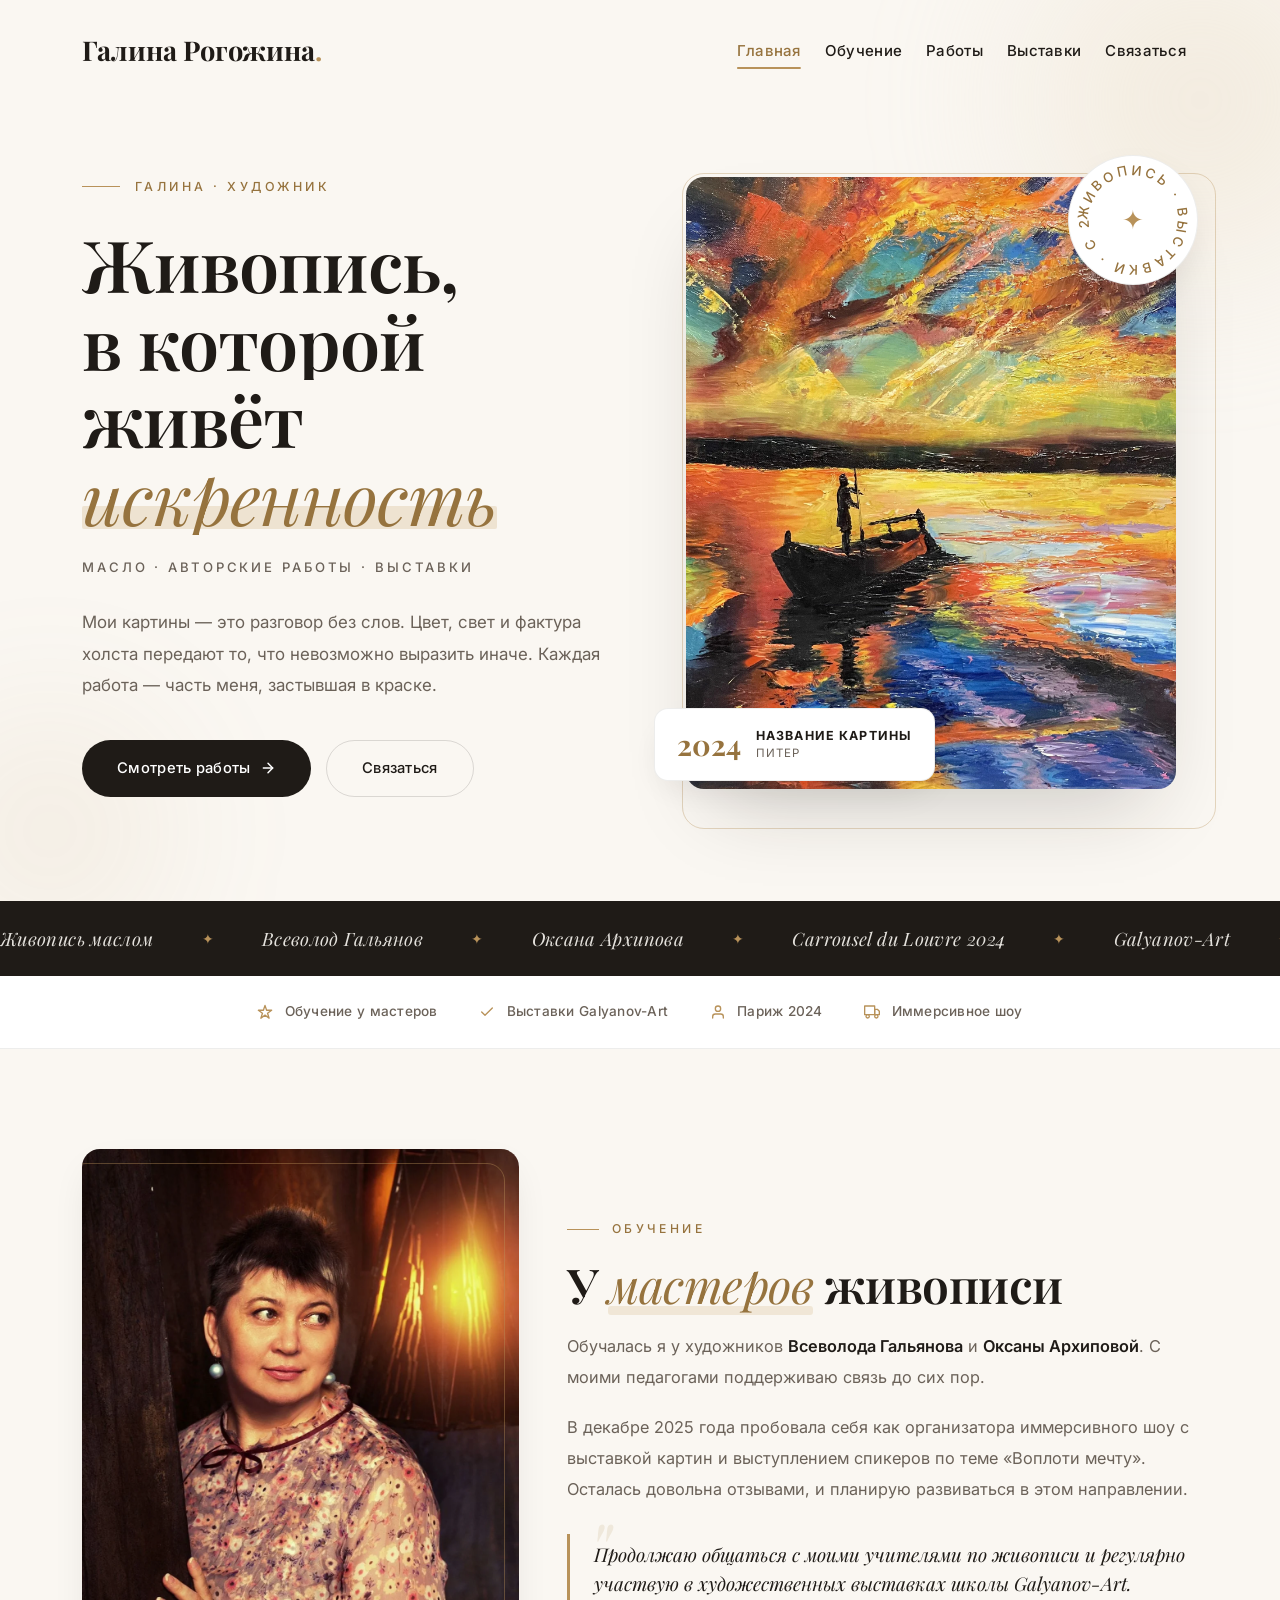
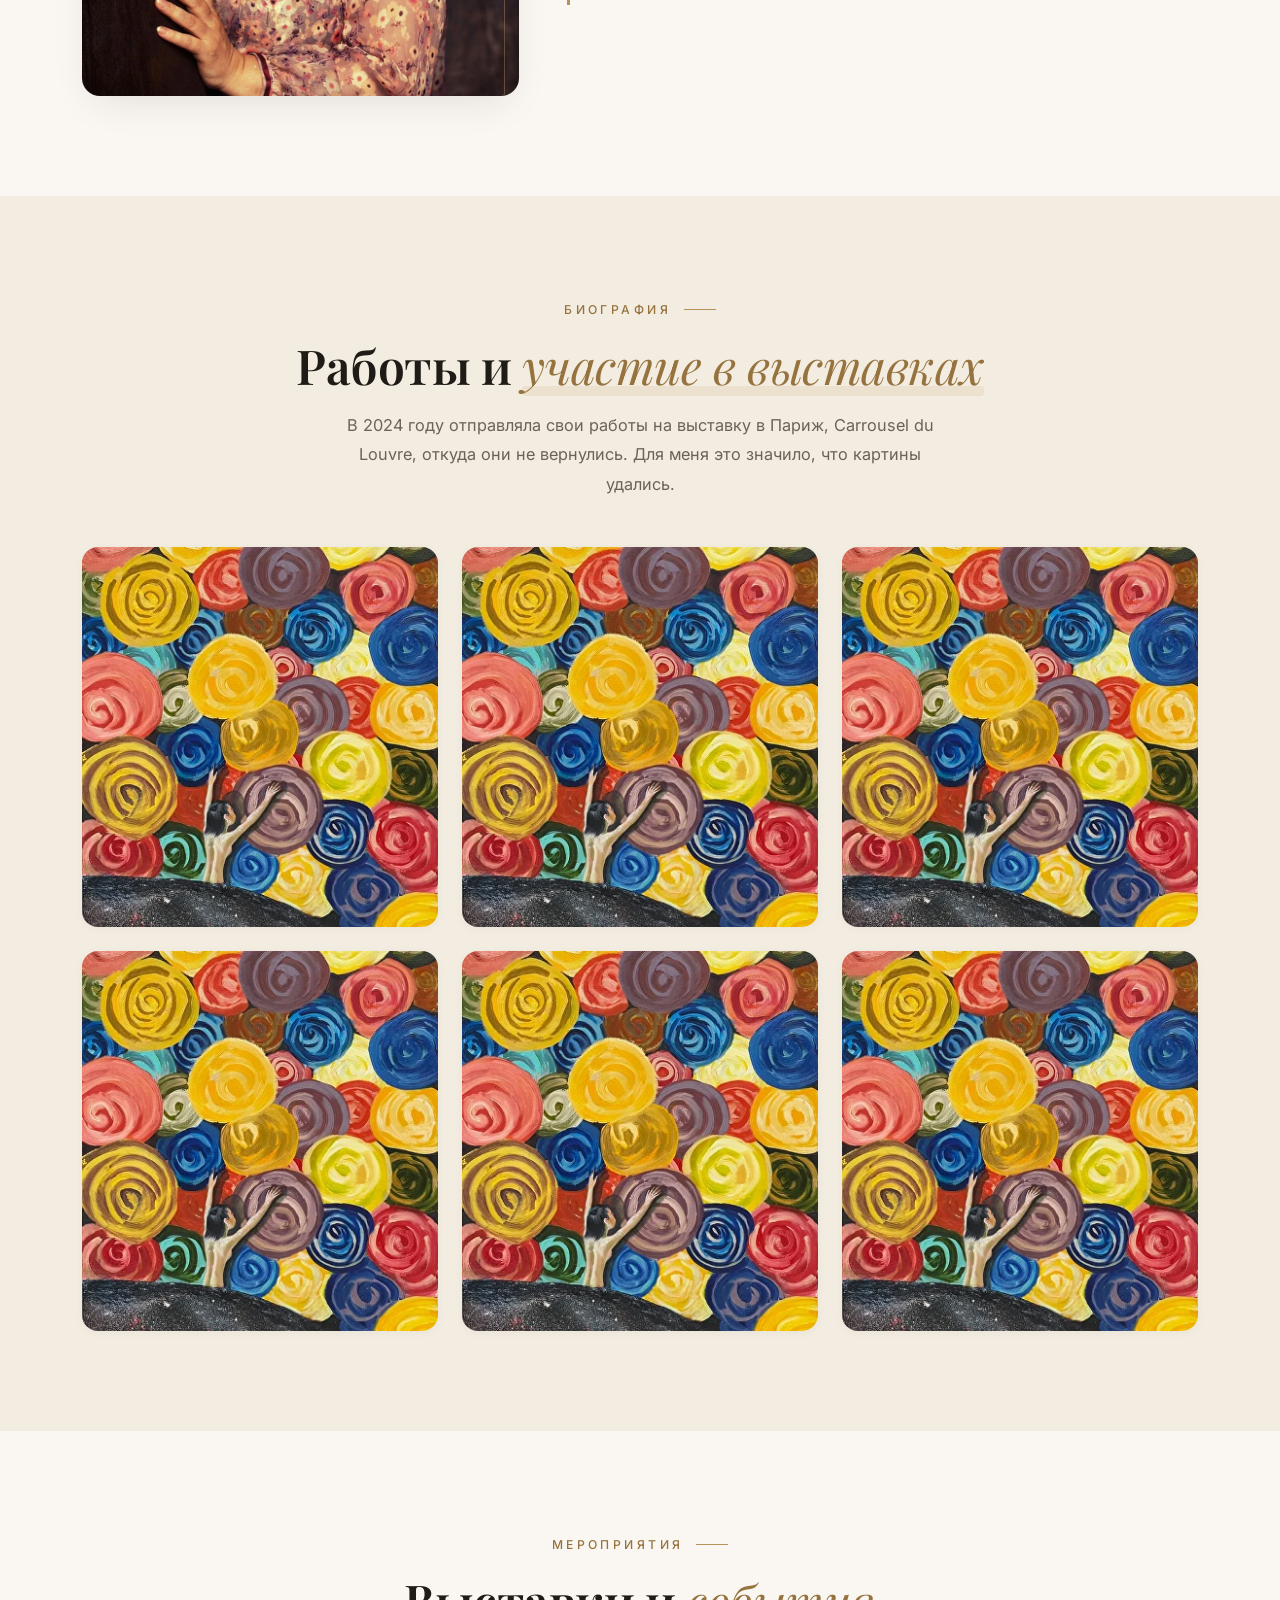
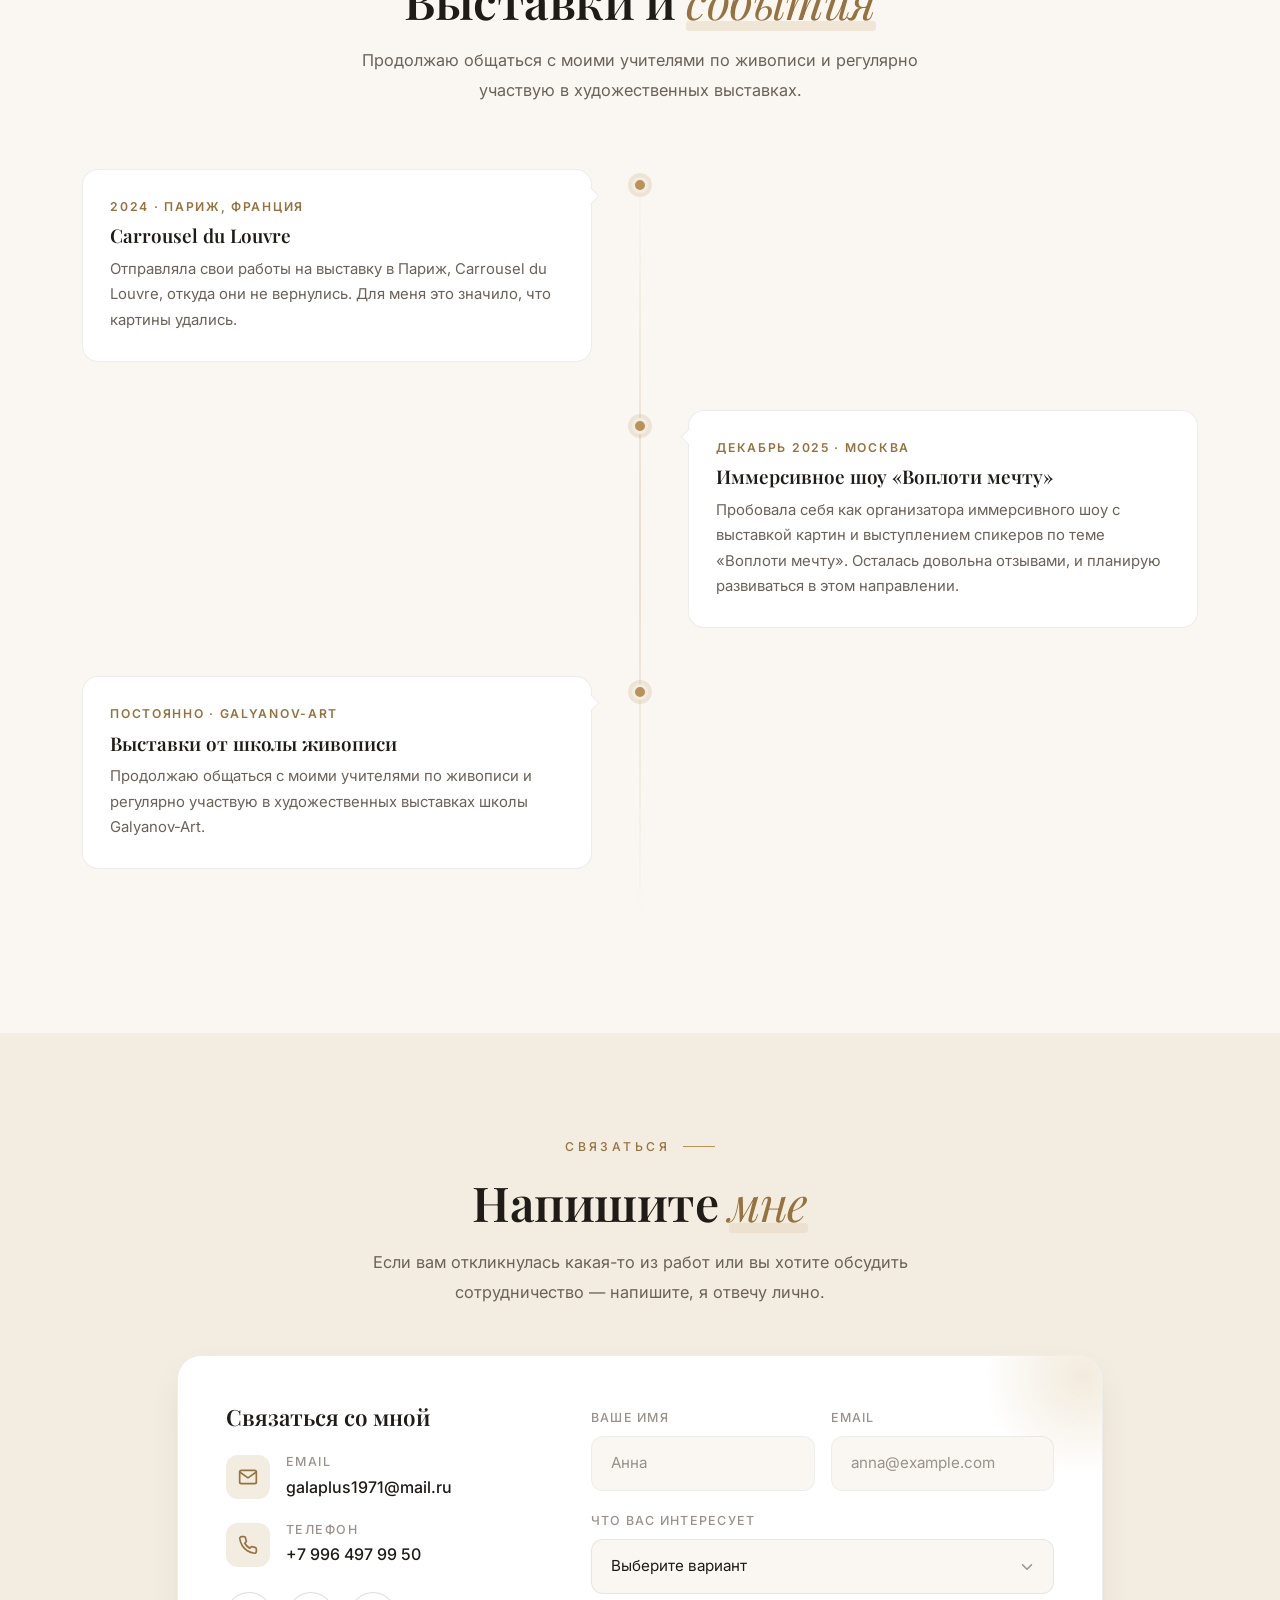
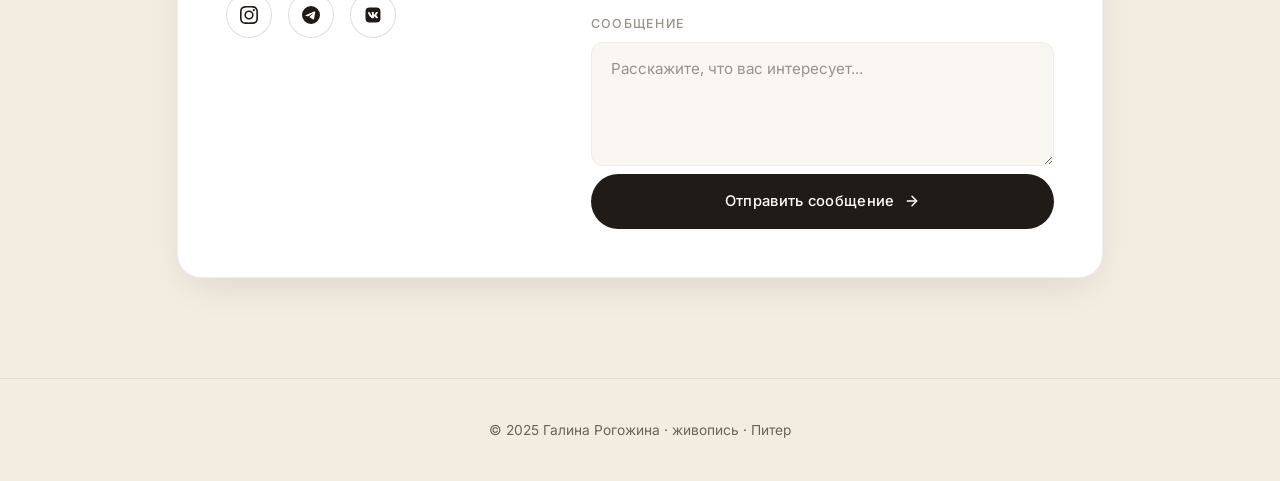
==== index.html @ eb5120d3 "first commit" ====
<!DOCTYPE html>
<html lang="ru">
<head>
  <meta charset="UTF-8">
  <meta name="viewport" content="width=device-width, initial-scale=1.0">
  <meta name="description" content="Галина Рогожина — художник. Живопись маслом. Обучение у Всеволода Гальянова и Оксаны Архиповой. Выставки Galyanov-Art, Париж 2024.">
  <title>Галина Рогожина — художник · Живопись</title>

  <!-- Bootstrap 5 -->
  <link href="https://cdn.jsdelivr.net/npm/bootstrap@5.3.8/dist/css/bootstrap.min.css" rel="stylesheet" integrity="sha384-sRIl4kxILFvY47J16cr9ZwB07vP4J8+LH7qKQnuqkuIAvNWLzeN8tE5YBujZqJLB" crossorigin="anonymous">
  <!-- Google Fonts -->
  <link rel="preconnect" href="https://fonts.googleapis.com">
  <link rel="preconnect" href="https://fonts.gstatic.com" crossorigin>
  <link href="https://fonts.googleapis.com/css2?family=Playfair+Display:ital,wght@0,400;0,600;0,700;1,400;1,600&family=Inter:wght@300;400;500;600&display=swap" rel="stylesheet">

  <style>
    :root {
      --bg: #faf7f2;
      --bg-alt: #f3ece0;
      --surface: #ffffff;
      --ink: #1f1b17;
      --ink-soft: #6b6259;
      --ink-mute: #9a918a;
      --gold: #b8925a;
      --gold-deep: #96733e;
      --gold-soft: #e8d9bf;
      --border: rgba(31, 27, 23, 0.08);
      --border-strong: rgba(31, 27, 23, 0.14);
      --font-heading: 'Playfair Display', serif;
      --font-body: 'Inter', sans-serif;
      --shadow-sm: 0 2px 10px rgba(31,27,23,0.04);
      --shadow-md: 0 14px 40px -12px rgba(31,27,23,0.12);
      --shadow-lg: 0 40px 80px -30px rgba(31,27,23,0.22);
      --ease-out: cubic-bezier(0.25, 0.46, 0.45, 0.94);
      --ease-spring: cubic-bezier(0.34, 1.56, 0.64, 1);
    }

    * { margin: 0; padding: 0; box-sizing: border-box; }
    html { scroll-behavior: smooth; }

    body {
      font-family: var(--font-body);
      background-color: var(--bg);
      color: var(--ink);
      overflow-x: hidden;
      -webkit-font-smoothing: antialiased;
      -moz-osx-font-smoothing: grayscale;
      line-height: 1.6;
    }

    ::selection { background: var(--gold-soft); color: var(--ink); }

    /* ===== PAGE LOADER ===== */
    .loader {
      position: fixed;
      inset: 0;
      background: var(--bg);
      z-index: 10000;
      display: flex;
      align-items: center;
      justify-content: center;
      transition: opacity 0.8s ease 0.3s, visibility 0.8s ease 0.3s;
    }
    .loader.hidden { opacity: 0; visibility: hidden; }
    .loader-inner {
      text-align: center;
      opacity: 0;
      animation: fadeIn 0.6s ease 0.1s forwards;
    }
    @keyframes fadeIn { to { opacity: 1; } }
    .loader-name {
      font-family: var(--font-heading);
      font-size: clamp(2.4rem, 6vw, 3.6rem);
      color: var(--ink);
      letter-spacing: 0.05em;
      margin-bottom: 1.5rem;
      overflow: hidden;
      display: inline-block;
    }
    .loader-name span {
      display: inline-block;
      transform: translateY(100%);
      animation: slideUp 0.9s var(--ease-out) forwards;
    }
    .loader-name span:nth-child(1) { animation-delay: 0.1s; }
    .loader-name span:nth-child(2) { animation-delay: 0.18s; }
    .loader-name span:nth-child(3) { animation-delay: 0.26s; }
    .loader-name span:nth-child(4) { animation-delay: 0.34s; }
    .loader-name span:nth-child(5) { animation-delay: 0.42s; }
    .loader-name span:nth-child(6) { animation-delay: 0.5s; }
    .loader-name span:nth-child(7) { animation-delay: 0.58s; }
    .loader-name em { color: var(--gold); font-style: italic; }
    @keyframes slideUp { to { transform: translateY(0); } }
    .loader-bar {
      width: 180px;
      height: 2px;
      background: var(--border-strong);
      margin: 0 auto;
      border-radius: 2px;
      overflow: hidden;
    }
    .loader-bar::after {
      content: '';
      display: block;
      width: 40%;
      height: 100%;
      background: var(--gold);
      animation: loadBar 1.4s var(--ease-out) infinite;
    }
    @keyframes loadBar {
      0% { transform: translateX(-100%); }
      100% { transform: translateX(350%); }
    }

    /* ===== SCROLL PROGRESS ===== */
    .scroll-progress {
      position: fixed;
      top: 0;
      left: 0;
      height: 2px;
      background: linear-gradient(to right, var(--gold), var(--gold-deep));
      z-index: 9998;
      width: 0%;
      transition: width 0.1s linear;
    }

    /* ===== NAVBAR ===== */
    .navbar {
      transition: background 0.4s var(--ease-out), padding 0.4s var(--ease-out), box-shadow 0.4s var(--ease-out);
      padding: 1.5rem 0;
      background: transparent;
      z-index: 1030;
    }
    .navbar.scrolled {
      background: rgba(250, 247, 242, 0.92);
      -webkit-backdrop-filter: saturate(180%) blur(16px);
      backdrop-filter: saturate(180%) blur(16px);
      padding: 0.85rem 0;
      box-shadow: 0 1px 0 rgba(31,27,23,0.06), 0 10px 30px -15px rgba(31,27,23,0.12);
    }
    .navbar-brand {
      font-family: var(--font-heading);
      font-size: 1.7rem;
      color: var(--ink) !important;
      font-weight: 700;
      position: relative;
      transition: letter-spacing 0.4s ease;
      z-index: 1031;
    }
    .navbar-brand:hover { letter-spacing: 0.05em; }
    .navbar-brand span {
      color: var(--gold);
      display: inline-block;
      transition: transform 0.4s var(--ease-spring);
    }
    .navbar-brand:hover span { transform: rotate(180deg) scale(1.2); }

    .nav-link {
      color: var(--ink) !important;
      font-weight: 500;
      font-size: 0.94rem;
      margin: 0 0.55rem;
      position: relative;
      letter-spacing: 0.02em;
      padding: 0.5rem 0.2rem !important;
      transition: color 0.3s ease;
    }
    .nav-link::after {
      content: '';
      position: absolute;
      bottom: 2px;
      left: 50%;
      transform: translateX(-50%);
      width: 0;
      height: 2px;
      background: var(--gold);
      transition: width 0.35s var(--ease-out);
      border-radius: 2px;
    }
    .nav-link:hover::after,
    .nav-link.active::after { width: calc(100% - 0.4rem); }
    .nav-link.active { color: var(--gold-deep) !important; }

    .navbar-toggler {
      border: 1px solid var(--border-strong);
      padding: 0.5rem 0.7rem;
      border-radius: 10px;
      transition: transform 0.3s ease;
      z-index: 1031;
    }
    .navbar-toggler:hover { transform: scale(1.05); }
    .navbar-toggler:focus { box-shadow: 0 0 0 0.2rem rgba(184,146,90,0.2); }
    .navbar-toggler-icon {
      background-image: url("data:image/svg+xml,%3csvg xmlns='http://www.w3.org/2000/svg' viewBox='0 0 30 30'%3e%3cpath stroke='%231f1b17' stroke-linecap='round' stroke-miterlimit='10' stroke-width='2' d='M4 7h22M4 15h22M4 23h22'/%3e%3c/svg%3e");
    }

    /* ===== MOBILE MENU ===== */
    @media (max-width: 991.98px) {
      .navbar-collapse {
        background: var(--surface);
        border-radius: 16px;
        margin-top: 1rem;
        padding: 1rem 0.5rem;
        box-shadow: var(--shadow-md);
        border: 1px solid var(--border);
        max-height: calc(100vh - 120px);
        overflow-y: auto;
      }
      .navbar-collapse.collapsing {
        transition: height 0.35s var(--ease-out);
      }
      .navbar-nav {
        padding: 0.5rem 0;
      }
      .nav-item {
        border-bottom: 1px solid var(--border);
      }
      .nav-item:last-child { border-bottom: none; }
      .nav-link {
        padding: 0.95rem 1.2rem !important;
        margin: 0 !important;
        font-size: 1rem;
        border-radius: 10px;
        transition: background 0.3s ease, color 0.3s ease, padding-left 0.3s ease;
      }
      .nav-link::after { display: none; }
      .nav-link:hover,
      .nav-link.active {
        background: var(--bg-alt);
        padding-left: 1.6rem !important;
      }
    }

    /* ===== ANIMATED BLOBS ===== */
    .blob {
      position: absolute;
      border-radius: 50%;
      filter: blur(60px);
      opacity: 0.5;
      pointer-events: none;
      z-index: 0;
      will-change: transform;
    }
    .blob-1 {
      width: 520px;
      height: 520px;
      background: radial-gradient(circle, rgba(232,217,191,0.9) 0%, rgba(232,217,191,0) 70%);
      top: -160px;
      right: -180px;
      animation: blobFloat 18s ease-in-out infinite;
    }
    .blob-2 {
      width: 380px;
      height: 380px;
      background: radial-gradient(circle, rgba(184,146,90,0.22) 0%, rgba(184,146,90,0) 70%);
      bottom: -120px;
      left: -140px;
      animation: blobFloat 22s ease-in-out infinite reverse;
    }
    @keyframes blobFloat {
      0%, 100% { transform: translate(0, 0) scale(1); }
      33% { transform: translate(60px, -40px) scale(1.08); }
      66% { transform: translate(-40px, 50px) scale(0.94); }
    }

    /* ===== HERO ===== */
    .hero {
      position: relative;
      padding: 155px 0 90px;
      overflow: hidden;
      background: var(--bg);
    }
    .hero > .container { position: relative; z-index: 2; }

    .hero-eyebrow {
      display: inline-flex;
      align-items: center;
      gap: 0.9rem;
      font-size: 0.78rem;
      letter-spacing: 0.28em;
      text-transform: uppercase;
      color: var(--gold-deep);
      margin-bottom: 1.8rem;
      font-weight: 500;
      opacity: 0;
      animation: fadeUp 0.9s var(--ease-out) 0.2s forwards;
    }
    .hero-eyebrow::before {
      content: '';
      width: 2.4rem;
      height: 1px;
      background: var(--gold);
      display: inline-block;
      transform: scaleX(0);
      transform-origin: left;
      animation: lineGrow 0.9s var(--ease-out) 0.4s forwards;
    }
    @keyframes lineGrow { to { transform: scaleX(1); } }
    @keyframes fadeUp {
      from { opacity: 0; transform: translateY(24px); }
      to { opacity: 1; transform: translateY(0); }
    }

    .hero-title {
      font-family: var(--font-heading);
      font-size: clamp(2.4rem, 5.6vw, 4.6rem);
      line-height: 1.08;
      color: var(--ink);
      margin-bottom: 1.4rem;
      font-weight: 600;
      letter-spacing: -0.01em;
    }
    .hero-title .line {
      display: block;
      overflow: hidden;
    }
    .hero-title .line > span {
      display: inline-block;
      transform: translateY(110%);
      opacity: 0;
      animation: revealLine 1s var(--ease-out) forwards;
    }
    .hero-title .line:nth-child(1) > span { animation-delay: 0.4s; }
    .hero-title .line:nth-child(2) > span { animation-delay: 0.55s; }
    .hero-title .line:nth-child(3) > span { animation-delay: 0.7s; }
    .hero-title em {
      color: var(--gold-deep);
      font-style: italic;
      font-weight: 400;
      position: relative;
      display: inline-block;
    }
    .hero-title em::after {
      content: '';
      position: absolute;
      bottom: 0.08em;
      left: 0;
      right: 0;
      height: 0.32em;
      background: rgba(232,217,191,0.65);
      z-index: -1;
      border-radius: 2px;
      transform: scaleX(0);
      transform-origin: left;
      animation: lineGrow 1s var(--ease-out) 1.2s forwards;
    }
    @keyframes revealLine {
      to { transform: translateY(0); opacity: 1; }
    }

    .hero-sub {
      font-size: 0.82rem;
      letter-spacing: 0.22em;
      text-transform: uppercase;
      color: var(--ink-soft);
      margin-bottom: 1.8rem;
      font-weight: 500;
      opacity: 0;
      animation: fadeUp 0.9s var(--ease-out) 1s forwards;
    }

    .hero-text {
      color: var(--ink-soft);
      max-width: 520px;
      font-size: 1.06rem;
      line-height: 1.85;
      margin-bottom: 2.4rem;
      opacity: 0;
      animation: fadeUp 0.9s var(--ease-out) 1.15s forwards;
    }

    .hero-cta {
      display: flex;
      flex-wrap: wrap;
      gap: 0.9rem;
      opacity: 0;
      animation: fadeUp 0.9s var(--ease-out) 1.3s forwards;
    }

    /* ===== HERO VISUAL ===== */
    .hero-visual {
      position: relative;
      padding: 1.4rem;
      opacity: 0;
      animation: visualIn 1.3s var(--ease-out) 0.6s forwards;
    }
    @keyframes visualIn {
      from { opacity: 0; transform: translateY(40px) scale(0.96); }
      to { opacity: 1; transform: translateY(0) scale(1); }
    }
    .hero-visual img {
      width: 100%;
      height: auto;
      border-radius: 18px;
      display: block;
      box-shadow: var(--shadow-lg);
      object-fit: cover;
      aspect-ratio: 4/5;
      transition: transform 0.8s var(--ease-out);
    }
    .hero-visual:hover img { transform: scale(1.02); }
    .hero-visual::before {
      content: '';
      position: absolute;
      inset: 0;
      border-radius: 22px;
      border: 1px solid rgba(184,146,90,0.35);
      z-index: -1;
      transform: translate(18px, 18px);
      transition: transform 0.6s var(--ease-out);
      animation: borderPulse 3s ease-in-out infinite;
    }
    .hero-visual:hover::before { transform: translate(26px, 26px); }
    @keyframes borderPulse {
      0%, 100% { opacity: 0.85; }
      50% { opacity: 0.35; }
    }

    .hero-badge-card {
      position: absolute;
      bottom: 30px;
      left: -10px;
      background: var(--surface);
      border-radius: 14px;
      padding: 1.1rem 1.4rem;
      box-shadow: var(--shadow-md);
      display: flex;
      align-items: center;
      gap: 0.9rem;
      border: 1px solid var(--border);
      animation: floatY 6s ease-in-out infinite;
    }
    @keyframes floatY {
      0%, 100% { transform: translateY(0); }
      50% { transform: translateY(-10px); }
    }
    .hero-badge-num {
      font-family: var(--font-heading);
      font-size: 1.8rem;
      color: var(--gold-deep);
      font-weight: 700;
      line-height: 1;
    }
    .hero-badge-label {
      font-size: 0.72rem;
      letter-spacing: 0.1em;
      text-transform: uppercase;
      color: var(--ink-soft);
      line-height: 1.5;
    }
    .hero-badge-label strong { color: var(--ink); display: block; font-size: 0.78rem; }

    /* Rotating badge */
    .rotating-badge {
      position: absolute;
      top: 0;
      right: 0;
      width: 130px;
      height: 130px;
      background: var(--surface);
      border-radius: 50%;
      box-shadow: var(--shadow-md);
      display: flex;
      align-items: center;
      justify-content: center;
      border: 1px solid var(--border);
      z-index: 3;
      animation: floatY 7s ease-in-out infinite;
    }
    @media (max-width: 767.98px) { .rotating-badge { display: none; } }
    .rotating-badge svg {
      position: absolute;
      width: 100%;
      height: 100%;
      animation: rotate 22s linear infinite;
    }
    @keyframes rotate { to { transform: rotate(360deg); } }
    .rotating-badge svg text {
      font-family: var(--font-body);
      font-size: 10.5px;
      letter-spacing: 2.5px;
      fill: var(--gold-deep);
      font-weight: 500;
      text-transform: uppercase;
    }
    .rotating-badge .center-icon {
      font-size: 1.6rem;
      color: var(--gold);
      z-index: 2;
    }

    /* ===== BUTTONS ===== */
    .btn-primary-gold {
      background: var(--ink);
      color: var(--surface);
      border: none;
      padding: 1rem 2.2rem;
      border-radius: 50px;
      font-weight: 500;
      font-size: 0.92rem;
      letter-spacing: 0.02em;
      transition: all 0.5s var(--ease-out);
      position: relative;
      overflow: hidden;
      text-decoration: none;
      display: inline-flex;
      align-items: center;
      gap: 0.6rem;
      isolation: isolate;
    }
    .btn-primary-gold::before {
      content: '';
      position: absolute;
      inset: 0;
      background: var(--gold-deep);
      transform: translateY(101%);
      transition: transform 0.5s var(--ease-out);
      z-index: -1;
      border-radius: inherit;
    }
    .btn-primary-gold:hover::before { transform: translateY(0); }
    .btn-primary-gold:hover {
      color: var(--surface);
      transform: translateY(-3px);
      box-shadow: 0 20px 40px -14px rgba(150, 115, 62, 0.55);
    }
    .btn-primary-gold svg { transition: transform 0.4s var(--ease-out); }
    .btn-primary-gold:hover svg { transform: translateX(4px); }
    .btn-primary-gold .ripple {
      position: absolute;
      border-radius: 50%;
      background: rgba(255,255,255,0.4);
      transform: scale(0);
      animation: rippleAnim 0.7s var(--ease-out);
      pointer-events: none;
    }
    @keyframes rippleAnim {
      to { transform: scale(3); opacity: 0; }
    }

    .btn-ghost {
      border: 1.5px solid var(--border-strong);
      color: var(--ink);
      padding: 1rem 2.2rem;
      border-radius: 50px;
      font-weight: 500;
      font-size: 0.92rem;
      letter-spacing: 0.02em;
      transition: all 0.4s var(--ease-out);
      background: transparent;
      text-decoration: none;
      display: inline-flex;
      align-items: center;
      gap: 0.6rem;
      position: relative;
      overflow: hidden;
    }
    .btn-ghost::before {
      content: '';
      position: absolute;
      inset: 0;
      background: var(--gold-soft);
      transform: scaleX(0);
      transform-origin: right;
      transition: transform 0.5s var(--ease-out);
      z-index: -1;
      border-radius: inherit;
    }
    .btn-ghost:hover::before {
      transform: scaleX(1);
      transform-origin: left;
    }
    .btn-ghost:hover {
      border-color: var(--gold);
      color: var(--gold-deep);
      transform: translateY(-3px);
    }

    /* ===== MARQUEE ===== */
    .marquee {
      background: var(--ink);
      color: var(--bg);
      overflow: hidden;
      padding: 1.4rem 0;
      position: relative;
    }
    .marquee-track {
      display: flex;
      gap: 3rem;
      white-space: nowrap;
      animation: marquee 30s linear infinite;
      will-change: transform;
    }
    .marquee:hover .marquee-track { animation-play-state: paused; }
    @keyframes marquee {
      from { transform: translateX(0); }
      to { transform: translateX(-50%); }
    }
    .marquee-item {
      display: inline-flex;
      align-items: center;
      gap: 1rem;
      font-family: var(--font-heading);
      font-size: 1.15rem;
      font-style: italic;
      color: rgba(250,247,242,0.9);
      letter-spacing: 0.02em;
    }
    .marquee-item::after {
      content: '✦';
      color: var(--gold);
      font-style: normal;
      font-size: 0.9rem;
      margin-left: 2rem;
    }

    /* ===== TRUST STRIP ===== */
    .trust-strip {
      background: var(--surface);
      border-bottom: 1px solid var(--border);
      padding: 1.6rem 0;
    }
    .trust-strip .container {
      display: flex;
      flex-wrap: wrap;
      justify-content: center;
      gap: 1rem 2.6rem;
      align-items: center;
    }
    .trust-item {
      display: inline-flex;
      align-items: center;
      gap: 0.7rem;
      font-size: 0.85rem;
      color: var(--ink-soft);
      letter-spacing: 0.02em;
      font-weight: 500;
      opacity: 0;
      transform: translateY(20px);
      animation: fadeUp 0.7s var(--ease-out) forwards;
      transition: color 0.3s ease;
    }
    .trust-item:hover { color: var(--gold-deep); }
    .trust-item:nth-child(1) { animation-delay: 0.2s; }
    .trust-item:nth-child(2) { animation-delay: 0.3s; }
    .trust-item:nth-child(3) { animation-delay: 0.4s; }
    .trust-item:nth-child(4) { animation-delay: 0.5s; }
    .trust-item svg {
      color: var(--gold);
      flex-shrink: 0;
      transition: transform 0.4s var(--ease-spring);
    }
    .trust-item:hover svg { transform: rotate(360deg) scale(1.1); }

    /* ===== SECTIONS & REVEAL ===== */
    section { padding: 100px 0; position: relative; }
    section > .container { position: relative; z-index: 2; }

    .reveal {
      opacity: 0;
      transform: translateY(40px);
      transition: opacity 1s var(--ease-out), transform 1s var(--ease-out);
    }
    .reveal.in { opacity: 1; transform: translateY(0); }
    .reveal-delay-1 { transition-delay: 0.15s; }
    .reveal-delay-2 { transition-delay: 0.3s; }
    .reveal-delay-3 { transition-delay: 0.45s; }
    .reveal-delay-4 { transition-delay: 0.6s; }

    .section-label {
      display: inline-flex;
      align-items: center;
      gap: 0.8rem;
      font-size: 0.76rem;
      letter-spacing: 0.28em;
      text-transform: uppercase;
      color: var(--gold-deep);
      margin-bottom: 1.1rem;
      font-weight: 500;
    }
    .section-label::before {
      content: '';
      width: 2rem;
      height: 1px;
      background: var(--gold);
    }

    .section-title {
      font-family: var(--font-heading);
      font-size: clamp(1.9rem, 4.2vw, 3rem);
      color: var(--ink);
      margin-bottom: 1.1rem;
      line-height: 1.18;
      font-weight: 600;
      letter-spacing: -0.01em;
    }
    .section-title em {
      color: var(--gold-deep);
      font-style: italic;
      font-weight: 400;
      position: relative;
      display: inline-block;
    }
    .section-title em::after {
      content: '';
      position: absolute;
      bottom: -0.05em;
      left: 0;
      width: 100%;
      height: 0.2em;
      background: rgba(232,217,191,0.55);
      z-index: -1;
      transform: scaleX(0);
      transform-origin: left;
      transition: transform 0.9s var(--ease-out) 0.3s;
      border-radius: 3px;
    }
    .reveal.in .section-title em::after { transform: scaleX(1); }

    .section-subtitle {
      color: var(--ink-soft);
      font-size: 1.02rem;
      max-width: 600px;
      line-height: 1.8;
    }
    .text-center .section-label { justify-content: center; }
    .text-center .section-label::before { display: none; }
    .text-center .section-label::after {
      content: '';
      width: 2rem;
      height: 1px;
      background: var(--gold);
    }
    .text-center .section-subtitle { margin-left: auto; margin-right: auto; }

    /* ===== ABOUT ===== */
    .about-img-wrap {
      position: relative;
      border-radius: 18px;
      overflow: hidden;
      box-shadow: var(--shadow-md);
    }
    .about-img-wrap img {
      width: 100%;
      height: 100%;
      object-fit: cover;
      display: block;
      transition: transform 1s var(--ease-out);
      aspect-ratio: 4/5;
    }
    .about-img-wrap:hover img { transform: scale(1.06); }
    .about-img-wrap::before {
      content: '';
      position: absolute;
      inset: 0;
      border-radius: 18px;
      border: 1px solid rgba(184,146,90,0.4);
      z-index: 1;
      transform: translate(-14px, 14px);
      pointer-events: none;
      transition: transform 0.6s var(--ease-out);
    }
    .about-img-wrap:hover::before { transform: translate(-8px, 8px); }

    .about-text p {
      color: var(--ink-soft);
      line-height: 1.9;
      font-size: 1.02rem;
      margin-bottom: 1.2rem;
    }
    .about-text p strong { color: var(--ink); font-weight: 600; }

    .about-quote {
      border-left: 3px solid var(--gold);
      padding: 0.4rem 0 0.4rem 1.5rem;
      margin: 1.8rem 0;
      font-family: var(--font-heading);
      font-style: italic;
      font-size: 1.18rem;
      color: var(--ink);
      line-height: 1.55;
      position: relative;
    }
    .about-quote::before {
      content: '"';
      position: absolute;
      top: -1.5rem;
      left: 1rem;
      font-family: var(--font-heading);
      font-size: 5rem;
      color: rgba(184,146,90,0.15);
      line-height: 1;
      pointer-events: none;
    }

    .counter-item {
      text-align: left;
      padding-top: 1.2rem;
      border-top: 1px solid var(--border);
      transition: border-color 0.4s ease;
    }
    .counter-item:hover { border-color: var(--gold); }
    .counter-number {
      font-family: var(--font-heading);
      font-size: clamp(2rem, 3.4vw, 2.6rem);
      color: var(--ink);
      font-weight: 700;
      line-height: 1;
      margin-bottom: 0.45rem;
    }
    .counter-number span { color: var(--gold); }
    .counter-label {
      color: var(--ink-mute);
      font-size: 0.76rem;
      text-transform: uppercase;
      letter-spacing: 0.14em;
      font-weight: 500;
    }

    /* ===== VALUE CARDS ===== */
    .value-card {
      background: var(--surface);
      border: 1px solid var(--border);
      border-radius: 16px;
      padding: 2rem 1.7rem;
      height: 100%;
      transition: all 0.5s var(--ease-out);
      position: relative;
      overflow: hidden;
    }
    .value-card::before {
      content: '';
      position: absolute;
      top: 0; left: 0;
      height: 3px;
      width: 0;
      background: var(--gold);
      transition: width 0.6s var(--ease-out);
    }
    .value-card::after {
      content: '';
      position: absolute;
      bottom: -60px;
      right: -60px;
      width: 120px;
      height: 120px;
      border-radius: 50%;
      background: radial-gradient(circle, rgba(232,217,191,0.7) 0%, rgba(232,217,191,0) 70%);
      transition: transform 0.6s var(--ease-out);
      pointer-events: none;
    }
    .value-card:hover {
      transform: translateY(-8px);
      box-shadow: var(--shadow-md);
      border-color: rgba(184,146,90,0.35);
    }
    .value-card:hover::before { width: 100%; }
    .value-card:hover::after { transform: scale(1.6); }

    .value-icon {
      width: 54px;
      height: 54px;
      border-radius: 14px;
      background: var(--bg-alt);
      color: var(--gold-deep);
      display: flex;
      align-items: center;
      justify-content: center;
      margin-bottom: 1.3rem;
      transition: all 0.5s var(--ease-spring);
      position: relative;
      z-index: 2;
    }
    .value-card:hover .value-icon {
      background: var(--gold);
      color: var(--surface);
      transform: rotate(-8deg) scale(1.1);
    }
    .value-card h5 {
      font-family: var(--font-heading);
      font-size: 1.18rem;
      color: var(--ink);
      margin-bottom: 0.6rem;
      font-weight: 600;
      position: relative;
      z-index: 2;
    }
    .value-card p {
      color: var(--ink-soft);
      font-size: 0.94rem;
      line-height: 1.7;
      margin: 0;
      position: relative;
      z-index: 2;
    }

    /* ===== GALLERY ===== */
    .gallery-item {
      position: relative;
      border-radius: 16px;
      overflow: hidden;
      cursor: pointer;
      height: 380px;
      box-shadow: var(--shadow-sm);
      transition: box-shadow 0.5s var(--ease-out), transform 0.5s var(--ease-out);
      background: var(--bg-alt);
    }
    .gallery-item:hover {
      box-shadow: var(--shadow-lg);
      transform: translateY(-6px);
    }
    .gallery-item img {
      width: 100%;
      height: 100%;
      object-fit: cover;
      transition: transform 1.1s var(--ease-out);
      display: block;
    }
    .gallery-item:hover img { transform: scale(1.1); }

    .gallery-overlay {
      position: absolute;
      inset: 0;
      background: linear-gradient(to top, rgba(31,27,23,0.88) 0%, rgba(31,27,23,0.15) 55%, transparent 100%);
      opacity: 0;
      transition: opacity 0.5s ease;
      display: flex;
      flex-direction: column;
      justify-content: flex-end;
      padding: 1.7rem;
    }
    .gallery-item:hover .gallery-overlay { opacity: 1; }

    .gallery-overlay h5 {
      font-family: var(--font-heading);
      color: #fff;
      font-size: 1.35rem;
      margin-bottom: 0.3rem;
      transform: translateY(20px);
      transition: transform 0.5s var(--ease-out);
      font-weight: 600;
    }
    .gallery-overlay p {
      color: rgba(255,255,255,0.9);
      font-size: 0.86rem;
      margin: 0;
      transform: translateY(20px);
      transition: transform 0.5s var(--ease-out) 0.08s;
      font-style: italic;
    }
    .gallery-item:hover .gallery-overlay h5,
    .gallery-item:hover .gallery-overlay p {
      transform: translateY(0);
    }

    .gallery-plus {
      position: absolute;
      top: 1.2rem;
      right: 1.2rem;
      width: 40px;
      height: 40px;
      border-radius: 50%;
      background: rgba(255,255,255,0.95);
      color: var(--ink);
      display: flex;
      align-items: center;
      justify-content: center;
      opacity: 0;
      transform: scale(0.6) rotate(-90deg);
      transition: all 0.45s var(--ease-spring);
    }
    .gallery-item:hover .gallery-plus {
      opacity: 1;
      transform: scale(1) rotate(0deg);
    }

    .gallery-cta {
      text-align: center;
      margin-top: 3.5rem;
    }
    .gallery-cta p {
      color: var(--ink-soft);
      margin-bottom: 1.2rem;
      font-size: 1.02rem;
    }

    /* ===== LIGHTBOX (красивый popup) ===== */
    .art-lightbox .modal-dialog {
      max-width: 1180px;
      margin: 1.75rem auto;
      transform: translate(0, 60px) scale(0.94);
      transition: transform 0.6s var(--ease-out), opacity 0.4s ease;
    }
    .art-lightbox.show .modal-dialog {
      transform: translate(0, 0) scale(1);
    }
    .art-lightbox .modal-content {
      background: transparent;
      border: none;
      border-radius: 0;
      box-shadow: none;
      overflow: visible;
    }

    /* Backdrop */
    .art-lightbox .modal-backdrop,
    .modal-backdrop.show {
      opacity: 0.82;
      background-color: #14110d;
      -webkit-backdrop-filter: blur(6px);
      backdrop-filter: blur(6px);
    }

    .lightbox-shell {
      position: relative;
      background: var(--surface);
      border-radius: 22px;
      overflow: hidden;
      box-shadow: 0 60px 120px -40px rgba(0,0,0,0.6), 0 20px 50px -20px rgba(0,0,0,0.4);
    }

    /* Decorative gold top-line */
    .lightbox-shell::before {
      content: '';
      position: absolute;
      top: 0;
      left: 0;
      right: 0;
      height: 2px;
      background: linear-gradient(to right, transparent, var(--gold) 30%, var(--gold-deep) 50%, var(--gold) 70%, transparent);
      z-index: 3;
    }

    .lightbox-stage {
      position: relative;
      background:
        radial-gradient(circle at 50% 40%, rgba(232,217,191,0.35) 0%, rgba(232,217,191,0) 65%),
        linear-gradient(135deg, #f7f2e9 0%, #efe6d5 100%);
      padding: 3rem 3rem 2rem;
      display: flex;
      align-items: center;
      justify-content: center;
      min-height: 0px;
      overflow: hidden;
    }

    /* Corner ornaments */
    .lightbox-ornament {
      position: absolute;
      width: 42px;
      height: 42px;
      pointer-events: none;
      opacity: 0.5;
      color: var(--gold);
      z-index: 2;
    }
    .lightbox-ornament.tl { top: 18px; left: 18px; }
    .lightbox-ornament.tr { top: 18px; right: 18px; transform: scaleX(-1); }
    .lightbox-ornament.bl { bottom: 18px; left: 18px; transform: scaleY(-1); }
    .lightbox-ornament.br { bottom: 18px; right: 18px; transform: scale(-1, -1); }

    .lightbox-image-wrap {
      position: relative;
      max-width: 100%;
      max-height: 55vh;
      box-shadow:
        0 30px 60px -20px rgba(31,27,23,0.35),
        0 0 0 1px rgba(184,146,90,0.25),
        0 0 0 12px var(--surface),
        0 0 0 13px rgba(184,146,90,0.35);
      border-radius: 4px;
      overflow: hidden;
      background: var(--surface);
      animation: imageReveal 0.9s var(--ease-out) 0.1s both;
    }
    @keyframes imageReveal {
      from { opacity: 0; transform: translateY(20px) scale(0.97); filter: blur(6px); }
      to { opacity: 1; transform: translateY(0) scale(1); filter: blur(0); }
    }

    .lightbox-image-wrap img {
      display: block;
      max-width: 100%;
    max-height: -webkit-fill-available;
      width: auto;
      height: auto;
      object-fit: contain;
    }

    /* Caption */
    .lightbox-caption {
      background: var(--surface);
      padding: 1.8rem 3rem 2rem;
      display: flex;
      align-items: flex-start;
      justify-content: space-between;
      gap: 2rem;
      border-top: 1px solid var(--border);
      position: relative;
    }

    .lightbox-caption::before {
      content: '';
      position: absolute;
      top: -1px;
      left: 3rem;
      width: 60px;
      height: 1px;
      background: var(--gold);
    }

    .lightbox-info {
      animation: captionFade 0.8s var(--ease-out) 0.35s both;
    }
    @keyframes captionFade {
      from { opacity: 0; transform: translateY(12px); }
      to { opacity: 1; transform: translateY(0); }
    }

    .lightbox-label {
      display: inline-block;
      font-size: 0.68rem;
      letter-spacing: 0.28em;
      text-transform: uppercase;
      color: var(--gold-deep);
      margin-bottom: 0.6rem;
      font-weight: 500;
    }
    .lightbox-label::before {
      content: '— ';
      color: var(--gold);
    }

    .lightbox-title {
      font-family: var(--font-heading);
      font-size: clamp(1.4rem, 2.6vw, 1.9rem);
      color: var(--ink);
      font-weight: 600;
      line-height: 1.2;
      margin-bottom: 0.6rem;
      letter-spacing: -0.01em;
    }

    .lightbox-desc {
      color: var(--ink-soft);
      font-size: 0.96rem;
      line-height: 1.7;
      margin: 0;
      max-width: 560px;
    }

    .lightbox-meta {
      display: flex;
      flex-direction: column;
      align-items: baseline;
      gap: 0.4rem;
      flex-shrink: 0;
      padding-top: 0.4rem;
      animation: captionFade 0.8s var(--ease-out) 0.5s both;
    }
    .lightbox-meta-item {
      font-size: 0.72rem;
      letter-spacing: 0.14em;
      text-transform: uppercase;
      color: var(--ink-mute);
      font-weight: 500;
      white-space: nowrap;
    }
    .lightbox-meta-item strong {
      color: var(--gold-deep);
      font-weight: 600;
      display: block;
      font-family: var(--font-heading);
      font-size: 0.95rem;
      letter-spacing: 0.02em;
      text-transform: none;
      margin-top: 0.1rem;
    }

    /* Close button */
    .lightbox-close {
      position: absolute;
      top: 1.1rem;
      right: 1.1rem;
      width: 44px;
      height: 44px;
      border-radius: 50%;
      background: rgba(255,255,255,0.9);
      -webkit-backdrop-filter: blur(8px);
      backdrop-filter: blur(8px);
      border: 1px solid rgba(184,146,90,0.35);
      color: var(--ink);
      display: flex;
      align-items: center;
      justify-content: center;
      cursor: pointer;
      z-index: 10;
      transition: all 0.35s var(--ease-spring);
      padding: 0;
    }
    .lightbox-close:hover {
      background: var(--ink);
      color: var(--surface);
      border-color: var(--ink);
      transform: rotate(90deg) scale(1.08);
    }
    .lightbox-close:focus-visible {
      outline: 2px solid var(--gold);
      outline-offset: 2px;
    }
    .lightbox-close svg {
      width: 16px;
      height: 16px;
    }

    /* Counter badge */
    .lightbox-counter {
      position: absolute;
      top: 1.1rem;
      left: 1.1rem;
      padding: 0.5rem 0.9rem;
      background: rgba(255,255,255,0.9);
      -webkit-backdrop-filter: blur(8px);
      backdrop-filter: blur(8px);
      border: 1px solid rgba(184,146,90,0.3);
      border-radius: 50px;
      font-family: var(--font-heading);
      font-size: 0.82rem;
      color: var(--gold-deep);
      font-weight: 600;
      letter-spacing: 0.05em;
      z-index: 10;
    }
    .lightbox-counter span {
      color: var(--ink-mute);
      font-weight: 400;
      margin: 0 0.15rem;
    }

    @media (max-width: 767.98px) {
      .lightbox-stage {
        padding: 2rem 1.2rem 1.2rem;
        min-height: 300px;
      }
      .lightbox-ornament { width: 28px; height: 28px; }
      .lightbox-ornament.tl { top: 10px; left: 10px; }
      .lightbox-ornament.tr { top: 10px; right: 10px; }
      .lightbox-ornament.bl { bottom: 10px; left: 10px; }
      .lightbox-ornament.br { bottom: 10px; right: 10px; }
      .lightbox-image-wrap {
        box-shadow:
          0 20px 40px -15px rgba(31,27,23,0.35),
          0 0 0 1px rgba(184,146,90,0.25),
          0 0 0 6px var(--surface),
          0 0 0 7px rgba(184,146,90,0.35);
      }
      .lightbox-image-wrap img { max-height: 55vh; }
      .lightbox-caption {
        padding: 1.4rem 1.4rem 1.6rem;
        flex-direction: column;
        gap: 1rem;
      }
      .lightbox-caption::before { left: 1.4rem; }
      .lightbox-meta {
        align-items: flex-start;
        flex-direction: row;
        gap: 1.5rem;
        padding-top: 0;
      }
      .lightbox-close {
        width: 38px;
        height: 38px;
        top: 0.75rem;
        right: 0.75rem;
      }
      .lightbox-counter {
        top: 0.75rem;
        left: 0.75rem;
        font-size: 0.72rem;
        padding: 0.4rem 0.7rem;
      }
    }

    /* ===== ORDER STEPS ===== */
    .order-steps {
      counter-reset: step;
    }
    .order-step {
      position: relative;
      padding-left: 4.5rem;
      padding-bottom: 2.5rem;
      counter-increment: step;
    }
    .order-step::before {
      content: counter(step, decimal-leading-zero);
      position: absolute;
      left: 0;
      top: 0;
      width: 56px;
      height: 56px;
      border-radius: 50%;
      background: var(--surface);
      border: 1.5px solid var(--gold);
      color: var(--gold-deep);
      font-family: var(--font-heading);
      font-size: 1.4rem;
      font-weight: 700;
      display: flex;
      align-items: center;
      justify-content: center;
      box-shadow: 0 6px 20px -8px rgba(184,146,90,0.5);
      transition: all 0.45s var(--ease-spring);
      z-index: 2;
    }
    .order-step:hover::before {
      background: var(--gold);
      color: var(--surface);
      transform: scale(1.08) rotate(-6deg);
    }
    .order-step:not(:last-child)::after {
      content: '';
      position: absolute;
      left: 27px;
      top: 62px;
      bottom: 8px;
      width: 1.5px;
      background: linear-gradient(to bottom, var(--gold), rgba(184,146,90,0.15));
      z-index: 1;
    }
    .order-step h5 {
      font-family: var(--font-heading);
      font-size: 1.22rem;
      color: var(--ink);
      margin-bottom: 0.55rem;
      font-weight: 600;
      padding-top: 0.6rem;
    }
    .order-step p {
      color: var(--ink-soft);
      font-size: 0.98rem;
      line-height: 1.75;
      margin: 0;
    }
    .order-step p strong { color: var(--ink); font-weight: 600; }

    .order-note {
      background: var(--surface);
      border: 1px solid var(--border);
      border-left: 3px solid var(--gold);
      border-radius: 0 14px 14px 0;
      padding: 1.4rem 1.6rem;
      margin-top: 1rem;
    }
    .order-note p {
      color: var(--ink-soft);
      font-size: 0.95rem;
      line-height: 1.75;
      margin: 0;
    }
    .order-note p strong { color: var(--ink); font-weight: 600; }

    /* ===== TIMELINE ===== */
    .timeline { position: relative; padding: 1rem 0; }
    .timeline::before {
      content: '';
      position: absolute;
      top: 0; left: 50%;
      transform: translateX(-50%);
      width: 1px;
      height: 100%;
      background: linear-gradient(to bottom, transparent, var(--gold), transparent);
      opacity: 0.5;
    }
    .timeline-item {
      position: relative;
      width: 50%;
      padding: 0 3rem 3rem 0;
    }
    .timeline-item:nth-child(even) {
      margin-left: 50%;
      padding: 0 0 3rem 3rem;
    }
    .timeline-dot {
      position: absolute;
      top: 8px;
      right: -8px;
      width: 16px;
      height: 16px;
      border-radius: 50%;
      background: var(--gold);
      border: 3px solid var(--bg-alt);
      box-shadow: 0 0 0 4px rgba(184,146,90,0.18);
      z-index: 2;
      transition: transform 0.4s var(--ease-spring);
    }
    .timeline-item:hover .timeline-dot {
      transform: scale(1.4);
      box-shadow: 0 0 0 8px rgba(184,146,90,0.2);
    }
    .timeline-item:nth-child(even) .timeline-dot {
      left: -8px;
      right: auto;
    }
    .timeline-content {
      background: var(--surface);
      border: 1px solid var(--border);
      border-radius: 16px;
      padding: 1.7rem;
      transition: all 0.5s var(--ease-out);
      position: relative;
    }
    .timeline-content::before {
      content: '';
      position: absolute;
      top: 20px;
      right: -6px;
      width: 12px;
      height: 12px;
      background: var(--surface);
      border-right: 1px solid var(--border);
      border-top: 1px solid var(--border);
      transform: rotate(45deg);
      transition: border-color 0.5s ease;
    }
    .timeline-item:nth-child(even) .timeline-content::before {
      right: auto;
      left: -6px;
      border: none;
      border-left: 1px solid var(--border);
      border-bottom: 1px solid var(--border);
    }
    .timeline-content:hover {
      border-color: rgba(184,146,90,0.4);
      transform: translateY(-6px);
      box-shadow: var(--shadow-md);
    }
    .timeline-date {
      color: var(--gold-deep);
      font-weight: 600;
      font-size: 0.76rem;
      letter-spacing: 0.14em;
      text-transform: uppercase;
      margin-bottom: 0.55rem;
    }
    .timeline-content h5 {
      font-family: var(--font-heading);
      color: var(--ink);
      font-size: 1.18rem;
      margin-bottom: 0.55rem;
      font-weight: 600;
    }
    .timeline-content p {
      color: var(--ink-soft);
      font-size: 0.93rem;
      line-height: 1.72;
      margin: 0;
    }

    /* ===== CONTACT ===== */
    .contact-wrap {
      background: var(--surface);
      border: 1px solid var(--border);
      border-radius: 24px;
      padding: 3rem;
      box-shadow: var(--shadow-md);
      position: relative;
      overflow: hidden;
    }
    .contact-wrap::before {
      content: '';
      position: absolute;
      top: -80px;
      right: -80px;
      width: 200px;
      height: 200px;
      background: radial-gradient(circle, rgba(232,217,191,0.55) 0%, rgba(232,217,191,0) 70%);
      pointer-events: none;
      animation: blobFloat 14s ease-in-out infinite;
    }
    .contact-form { position: relative; z-index: 2; }

    .contact-form .form-control,
    .contact-form .form-select {
      background-color: var(--bg);
      border: 1px solid var(--border);
      border-radius: 12px;
      color: var(--ink);
      padding: 0.95rem 1.2rem;
      font-size: 0.95rem;
      transition: background-color 0.35s ease, border-color 0.35s ease, box-shadow 0.35s ease, transform 0.35s ease;
      font-family: var(--font-body);
    }

    .contact-form .form-select {
      padding-right: 3rem;
      background-image: url("data:image/svg+xml,%3csvg xmlns='http://www.w3.org/2000/svg' viewBox='0 0 16 16'%3e%3cpath fill='none' stroke='%239a918a' stroke-linecap='round' stroke-linejoin='round' stroke-width='2' d='M2 5l6 6 6-6'/%3e%3c/svg%3e");
      background-repeat: no-repeat;
      background-position: right 1.1rem center;
      background-size: 16px 12px;
      -webkit-appearance: none;
      -moz-appearance: none;
      appearance: none;
    }

    .contact-form .form-control:focus,
    .contact-form .form-select:focus {
      background-color: var(--surface);
      border-color: var(--gold);
      box-shadow: 0 0 0 0.22rem rgba(184,146,90,0.14);
      color: var(--ink);
      transform: translateY(-2px);
    }
    .contact-form .form-control::placeholder { color: var(--ink-mute); }
    .contact-form label {
      font-size: 0.78rem;
      letter-spacing: 0.1em;
      text-transform: uppercase;
      color: var(--ink-mute);
      font-weight: 500;
      margin-bottom: 0.5rem;
    }

    .contact-info-item {
      display: flex;
      gap: 1rem;
      align-items: flex-start;
      margin-bottom: 1.4rem;
      transition: transform 0.4s var(--ease-out);
    }
    .contact-info-item:hover { transform: translateX(6px); }
    .contact-info-icon {
      width: 44px;
      height: 44px;
      border-radius: 12px;
      background: var(--bg-alt);
      color: var(--gold-deep);
      display: flex;
      align-items: center;
      justify-content: center;
      flex-shrink: 0;
      transition: all 0.4s var(--ease-spring);
    }
    .contact-info-item:hover .contact-info-icon {
      background: var(--gold);
      color: var(--surface);
      transform: rotate(-8deg) scale(1.08);
    }
    .contact-info-item h6 {
      font-size: 0.78rem;
      text-transform: uppercase;
      letter-spacing: 0.12em;
      color: var(--ink-mute);
      margin-bottom: 0.3rem;
      font-weight: 500;
    }
    .contact-info-item p {
      color: var(--ink);
      font-size: 1rem;
      margin: 0;
      font-weight: 500;
    }

    .social-icon {
      width: 46px;
      height: 46px;
      border-radius: 50%;
      border: 1.5px solid var(--border-strong);
      display: inline-flex;
      align-items: center;
      justify-content: center;
      color: var(--ink);
      font-size: 1.1rem;
      transition: all 0.5s var(--ease-spring);
      text-decoration: none;
      background: var(--surface);
    }
    .social-icon:hover {
      background: var(--ink);
      color: var(--surface);
      border-color: var(--ink);
      transform: translateY(-6px) rotate(360deg);
    }

    /* ===== FOOTER ===== */
    .footer {
      background: var(--bg-alt);
      padding: 2.5rem 0;
      border-top: 1px solid var(--border);
    }
    .footer p {
      color: var(--ink-soft);
      font-size: 0.86rem;
      margin: 0;
    }

    /* ===== SCROLL TO TOP ===== */
    .to-top {
      position: fixed;
      bottom: 30px;
      right: 30px;
      width: 48px;
      height: 48px;
      border-radius: 50%;
      background: var(--ink);
      color: var(--surface);
      display: flex;
      align-items: center;
      justify-content: center;
      border: none;
      cursor: pointer;
      opacity: 0;
      visibility: hidden;
      transform: translateY(20px) scale(0.8);
      transition: all 0.4s var(--ease-out);
      z-index: 999;
      box-shadow: var(--shadow-md);
    }
    .to-top.visible {
      opacity: 1;
      visibility: visible;
      transform: translateY(0) scale(1);
    }
    .to-top:hover {
      background: var(--gold-deep);
      transform: translateY(-4px) scale(1.08);
    }

    /* ===== RESPONSIVE ===== */
    @media (max-width: 991.98px) {
      .hero { padding: 130px 0 60px; }
      .hero-visual { margin-top: 3rem; padding: 0; }
      .hero-visual::before { display: none; }
      .hero-badge-card { left: 20px; }
      .timeline::before { left: 12px; }
      .timeline-item,
      .timeline-item:nth-child(even) {
        width: 100%;
        margin-left: 0;
        padding: 0 0 2.2rem 3rem;
      }
      .timeline-dot,
      .timeline-item:nth-child(even) .timeline-dot {
        left: 4px;
        right: auto;
      }
      .timeline-content::before,
      .timeline-item:nth-child(even) .timeline-content::before {
        right: auto;
        left: -6px;
        border: none;
        border-left: 1px solid var(--border);
        border-bottom: 1px solid var(--border);
      }
      .about-img-wrap::before { display: none; }
      .contact-wrap { padding: 2rem; }
      .order-step { padding-left: 4rem; }
      .order-step::before { width: 50px; height: 50px; font-size: 1.25rem; }
      .order-step:not(:last-child)::after { left: 24px; top: 56px; }
    }

    @media (max-width: 767.98px) {
      section { padding: 70px 0; }
      .hero-title { font-size: clamp(2rem, 9vw, 3rem); }
      .gallery-item { height: 320px; }
      .counter-item { padding-top: 1rem; }
      .trust-strip .container { gap: 0.8rem 1.6rem; }
      .trust-item { font-size: 0.8rem; }
      .marquee-item { font-size: 1rem; }
    }

    @media (max-width: 575.98px) {
      .hero { padding: 110px 0 50px; }
      .btn-primary-gold, .btn-ghost {
        padding: 0.9rem 1.7rem;
        font-size: 0.88rem;
        width: 100%;
        justify-content: center;
      }
      .hero-cta { flex-direction: column; }
      .contact-wrap { padding: 1.5rem; border-radius: 18px; }
      .to-top { bottom: 20px; right: 20px; }
      .order-step { padding-left: 3.5rem; padding-bottom: 2rem; }
      .order-step::before { width: 44px; height: 44px; font-size: 1.1rem; }
      .order-step:not(:last-child)::after { left: 21px; top: 50px; }
      .order-step h5 { font-size: 1.1rem; }
    }

    /* Reduced motion */
    @media (prefers-reduced-motion: reduce) {
      *, *::before, *::after {
        animation-duration: 0.01ms !important;
        animation-iteration-count: 1 !important;
        transition-duration: 0.01ms !important;
      }
    }
  </style>
</head>
<body>

  <!-- ===== LOADER ===== -->
  <div class="loader" id="loader">
    <div class="loader-inner">
      <div class="loader-name">
        <span>Г</span><span>а</span><span>л</span><span>и</span><span>н</span><span>а</span><span><em>.</em></span>
      </div>
      <div class="loader-bar"></div>
    </div>
  </div>

  <!-- ===== SCROLL PROGRESS ===== -->
  <div class="scroll-progress" id="scrollProgress"></div>

  <!-- ===== NAVBAR ===== -->
  <nav class="navbar navbar-expand-lg fixed-top" id="mainNav">
    <div class="container">
      <a class="navbar-brand" href="#home">Галина Рогожина<span>.</span></a>
      <button class="navbar-toggler" type="button" data-bs-toggle="collapse" data-bs-target="#navMenu" aria-controls="navMenu" aria-expanded="false" aria-label="Меню">
        <span class="navbar-toggler-icon"></span>
      </button>
      <div class="collapse navbar-collapse" id="navMenu">
        <ul class="navbar-nav ms-auto">
          <li class="nav-item"><a class="nav-link active" href="#home">Главная</a></li>
          <li class="nav-item"><a class="nav-link" href="#about">Обучение</a></li>
          <li class="nav-item"><a class="nav-link" href="#gallery">Работы</a></li>
          <li class="nav-item"><a class="nav-link" href="#exhibitions">Выставки</a></li>
          <li class="nav-item"><a class="nav-link" href="#contact">Связаться</a></li>
        </ul>
      </div>
    </div>
  </nav>

  <!-- ===== HERO ===== -->
  <section class="hero" id="home">
    <div class="blob blob-1"></div>
    <div class="blob blob-2"></div>
    <div class="container">
      <div class="row align-items-center g-5">
        <div class="col-lg-6">
          <div class="hero-eyebrow">Галина · художник</div>
          <h1 class="hero-title">
            <span class="line"><span>Живопись,</span></span>
            <span class="line"><span>в которой</span></span>
            <span class="line"><span>живёт <em>искренность</em></span></span>
          </h1>
          <p class="hero-sub">Масло · авторские работы · выставки</p>
          <p class="hero-text">
            Мои картины — это разговор без слов. Цвет, свет и фактура холста передают то, что невозможно выразить иначе. Каждая работа — часть меня, застывшая в краске.
          </p>
          <div class="hero-cta">
            <a href="#gallery" class="btn-primary-gold">
              Смотреть работы
              <svg xmlns="http://www.w3.org/2000/svg" width="16" height="16" viewBox="0 0 24 24" fill="none" stroke="currentColor" stroke-width="2.2" stroke-linecap="round" stroke-linejoin="round"><line x1="5" y1="12" x2="19" y2="12"/><polyline points="12 5 19 12 12 19"/></svg>
            </a>
            <a href="#contact" class="btn-ghost">Связаться</a>
          </div>
        </div>
        <div class="col-lg-6">
          <div class="hero-visual" id="heroVisual">
            <div class="rotating-badge">
              <svg viewBox="0 0 100 100">
                <defs>
                  <path id="circlePath" d="M 50,50 m -35,0 a 35,35 0 1,1 70,0 a 35,35 0 1,1 -70,0"/>
                </defs>
                <text>
                  <textPath href="#circlePath" startOffset="0%">
                    живопись · выставки · с 2014 ·
                  </textPath>
                </text>
              </svg>
              <span class="center-icon">✦</span>
            </div>
            <img src="img/517df2f1af083ad80131.jpg.webp" alt="Живопись маслом — авторская работа" loading="eager">
            <div class="hero-badge-card">
              <div class="hero-badge-num">2024</div>
              <div class="hero-badge-label">
                <strong>Название картины</strong>
                Питер
              </div>
            </div>
          </div>
        </div>
      </div>
    </div>
  </section>

  <!-- ===== MARQUEE ===== -->
  <div class="marquee">
    <div class="marquee-track">
      <span class="marquee-item">Живопись маслом</span>
      <span class="marquee-item">Всеволод Гальянов</span>
      <span class="marquee-item">Оксана Архипова</span>
      <span class="marquee-item">Carrousel du Louvre 2024</span>
      <span class="marquee-item">Galyanov-Art</span>
      <span class="marquee-item">Воплоти мечту</span>
      <span class="marquee-item">Живопись маслом</span>
      <span class="marquee-item">Всеволод Гальянов</span>
      <span class="marquee-item">Оксана Архипова</span>
      <span class="marquee-item">Carrousel du Louvre 2024</span>
      <span class="marquee-item">Galyanov-Art</span>
      <span class="marquee-item">Воплоти мечту</span>
    </div>
  </div>

  <!-- ===== TRUST STRIP ===== -->
  <div class="trust-strip">
    <div class="container">
      <div class="trust-item">
        <svg xmlns="http://www.w3.org/2000/svg" width="16" height="16" viewBox="0 0 24 24" fill="none" stroke="currentColor" stroke-width="2" stroke-linecap="round" stroke-linejoin="round"><path d="M12 2l2.4 7.4H22l-6.2 4.5 2.4 7.4-6.2-4.6L5.8 21.3l2.4-7.4L2 9.4h7.6z"/></svg>
        Обучение у мастеров
      </div>
      <div class="trust-item">
        <svg xmlns="http://www.w3.org/2000/svg" width="16" height="16" viewBox="0 0 24 24" fill="none" stroke="currentColor" stroke-width="2" stroke-linecap="round" stroke-linejoin="round"><polyline points="20 6 9 17 4 12"/></svg>
        Выставки Galyanov-Art
      </div>
      <div class="trust-item">
        <svg xmlns="http://www.w3.org/2000/svg" width="16" height="16" viewBox="0 0 24 24" fill="none" stroke="currentColor" stroke-width="2" stroke-linecap="round" stroke-linejoin="round"><path d="M20 21v-2a4 4 0 0 0-4-4H8a4 4 0 0 0-4 4v2"/><circle cx="12" cy="7" r="4"/></svg>
        Париж 2024
      </div>
      <div class="trust-item">
        <svg xmlns="http://www.w3.org/2000/svg" width="16" height="16" viewBox="0 0 24 24" fill="none" stroke="currentColor" stroke-width="2" stroke-linecap="round" stroke-linejoin="round"><rect x="1" y="3" width="15" height="13"/><polygon points="16 8 20 8 23 11 23 16 16 16 16 8"/><circle cx="5.5" cy="18.5" r="2.5"/><circle cx="18.5" cy="18.5" r="2.5"/></svg>
        Иммерсивное шоу
      </div>
    </div>
  </div>

  <!-- ===== ABOUT (Обучение) ===== -->
  <section id="about">
    <div class="container">
      <div class="row align-items-center g-5">
        <div class="col-lg-5 reveal">
          <div class="about-img-wrap">
            <img src="img/b6f100f5185d6ca37dbd.jpg.webp" alt="Галина Рогожина — художник" loading="lazy">
          </div>
        </div>
        <div class="col-lg-7 about-text">
          <div class="reveal">
            <span class="section-label">Обучение</span>
            <h2 class="section-title">У <em>мастеров</em> живописи</h2>
          </div>
          <p class="reveal reveal-delay-1">
            Обучалась я у художников <strong>Всеволода Гальянова</strong> и <strong>Оксаны Архиповой</strong>. С моими педагогами поддерживаю связь до сих пор.
          </p>
          <p class="reveal reveal-delay-2">
            В декабре 2025 года пробовала себя как организатора иммерсивного шоу с выставкой картин и выступлением спикеров по теме «Воплоти мечту». Осталась довольна отзывами, и планирую развиваться в этом направлении.
          </p>
          <div class="about-quote reveal reveal-delay-2">
            Продолжаю общаться с моими учителями по живописи и регулярно участвую в художественных выставках школы Galyanov-Art.
          </div>
        </div>
      </div>
    </div>
  </section>

  <!-- ===== GALLERY (Биография / работы) ===== -->
  <section id="gallery" style="background: var(--bg-alt);">
    <div class="container">
      <div class="text-center mb-5 reveal">
        <span class="section-label">Биография</span>
        <h2 class="section-title mx-auto">Работы и <em>участие в выставках</em></h2>
        <p class="section-subtitle mx-auto">В 2024 году отправляла свои работы на выставку в Париж, Carrousel du Louvre, откуда они не вернулись. Для меня это значило, что картины удались.</p>
      </div>

      <div class="row g-4">
        <div class="col-md-6 col-lg-4 reveal reveal-delay-1">
          <div class="gallery-item" data-bs-toggle="modal" data-bs-target="#galleryModal"
               data-img="img/QLILw7Y5A0NTEF-f1pin.jpg.webp"
               data-title="Авторские"
               data-desc="Сюжеты этих картин приходят ко мне во сне. Эти картины — это способ сказать что-то важное, остановить мгновение и поделиться им с миром."
               data-year="2024"
               data-medium="Масло, холст">
            <img src="img/QLILw7Y5A0NTEF-f1pin.jpg.webp" alt="Авторские" loading="lazy">
            <div class="gallery-plus">
              <svg xmlns="http://www.w3.org/2000/svg" width="18" height="18" viewBox="0 0 24 24" fill="none" stroke="currentColor" stroke-width="2.4" stroke-linecap="round"><line x1="12" y1="5" x2="12" y2="19"/><line x1="5" y1="12" x2="19" y2="12"/></svg>
            </div>
            <div class="gallery-overlay">
              <h5>Авторские</h5>
              <p>Carrousel du Louvre · 2024</p>
            </div>
          </div>
        </div>

        <div class="col-md-6 col-lg-4 reveal reveal-delay-1">
          <div class="gallery-item" data-bs-toggle="modal" data-bs-target="#galleryModal"
               data-img="img/QLILw7Y5A0NTEF-f1pin.jpg.webp"
               data-title="Авторские"
               data-desc="Сюжеты этих картин приходят ко мне во сне. Эти картины — это способ сказать что-то важное, остановить мгновение и поделиться им с миром."
               data-year="2024"
               data-medium="Масло, холст">
            <img src="img/QLILw7Y5A0NTEF-f1pin.jpg.webp" alt="Авторские" loading="lazy">
            <div class="gallery-plus">
              <svg xmlns="http://www.w3.org/2000/svg" width="18" height="18" viewBox="0 0 24 24" fill="none" stroke="currentColor" stroke-width="2.4" stroke-linecap="round"><line x1="12" y1="5" x2="12" y2="19"/><line x1="5" y1="12" x2="19" y2="12"/></svg>
            </div>
            <div class="gallery-overlay">
              <h5>Авторские</h5>
              <p>Carrousel du Louvre · 2024</p>
            </div>
          </div>
        </div>

        <div class="col-md-6 col-lg-4 reveal reveal-delay-1">
          <div class="gallery-item" data-bs-toggle="modal" data-bs-target="#galleryModal"
               data-img="img/QLILw7Y5A0NTEF-f1pin.jpg.webp"
               data-title="Авторские"
               data-desc="Сюжеты этих картин приходят ко мне во сне. Эти картины — это способ сказать что-то важное, остановить мгновение и поделиться им с миром."
               data-year="2024"
               data-medium="Масло, холст">
            <img src="img/QLILw7Y5A0NTEF-f1pin.jpg.webp" alt="Авторские" loading="lazy">
            <div class="gallery-plus">
              <svg xmlns="http://www.w3.org/2000/svg" width="18" height="18" viewBox="0 0 24 24" fill="none" stroke="currentColor" stroke-width="2.4" stroke-linecap="round"><line x1="12" y1="5" x2="12" y2="19"/><line x1="5" y1="12" x2="19" y2="12"/></svg>
            </div>
            <div class="gallery-overlay">
              <h5>Авторские</h5>
              <p>Carrousel du Louvre · 2024</p>
            </div>
          </div>
        </div>

        <div class="col-md-6 col-lg-4 reveal reveal-delay-1">
          <div class="gallery-item" data-bs-toggle="modal" data-bs-target="#galleryModal"
               data-img="img/QLILw7Y5A0NTEF-f1pin.jpg.webp"
               data-title="Авторские"
               data-desc="Сюжеты этих картин приходят ко мне во сне. Эти картины — это способ сказать что-то важное, остановить мгновение и поделиться им с миром."
               data-year="2024"
               data-medium="Масло, холст">
            <img src="img/QLILw7Y5A0NTEF-f1pin.jpg.webp" alt="Авторские" loading="lazy">
            <div class="gallery-plus">
              <svg xmlns="http://www.w3.org/2000/svg" width="18" height="18" viewBox="0 0 24 24" fill="none" stroke="currentColor" stroke-width="2.4" stroke-linecap="round"><line x1="12" y1="5" x2="12" y2="19"/><line x1="5" y1="12" x2="19" y2="12"/></svg>
            </div>
            <div class="gallery-overlay">
              <h5>Авторские</h5>
              <p>Carrousel du Louvre · 2024</p>
            </div>
          </div>
        </div>

        <div class="col-md-6 col-lg-4 reveal reveal-delay-1">
          <div class="gallery-item" data-bs-toggle="modal" data-bs-target="#galleryModal"
               data-img="img/QLILw7Y5A0NTEF-f1pin.jpg.webp"
               data-title="Авторские"
               data-desc="Сюжеты этих картин приходят ко мне во сне. Эти картины — это способ сказать что-то важное, остановить мгновение и поделиться им с миром."
               data-year="2024"
               data-medium="Масло, холст">
            <img src="img/QLILw7Y5A0NTEF-f1pin.jpg.webp" alt="Авторские" loading="lazy">
            <div class="gallery-plus">
              <svg xmlns="http://www.w3.org/2000/svg" width="18" height="18" viewBox="0 0 24 24" fill="none" stroke="currentColor" stroke-width="2.4" stroke-linecap="round"><line x1="12" y1="5" x2="12" y2="19"/><line x1="5" y1="12" x2="19" y2="12"/></svg>
            </div>
            <div class="gallery-overlay">
              <h5>Авторские</h5>
              <p>Carrousel du Louvre · 2024</p>
            </div>
          </div>
        </div>

        <div class="col-md-6 col-lg-4 reveal reveal-delay-1">
          <div class="gallery-item" data-bs-toggle="modal" data-bs-target="#galleryModal"
               data-img="img/QLILw7Y5A0NTEF-f1pin.jpg.webp"
               data-title="Авторские"
               data-desc="Сюжеты этих картин приходят ко мне во сне. Эти картины — это способ сказать что-то важное, остановить мгновение и поделиться им с миром."
               data-year="2024"
               data-medium="Масло, холст">
            <img src="img/QLILw7Y5A0NTEF-f1pin.jpg.webp" alt="Авторские" loading="lazy">
            <div class="gallery-plus">
              <svg xmlns="http://www.w3.org/2000/svg" width="18" height="18" viewBox="0 0 24 24" fill="none" stroke="currentColor" stroke-width="2.4" stroke-linecap="round"><line x1="12" y1="5" x2="12" y2="19"/><line x1="5" y1="12" x2="19" y2="12"/></svg>
            </div>
            <div class="gallery-overlay">
              <h5>Авторские</h5>
              <p>Carrousel du Louvre · 2024</p>
            </div>
          </div>
        </div>
      </div>
    </div>
  </section>

  <!-- ===== EXHIBITIONS (Выставки и мероприятия) ===== -->
  <section id="exhibitions">
    <div class="container">
      <div class="text-center mb-5 reveal">
        <span class="section-label">Мероприятия</span>
        <h2 class="section-title mx-auto">Выставки и <em>события</em></h2>
        <p class="section-subtitle mx-auto">Продолжаю общаться с моими учителями по живописи и регулярно участвую в художественных выставках.</p>
      </div>

      <div class="timeline">
        <div class="timeline-item reveal">
          <div class="timeline-dot"></div>
          <div class="timeline-content">
            <div class="timeline-date">2024 · Париж, Франция</div>
            <h5>Carrousel du Louvre</h5>
            <p>Отправляла свои работы на выставку в Париж, Carrousel du Louvre, откуда они не вернулись. Для меня это значило, что картины удались.</p>
          </div>
        </div>

        <div class="timeline-item reveal">
          <div class="timeline-dot"></div>
          <div class="timeline-content">
            <div class="timeline-date">Декабрь 2025 · Москва</div>
            <h5>Иммерсивное шоу «Воплоти мечту»</h5>
            <p>Пробовала себя как организатора иммерсивного шоу с выставкой картин и выступлением спикеров по теме «Воплоти мечту». Осталась довольна отзывами, и планирую развиваться в этом направлении.</p>
          </div>
        </div>

        <div class="timeline-item reveal">
          <div class="timeline-dot"></div>
          <div class="timeline-content">
            <div class="timeline-date">Постоянно · Galyanov-Art</div>
            <h5>Выставки от школы живописи</h5>
            <p>Продолжаю общаться с моими учителями по живописи и регулярно участвую в художественных выставках школы Galyanov-Art.</p>
          </div>
        </div>
      </div>
    </div>
  </section>

  <!-- ===== CONTACT ===== -->
  <section id="contact" style="background: var(--bg-alt);">
    <div class="container">
      <div class="text-center mb-5 reveal">
        <span class="section-label">Связаться</span>
        <h2 class="section-title mx-auto">Напишите <em>мне</em></h2>
        <p class="section-subtitle mx-auto">Если вам откликнулась какая-то из работ или вы хотите обсудить сотрудничество — напишите, я отвечу лично.</p>
      </div>

      <div class="row justify-content-center">
        <div class="col-lg-10">
          <div class="contact-wrap reveal">
            <div class="row g-5">
              <div class="col-lg-5">
                <h5 class="mb-4" style="font-family: var(--font-heading); font-size: 1.4rem; font-weight: 600;">Связаться со мной</h5>

                <div class="contact-info-item">
                  <div class="contact-info-icon">
                    <svg xmlns="http://www.w3.org/2000/svg" width="20" height="20" viewBox="0 0 24 24" fill="none" stroke="currentColor" stroke-width="2" stroke-linecap="round" stroke-linejoin="round"><path d="M4 4h16c1.1 0 2 .9 2 2v12c0 1.1-.9 2-2 2H4c-1.1 0-2-.9-2-2V6c0-1.1.9-2 2-2z"/><polyline points="22,6 12,13 2,6"/></svg>
                  </div>
                  <div>
                    <h6>Email</h6>
                    <p>galaplus1971@mail.ru</p>
                  </div>
                </div>

                <div class="contact-info-item">
                  <div class="contact-info-icon">
                    <svg xmlns="http://www.w3.org/2000/svg" width="20" height="20" viewBox="0 0 24 24" fill="none" stroke="currentColor" stroke-width="2" stroke-linecap="round" stroke-linejoin="round"><path d="M22 16.92v3a2 2 0 0 1-2.18 2 19.79 19.79 0 0 1-8.63-3.07 19.5 19.5 0 0 1-6-6 19.79 19.79 0 0 1-3.07-8.67A2 2 0 0 1 4.11 2h3a2 2 0 0 1 2 1.72 12.84 12.84 0 0 0 .7 2.81 2 2 0 0 1-.45 2.11L8.09 9.91a16 16 0 0 0 6 6l1.27-1.27a2 2 0 0 1 2.11-.45 12.84 12.84 0 0 0 2.81.7A2 2 0 0 1 22 16.92z"/></svg>
                  </div>
                  <div>
                    <h6>Телефон</h6>
                    <p>+7 996 497 99 50</p>
                  </div>
                </div>

                <div class="d-flex gap-3 mt-4">
                  <a href="#" class="social-icon" aria-label="Instagram">
                    <svg xmlns="http://www.w3.org/2000/svg" width="18" height="18" fill="currentColor" viewBox="0 0 24 24"><path d="M12 2.163c3.204 0 3.584.012 4.85.07 3.252.148 4.771 1.691 4.919 4.919.058 1.265.069 1.645.069 4.849 0 3.205-.012 3.584-.069 4.849-.149 3.225-1.664 4.771-4.919 4.919-1.266.058-1.644.07-4.85.07-3.204 0-3.584-.012-4.849-.07-3.26-.149-4.771-1.699-4.919-4.92-.058-1.265-.07-1.644-.07-4.849 0-3.204.013-3.583.07-4.849.149-3.227 1.664-4.771 4.919-4.919 1.266-.057 1.645-.069 4.849-.069zM12 0C8.741 0 8.333.014 7.053.072 2.695.272.273 2.69.073 7.052.014 8.333 0 8.741 0 12c0 3.259.014 3.668.072 4.948.2 4.358 2.618 6.78 6.98 6.98C8.333 23.986 8.741 24 12 24c3.259 0 3.668-.014 4.948-.072 4.354-.2 6.782-2.618 6.979-6.98.059-1.28.073-1.689.073-4.948 0-3.259-.014-3.667-.072-4.947-.196-4.354-2.617-6.78-6.979-6.98C15.668.014 15.259 0 12 0zm0 5.838a6.162 6.162 0 100 12.324 6.162 6.162 0 000-12.324zM12 16a4 4 0 110-8 4 4 0 010 8zm6.406-11.845a1.44 1.44 0 100 2.881 1.44 1.44 0 000-2.881z"/></svg>
                  </a>
                  <a href="#" class="social-icon" aria-label="Telegram">
                    <svg xmlns="http://www.w3.org/2000/svg" width="18" height="18" fill="currentColor" viewBox="0 0 24 24"><path d="M11.944 0A12 12 0 000 12a12 12 0 0012 12 12 12 0 0012-12A12 12 0 0012 0a12 12 0 00-.056 0zm4.962 7.224c.1-.002.321.023.465.14a.506.506 0 01.171.325c.016.093.036.306.02.472-.18 1.898-.962 6.502-1.36 8.627-.168.9-.499 1.201-.82 1.23-.696.065-1.225-.46-1.9-.902-1.056-.693-1.653-1.124-2.678-1.8-1.185-.78-.417-1.21.258-1.91.177-.184 3.247-2.977 3.307-3.23.007-.032.014-.15-.056-.212s-.174-.041-.249-.024c-.106.024-1.793 1.14-5.061 3.345-.48.33-.913.49-1.302.48-.428-.008-1.252-.241-1.865-.44-.752-.245-1.349-.374-1.297-.789.027-.216.325-.437.893-.663 3.498-1.524 5.83-2.529 6.998-3.014 3.332-1.386 4.025-1.627 4.476-1.635z"/></svg>
                  </a>
                  <a href="#" class="social-icon" aria-label="VK">
                    <svg xmlns="http://www.w3.org/2000/svg" width="18" height="18" fill="currentColor" viewBox="0 0 24 24"><path d="M15.07 2H8.93C3.33 2 2 3.33 2 8.93v6.14C2 20.67 3.33 22 8.93 22h6.14c5.6 0 6.93-1.33 6.93-6.93V8.93C22 3.33 20.67 2 15.07 2zm3.15 14.27h-1.45c-.55 0-.72-.44-1.71-1.43-.86-.83-1.24-.94-1.45-.94-.3 0-.38.08-.38.5v1.3c0 .36-.11.57-1.06.57-1.56 0-3.29-.95-4.51-2.71-1.84-2.58-2.34-4.52-2.34-4.92 0-.24.09-.46.5-.46h1.45c.37 0 .51.17.65.57.72 2.08 1.92 3.9 2.42 3.9.18 0 .27-.09.27-.55V9.71c-.06-.98-.58-1.06-.58-1.41 0-.17.14-.34.37-.34h2.28c.31 0 .42.17.42.54v2.9c0 .31.14.42.23.42.18 0 .34-.11.68-.45 1.05-1.17 1.8-2.98 1.8-2.98.1-.21.27-.41.64-.41h1.45c.44 0 .53.23.44.54-.18.84-1.94 3.31-1.94 3.31-.15.25-.21.36 0 .64.15.21.65.64.98 1.03.61.69 1.07 1.27 1.2 1.67.12.4-.08.61-.49.61z"/></svg>
                  </a>
                </div>
              </div>

              <div class="col-lg-7">
                <form class="contact-form" onsubmit="event.preventDefault(); alert('Спасибо! Я получила ваше сообщение и отвечу в ближайшее время.'); this.reset();">
                  <div class="row g-3">
                    <div class="col-md-6">
                      <label for="name">Ваше имя</label>
                      <input type="text" id="name" class="form-control" placeholder="Анна" required>
                    </div>
                    <div class="col-md-6">
                      <label for="email">Email</label>
                      <input type="email" id="email" class="form-control" placeholder="anna@example.com" required>
                    </div>
                    <div class="col-12">
                      <label for="interest">Что вас интересует</label>
                      <select id="interest" class="form-select" required>
                        <option value="">Выберите вариант</option>
                        <option value="commission">Заказать картину</option>
                        <option value="exhibition">Выставка / сотрудничество</option>
                        <option value="other">Другое</option>
                      </select>
                    </div>
                    <div class="col-12">
                      <label for="message">Сообщение</label>
                      <textarea id="message" class="form-control" rows="4" placeholder="Расскажите, что вас интересует..." required></textarea>
                    </div>
                    <div class="col-12 mt-2">
                      <button type="submit" class="btn-primary-gold justify-content-center" style="width: 100%;">
                        Отправить сообщение
                        <svg xmlns="http://www.w3.org/2000/svg" width="16" height="16" viewBox="0 0 24 24" fill="none" stroke="currentColor" stroke-width="2.2" stroke-linecap="round" stroke-linejoin="round"><line x1="5" y1="12" x2="19" y2="12"/><polyline points="12 5 19 12 12 19"/></svg>
                      </button>
                    </div>
                  </div>
                </form>
              </div>
            </div>
          </div>
        </div>
      </div>
    </div>
  </section>

  <!-- ===== FOOTER ===== -->
  <footer class="footer">
    <div class="container text-center">
      <p>© 2025 Галина Рогожина · живопись · Питер</p>
    </div>
  </footer>

  <!-- ===== TO TOP ===== -->
  <button class="to-top" id="toTop" aria-label="Наверх">
    <svg xmlns="http://www.w3.org/2000/svg" width="18" height="18" viewBox="0 0 24 24" fill="none" stroke="currentColor" stroke-width="2.2" stroke-linecap="round" stroke-linejoin="round"><line x1="12" y1="19" x2="12" y2="5"/><polyline points="5 12 12 5 19 12"/></svg>
  </button>

  <!-- ===== LIGHTBOX ===== -->
  <div class="modal fade art-lightbox" id="galleryModal" tabindex="-1" aria-hidden="true" aria-labelledby="lightboxTitle">
    <div class="modal-dialog modal-dialog-centered modal-dialog-scrollable">
      <div class="modal-content">
        <div class="lightbox-shell">

          <button type="button" class="lightbox-close" data-bs-dismiss="modal" aria-label="Закрыть">
            <svg viewBox="0 0 24 24" fill="none" stroke="currentColor" stroke-width="2.2" stroke-linecap="round" stroke-linejoin="round">
              <line x1="18" y1="6" x2="6" y2="18"/>
              <line x1="6" y1="6" x2="18" y2="18"/>
            </svg>
          </button>

          <div class="lightbox-counter" id="lightboxCounter">1 <span>/</span> 6</div>

          <div class="lightbox-stage">
            <!-- Декоративные уголки -->
            <svg class="lightbox-ornament tl" viewBox="0 0 40 40" fill="none" stroke="currentColor" stroke-width="1.4" stroke-linecap="round">
              <path d="M2 14 V6 a4 4 0 0 1 4 -4 h8"/>
              <circle cx="6" cy="6" r="1.4" fill="currentColor" stroke="none"/>
            </svg>
            <svg class="lightbox-ornament tr" viewBox="0 0 40 40" fill="none" stroke="currentColor" stroke-width="1.4" stroke-linecap="round">
              <path d="M2 14 V6 a4 4 0 0 1 4 -4 h8"/>
              <circle cx="6" cy="6" r="1.4" fill="currentColor" stroke="none"/>
            </svg>
            <svg class="lightbox-ornament bl" viewBox="0 0 40 40" fill="none" stroke="currentColor" stroke-width="1.4" stroke-linecap="round">
              <path d="M2 14 V6 a4 4 0 0 1 4 -4 h8"/>
              <circle cx="6" cy="6" r="1.4" fill="currentColor" stroke="none"/>
            </svg>
            <svg class="lightbox-ornament br" viewBox="0 0 40 40" fill="none" stroke="currentColor" stroke-width="1.4" stroke-linecap="round">
              <path d="M2 14 V6 a4 4 0 0 1 4 -4 h8"/>
              <circle cx="6" cy="6" r="1.4" fill="currentColor" stroke="none"/>
            </svg>

            <div class="lightbox-image-wrap">
              <img src="" alt="" id="modalImg">
            </div>
          </div>

          <div class="lightbox-caption">
            <div class="lightbox-info">
              <span class="lightbox-label">Работа</span>
              <h4 class="lightbox-title" id="lightboxTitle"></h4>
              <p class="lightbox-desc" id="modalDesc"></p>
            </div>
            <div class="lightbox-meta">
              <div class="lightbox-meta-item">
                Год
                <strong id="modalYear">—</strong>
              </div>
              <div class="lightbox-meta-item">
                Техника
                <strong id="modalMedium">—</strong>
              </div>
            </div>
          </div>

        </div>
      </div>
    </div>
  </div>

  <!-- Bootstrap 5 JS -->
  <script src="https://cdn.jsdelivr.net/npm/bootstrap@5.3.8/dist/js/bootstrap.bundle.min.js" integrity="sha384-FKyoEForCGlyvwx9Hj09JcYn3nv7wiPVlz7YYwJrWVcXK/BmnVDxM+D2scQbITxI" crossorigin="anonymous"></script>

  <script>
    // ===== LOADER =====
    window.addEventListener('load', () => {
      setTimeout(() => {
        document.getElementById('loader').classList.add('hidden');
        document.body.style.overflow = '';
      }, 1600);
    });
    document.body.style.overflow = 'hidden';

    // ===== SCROLL PROGRESS =====
    const progress = document.getElementById('scrollProgress');
    window.addEventListener('scroll', () => {
      const h = document.documentElement.scrollHeight - window.innerHeight;
      const pct = (window.scrollY / h) * 100;
      progress.style.width = pct + '%';
    }, { passive: true });

    // ===== NAVBAR SCROLL =====
    const nav = document.getElementById('mainNav');
    window.addEventListener('scroll', () => {
      nav.classList.toggle('scrolled', window.scrollY > 50);
    }, { passive: true });

    // ===== ACTIVE NAV LINK =====
    const sections = document.querySelectorAll('section[id]');
    const navLinks = document.querySelectorAll('.nav-link');
    window.addEventListener('scroll', () => {
      let current = '';
      sections.forEach(sec => {
        const top = sec.offsetTop - 140;
        if (window.scrollY >= top) current = sec.getAttribute('id');
      });
      navLinks.forEach(link => {
        link.classList.remove('active');
        if (link.getAttribute('href') === '#' + current) link.classList.add('active');
      });
    }, { passive: true });

    // ===== SCROLL REVEAL =====
    const reveals = document.querySelectorAll('.reveal');
    const revealObserver = new IntersectionObserver((entries) => {
      entries.forEach(entry => {
        if (entry.isIntersecting) {
          entry.target.classList.add('in');
          revealObserver.unobserve(entry.target);
        }
      });
    }, { threshold: 0.12, rootMargin: '0px 0px -60px 0px' });
    reveals.forEach(el => revealObserver.observe(el));

    // ===== HERO VISUAL PARALLAX =====
    const heroVisual = document.getElementById('heroVisual');
    window.addEventListener('mousemove', (e) => {
      if (!heroVisual || window.innerWidth < 992) return;
      const rect = heroVisual.getBoundingClientRect();
      const x = (e.clientX - rect.left - rect.width / 2) / rect.width;
      const y = (e.clientY - rect.top - rect.height / 2) / rect.height;
      heroVisual.style.transform = `translate(${x * -12}px, ${y * -12}px)`;
    }, { passive: true });

    // ===== RIPPLE EFFECT =====
    document.querySelectorAll('.btn-primary-gold').forEach(btn => {
      btn.addEventListener('click', function(e) {
        const rect = this.getBoundingClientRect();
        const size = Math.max(rect.width, rect.height);
        const ripple = document.createElement('span');
        ripple.className = 'ripple';
        ripple.style.width = ripple.style.height = size + 'px';
        ripple.style.left = (e.clientX - rect.left - size / 2) + 'px';
        ripple.style.top = (e.clientY - rect.top - size / 2) + 'px';
        this.appendChild(ripple);
        setTimeout(() => ripple.remove(), 700);
      });
    });

    // ===== LIGHTBOX =====
    const galleryModal = document.getElementById('galleryModal');
    const galleryItems = document.querySelectorAll('.gallery-item');
    const totalItems = galleryItems.length;

    if (galleryModal) {
      galleryModal.addEventListener('show.bs.modal', (event) => {
        const trigger = event.relatedTarget;
        const index = Array.from(galleryItems).indexOf(trigger) + 1;

        const img = document.getElementById('modalImg');
        img.src = trigger.dataset.img;
        img.alt = trigger.dataset.title || '';

        document.getElementById('lightboxTitle').textContent = trigger.dataset.title || '';
        document.getElementById('modalDesc').textContent = trigger.dataset.desc || '';
        document.getElementById('modalYear').textContent = trigger.dataset.year || '—';
        document.getElementById('modalMedium').textContent = trigger.dataset.medium || '—';
        document.getElementById('lightboxCounter').innerHTML = index + ' <span>/</span> ' + totalItems;

        // Сброс анимации изображения при повторном открытии
        const wrap = img.parentElement;
        wrap.style.animation = 'none';
        void wrap.offsetWidth;
        wrap.style.animation = '';
      });
    }

    // ===== CLOSE MOBILE MENU ON LINK CLICK =====
    document.querySelectorAll('.nav-link').forEach(link => {
      link.addEventListener('click', () => {
        const menu = document.getElementById('navMenu');
        if (menu.classList.contains('show')) {
          const toggler = document.querySelector('.navbar-toggler');
          toggler.click();
        }
      });
    });

    // ===== SCROLL TO TOP =====
    const toTop = document.getElementById('toTop');
    window.addEventListener('scroll', () => {
      toTop.classList.toggle('visible', window.scrollY > 600);
    }, { passive: true });
    toTop.addEventListener('click', () => {
      window.scrollTo({ top: 0, behavior: 'smooth' });
    });
  </script>
</body>
</html>
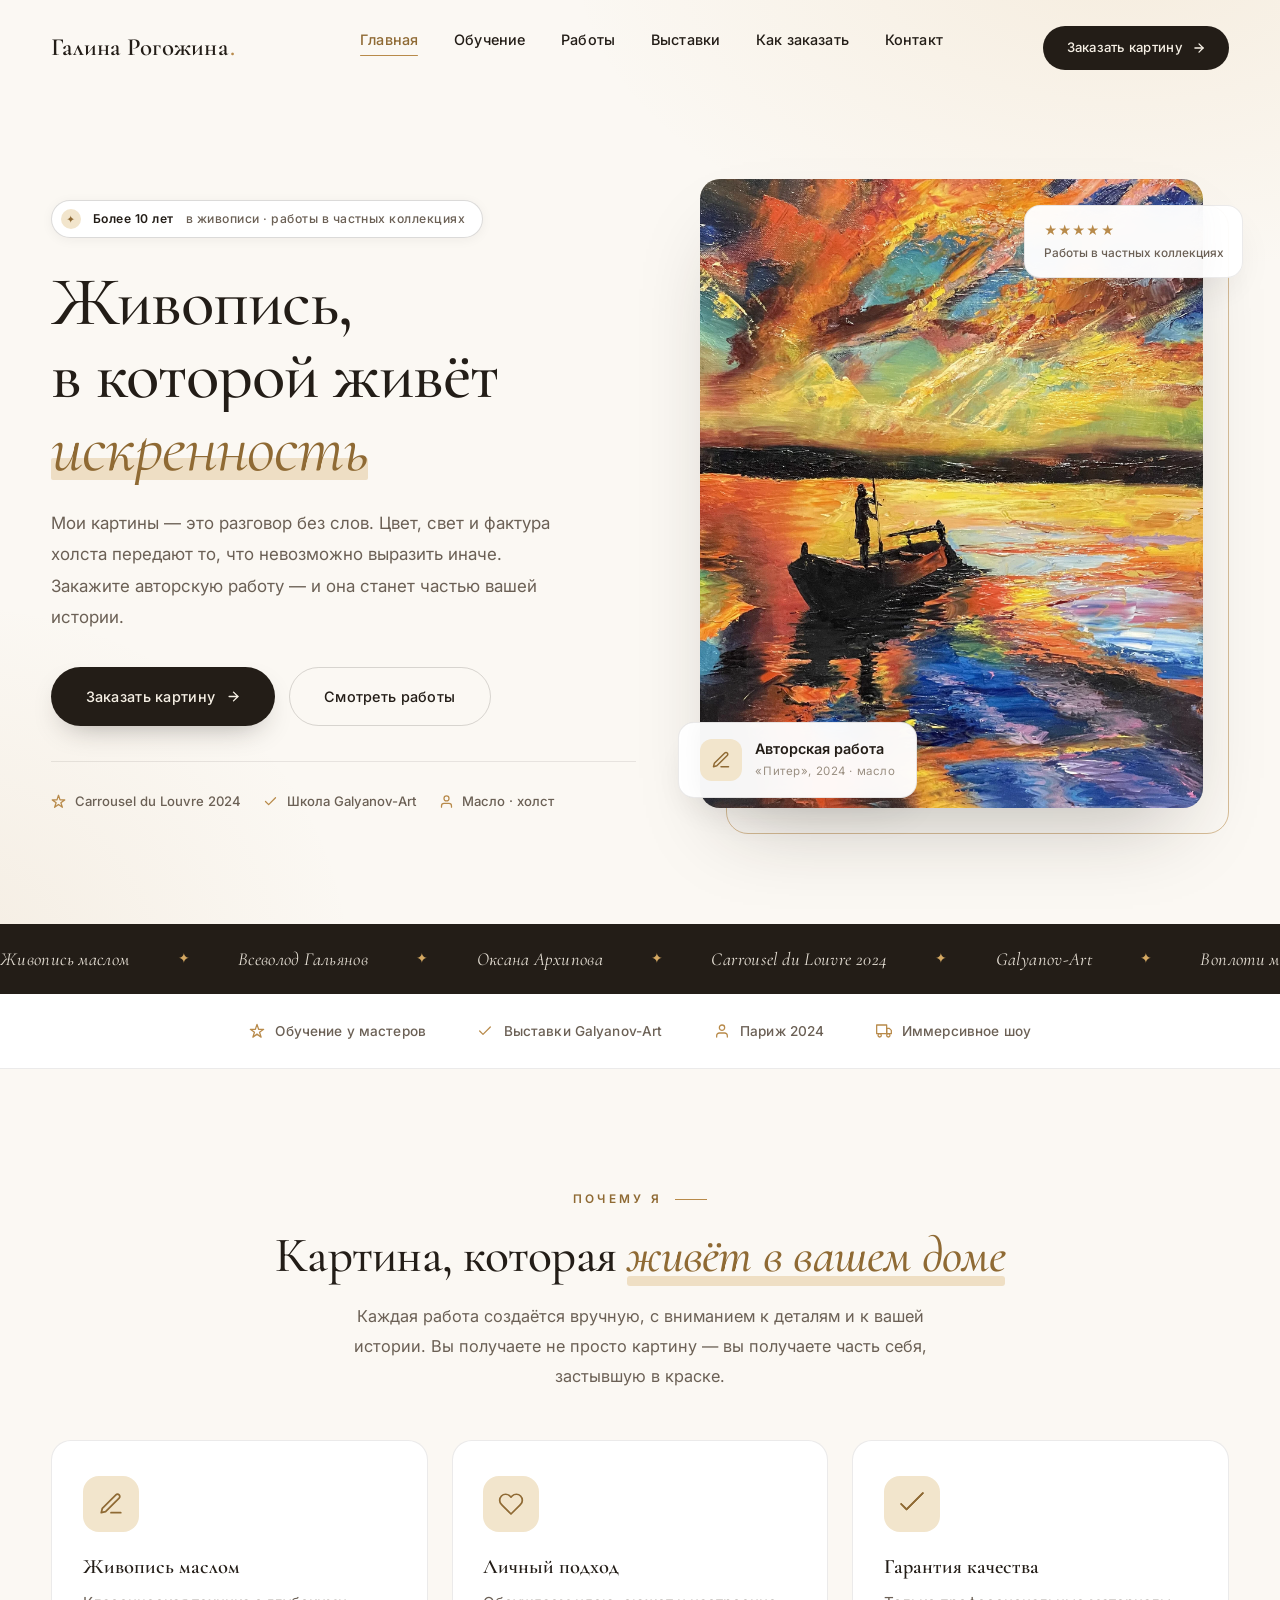
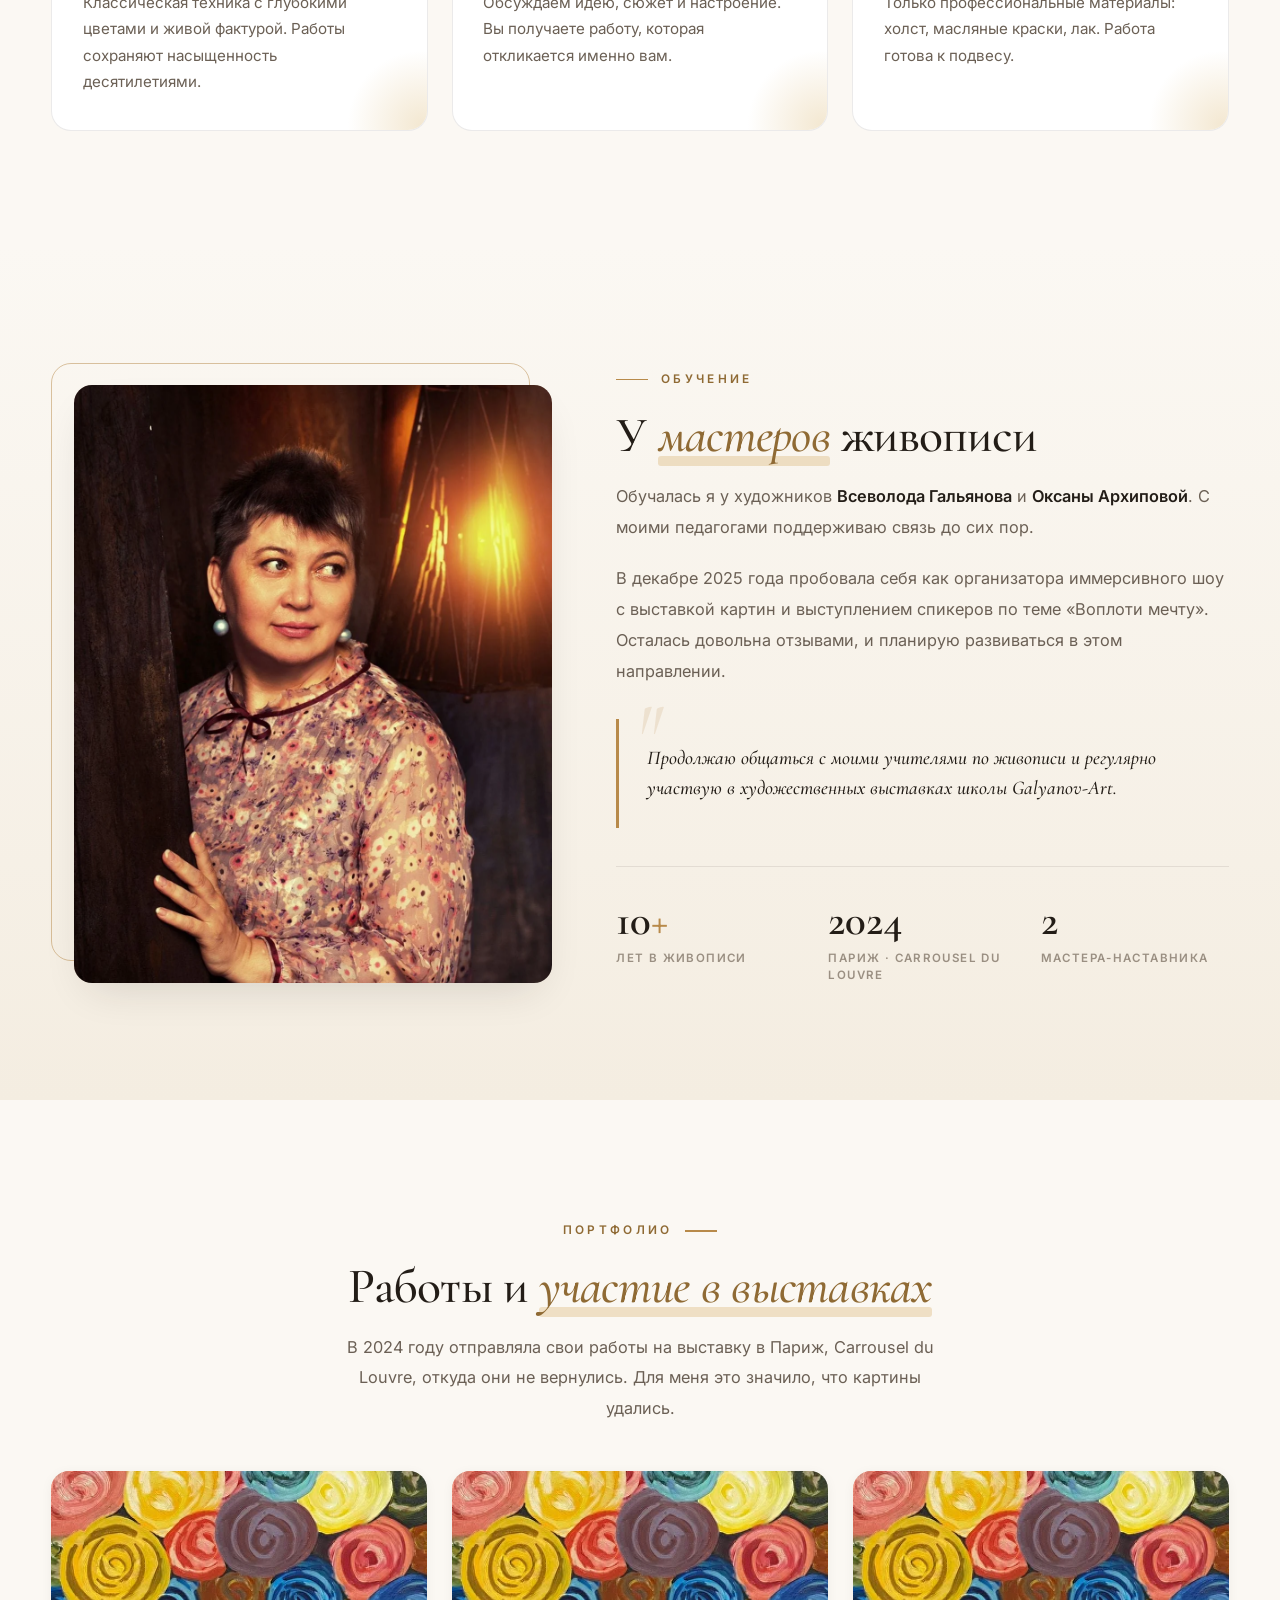
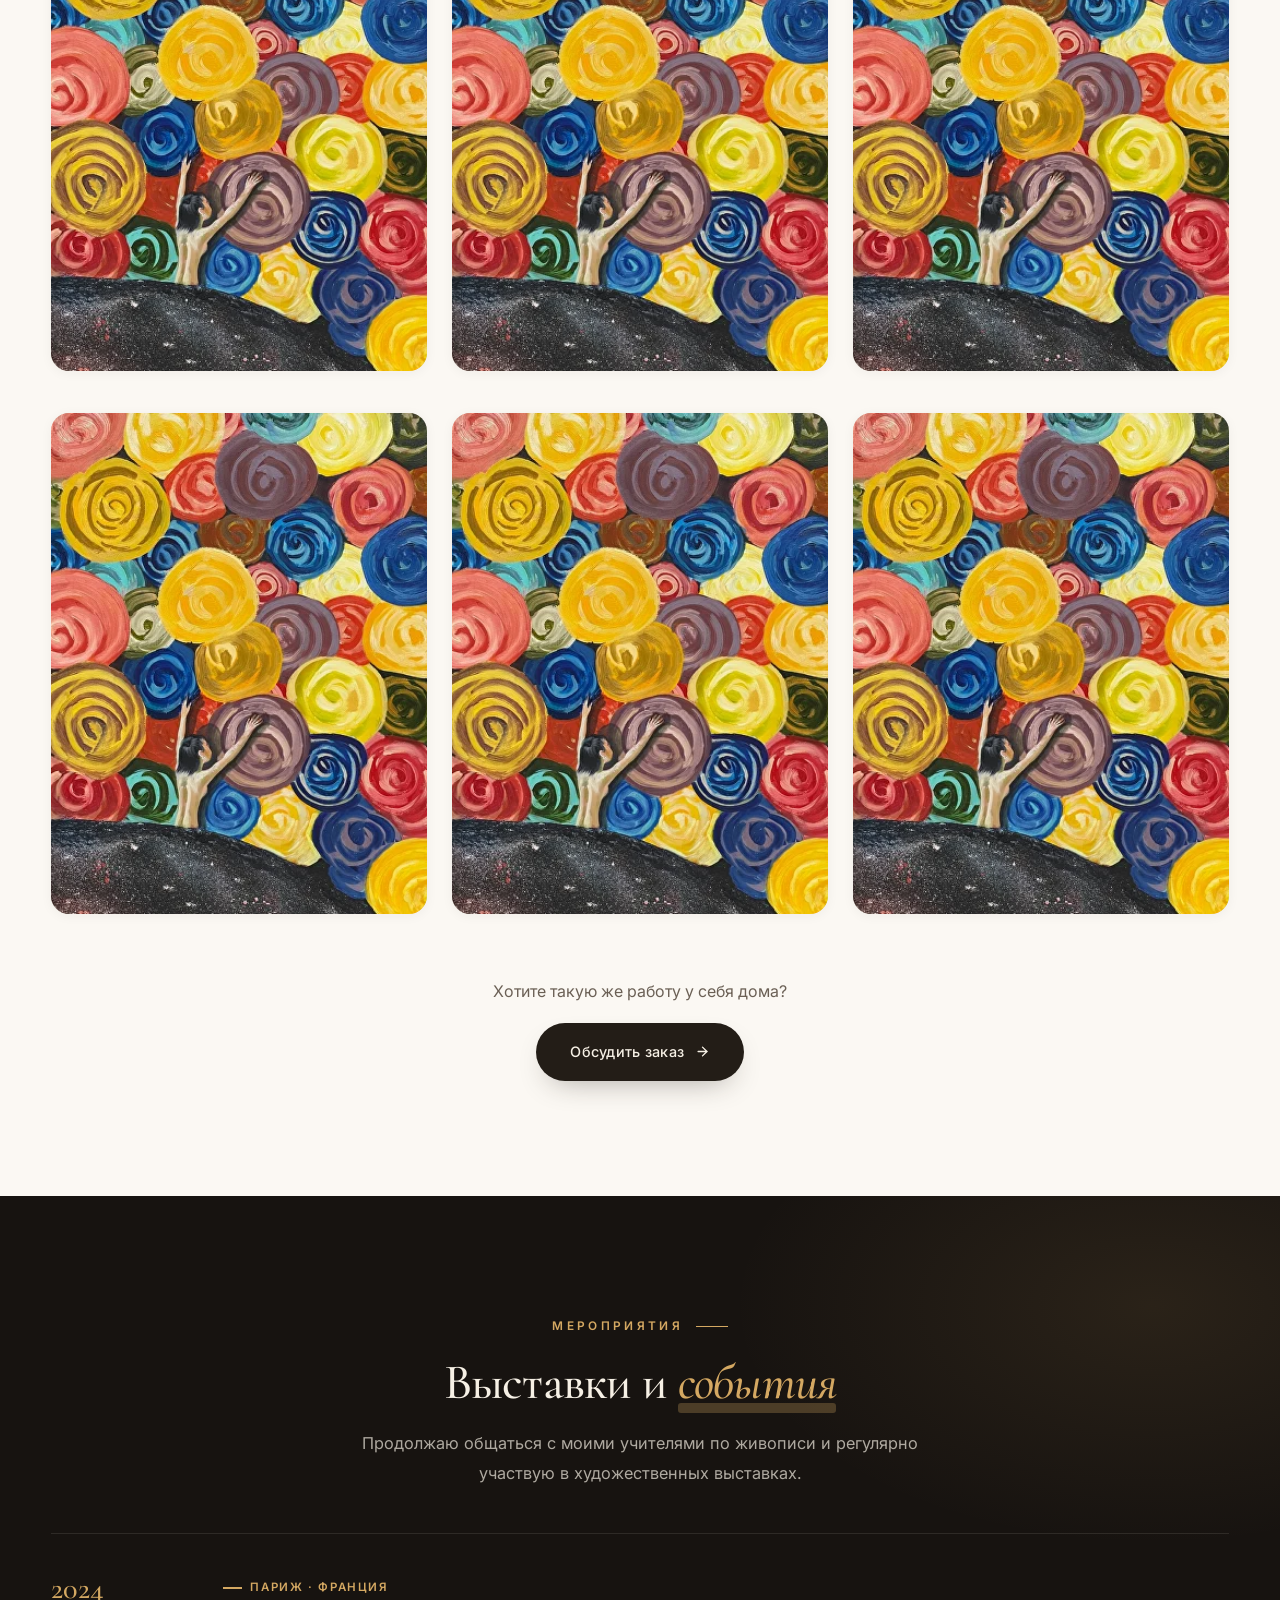
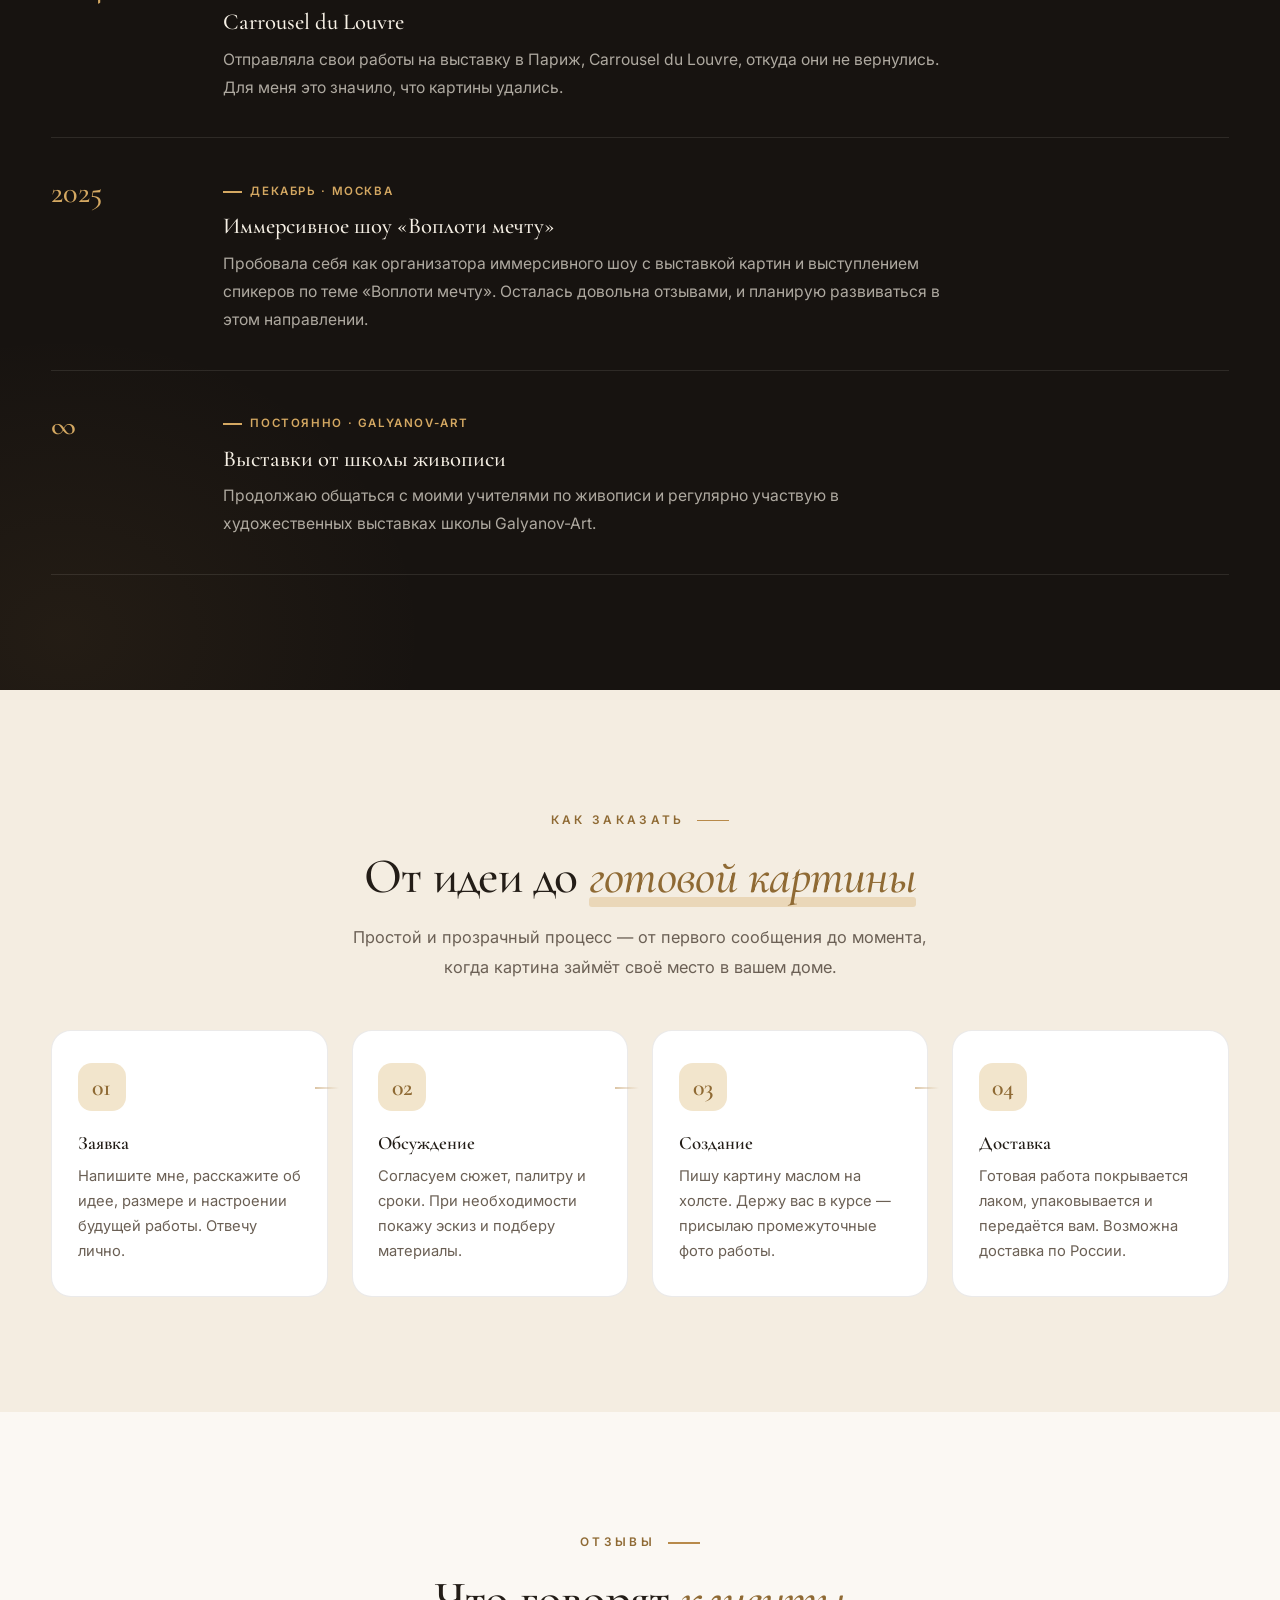
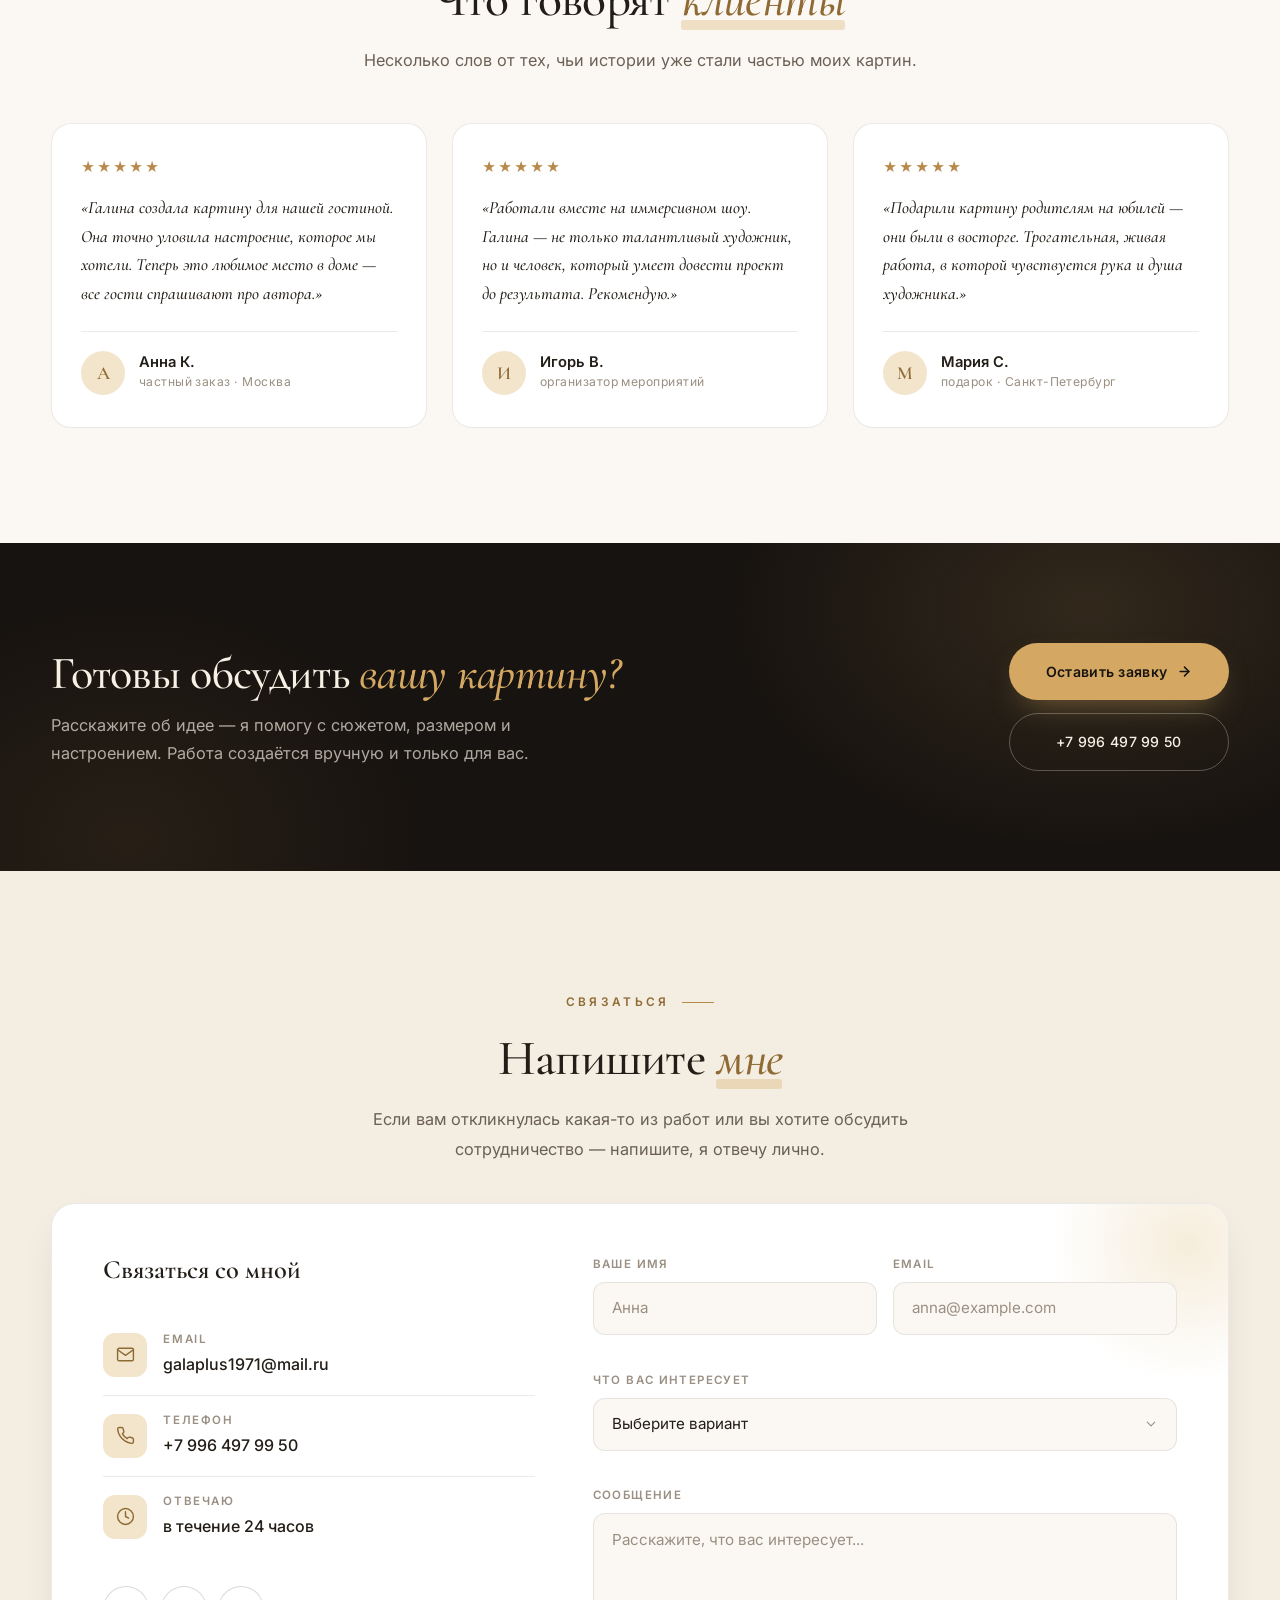
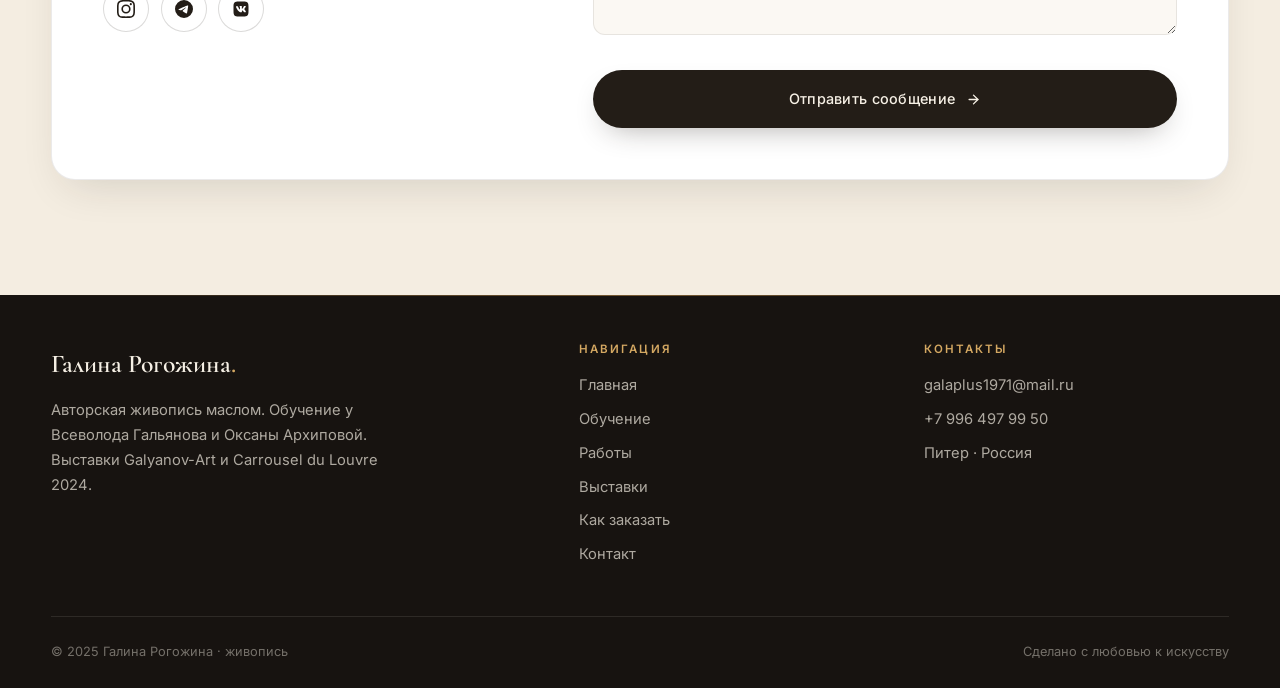
==== commit 76b7754a: "Новый вариант шаблона" ====
--- a/index.html
+++ b/index.html
@@ -3,1788 +3,2103 @@
 <head>
   <meta charset="UTF-8">
   <meta name="viewport" content="width=device-width, initial-scale=1.0">
-  <meta name="description" content="Галина Рогожина — художник. Живопись маслом. Обучение у Всеволода Гальянова и Оксаны Архиповой. Выставки Galyanov-Art, Париж 2024.">
-  <title>Галина Рогожина — художник · Живопись</title>
+  <meta name="description" content="Галина Рогожина — художник. Живопись маслом на заказ. Обучение у Всеволода Гальянова и Оксаны Архиповой. Выставки Galyanov-Art, Париж 2024.">
+  <title>Галина Рогожина — художник · Живопись маслом на заказ</title>
 
   <!-- Bootstrap 5 -->
   <link href="https://cdn.jsdelivr.net/npm/bootstrap@5.3.8/dist/css/bootstrap.min.css" rel="stylesheet" integrity="sha384-sRIl4kxILFvY47J16cr9ZwB07vP4J8+LH7qKQnuqkuIAvNWLzeN8tE5YBujZqJLB" crossorigin="anonymous">
   <!-- Google Fonts -->
   <link rel="preconnect" href="https://fonts.googleapis.com">
   <link rel="preconnect" href="https://fonts.gstatic.com" crossorigin>
-  <link href="https://fonts.googleapis.com/css2?family=Playfair+Display:ital,wght@0,400;0,600;0,700;1,400;1,600&family=Inter:wght@300;400;500;600&display=swap" rel="stylesheet">
+  <link href="https://fonts.googleapis.com/css2?family=Cormorant+Garamond:ital,wght@0,400;0,500;0,600;0,700;1,400;1,500&family=Inter:wght@300;400;500;600;700&display=swap" rel="stylesheet">
 
   <style>
-    :root {
-      --bg: #faf7f2;
-      --bg-alt: #f3ece0;
-      --surface: #ffffff;
-      --ink: #1f1b17;
-      --ink-soft: #6b6259;
-      --ink-mute: #9a918a;
-      --gold: #b8925a;
-      --gold-deep: #96733e;
-      --gold-soft: #e8d9bf;
-      --border: rgba(31, 27, 23, 0.08);
-      --border-strong: rgba(31, 27, 23, 0.14);
-      --font-heading: 'Playfair Display', serif;
-      --font-body: 'Inter', sans-serif;
-      --shadow-sm: 0 2px 10px rgba(31,27,23,0.04);
-      --shadow-md: 0 14px 40px -12px rgba(31,27,23,0.12);
-      --shadow-lg: 0 40px 80px -30px rgba(31,27,23,0.22);
-      --ease-out: cubic-bezier(0.25, 0.46, 0.45, 0.94);
-      --ease-spring: cubic-bezier(0.34, 1.56, 0.64, 1);
-    }
-
-    * { margin: 0; padding: 0; box-sizing: border-box; }
-    html { scroll-behavior: smooth; }
-
-    body {
-      font-family: var(--font-body);
-      background-color: var(--bg);
-      color: var(--ink);
-      overflow-x: hidden;
-      -webkit-font-smoothing: antialiased;
-      -moz-osx-font-smoothing: grayscale;
-      line-height: 1.6;
-    }
-
-    ::selection { background: var(--gold-soft); color: var(--ink); }
-
-    /* ===== PAGE LOADER ===== */
-    .loader {
-      position: fixed;
-      inset: 0;
-      background: var(--bg);
-      z-index: 10000;
-      display: flex;
-      align-items: center;
-      justify-content: center;
-      transition: opacity 0.8s ease 0.3s, visibility 0.8s ease 0.3s;
-    }
-    .loader.hidden { opacity: 0; visibility: hidden; }
-    .loader-inner {
-      text-align: center;
-      opacity: 0;
-      animation: fadeIn 0.6s ease 0.1s forwards;
-    }
-    @keyframes fadeIn { to { opacity: 1; } }
-    .loader-name {
-      font-family: var(--font-heading);
-      font-size: clamp(2.4rem, 6vw, 3.6rem);
-      color: var(--ink);
-      letter-spacing: 0.05em;
-      margin-bottom: 1.5rem;
-      overflow: hidden;
-      display: inline-block;
-    }
-    .loader-name span {
-      display: inline-block;
-      transform: translateY(100%);
-      animation: slideUp 0.9s var(--ease-out) forwards;
-    }
-    .loader-name span:nth-child(1) { animation-delay: 0.1s; }
-    .loader-name span:nth-child(2) { animation-delay: 0.18s; }
-    .loader-name span:nth-child(3) { animation-delay: 0.26s; }
-    .loader-name span:nth-child(4) { animation-delay: 0.34s; }
-    .loader-name span:nth-child(5) { animation-delay: 0.42s; }
-    .loader-name span:nth-child(6) { animation-delay: 0.5s; }
-    .loader-name span:nth-child(7) { animation-delay: 0.58s; }
-    .loader-name em { color: var(--gold); font-style: italic; }
-    @keyframes slideUp { to { transform: translateY(0); } }
-    .loader-bar {
-      width: 180px;
-      height: 2px;
-      background: var(--border-strong);
-      margin: 0 auto;
-      border-radius: 2px;
-      overflow: hidden;
-    }
-    .loader-bar::after {
-      content: '';
-      display: block;
-      width: 40%;
-      height: 100%;
-      background: var(--gold);
-      animation: loadBar 1.4s var(--ease-out) infinite;
-    }
-    @keyframes loadBar {
-      0% { transform: translateX(-100%); }
-      100% { transform: translateX(350%); }
-    }
-
-    /* ===== SCROLL PROGRESS ===== */
-    .scroll-progress {
-      position: fixed;
-      top: 0;
-      left: 0;
-      height: 2px;
-      background: linear-gradient(to right, var(--gold), var(--gold-deep));
-      z-index: 9998;
-      width: 0%;
-      transition: width 0.1s linear;
-    }
-
-    /* ===== NAVBAR ===== */
-    .navbar {
-      transition: background 0.4s var(--ease-out), padding 0.4s var(--ease-out), box-shadow 0.4s var(--ease-out);
-      padding: 1.5rem 0;
-      background: transparent;
-      z-index: 1030;
-    }
-    .navbar.scrolled {
-      background: rgba(250, 247, 242, 0.92);
-      -webkit-backdrop-filter: saturate(180%) blur(16px);
-      backdrop-filter: saturate(180%) blur(16px);
-      padding: 0.85rem 0;
-      box-shadow: 0 1px 0 rgba(31,27,23,0.06), 0 10px 30px -15px rgba(31,27,23,0.12);
-    }
-    .navbar-brand {
-      font-family: var(--font-heading);
-      font-size: 1.7rem;
-      color: var(--ink) !important;
-      font-weight: 700;
-      position: relative;
-      transition: letter-spacing 0.4s ease;
-      z-index: 1031;
-    }
-    .navbar-brand:hover { letter-spacing: 0.05em; }
-    .navbar-brand span {
-      color: var(--gold);
-      display: inline-block;
-      transition: transform 0.4s var(--ease-spring);
-    }
-    .navbar-brand:hover span { transform: rotate(180deg) scale(1.2); }
-
-    .nav-link {
-      color: var(--ink) !important;
-      font-weight: 500;
-      font-size: 0.94rem;
-      margin: 0 0.55rem;
-      position: relative;
-      letter-spacing: 0.02em;
-      padding: 0.5rem 0.2rem !important;
-      transition: color 0.3s ease;
-    }
-    .nav-link::after {
-      content: '';
-      position: absolute;
-      bottom: 2px;
-      left: 50%;
-      transform: translateX(-50%);
-      width: 0;
-      height: 2px;
-      background: var(--gold);
-      transition: width 0.35s var(--ease-out);
-      border-radius: 2px;
-    }
-    .nav-link:hover::after,
-    .nav-link.active::after { width: calc(100% - 0.4rem); }
-    .nav-link.active { color: var(--gold-deep) !important; }
-
-    .navbar-toggler {
-      border: 1px solid var(--border-strong);
-      padding: 0.5rem 0.7rem;
-      border-radius: 10px;
-      transition: transform 0.3s ease;
-      z-index: 1031;
-    }
-    .navbar-toggler:hover { transform: scale(1.05); }
-    .navbar-toggler:focus { box-shadow: 0 0 0 0.2rem rgba(184,146,90,0.2); }
-    .navbar-toggler-icon {
-      background-image: url("data:image/svg+xml,%3csvg xmlns='http://www.w3.org/2000/svg' viewBox='0 0 30 30'%3e%3cpath stroke='%231f1b17' stroke-linecap='round' stroke-miterlimit='10' stroke-width='2' d='M4 7h22M4 15h22M4 23h22'/%3e%3c/svg%3e");
-    }
-
-    /* ===== MOBILE MENU ===== */
-    @media (max-width: 991.98px) {
-      .navbar-collapse {
-        background: var(--surface);
-        border-radius: 16px;
-        margin-top: 1rem;
-        padding: 1rem 0.5rem;
-        box-shadow: var(--shadow-md);
-        border: 1px solid var(--border);
-        max-height: calc(100vh - 120px);
-        overflow-y: auto;
+    :root{
+      --bg:#fbf8f3;
+      --bg-2:#f4ede1;
+      --bg-3:#efe6d5;
+      --surface:#ffffff;
+      --dark:#171310;
+      --dark-2:#1e1a16;
+      --dark-3:#2a2520;
+
+      --ink:#231d17;
+      --ink-soft:#6b6055;
+      --ink-mute:#9a8f82;
+      --on-dark:#f6f0e5;
+      --on-dark-soft:rgba(246,240,229,.68);
+      --on-dark-mute:rgba(246,240,229,.42);
+
+      --gold:#b88a4a;
+      --gold-2:#d4a862;
+      --gold-deep:#8f6a34;
+      --gold-soft:#f2e5cc;
+      --gold-glow:rgba(184,138,74,.18);
+
+      --border:rgba(35,29,23,.09);
+      --border-2:rgba(35,29,23,.16);
+
+      --font-display:'Cormorant Garamond', Georgia, serif;
+      --font-body:'Inter', system-ui, sans-serif;
+
+      --ease:cubic-bezier(.22,.61,.36,1);
+      --ease-spring:cubic-bezier(.34,1.4,.64,1);
+
+      --shadow-sm:0 2px 12px rgba(35,29,23,.05);
+      --shadow-md:0 18px 44px -16px rgba(35,29,23,.16);
+      --shadow-lg:0 40px 80px -30px rgba(35,29,23,.28);
+      --shadow-gold:0 22px 48px -18px rgba(143,106,52,.42);
+    }
+
+    *{margin:0;padding:0;box-sizing:border-box;}
+    html{scroll-behavior:smooth;scroll-padding-top:90px;}
+
+    body{
+      font-family:var(--font-body);
+      background:var(--bg);
+      color:var(--ink);
+      overflow-x:hidden;
+      line-height:1.65;
+      -webkit-font-smoothing:antialiased;
+      -moz-osx-font-smoothing:grayscale;
+    }
+
+    ::selection{background:var(--gold-soft);color:var(--ink);}
+    a{color:inherit;}
+    img{max-width:100%;display:block;}
+
+    /* ============================================================
+       LOADER
+       ============================================================ */
+    .loader{
+      position:fixed;inset:0;
+      background:var(--bg);
+      z-index:10000;
+      display:flex;align-items:center;justify-content:center;
+      transition:opacity .8s var(--ease) .25s, visibility .8s var(--ease) .25s;
+    }
+    .loader.hidden{opacity:0;visibility:hidden;}
+    .loader-inner{text-align:center;}
+    .loader-mark{
+      font-family:var(--font-display);
+      font-size:clamp(3rem,8vw,5rem);
+      font-weight:500;
+      letter-spacing:.06em;
+      color:var(--ink);
+      line-height:1;
+      overflow:hidden;
+      display:block;
+    }
+    .loader-mark span{
+      display:inline-block;
+      transform:translateY(105%);
+      animation:markUp .95s var(--ease) forwards;
+    }
+    .loader-mark span:nth-child(1){animation-delay:.05s;}
+    .loader-mark span:nth-child(2){animation-delay:.12s;}
+    .loader-mark span:nth-child(3){animation-delay:.19s;}
+    .loader-mark span:nth-child(4){animation-delay:.26s;}
+    .loader-mark span:nth-child(5){animation-delay:.33s;}
+    .loader-mark span:nth-child(6){animation-delay:.40s;}
+    .loader-mark span:nth-child(7){animation-delay:.47s;color:var(--gold);}
+    @keyframes markUp{to{transform:translateY(0);}}
+    .loader-line{
+      width:180px;height:2px;
+      background:var(--border-2);
+      margin:1.8rem auto 0;
+      border-radius:2px;
+      overflow:hidden;
+    }
+    .loader-line::after{
+      content:'';
+      display:block;
+      width:42%;height:100%;
+      background:var(--gold);
+      animation:loaderRun 1.3s var(--ease) infinite;
+    }
+    @keyframes loaderRun{
+      0%{transform:translateX(-105%);}
+      100%{transform:translateX(330%);}
+    }
+
+    /* ============================================================
+       SCROLL PROGRESS
+       ============================================================ */
+    .scroll-progress{
+      position:fixed;top:0;left:0;
+      height:2px;width:0%;
+      background:linear-gradient(90deg,var(--gold),var(--gold-2));
+      z-index:9999;
+      transition:width .1s linear;
+    }
+
+    /* ============================================================
+       TOP NAVBAR
+       ============================================================ */
+    .topnav{
+      position:fixed;
+      top:0;left:0;right:0;
+      z-index:1040;
+      padding:1.2rem 0;
+      background:transparent;
+      transition:background .4s var(--ease), padding .4s var(--ease), box-shadow .4s var(--ease);
+    }
+    .topnav.scrolled{
+      padding:.65rem 0;
+      background:rgba(251,248,243,.9);
+      -webkit-backdrop-filter:saturate(180%) blur(18px);
+      backdrop-filter:saturate(180%) blur(18px);
+      box-shadow:0 1px 0 rgba(35,29,23,.06), 0 12px 32px -18px rgba(35,29,23,.18);
+    }
+    .topnav-inner{
+      width:min(1240px,92%);
+      margin:0 auto;
+      display:flex;
+      align-items:center;
+      justify-content:space-between;
+      gap:1rem;
+    }
+    .brand{
+      font-family:var(--font-display);
+      font-size:1.55rem;
+      font-weight:600;
+      letter-spacing:.01em;
+      color:var(--ink);
+      text-decoration:none;
+      display:inline-flex;
+      align-items:baseline;
+      gap:.15rem;
+      transition:letter-spacing .4s var(--ease);
+    }
+    .brand:hover{letter-spacing:.04em;}
+    .brand span{color:var(--gold);}
+
+    .nav-links{
+      display:flex;
+      align-items:center;
+      gap:.35rem;
+      list-style:none;
+    }
+    .nav-links a{
+      position:relative;
+      display:inline-block;
+      padding:.55rem .95rem;
+      font-size:.9rem;
+      font-weight:500;
+      color:var(--ink);
+      text-decoration:none;
+      letter-spacing:.01em;
+      transition:color .3s var(--ease);
+    }
+    .nav-links a::after{
+      content:'';
+      position:absolute;
+      left:.95rem;right:.95rem;
+      bottom:.28rem;
+      height:1.5px;
+      background:var(--gold);
+      border-radius:2px;
+      transform:scaleX(0);
+      transform-origin:center;
+      transition:transform .4s var(--ease);
+    }
+    .nav-links a:hover{color:var(--gold-deep);}
+    .nav-links a:hover::after,
+    .nav-links a.active::after{transform:scaleX(1);}
+    .nav-links a.active{color:var(--gold-deep);}
+
+    .nav-cta{
+      display:inline-flex;
+      align-items:center;
+      gap:.55rem;
+      padding:.72rem 1.45rem;
+      background:var(--ink);
+      color:var(--on-dark);
+      border-radius:50px;
+      font-size:.82rem;
+      font-weight:500;
+      letter-spacing:.02em;
+      text-decoration:none;
+      transition:all .45s var(--ease);
+      margin-left:.5rem;
+      position:relative;
+      overflow:hidden;
+      isolation:isolate;
+    }
+    .nav-cta::before{
+      content:'';
+      position:absolute;inset:0;
+      background:var(--gold-deep);
+      transform:translateY(101%);
+      transition:transform .45s var(--ease);
+      z-index:-1;
+      border-radius:inherit;
+    }
+    .nav-cta:hover::before{transform:translateY(0);}
+    .nav-cta:hover{
+      color:#fff;
+      transform:translateY(-2px);
+      box-shadow:var(--shadow-gold);
+    }
+    .nav-cta svg{transition:transform .4s var(--ease);}
+    .nav-cta:hover svg{transform:translateX(3px);}
+
+    /* Burger */
+    .burger{
+      display:none;
+      width:44px;height:44px;
+      border:1px solid var(--border-2);
+      border-radius:12px;
+      background:var(--surface);
+      flex-direction:column;
+      align-items:center;
+      justify-content:center;
+      gap:5px;
+      cursor:pointer;
+      transition:all .35s var(--ease);
+    }
+    .burger:hover{border-color:var(--gold);}
+    .burger span{
+      display:block;
+      width:18px;height:1.6px;
+      background:var(--ink);
+      transition:all .35s var(--ease);
+    }
+    .burger:hover span{background:var(--gold-deep);}
+
+    /* Mobile offcanvas */
+    .mobile-menu{
+      background:var(--surface) !important;
+      color:var(--ink);
+      width:min(360px,88vw) !important;
+      border-left:1px solid var(--border) !important;
+    }
+    .mobile-menu .offcanvas-header{
+      padding:1.4rem 1.6rem;
+      border-bottom:1px solid var(--border);
+    }
+    .mobile-menu .offcanvas-title{
+      font-family:var(--font-display);
+      font-size:1.3rem;
+      font-weight:600;
+    }
+    .mobile-menu .btn-close{opacity:.55;}
+    .mobile-menu .offcanvas-body{padding:1rem 0;}
+    .mnav{
+      display:flex;
+      align-items:baseline;
+      gap:1.1rem;
+      padding:1.15rem 1.7rem;
+      border-bottom:1px solid var(--border);
+      text-decoration:none;
+      color:var(--ink);
+      font-family:var(--font-display);
+      font-size:1.4rem;
+      font-weight:500;
+      transition:all .35s var(--ease);
+    }
+    .mnav .num{
+      font-family:var(--font-body);
+      font-size:.68rem;
+      font-weight:500;
+      letter-spacing:.16em;
+      color:var(--gold);
+    }
+    .mnav:hover{
+      color:var(--gold-deep);
+      padding-left:2.2rem;
+      background:var(--bg-2);
+    }
+    .mobile-menu .offcanvas-footer{
+      padding:1.4rem 1.7rem 2rem;
+      border-top:1px solid var(--border);
+      background:var(--bg-2);
+    }
+    .mobile-menu .offcanvas-footer a{
+      display:block;
+      color:var(--ink-soft);
+      text-decoration:none;
+      font-size:.92rem;
+      margin-bottom:.6rem;
+      transition:color .3s ease;
+    }
+    .mobile-menu .offcanvas-footer a:hover{color:var(--gold-deep);}
+    .mobile-menu .offcanvas-footer .mcta{
+      display:inline-flex;
+      align-items:center;
+      gap:.5rem;
+      padding:.85rem 1.5rem;
+      background:var(--ink);
+      color:var(--on-dark);
+      border-radius:50px;
+      font-size:.82rem;
+      font-weight:500;
+      margin-top:.9rem;
+      transition:background .35s var(--ease);
+    }
+    .mobile-menu .offcanvas-footer .mcta:hover{background:var(--gold-deep);color:#fff;}
+
+    /* ============================================================
+       HERO
+       ============================================================ */
+    .hero{
+      position:relative;
+      padding:clamp(130px,14vw,190px) 0 clamp(60px,7vw,100px);
+      overflow:hidden;
+      background:
+        radial-gradient(900px 520px at 88% -5%, rgba(212,168,98,.14), transparent 62%),
+        radial-gradient(700px 620px at -5% 105%, rgba(184,138,74,.10), transparent 60%),
+        var(--bg);
+    }
+    .hero-inner{
+      width:min(1240px,92%);
+      margin:0 auto;
+      display:grid;
+      grid-template-columns:1.05fr .95fr;
+      gap:clamp(2rem,5vw,4.5rem);
+      align-items:center;
+    }
+
+    .hero-badge{
+      display:inline-flex;
+      align-items:center;
+      gap:.75rem;
+      padding:.5rem 1.05rem .5rem .55rem;
+      background:var(--surface);
+      border:1px solid var(--border-2);
+      border-radius:50px;
+      font-size:.76rem;
+      font-weight:500;
+      color:var(--ink-soft);
+      letter-spacing:.04em;
+      margin-bottom:1.7rem;
+      box-shadow:var(--shadow-sm);
+      opacity:0;
+      animation:fadeUp .9s var(--ease) .15s forwards;
+    }
+    .hero-badge .dot{
+      width:20px;height:20px;
+      border-radius:50%;
+      background:var(--gold-soft);
+      color:var(--gold-deep);
+      display:inline-flex;
+      align-items:center;
+      justify-content:center;
+      font-size:.66rem;
+    }
+    .hero-badge strong{color:var(--ink);font-weight:600;}
+    @keyframes fadeUp{
+      from{opacity:0;transform:translateY(22px);}
+      to{opacity:1;transform:translateY(0);}
+    }
+
+    .hero-title{
+      font-family:var(--font-display);
+      font-weight:500;
+      font-size:clamp(2.5rem,5.4vw,4.4rem);
+      line-height:1.06;
+      letter-spacing:-.015em;
+      color:var(--ink);
+      margin-bottom:1.4rem;
+    }
+    .hero-title .line{display:block;overflow:hidden;}
+    .hero-title .line > span{
+      display:inline-block;
+      transform:translateY(110%);
+      opacity:0;
+      animation:revealLine 1.05s var(--ease) forwards;
+    }
+    .hero-title .line:nth-child(1) > span{animation-delay:.35s;}
+    .hero-title .line:nth-child(2) > span{animation-delay:.48s;}
+    .hero-title .line:nth-child(3) > span{animation-delay:.61s;}
+    @keyframes revealLine{to{transform:translateY(0);opacity:1;}}
+    .hero-title em{
+      font-style:italic;
+      font-weight:400;
+      color:var(--gold-deep);
+      position:relative;
+      display:inline-block;
+    }
+    .hero-title em::after{
+      content:'';
+      position:absolute;
+      left:0;right:0;bottom:.08em;
+      height:.32em;
+      background:rgba(212,168,98,.32);
+      z-index:-1;
+      border-radius:2px;
+      transform:scaleX(0);
+      transform-origin:left;
+      animation:lineGrow 1s var(--ease) 1.2s forwards;
+    }
+    @keyframes lineGrow{to{transform:scaleX(1);}}
+
+    .hero-text{
+      color:var(--ink-soft);
+      max-width:48ch;
+      font-size:1.06rem;
+      line-height:1.85;
+      margin-bottom:2.1rem;
+      opacity:0;
+      animation:fadeUp .9s var(--ease) 1s forwards;
+    }
+
+    .hero-cta{
+      display:flex;
+      flex-wrap:wrap;
+      gap:.85rem;
+      margin-bottom:2.2rem;
+      opacity:0;
+      animation:fadeUp .9s var(--ease) 1.15s forwards;
+    }
+
+    /* Buttons */
+    .btn-gold{
+      position:relative;
+      display:inline-flex;
+      align-items:center;
+      gap:.65rem;
+      padding:1.05rem 2.15rem;
+      background:var(--ink);
+      color:var(--on-dark);
+      border:none;
+      border-radius:50px;
+      font-size:.9rem;
+      font-weight:500;
+      letter-spacing:.02em;
+      text-decoration:none;
+      cursor:pointer;
+      overflow:hidden;
+      isolation:isolate;
+      transition:transform .5s var(--ease), box-shadow .5s var(--ease);
+      box-shadow:0 12px 30px -14px rgba(35,29,23,.42);
+    }
+    .btn-gold::before{
+      content:'';
+      position:absolute;inset:0;
+      background:var(--gold-deep);
+      transform:translateY(101%);
+      transition:transform .5s var(--ease);
+      z-index:-1;
+    }
+    .btn-gold:hover::before{transform:translateY(0);}
+    .btn-gold:hover{
+      color:#fff;
+      transform:translateY(-3px);
+      box-shadow:var(--shadow-gold);
+    }
+    .btn-gold svg{transition:transform .45s var(--ease);}
+    .btn-gold:hover svg{transform:translateX(4px);}
+    .btn-gold .ripple{
+      position:absolute;
+      border-radius:50%;
+      background:rgba(255,255,255,.4);
+      transform:scale(0);
+      animation:ripple .7s var(--ease);
+      pointer-events:none;
+    }
+    @keyframes ripple{to{transform:scale(3);opacity:0;}}
+
+    .btn-ghost{
+      position:relative;
+      display:inline-flex;
+      align-items:center;
+      gap:.65rem;
+      padding:1.05rem 2.15rem;
+      border:1.5px solid var(--border-2);
+      background:transparent;
+      color:var(--ink);
+      border-radius:50px;
+      font-size:.9rem;
+      font-weight:500;
+      letter-spacing:.02em;
+      text-decoration:none;
+      cursor:pointer;
+      overflow:hidden;
+      isolation:isolate;
+      transition:all .45s var(--ease);
+    }
+    .btn-ghost::before{
+      content:'';
+      position:absolute;inset:0;
+      background:var(--gold-soft);
+      transform:scaleX(0);
+      transform-origin:right;
+      transition:transform .5s var(--ease);
+      z-index:-1;
+      border-radius:inherit;
+    }
+    .btn-ghost:hover::before{transform:scaleX(1);transform-origin:left;}
+    .btn-ghost:hover{
+      border-color:var(--gold);
+      color:var(--gold-deep);
+      transform:translateY(-3px);
+    }
+
+    /* Hero social proof */
+    .hero-proof{
+      display:flex;
+      flex-wrap:wrap;
+      align-items:center;
+      gap:1.4rem;
+      padding-top:1.8rem;
+      border-top:1px solid var(--border);
+      opacity:0;
+      animation:fadeUp .9s var(--ease) 1.3s forwards;
+    }
+    .proof-item{
+      display:inline-flex;
+      align-items:center;
+      gap:.55rem;
+      font-size:.82rem;
+      color:var(--ink-soft);
+      font-weight:500;
+    }
+    .proof-item svg{color:var(--gold);flex-shrink:0;}
+
+    /* Hero visual */
+    .hero-visual{
+      position:relative;
+      padding:0 1.6rem 1.6rem 0;
+      opacity:0;
+      animation:visualIn 1.3s var(--ease) .55s forwards;
+    }
+    @keyframes visualIn{
+      from{opacity:0;transform:translateY(38px) scale(.97);}
+      to{opacity:1;transform:translateY(0) scale(1);}
+    }
+    .hero-frame{
+      position:relative;
+      border-radius:20px;
+      overflow:hidden;
+      box-shadow:var(--shadow-lg);
+      background:var(--bg-3);
+    }
+    .hero-frame img{
+      width:100%;
+      aspect-ratio:4/5;
+      object-fit:cover;
+      transition:transform 1.4s var(--ease);
+    }
+    .hero-visual:hover .hero-frame img{transform:scale(1.04);}
+    .hero-visual::before{
+      content:'';
+      position:absolute;
+      right:0;bottom:0;
+      width:calc(100% - 1.6rem);
+      height:calc(100% - 1.6rem);
+      border:1.5px solid var(--gold);
+      border-radius:22px;
+      opacity:.55;
+      pointer-events:none;
+      transition:transform .7s var(--ease), opacity .7s var(--ease);
+    }
+    .hero-visual:hover::before{transform:translate(-10px,-10px);opacity:.85;}
+
+    /* Floating cards on hero image */
+    .hero-float{
+      position:absolute;
+      background:rgba(255,255,255,.96);
+      -webkit-backdrop-filter:blur(12px);
+      backdrop-filter:blur(12px);
+      border-radius:16px;
+      box-shadow:var(--shadow-md);
+      border:1px solid var(--border);
+      z-index:3;
+    }
+    .hero-float-1{
+      left:-22px;
+      bottom:36px;
+      padding:1rem 1.3rem;
+      display:flex;
+      align-items:center;
+      gap:.85rem;
+      animation:floaty 6s ease-in-out infinite;
+    }
+    .hero-float-1 .ic{
+      width:42px;height:42px;
+      border-radius:12px;
+      background:var(--gold-soft);
+      color:var(--gold-deep);
+      display:flex;
+      align-items:center;
+      justify-content:center;
+      flex-shrink:0;
+    }
+    .hero-float-1 .txt{line-height:1.3;}
+    .hero-float-1 .txt strong{
+      display:block;
+      font-size:.9rem;
+      color:var(--ink);
+      font-weight:600;
+    }
+    .hero-float-1 .txt span{
+      font-size:.72rem;
+      color:var(--ink-mute);
+      letter-spacing:.05em;
+    }
+
+    .hero-float-2{
+      top:26px;
+      right:-14px;
+      padding:.85rem 1.15rem;
+      animation:floaty 7s ease-in-out infinite .5s;
+    }
+    .hero-float-2 .stars{
+      color:var(--gold);
+      font-size:.8rem;
+      letter-spacing:.1em;
+      margin-bottom:.2rem;
+    }
+    .hero-float-2 .txt{
+      font-size:.74rem;
+      color:var(--ink-soft);
+      font-weight:500;
+    }
+    @keyframes floaty{
+      0%,100%{transform:translateY(0);}
+      50%{transform:translateY(-10px);}
+    }
+
+    /* ============================================================
+       MARQUEE
+       ============================================================ */
+    .marquee{
+      background:var(--ink);
+      color:var(--on-dark);
+      overflow:hidden;
+      padding:1.25rem 0;
+      position:relative;
+    }
+    .marquee-track{
+      display:flex;
+      gap:3rem;
+      white-space:nowrap;
+      width:max-content;
+      animation:marquee 34s linear infinite;
+      will-change:transform;
+    }
+    .marquee:hover .marquee-track{animation-play-state:paused;}
+    @keyframes marquee{
+      from{transform:translateX(0);}
+      to{transform:translateX(-50%);}
+    }
+    .marquee-item{
+      display:inline-flex;
+      align-items:center;
+      gap:3rem;
+      font-family:var(--font-display);
+      font-style:italic;
+      font-size:1.15rem;
+      font-weight:400;
+      color:rgba(246,240,229,.92);
+      letter-spacing:.02em;
+    }
+    .marquee-item::after{
+      content:'✦';
+      color:var(--gold-2);
+      font-style:normal;
+      font-size:.9rem;
+    }
+
+    /* ============================================================
+       TRUST STRIP
+       ============================================================ */
+    .trust{
+      background:var(--surface);
+      border-bottom:1px solid var(--border);
+    }
+    .trust-inner{
+      width:min(1240px,92%);
+      margin:0 auto;
+      display:flex;
+      flex-wrap:wrap;
+      justify-content:center;
+      gap:1rem 3.2rem;
+      padding:1.6rem 0;
+    }
+    .trust-item{
+      display:inline-flex;
+      align-items:center;
+      gap:.65rem;
+      font-size:.85rem;
+      color:var(--ink-soft);
+      font-weight:500;
+      letter-spacing:.01em;
+      transition:color .35s var(--ease);
+    }
+    .trust-item:hover{color:var(--gold-deep);}
+    .trust-item svg{
+      color:var(--gold);
+      flex-shrink:0;
+      transition:transform .5s var(--ease-spring);
+    }
+    .trust-item:hover svg{transform:rotate(360deg) scale(1.1);}
+
+    /* ============================================================
+       SECTIONS
+       ============================================================ */
+    section{position:relative;padding:clamp(70px,9vw,120px) 0;}
+    .wrap{width:min(1240px,92%);margin:0 auto;position:relative;z-index:2;}
+
+    .sec-head{
+      display:inline-flex;
+      align-items:center;
+      gap:.8rem;
+      font-size:.74rem;
+      letter-spacing:.28em;
+      text-transform:uppercase;
+      color:var(--gold-deep);
+      font-weight:600;
+      margin-bottom:1.1rem;
+    }
+    .sec-head::before{
+      content:'';
+      width:2rem;height:1.5px;
+      background:var(--gold);
+      display:inline-block;
+    }
+    .text-center .sec-head::before{display:none;}
+    .text-center .sec-head::after{
+      content:'';
+      width:2rem;height:1.5px;
+      background:var(--gold);
+      display:inline-block;
+    }
+
+    .sec-title{
+      font-family:var(--font-display);
+      font-weight:500;
+      font-size:clamp(2rem,4.2vw,3.1rem);
+      line-height:1.14;
+      letter-spacing:-.015em;
+      color:var(--ink);
+      margin-bottom:1.1rem;
+    }
+    .sec-title em{
+      font-style:italic;
+      color:var(--gold-deep);
+      position:relative;
+      display:inline-block;
+    }
+    .sec-title em::after{
+      content:'';
+      position:absolute;
+      left:0;right:0;bottom:-.05em;
+      height:.2em;
+      background:rgba(212,168,98,.32);
+      z-index:-1;
+      border-radius:3px;
+      transform:scaleX(0);
+      transform-origin:left;
+      transition:transform .9s var(--ease) .25s;
+    }
+    .reveal.in .sec-title em::after{transform:scaleX(1);}
+
+    .sec-sub{
+      color:var(--ink-soft);
+      font-size:1.02rem;
+      max-width:62ch;
+      line-height:1.85;
+    }
+    .text-center .sec-sub{margin-left:auto;margin-right:auto;}
+
+    /* Reveal */
+    .reveal{
+      opacity:0;
+      transform:translateY(34px);
+      transition:opacity 1s var(--ease), transform 1s var(--ease);
+    }
+    .reveal.in{opacity:1;transform:translateY(0);}
+    .d1{transition-delay:.12s;}
+    .d2{transition-delay:.24s;}
+    .d3{transition-delay:.36s;}
+    .d4{transition-delay:.48s;}
+
+    /* ============================================================
+       VALUE CARDS (Why me)
+       ============================================================ */
+    .values{
+      display:grid;
+      grid-template-columns:repeat(3,1fr);
+      gap:1.5rem;
+      margin-top:3rem;
+    }
+    .value{
+      position:relative;
+      background:var(--surface);
+      border:1px solid var(--border);
+      border-radius:20px;
+      padding:2.2rem 1.9rem;
+      transition:all .55s var(--ease);
+      overflow:hidden;
+    }
+    .value::before{
+      content:'';
+      position:absolute;
+      top:0;left:0;
+      height:3px;width:0;
+      background:linear-gradient(90deg,var(--gold),var(--gold-2));
+      transition:width .65s var(--ease);
+    }
+    .value::after{
+      content:'';
+      position:absolute;
+      bottom:-70px;right:-70px;
+      width:150px;height:150px;
+      border-radius:50%;
+      background:radial-gradient(circle,rgba(242,229,204,.9),rgba(242,229,204,0) 70%);
+      transition:transform .7s var(--ease);
+      pointer-events:none;
+    }
+    .value:hover{
+      transform:translateY(-8px);
+      border-color:rgba(184,138,74,.32);
+      box-shadow:var(--shadow-md);
+    }
+    .value:hover::before{width:100%;}
+    .value:hover::after{transform:scale(1.5);}
+
+    .value-icon{
+      width:56px;height:56px;
+      border-radius:16px;
+      background:var(--gold-soft);
+      color:var(--gold-deep);
+      display:flex;
+      align-items:center;
+      justify-content:center;
+      margin-bottom:1.4rem;
+      transition:all .55s var(--ease-spring);
+      position:relative;
+      z-index:2;
+    }
+    .value:hover .value-icon{
+      background:var(--gold);
+      color:#fff;
+      transform:rotate(-8deg) scale(1.1);
+    }
+    .value h4{
+      font-family:var(--font-display);
+      font-size:1.28rem;
+      font-weight:600;
+      color:var(--ink);
+      margin-bottom:.6rem;
+      position:relative;
+      z-index:2;
+      line-height:1.3;
+    }
+    .value p{
+      color:var(--ink-soft);
+      font-size:.95rem;
+      line-height:1.72;
+      margin:0;
+      position:relative;
+      z-index:2;
+    }
+
+    /* ============================================================
+       ABOUT
+       ============================================================ */
+    .about{
+      background:linear-gradient(180deg,var(--bg) 0%,var(--bg-2) 100%);
+    }
+    .about-grid{
+      display:grid;
+      grid-template-columns:.9fr 1.1fr;
+      gap:clamp(2rem,5vw,4.5rem);
+      align-items:center;
+    }
+    .about-media{
+      position:relative;
+      padding:1.4rem 0 0 1.4rem;
+    }
+    .about-media::before{
+      content:'';
+      position:absolute;
+      top:0;left:0;
+      width:calc(100% - 1.4rem);
+      height:calc(100% - 1.4rem);
+      border:1.5px solid var(--gold);
+      border-radius:20px;
+      opacity:.5;
+      pointer-events:none;
+      transition:transform .7s var(--ease);
+    }
+    .about-media:hover::before{transform:translate(10px,10px);}
+    .about-media .frame{
+      position:relative;
+      border-radius:18px;
+      overflow:hidden;
+      box-shadow:var(--shadow-md);
+      background:var(--bg-3);
+    }
+    .about-media img{
+      width:100%;
+      aspect-ratio:4/5;
+      object-fit:cover;
+      transition:transform 1.4s var(--ease);
+    }
+    .about-media:hover img{transform:scale(1.05);}
+
+    .about-text p{
+      color:var(--ink-soft);
+      font-size:1.02rem;
+      line-height:1.9;
+      margin-bottom:1.25rem;
+    }
+    .about-text p strong{color:var(--ink);font-weight:600;}
+
+    .about-quote{
+      position:relative;
+      margin:2rem 0 0;
+      padding:1.5rem 0 1.5rem 1.7rem;
+      border-left:3px solid var(--gold);
+      font-family:var(--font-display);
+      font-style:italic;
+      font-size:1.22rem;
+      line-height:1.55;
+      color:var(--ink);
+      font-weight:500;
+    }
+    .about-quote::before{
+      content:'"';
+      position:absolute;
+      top:-1.6rem;left:1rem;
+      font-family:var(--font-display);
+      font-size:5rem;
+      line-height:1;
+      color:rgba(184,138,74,.16);
+      pointer-events:none;
+    }
+
+    .stats{
+      display:grid;
+      grid-template-columns:repeat(3,1fr);
+      gap:1.5rem;
+      margin-top:2.4rem;
+      padding-top:2rem;
+      border-top:1px solid var(--border);
+    }
+    .stat-num{
+      font-family:var(--font-display);
+      font-size:clamp(2rem,3.6vw,2.7rem);
+      font-weight:600;
+      line-height:1;
+      color:var(--ink);
+      margin-bottom:.5rem;
+    }
+    .stat-num span{color:var(--gold);}
+    .stat-label{
+      font-size:.72rem;
+      letter-spacing:.12em;
+      text-transform:uppercase;
+      color:var(--ink-mute);
+      font-weight:600;
+      line-height:1.5;
+    }
+
+    /* ============================================================
+       GALLERY
+       ============================================================ */
+    .gallery{
+      background:var(--bg);
+    }
+    .gallery-grid{
+      display:grid;
+      grid-template-columns:repeat(3,1fr);
+      gap:1.6rem;
+      margin-top:3rem;
+    }
+    .gallery-card{
+      position:relative;
+      cursor:pointer;
+      border-radius:18px;
+      overflow:hidden;
+      background:var(--bg-3);
+      box-shadow:var(--shadow-sm);
+      transition:transform .55s var(--ease), box-shadow .55s var(--ease);
+    }
+    .gallery-card:hover{
+      transform:translateY(-8px);
+      box-shadow:var(--shadow-lg);
+    }
+    .gc-media{
+      position:relative;
+      overflow:hidden;
+      aspect-ratio:3/4;
+    }
+    .gc-media img{
+      width:100%;height:100%;
+      object-fit:cover;
+      transition:transform 1.2s var(--ease);
+    }
+    .gallery-card:hover .gc-media img{transform:scale(1.08);}
+
+    .gc-overlay{
+      position:absolute;
+      inset:0;
+      background:linear-gradient(to top,rgba(23,19,16,.9) 0%,rgba(23,19,16,.15) 55%,transparent 100%);
+      opacity:0;
+      transition:opacity .5s ease;
+      display:flex;
+      flex-direction:column;
+      justify-content:flex-end;
+      padding:1.6rem;
+    }
+    .gallery-card:hover .gc-overlay{opacity:1;}
+    .gc-overlay h4{
+      font-family:var(--font-display);
+      color:#fff;
+      font-size:1.28rem;
+      font-weight:600;
+      margin-bottom:.35rem;
+      transform:translateY(18px);
+      transition:transform .5s var(--ease);
+    }
+    .gc-overlay p{
+      color:rgba(255,255,255,.88);
+      font-size:.82rem;
+      margin:0;
+      font-style:italic;
+      transform:translateY(18px);
+      transition:transform .5s var(--ease) .06s;
+    }
+    .gallery-card:hover .gc-overlay h4,
+    .gallery-card:hover .gc-overlay p{transform:translateY(0);}
+
+    .gc-plus{
+      position:absolute;
+      top:1.1rem;right:1.1rem;
+      width:40px;height:40px;
+      border-radius:50%;
+      background:rgba(255,255,255,.95);
+      color:var(--ink);
+      display:flex;
+      align-items:center;
+      justify-content:center;
+      opacity:0;
+      transform:scale(.6) rotate(-90deg);
+      transition:all .45s var(--ease-spring);
+      z-index:3;
+    }
+    .gallery-card:hover .gc-plus{opacity:1;transform:scale(1) rotate(0deg);}
+
+    .gallery-cta{
+      text-align:center;
+      margin-top:3rem;
+    }
+    .gallery-cta p{
+      color:var(--ink-soft);
+      margin-bottom:1.2rem;
+      font-size:1rem;
+    }
+
+    /* ============================================================
+       DARK SECTION — exhibitions
+       ============================================================ */
+    .dark-section{
+      background:var(--dark);
+      color:var(--on-dark);
+      position:relative;
+      overflow:hidden;
+    }
+    .dark-section::before{
+      content:'';
+      position:absolute;
+      inset:0;
+      background:
+        radial-gradient(700px 400px at 90% 10%, rgba(212,168,98,.10), transparent 60%),
+        radial-gradient(600px 500px at 5% 95%, rgba(184,138,74,.08), transparent 60%);
+      pointer-events:none;
+    }
+    .dark-section .sec-title{color:var(--on-dark);}
+    .dark-section .sec-title em{color:var(--gold-2);}
+    .dark-section .sec-title em::after{background:rgba(212,168,98,.28);}
+    .dark-section .sec-sub{color:var(--on-dark-soft);}
+    .dark-section .sec-head{color:var(--gold-2);}
+    .dark-section .sec-head::before,
+    .dark-section .sec-head::after{background:var(--gold-2);}
+
+    .tl{
+      margin-top:2.8rem;
+      display:grid;
+      gap:0;
+      position:relative;
+    }
+    .tl-item{
+      display:grid;
+      grid-template-columns:140px 1fr;
+      gap:2rem;
+      padding:2.2rem 0;
+      border-bottom:1px solid rgba(246,240,229,.1);
+      position:relative;
+      transition:padding-left .5s var(--ease), background .5s var(--ease);
+    }
+    .tl-item:first-child{border-top:1px solid rgba(246,240,229,.1);}
+    .tl-item::before{
+      content:'';
+      position:absolute;
+      left:0;top:0;bottom:0;
+      width:0;
+      background:linear-gradient(90deg,rgba(212,168,98,.08),transparent);
+      transition:width .55s var(--ease);
+      pointer-events:none;
+    }
+    .tl-item:hover::before{width:100%;}
+    .tl-item:hover{padding-left:1.2rem;}
+
+    .tl-year{
+      font-family:var(--font-display);
+      font-size:1.9rem;
+      font-weight:500;
+      color:var(--gold-2);
+      line-height:1;
+      padding-top:.3rem;
+    }
+    .tl-body h4{
+      font-family:var(--font-display);
+      font-size:1.42rem;
+      font-weight:500;
+      color:var(--on-dark);
+      margin-bottom:.55rem;
+      line-height:1.25;
+    }
+    .tl-body p{
+      color:var(--on-dark-soft);
+      font-size:.98rem;
+      line-height:1.8;
+      margin:0;
+      max-width:72ch;
+    }
+    .tl-loc{
+      display:inline-flex;
+      align-items:center;
+      gap:.5rem;
+      font-size:.72rem;
+      letter-spacing:.14em;
+      text-transform:uppercase;
+      color:var(--gold-2);
+      font-weight:600;
+      margin-bottom:.7rem;
+    }
+    .tl-loc::before{
+      content:'';
+      width:1.2rem;height:1.5px;
+      background:var(--gold-2);
+    }
+
+    /* ============================================================
+       PROCESS / STEPS
+       ============================================================ */
+    .process{
+      background:var(--bg-2);
+    }
+    .steps{
+      display:grid;
+      grid-template-columns:repeat(4,1fr);
+      gap:1.5rem;
+      margin-top:3rem;
+    }
+    .step{
+      background:var(--surface);
+      border:1px solid var(--border);
+      border-radius:20px;
+      padding:2rem 1.6rem;
+      position:relative;
+      transition:all .55s var(--ease);
+    }
+    .step:hover{
+      transform:translateY(-6px);
+      border-color:rgba(184,138,74,.32);
+      box-shadow:var(--shadow-md);
+    }
+    .step-num{
+      width:48px;height:48px;
+      border-radius:14px;
+      background:var(--gold-soft);
+      color:var(--gold-deep);
+      display:flex;
+      align-items:center;
+      justify-content:center;
+      font-family:var(--font-display);
+      font-size:1.5rem;
+      font-weight:600;
+      margin-bottom:1.2rem;
+      transition:all .5s var(--ease-spring);
+    }
+    .step:hover .step-num{
+      background:var(--gold);
+      color:#fff;
+      transform:rotate(-8deg) scale(1.08);
+    }
+    .step h5{
+      font-family:var(--font-display);
+      font-size:1.18rem;
+      font-weight:600;
+      color:var(--ink);
+      margin-bottom:.55rem;
+      line-height:1.3;
+    }
+    .step p{
+      color:var(--ink-soft);
+      font-size:.92rem;
+      line-height:1.7;
+      margin:0;
+    }
+    .step::after{
+      content:'';
+      position:absolute;
+      top:calc(2rem + 24px);
+      right:-0.75rem;
+      width:1.5rem;height:1.5px;
+      background:linear-gradient(90deg,var(--gold),transparent);
+      opacity:.5;
+    }
+    .step:last-child::after{display:none;}
+
+    /* ============================================================
+       TESTIMONIALS
+       ============================================================ */
+    .testimonials{
+      background:var(--bg);
+    }
+    .testi-grid{
+      display:grid;
+      grid-template-columns:repeat(3,1fr);
+      gap:1.6rem;
+      margin-top:3rem;
+    }
+    .testi{
+      background:var(--surface);
+      border:1px solid var(--border);
+      border-radius:20px;
+      padding:2rem 1.8rem;
+      position:relative;
+      transition:all .5s var(--ease);
+    }
+    .testi:hover{
+      transform:translateY(-6px);
+      border-color:rgba(184,138,74,.3);
+      box-shadow:var(--shadow-md);
+    }
+    .testi-stars{
+      color:var(--gold);
+      font-size:.85rem;
+      letter-spacing:.15em;
+      margin-bottom:1rem;
+    }
+    .testi-text{
+      font-family:var(--font-display);
+      font-style:italic;
+      font-size:1.08rem;
+      line-height:1.65;
+      color:var(--ink);
+      margin-bottom:1.4rem;
+      font-weight:500;
+    }
+    .testi-author{
+      display:flex;
+      align-items:center;
+      gap:.85rem;
+      padding-top:1.2rem;
+      border-top:1px solid var(--border);
+    }
+    .testi-avatar{
+      width:44px;height:44px;
+      border-radius:50%;
+      background:var(--gold-soft);
+      color:var(--gold-deep);
+      display:flex;
+      align-items:center;
+      justify-content:center;
+      font-family:var(--font-display);
+      font-size:1.15rem;
+      font-weight:600;
+      flex-shrink:0;
+    }
+    .testi-name{
+      font-size:.92rem;
+      font-weight:600;
+      color:var(--ink);
+      line-height:1.3;
+    }
+    .testi-role{
+      font-size:.76rem;
+      color:var(--ink-mute);
+      letter-spacing:.04em;
+    }
+
+    /* ============================================================
+       CTA STRIP (dark, conversion)
+       ============================================================ */
+    .cta-strip{
+      background:var(--dark);
+      color:var(--on-dark);
+      position:relative;
+      overflow:hidden;
+      padding:clamp(60px,8vw,100px) 0;
+    }
+    .cta-strip::before{
+      content:'';
+      position:absolute;
+      inset:0;
+      background:
+        radial-gradient(600px 400px at 85% 20%, rgba(212,168,98,.14), transparent 60%),
+        radial-gradient(500px 400px at 10% 90%, rgba(184,138,74,.10), transparent 60%);
+      pointer-events:none;
+    }
+    .cta-strip-inner{
+      display:grid;
+      grid-template-columns:1.2fr auto;
+      gap:2.5rem;
+      align-items:center;
+      position:relative;
+      z-index:2;
+    }
+    .cta-strip h2{
+      font-family:var(--font-display);
+      font-size:clamp(1.9rem,3.6vw,2.9rem);
+      font-weight:500;
+      line-height:1.15;
+      letter-spacing:-.015em;
+      color:var(--on-dark);
+      margin-bottom:.8rem;
+    }
+    .cta-strip h2 em{
+      font-style:italic;
+      color:var(--gold-2);
+    }
+    .cta-strip p{
+      color:var(--on-dark-soft);
+      font-size:1.02rem;
+      line-height:1.7;
+      margin:0;
+      max-width:56ch;
+    }
+    .cta-strip-actions{
+      display:flex;
+      flex-direction:column;
+      gap:.8rem;
+      min-width:220px;
+    }
+    .btn-light{
+      display:inline-flex;
+      align-items:center;
+      justify-content:center;
+      gap:.6rem;
+      padding:1.05rem 2rem;
+      background:var(--gold-2);
+      color:var(--dark);
+      border:none;
+      border-radius:50px;
+      font-size:.88rem;
+      font-weight:600;
+      letter-spacing:.02em;
+      text-decoration:none;
+      cursor:pointer;
+      transition:all .45s var(--ease);
+      box-shadow:0 14px 32px -14px rgba(212,168,98,.55);
+    }
+    .btn-light:hover{
+      background:#fff;
+      color:var(--dark);
+      transform:translateY(-3px);
+      box-shadow:0 22px 44px -16px rgba(212,168,98,.7);
+    }
+    .btn-light svg{transition:transform .4s var(--ease);}
+    .btn-light:hover svg{transform:translateX(4px);}
+
+    .btn-outline-light{
+      display:inline-flex;
+      align-items:center;
+      justify-content:center;
+      gap:.6rem;
+      padding:1.05rem 2rem;
+      background:transparent;
+      color:var(--on-dark);
+      border:1.5px solid rgba(246,240,229,.28);
+      border-radius:50px;
+      font-size:.88rem;
+      font-weight:500;
+      letter-spacing:.02em;
+      text-decoration:none;
+      transition:all .45s var(--ease);
+    }
+    .btn-outline-light:hover{
+      border-color:var(--gold-2);
+      color:var(--gold-2);
+      transform:translateY(-3px);
+    }
+
+    /* ============================================================
+       CONTACT
+       ============================================================ */
+    .contact{
+      background:var(--bg-2);
+    }
+    .contact-panel{
+      background:var(--surface);
+      border:1px solid var(--border);
+      border-radius:24px;
+      padding:clamp(2rem,4vw,3.4rem);
+      box-shadow:var(--shadow-md);
+      position:relative;
+      overflow:hidden;
+    }
+    .contact-panel::before{
+      content:'';
+      position:absolute;
+      top:-100px;right:-100px;
+      width:280px;height:280px;
+      background:radial-gradient(circle,rgba(242,229,204,.7) 0%,rgba(242,229,204,0) 70%);
+      pointer-events:none;
+    }
+    .contact-grid{
+      display:grid;
+      grid-template-columns:.85fr 1.15fr;
+      gap:clamp(2rem,4.5vw,4rem);
+      position:relative;
+      z-index:2;
+    }
+
+    .contact-title{
+      font-family:var(--font-display);
+      font-size:1.65rem;
+      font-weight:600;
+      margin-bottom:1.8rem;
+      color:var(--ink);
+    }
+    .ci{
+      display:flex;
+      gap:1rem;
+      align-items:flex-start;
+      padding:1.1rem 0;
+      border-bottom:1px solid var(--border);
+      transition:padding-left .4s var(--ease);
+    }
+    .ci:hover{padding-left:.5rem;}
+    .ci-icon{
+      width:44px;height:44px;
+      border-radius:12px;
+      background:var(--gold-soft);
+      color:var(--gold-deep);
+      display:flex;
+      align-items:center;
+      justify-content:center;
+      flex-shrink:0;
+      transition:all .5s var(--ease-spring);
+    }
+    .ci:hover .ci-icon{
+      background:var(--gold);
+      color:#fff;
+      transform:rotate(-8deg) scale(1.08);
+    }
+    .ci h6{
+      font-size:.72rem;
+      letter-spacing:.14em;
+      text-transform:uppercase;
+      color:var(--ink-mute);
+      margin-bottom:.28rem;
+      font-weight:600;
+    }
+    .ci p{
+      color:var(--ink);
+      font-size:1rem;
+      margin:0;
+      font-weight:500;
+      word-break:break-word;
+    }
+
+    .socials{
+      display:flex;
+      gap:.7rem;
+      margin-top:1.8rem;
+    }
+    .soc{
+      width:46px;height:46px;
+      border:1.5px solid var(--border-2);
+      border-radius:50%;
+      display:inline-flex;
+      align-items:center;
+      justify-content:center;
+      color:var(--ink);
+      text-decoration:none;
+      background:var(--surface);
+      transition:all .5s var(--ease-spring);
+    }
+    .soc:hover{
+      background:var(--ink);
+      border-color:var(--ink);
+      color:var(--on-dark);
+      transform:translateY(-6px) rotate(360deg);
+    }
+
+    /* Form */
+    .field{margin-bottom:1.2rem;}
+    .field label{
+      display:block;
+      font-size:.72rem;
+      letter-spacing:.12em;
+      text-transform:uppercase;
+      color:var(--ink-mute);
+      font-weight:600;
+      margin-bottom:.5rem;
+    }
+    .field .form-control,
+    .field .form-select{
+      background:var(--bg);
+      border:1.5px solid var(--border);
+      border-radius:12px;
+      color:var(--ink);
+      padding:.9rem 1.15rem;
+      font-size:.95rem;
+      font-family:var(--font-body);
+      transition:all .4s var(--ease);
+      box-shadow:none;
+    }
+    .field .form-control:focus,
+    .field .form-select:focus{
+      background:var(--surface);
+      border-color:var(--gold);
+      box-shadow:0 0 0 4px rgba(184,138,74,.12);
+      color:var(--ink);
+      transform:translateY(-1px);
+    }
+    .field .form-control::placeholder{color:var(--ink-mute);}
+    .field .form-select{
+      background-image:url("data:image/svg+xml,%3csvg xmlns='http://www.w3.org/2000/svg' viewBox='0 0 16 16'%3e%3cpath fill='none' stroke='%239a8f82' stroke-linecap='round' stroke-linejoin='round' stroke-width='1.8' d='M2 5l6 6 6-6'/%3e%3c/svg%3e");
+      background-repeat:no-repeat;
+      background-position:right 1.1rem center;
+      background-size:14px 10px;
+      -webkit-appearance:none;
+      appearance:none;
+      padding-right:2.6rem;
+    }
+    .field textarea.form-control{resize:vertical;min-height:110px;}
+
+    /* ============================================================
+       FOOTER
+       ============================================================ */
+    .footer{
+      background:var(--dark);
+      color:var(--on-dark);
+      padding:3rem 0 1.6rem;
+      position:relative;
+      overflow:hidden;
+    }
+    .footer::before{
+      content:'';
+      position:absolute;
+      top:0;left:0;right:0;
+      height:1px;
+      background:linear-gradient(90deg,transparent,var(--gold),transparent);
+      opacity:.6;
+    }
+    .footer-grid{
+      display:grid;
+      grid-template-columns:1.6fr 1fr 1fr;
+      gap:2.5rem;
+      padding-bottom:2.5rem;
+      border-bottom:1px solid rgba(246,240,229,.1);
+    }
+    .footer-brand{
+      font-family:var(--font-display);
+      font-size:1.6rem;
+      font-weight:600;
+      color:var(--on-dark);
+      margin-bottom:.8rem;
+    }
+    .footer-brand span{color:var(--gold-2);}
+    .footer-desc{
+      color:var(--on-dark-soft);
+      font-size:.92rem;
+      line-height:1.7;
+      max-width:38ch;
+    }
+    .footer-col h6{
+      font-size:.72rem;
+      letter-spacing:.18em;
+      text-transform:uppercase;
+      color:var(--gold-2);
+      font-weight:600;
+      margin-bottom:1rem;
+    }
+    .footer-col a,
+    .footer-col span{
+      display:block;
+      color:var(--on-dark-soft);
+      text-decoration:none;
+      font-size:.92rem;
+      margin-bottom:.6rem;
+      transition:color .3s ease;
+    }
+    .footer-col a:hover{color:var(--gold-2);}
+    .footer-bottom{
+      padding-top:1.5rem;
+      display:flex;
+      flex-wrap:wrap;
+      justify-content:space-between;
+      gap:.8rem;
+      font-size:.8rem;
+      color:var(--on-dark-mute);
+    }
+
+    /* ============================================================
+       TO TOP
+       ============================================================ */
+    .to-top{
+      position:fixed;
+      right:26px;bottom:26px;
+      width:48px;height:48px;
+      border-radius:50%;
+      border:none;
+      background:var(--ink);
+      color:var(--on-dark);
+      display:flex;
+      align-items:center;
+      justify-content:center;
+      cursor:pointer;
+      opacity:0;
+      visibility:hidden;
+      transform:translateY(18px) scale(.85);
+      transition:all .45s var(--ease);
+      z-index:998;
+      box-shadow:var(--shadow-md);
+    }
+    .to-top.visible{opacity:1;visibility:visible;transform:translateY(0) scale(1);}
+    .to-top:hover{
+      background:var(--gold-deep);
+      transform:translateY(-5px) scale(1.06);
+      box-shadow:var(--shadow-gold);
+    }
+
+    /* ============================================================
+       LIGHTBOX
+       ============================================================ */
+    .art-lightbox .modal-dialog{
+      max-width:1140px;
+      margin:1.6rem auto;
+      transform:translateY(50px) scale(.95);
+      transition:transform .6s var(--ease), opacity .4s ease;
+    }
+    .art-lightbox.show .modal-dialog{transform:translateY(0) scale(1);}
+    .art-lightbox .modal-content{
+      background:transparent;
+      border:none;
+      border-radius:0;
+      box-shadow:none;
+      overflow:visible;
+    }
+    .modal-backdrop.show{
+      opacity:.86;
+      background:#0f0c09;
+      -webkit-backdrop-filter:blur(8px);
+      backdrop-filter:blur(8px);
+    }
+
+    .lb-shell{
+      position:relative;
+      background:var(--surface);
+      border-radius:22px;
+      overflow:hidden;
+      box-shadow:0 60px 120px -40px rgba(0,0,0,.7);
+    }
+    .lb-shell::before{
+      content:'';
+      position:absolute;
+      top:0;left:0;right:0;
+      height:3px;
+      background:linear-gradient(90deg,transparent,var(--gold) 30%,var(--gold-2) 50%,var(--gold) 70%,transparent);
+      z-index:5;
+    }
+    .lb-stage{
+      position:relative;
+      padding:clamp(2rem,4vw,3.2rem) clamp(1.4rem,4vw,3.2rem) clamp(1.4rem,3vw,2rem);
+      background:
+        radial-gradient(circle at 50% 42%, rgba(242,229,204,.6) 0%, rgba(242,229,204,0) 62%),
+        linear-gradient(140deg,#faf6ee 0%,#efe6d5 100%);
+      display:flex;
+      align-items:center;
+      justify-content:center;
+      overflow:hidden;
+    }
+    .lb-orn{
+      position:absolute;
+      width:40px;height:40px;
+      color:var(--gold);
+      opacity:.45;
+      pointer-events:none;
+      z-index:2;
+    }
+    .lb-orn.tl{top:16px;left:16px;}
+    .lb-orn.tr{top:16px;right:16px;transform:scaleX(-1);}
+    .lb-orn.bl{bottom:16px;left:16px;transform:scaleY(-1);}
+    .lb-orn.br{bottom:16px;right:16px;transform:scale(-1,-1);}
+
+    .lb-frame{
+      position:relative;
+      max-width:100%;
+      background:#fff;
+      padding:12px;
+      border-radius:4px;
+      box-shadow:
+        0 30px 60px -20px rgba(35,29,23,.35),
+        0 0 0 1px rgba(184,138,74,.25);
+      animation:lbIn .9s var(--ease) .1s both;
+    }
+    @keyframes lbIn{
+      from{opacity:0;transform:translateY(20px) scale(.97);filter:blur(6px);}
+      to{opacity:1;transform:translateY(0) scale(1);filter:blur(0);}
+    }
+    .lb-frame img{
+      display:block;
+      max-width:100%;
+      max-height:56vh;
+      width:auto;height:auto;
+      object-fit:contain;
+    }
+
+    .lb-caption{
+      padding:1.8rem clamp(1.4rem,4vw,3.2rem) 2rem;
+      border-top:1px solid var(--border);
+      display:flex;
+      align-items:flex-start;
+      justify-content:space-between;
+      gap:2rem;
+      background:var(--surface);
+      position:relative;
+    }
+    .lb-caption::before{
+      content:'';
+      position:absolute;
+      top:-1px;left:clamp(1.4rem,4vw,3.2rem);
+      width:64px;height:1.5px;
+      background:var(--gold);
+    }
+    .lb-info{animation:capIn .8s var(--ease) .32s both;}
+    @keyframes capIn{
+      from{opacity:0;transform:translateY(12px);}
+      to{opacity:1;transform:translateY(0);}
+    }
+    .lb-label{
+      display:block;
+      font-size:.68rem;
+      letter-spacing:.28em;
+      text-transform:uppercase;
+      color:var(--gold-deep);
+      font-weight:600;
+      margin-bottom:.7rem;
+    }
+    .lb-label::before{content:'— ';color:var(--gold);}
+    .lb-title{
+      font-family:var(--font-display);
+      font-size:clamp(1.5rem,2.8vw,2rem);
+      font-weight:600;
+      line-height:1.15;
+      color:var(--ink);
+      margin-bottom:.7rem;
+      letter-spacing:-.01em;
+    }
+    .lb-desc{
+      color:var(--ink-soft);
+      font-size:.96rem;
+      line-height:1.75;
+      margin:0;
+      max-width:56ch;
+    }
+    .lb-meta{
+      display:flex;
+      flex-direction:column;
+      gap:1rem;
+      flex-shrink:0;
+      padding-top:.3rem;
+      animation:capIn .8s var(--ease) .46s both;
+    }
+    .lb-meta-item{
+      font-size:.68rem;
+      letter-spacing:.16em;
+      text-transform:uppercase;
+      color:var(--ink-mute);
+      font-weight:600;
+      white-space:nowrap;
+    }
+    .lb-meta-item strong{
+      display:block;
+      margin-top:.3rem;
+      font-family:var(--font-display);
+      font-size:1.05rem;
+      font-weight:600;
+      letter-spacing:.01em;
+      text-transform:none;
+      color:var(--gold-deep);
+    }
+
+    .lb-close{
+      position:absolute;
+      top:1rem;right:1rem;
+      width:44px;height:44px;
+      border-radius:50%;
+      border:1px solid rgba(184,138,74,.35);
+      background:rgba(255,255,255,.92);
+      -webkit-backdrop-filter:blur(8px);
+      backdrop-filter:blur(8px);
+      color:var(--ink);
+      display:flex;
+      align-items:center;
+      justify-content:center;
+      cursor:pointer;
+      z-index:10;
+      padding:0;
+      transition:all .45s var(--ease-spring);
+    }
+    .lb-close:hover{
+      background:var(--ink);
+      border-color:var(--ink);
+      color:var(--on-dark);
+      transform:rotate(90deg) scale(1.08);
+    }
+    .lb-close:focus-visible{outline:2px solid var(--gold);outline-offset:3px;}
+    .lb-close svg{width:15px;height:15px;}
+
+    .lb-counter{
+      position:absolute;
+      top:1rem;left:1rem;
+      padding:.5rem .95rem;
+      border:1px solid rgba(184,138,74,.3);
+      border-radius:50px;
+      background:rgba(255,255,255,.92);
+      -webkit-backdrop-filter:blur(8px);
+      backdrop-filter:blur(8px);
+      font-family:var(--font-display);
+      font-size:.85rem;
+      font-weight:600;
+      color:var(--gold-deep);
+      letter-spacing:.05em;
+      z-index:10;
+    }
+    .lb-counter span{color:var(--ink-mute);margin:0 .15rem;font-weight:400;}
+
+    /* ============================================================
+       RESPONSIVE
+       ============================================================ */
+    @media (max-width:1199.98px){
+      .values{grid-template-columns:repeat(3,1fr);}
+      .steps{grid-template-columns:repeat(2,1fr);}
+      .step::after{display:none;}
+    }
+
+    @media (max-width:991.98px){
+      .nav-links{display:none;}
+      .nav-cta{display:none;}
+      .burger{display:flex;}
+
+      .hero-inner{grid-template-columns:1fr;}
+      .hero-visual{max-width:520px;margin:0 auto;}
+      .hero-float-1{left:8px;bottom:24px;}
+      .hero-float-2{top:14px;right:8px;}
+
+      .about-grid{grid-template-columns:1fr;}
+      .about-media{max-width:460px;}
+      .gallery-grid{grid-template-columns:repeat(2,1fr);}
+      .values{grid-template-columns:1fr 1fr;}
+      .testi-grid{grid-template-columns:1fr 1fr;}
+      .contact-grid{grid-template-columns:1fr;}
+      .cta-strip-inner{grid-template-columns:1fr;gap:1.6rem;}
+      .cta-strip-actions{flex-direction:row;flex-wrap:wrap;min-width:0;}
+      .footer-grid{grid-template-columns:1fr 1fr;gap:2rem;}
+    }
+
+    @media (max-width:767.98px){
+      .gallery-grid{grid-template-columns:1fr;}
+      .gc-media{aspect-ratio:4/5;}
+      .values{grid-template-columns:1fr;}
+      .testi-grid{grid-template-columns:1fr;}
+      .steps{grid-template-columns:1fr;}
+      .tl-item{grid-template-columns:1fr;gap:.6rem;padding:1.8rem 0;}
+      .tl-year{font-size:1.5rem;padding-top:0;}
+      .stats{grid-template-columns:1fr 1fr;gap:1.2rem;}
+      .lb-frame img{max-height:48vh;}
+      .lb-caption{flex-direction:column;gap:1.1rem;}
+      .lb-meta{flex-direction:row;gap:2rem;}
+      .lb-orn{width:26px;height:26px;}
+      .lb-orn.tl{top:9px;left:9px;}
+      .lb-orn.tr{top:9px;right:9px;}
+      .lb-orn.bl{bottom:9px;left:9px;}
+      .lb-orn.br{bottom:9px;right:9px;}
+      .footer-grid{grid-template-columns:1fr;}
+    }
+
+    @media (max-width:575.98px){
+      section{padding:60px 0;}
+      .hero{padding:110px 0 50px;}
+      .hero-visual{padding:0 1rem 1rem 0;}
+      .hero-float-1{left:-4px;bottom:14px;padding:.75rem 1rem;}
+      .hero-float-1 .ic{width:36px;height:36px;}
+      .hero-float-1 .txt strong{font-size:.82rem;}
+      .hero-float-2{top:8px;right:-4px;padding:.7rem .9rem;}
+      .hero-float-2 .txt{font-size:.68rem;}
+
+      .btn-gold, .btn-ghost{
+        width:100%;
+        justify-content:center;
+        padding:.95rem 1.6rem;
+        font-size:.86rem;
       }
-      .navbar-collapse.collapsing {
-        transition: height 0.35s var(--ease-out);
-      }
-      .navbar-nav {
-        padding: 0.5rem 0;
-      }
-      .nav-item {
-        border-bottom: 1px solid var(--border);
-      }
-      .nav-item:last-child { border-bottom: none; }
-      .nav-link {
-        padding: 0.95rem 1.2rem !important;
-        margin: 0 !important;
-        font-size: 1rem;
-        border-radius: 10px;
-        transition: background 0.3s ease, color 0.3s ease, padding-left 0.3s ease;
-      }
-      .nav-link::after { display: none; }
-      .nav-link:hover,
-      .nav-link.active {
-        background: var(--bg-alt);
-        padding-left: 1.6rem !important;
-      }
-    }
-
-    /* ===== ANIMATED BLOBS ===== */
-    .blob {
-      position: absolute;
-      border-radius: 50%;
-      filter: blur(60px);
-      opacity: 0.5;
-      pointer-events: none;
-      z-index: 0;
-      will-change: transform;
-    }
-    .blob-1 {
-      width: 520px;
-      height: 520px;
-      background: radial-gradient(circle, rgba(232,217,191,0.9) 0%, rgba(232,217,191,0) 70%);
-      top: -160px;
-      right: -180px;
-      animation: blobFloat 18s ease-in-out infinite;
-    }
-    .blob-2 {
-      width: 380px;
-      height: 380px;
-      background: radial-gradient(circle, rgba(184,146,90,0.22) 0%, rgba(184,146,90,0) 70%);
-      bottom: -120px;
-      left: -140px;
-      animation: blobFloat 22s ease-in-out infinite reverse;
-    }
-    @keyframes blobFloat {
-      0%, 100% { transform: translate(0, 0) scale(1); }
-      33% { transform: translate(60px, -40px) scale(1.08); }
-      66% { transform: translate(-40px, 50px) scale(0.94); }
-    }
-
-    /* ===== HERO ===== */
-    .hero {
-      position: relative;
-      padding: 155px 0 90px;
-      overflow: hidden;
-      background: var(--bg);
-    }
-    .hero > .container { position: relative; z-index: 2; }
-
-    .hero-eyebrow {
-      display: inline-flex;
-      align-items: center;
-      gap: 0.9rem;
-      font-size: 0.78rem;
-      letter-spacing: 0.28em;
-      text-transform: uppercase;
-      color: var(--gold-deep);
-      margin-bottom: 1.8rem;
-      font-weight: 500;
-      opacity: 0;
-      animation: fadeUp 0.9s var(--ease-out) 0.2s forwards;
-    }
-    .hero-eyebrow::before {
-      content: '';
-      width: 2.4rem;
-      height: 1px;
-      background: var(--gold);
-      display: inline-block;
-      transform: scaleX(0);
-      transform-origin: left;
-      animation: lineGrow 0.9s var(--ease-out) 0.4s forwards;
-    }
-    @keyframes lineGrow { to { transform: scaleX(1); } }
-    @keyframes fadeUp {
-      from { opacity: 0; transform: translateY(24px); }
-      to { opacity: 1; transform: translateY(0); }
-    }
-
-    .hero-title {
-      font-family: var(--font-heading);
-      font-size: clamp(2.4rem, 5.6vw, 4.6rem);
-      line-height: 1.08;
-      color: var(--ink);
-      margin-bottom: 1.4rem;
-      font-weight: 600;
-      letter-spacing: -0.01em;
-    }
-    .hero-title .line {
-      display: block;
-      overflow: hidden;
-    }
-    .hero-title .line > span {
-      display: inline-block;
-      transform: translateY(110%);
-      opacity: 0;
-      animation: revealLine 1s var(--ease-out) forwards;
-    }
-    .hero-title .line:nth-child(1) > span { animation-delay: 0.4s; }
-    .hero-title .line:nth-child(2) > span { animation-delay: 0.55s; }
-    .hero-title .line:nth-child(3) > span { animation-delay: 0.7s; }
-    .hero-title em {
-      color: var(--gold-deep);
-      font-style: italic;
-      font-weight: 400;
-      position: relative;
-      display: inline-block;
-    }
-    .hero-title em::after {
-      content: '';
-      position: absolute;
-      bottom: 0.08em;
-      left: 0;
-      right: 0;
-      height: 0.32em;
-      background: rgba(232,217,191,0.65);
-      z-index: -1;
-      border-radius: 2px;
-      transform: scaleX(0);
-      transform-origin: left;
-      animation: lineGrow 1s var(--ease-out) 1.2s forwards;
-    }
-    @keyframes revealLine {
-      to { transform: translateY(0); opacity: 1; }
-    }
-
-    .hero-sub {
-      font-size: 0.82rem;
-      letter-spacing: 0.22em;
-      text-transform: uppercase;
-      color: var(--ink-soft);
-      margin-bottom: 1.8rem;
-      font-weight: 500;
-      opacity: 0;
-      animation: fadeUp 0.9s var(--ease-out) 1s forwards;
-    }
-
-    .hero-text {
-      color: var(--ink-soft);
-      max-width: 520px;
-      font-size: 1.06rem;
-      line-height: 1.85;
-      margin-bottom: 2.4rem;
-      opacity: 0;
-      animation: fadeUp 0.9s var(--ease-out) 1.15s forwards;
-    }
-
-    .hero-cta {
-      display: flex;
-      flex-wrap: wrap;
-      gap: 0.9rem;
-      opacity: 0;
-      animation: fadeUp 0.9s var(--ease-out) 1.3s forwards;
-    }
-
-    /* ===== HERO VISUAL ===== */
-    .hero-visual {
-      position: relative;
-      padding: 1.4rem;
-      opacity: 0;
-      animation: visualIn 1.3s var(--ease-out) 0.6s forwards;
-    }
-    @keyframes visualIn {
-      from { opacity: 0; transform: translateY(40px) scale(0.96); }
-      to { opacity: 1; transform: translateY(0) scale(1); }
-    }
-    .hero-visual img {
-      width: 100%;
-      height: auto;
-      border-radius: 18px;
-      display: block;
-      box-shadow: var(--shadow-lg);
-      object-fit: cover;
-      aspect-ratio: 4/5;
-      transition: transform 0.8s var(--ease-out);
-    }
-    .hero-visual:hover img { transform: scale(1.02); }
-    .hero-visual::before {
-      content: '';
-      position: absolute;
-      inset: 0;
-      border-radius: 22px;
-      border: 1px solid rgba(184,146,90,0.35);
-      z-index: -1;
-      transform: translate(18px, 18px);
-      transition: transform 0.6s var(--ease-out);
-      animation: borderPulse 3s ease-in-out infinite;
-    }
-    .hero-visual:hover::before { transform: translate(26px, 26px); }
-    @keyframes borderPulse {
-      0%, 100% { opacity: 0.85; }
-      50% { opacity: 0.35; }
-    }
-
-    .hero-badge-card {
-      position: absolute;
-      bottom: 30px;
-      left: -10px;
-      background: var(--surface);
-      border-radius: 14px;
-      padding: 1.1rem 1.4rem;
-      box-shadow: var(--shadow-md);
-      display: flex;
-      align-items: center;
-      gap: 0.9rem;
-      border: 1px solid var(--border);
-      animation: floatY 6s ease-in-out infinite;
-    }
-    @keyframes floatY {
-      0%, 100% { transform: translateY(0); }
-      50% { transform: translateY(-10px); }
-    }
-    .hero-badge-num {
-      font-family: var(--font-heading);
-      font-size: 1.8rem;
-      color: var(--gold-deep);
-      font-weight: 700;
-      line-height: 1;
-    }
-    .hero-badge-label {
-      font-size: 0.72rem;
-      letter-spacing: 0.1em;
-      text-transform: uppercase;
-      color: var(--ink-soft);
-      line-height: 1.5;
-    }
-    .hero-badge-label strong { color: var(--ink); display: block; font-size: 0.78rem; }
-
-    /* Rotating badge */
-    .rotating-badge {
-      position: absolute;
-      top: 0;
-      right: 0;
-      width: 130px;
-      height: 130px;
-      background: var(--surface);
-      border-radius: 50%;
-      box-shadow: var(--shadow-md);
-      display: flex;
-      align-items: center;
-      justify-content: center;
-      border: 1px solid var(--border);
-      z-index: 3;
-      animation: floatY 7s ease-in-out infinite;
-    }
-    @media (max-width: 767.98px) { .rotating-badge { display: none; } }
-    .rotating-badge svg {
-      position: absolute;
-      width: 100%;
-      height: 100%;
-      animation: rotate 22s linear infinite;
-    }
-    @keyframes rotate { to { transform: rotate(360deg); } }
-    .rotating-badge svg text {
-      font-family: var(--font-body);
-      font-size: 10.5px;
-      letter-spacing: 2.5px;
-      fill: var(--gold-deep);
-      font-weight: 500;
-      text-transform: uppercase;
-    }
-    .rotating-badge .center-icon {
-      font-size: 1.6rem;
-      color: var(--gold);
-      z-index: 2;
-    }
-
-    /* ===== BUTTONS ===== */
-    .btn-primary-gold {
-      background: var(--ink);
-      color: var(--surface);
-      border: none;
-      padding: 1rem 2.2rem;
-      border-radius: 50px;
-      font-weight: 500;
-      font-size: 0.92rem;
-      letter-spacing: 0.02em;
-      transition: all 0.5s var(--ease-out);
-      position: relative;
-      overflow: hidden;
-      text-decoration: none;
-      display: inline-flex;
-      align-items: center;
-      gap: 0.6rem;
-      isolation: isolate;
-    }
-    .btn-primary-gold::before {
-      content: '';
-      position: absolute;
-      inset: 0;
-      background: var(--gold-deep);
-      transform: translateY(101%);
-      transition: transform 0.5s var(--ease-out);
-      z-index: -1;
-      border-radius: inherit;
-    }
-    .btn-primary-gold:hover::before { transform: translateY(0); }
-    .btn-primary-gold:hover {
-      color: var(--surface);
-      transform: translateY(-3px);
-      box-shadow: 0 20px 40px -14px rgba(150, 115, 62, 0.55);
-    }
-    .btn-primary-gold svg { transition: transform 0.4s var(--ease-out); }
-    .btn-primary-gold:hover svg { transform: translateX(4px); }
-    .btn-primary-gold .ripple {
-      position: absolute;
-      border-radius: 50%;
-      background: rgba(255,255,255,0.4);
-      transform: scale(0);
-      animation: rippleAnim 0.7s var(--ease-out);
-      pointer-events: none;
-    }
-    @keyframes rippleAnim {
-      to { transform: scale(3); opacity: 0; }
-    }
-
-    .btn-ghost {
-      border: 1.5px solid var(--border-strong);
-      color: var(--ink);
-      padding: 1rem 2.2rem;
-      border-radius: 50px;
-      font-weight: 500;
-      font-size: 0.92rem;
-      letter-spacing: 0.02em;
-      transition: all 0.4s var(--ease-out);
-      background: transparent;
-      text-decoration: none;
-      display: inline-flex;
-      align-items: center;
-      gap: 0.6rem;
-      position: relative;
-      overflow: hidden;
-    }
-    .btn-ghost::before {
-      content: '';
-      position: absolute;
-      inset: 0;
-      background: var(--gold-soft);
-      transform: scaleX(0);
-      transform-origin: right;
-      transition: transform 0.5s var(--ease-out);
-      z-index: -1;
-      border-radius: inherit;
-    }
-    .btn-ghost:hover::before {
-      transform: scaleX(1);
-      transform-origin: left;
-    }
-    .btn-ghost:hover {
-      border-color: var(--gold);
-      color: var(--gold-deep);
-      transform: translateY(-3px);
-    }
-
-    /* ===== MARQUEE ===== */
-    .marquee {
-      background: var(--ink);
-      color: var(--bg);
-      overflow: hidden;
-      padding: 1.4rem 0;
-      position: relative;
-    }
-    .marquee-track {
-      display: flex;
-      gap: 3rem;
-      white-space: nowrap;
-      animation: marquee 30s linear infinite;
-      will-change: transform;
-    }
-    .marquee:hover .marquee-track { animation-play-state: paused; }
-    @keyframes marquee {
-      from { transform: translateX(0); }
-      to { transform: translateX(-50%); }
-    }
-    .marquee-item {
-      display: inline-flex;
-      align-items: center;
-      gap: 1rem;
-      font-family: var(--font-heading);
-      font-size: 1.15rem;
-      font-style: italic;
-      color: rgba(250,247,242,0.9);
-      letter-spacing: 0.02em;
-    }
-    .marquee-item::after {
-      content: '✦';
-      color: var(--gold);
-      font-style: normal;
-      font-size: 0.9rem;
-      margin-left: 2rem;
-    }
-
-    /* ===== TRUST STRIP ===== */
-    .trust-strip {
-      background: var(--surface);
-      border-bottom: 1px solid var(--border);
-      padding: 1.6rem 0;
-    }
-    .trust-strip .container {
-      display: flex;
-      flex-wrap: wrap;
-      justify-content: center;
-      gap: 1rem 2.6rem;
-      align-items: center;
-    }
-    .trust-item {
-      display: inline-flex;
-      align-items: center;
-      gap: 0.7rem;
-      font-size: 0.85rem;
-      color: var(--ink-soft);
-      letter-spacing: 0.02em;
-      font-weight: 500;
-      opacity: 0;
-      transform: translateY(20px);
-      animation: fadeUp 0.7s var(--ease-out) forwards;
-      transition: color 0.3s ease;
-    }
-    .trust-item:hover { color: var(--gold-deep); }
-    .trust-item:nth-child(1) { animation-delay: 0.2s; }
-    .trust-item:nth-child(2) { animation-delay: 0.3s; }
-    .trust-item:nth-child(3) { animation-delay: 0.4s; }
-    .trust-item:nth-child(4) { animation-delay: 0.5s; }
-    .trust-item svg {
-      color: var(--gold);
-      flex-shrink: 0;
-      transition: transform 0.4s var(--ease-spring);
-    }
-    .trust-item:hover svg { transform: rotate(360deg) scale(1.1); }
-
-    /* ===== SECTIONS & REVEAL ===== */
-    section { padding: 100px 0; position: relative; }
-    section > .container { position: relative; z-index: 2; }
-
-    .reveal {
-      opacity: 0;
-      transform: translateY(40px);
-      transition: opacity 1s var(--ease-out), transform 1s var(--ease-out);
-    }
-    .reveal.in { opacity: 1; transform: translateY(0); }
-    .reveal-delay-1 { transition-delay: 0.15s; }
-    .reveal-delay-2 { transition-delay: 0.3s; }
-    .reveal-delay-3 { transition-delay: 0.45s; }
-    .reveal-delay-4 { transition-delay: 0.6s; }
-
-    .section-label {
-      display: inline-flex;
-      align-items: center;
-      gap: 0.8rem;
-      font-size: 0.76rem;
-      letter-spacing: 0.28em;
-      text-transform: uppercase;
-      color: var(--gold-deep);
-      margin-bottom: 1.1rem;
-      font-weight: 500;
-    }
-    .section-label::before {
-      content: '';
-      width: 2rem;
-      height: 1px;
-      background: var(--gold);
-    }
-
-    .section-title {
-      font-family: var(--font-heading);
-      font-size: clamp(1.9rem, 4.2vw, 3rem);
-      color: var(--ink);
-      margin-bottom: 1.1rem;
-      line-height: 1.18;
-      font-weight: 600;
-      letter-spacing: -0.01em;
-    }
-    .section-title em {
-      color: var(--gold-deep);
-      font-style: italic;
-      font-weight: 400;
-      position: relative;
-      display: inline-block;
-    }
-    .section-title em::after {
-      content: '';
-      position: absolute;
-      bottom: -0.05em;
-      left: 0;
-      width: 100%;
-      height: 0.2em;
-      background: rgba(232,217,191,0.55);
-      z-index: -1;
-      transform: scaleX(0);
-      transform-origin: left;
-      transition: transform 0.9s var(--ease-out) 0.3s;
-      border-radius: 3px;
-    }
-    .reveal.in .section-title em::after { transform: scaleX(1); }
-
-    .section-subtitle {
-      color: var(--ink-soft);
-      font-size: 1.02rem;
-      max-width: 600px;
-      line-height: 1.8;
-    }
-    .text-center .section-label { justify-content: center; }
-    .text-center .section-label::before { display: none; }
-    .text-center .section-label::after {
-      content: '';
-      width: 2rem;
-      height: 1px;
-      background: var(--gold);
-    }
-    .text-center .section-subtitle { margin-left: auto; margin-right: auto; }
-
-    /* ===== ABOUT ===== */
-    .about-img-wrap {
-      position: relative;
-      border-radius: 18px;
-      overflow: hidden;
-      box-shadow: var(--shadow-md);
-    }
-    .about-img-wrap img {
-      width: 100%;
-      height: 100%;
-      object-fit: cover;
-      display: block;
-      transition: transform 1s var(--ease-out);
-      aspect-ratio: 4/5;
-    }
-    .about-img-wrap:hover img { transform: scale(1.06); }
-    .about-img-wrap::before {
-      content: '';
-      position: absolute;
-      inset: 0;
-      border-radius: 18px;
-      border: 1px solid rgba(184,146,90,0.4);
-      z-index: 1;
-      transform: translate(-14px, 14px);
-      pointer-events: none;
-      transition: transform 0.6s var(--ease-out);
-    }
-    .about-img-wrap:hover::before { transform: translate(-8px, 8px); }
-
-    .about-text p {
-      color: var(--ink-soft);
-      line-height: 1.9;
-      font-size: 1.02rem;
-      margin-bottom: 1.2rem;
-    }
-    .about-text p strong { color: var(--ink); font-weight: 600; }
-
-    .about-quote {
-      border-left: 3px solid var(--gold);
-      padding: 0.4rem 0 0.4rem 1.5rem;
-      margin: 1.8rem 0;
-      font-family: var(--font-heading);
-      font-style: italic;
-      font-size: 1.18rem;
-      color: var(--ink);
-      line-height: 1.55;
-      position: relative;
-    }
-    .about-quote::before {
-      content: '"';
-      position: absolute;
-      top: -1.5rem;
-      left: 1rem;
-      font-family: var(--font-heading);
-      font-size: 5rem;
-      color: rgba(184,146,90,0.15);
-      line-height: 1;
-      pointer-events: none;
-    }
-
-    .counter-item {
-      text-align: left;
-      padding-top: 1.2rem;
-      border-top: 1px solid var(--border);
-      transition: border-color 0.4s ease;
-    }
-    .counter-item:hover { border-color: var(--gold); }
-    .counter-number {
-      font-family: var(--font-heading);
-      font-size: clamp(2rem, 3.4vw, 2.6rem);
-      color: var(--ink);
-      font-weight: 700;
-      line-height: 1;
-      margin-bottom: 0.45rem;
-    }
-    .counter-number span { color: var(--gold); }
-    .counter-label {
-      color: var(--ink-mute);
-      font-size: 0.76rem;
-      text-transform: uppercase;
-      letter-spacing: 0.14em;
-      font-weight: 500;
-    }
-
-    /* ===== VALUE CARDS ===== */
-    .value-card {
-      background: var(--surface);
-      border: 1px solid var(--border);
-      border-radius: 16px;
-      padding: 2rem 1.7rem;
-      height: 100%;
-      transition: all 0.5s var(--ease-out);
-      position: relative;
-      overflow: hidden;
-    }
-    .value-card::before {
-      content: '';
-      position: absolute;
-      top: 0; left: 0;
-      height: 3px;
-      width: 0;
-      background: var(--gold);
-      transition: width 0.6s var(--ease-out);
-    }
-    .value-card::after {
-      content: '';
-      position: absolute;
-      bottom: -60px;
-      right: -60px;
-      width: 120px;
-      height: 120px;
-      border-radius: 50%;
-      background: radial-gradient(circle, rgba(232,217,191,0.7) 0%, rgba(232,217,191,0) 70%);
-      transition: transform 0.6s var(--ease-out);
-      pointer-events: none;
-    }
-    .value-card:hover {
-      transform: translateY(-8px);
-      box-shadow: var(--shadow-md);
-      border-color: rgba(184,146,90,0.35);
-    }
-    .value-card:hover::before { width: 100%; }
-    .value-card:hover::after { transform: scale(1.6); }
-
-    .value-icon {
-      width: 54px;
-      height: 54px;
-      border-radius: 14px;
-      background: var(--bg-alt);
-      color: var(--gold-deep);
-      display: flex;
-      align-items: center;
-      justify-content: center;
-      margin-bottom: 1.3rem;
-      transition: all 0.5s var(--ease-spring);
-      position: relative;
-      z-index: 2;
-    }
-    .value-card:hover .value-icon {
-      background: var(--gold);
-      color: var(--surface);
-      transform: rotate(-8deg) scale(1.1);
-    }
-    .value-card h5 {
-      font-family: var(--font-heading);
-      font-size: 1.18rem;
-      color: var(--ink);
-      margin-bottom: 0.6rem;
-      font-weight: 600;
-      position: relative;
-      z-index: 2;
-    }
-    .value-card p {
-      color: var(--ink-soft);
-      font-size: 0.94rem;
-      line-height: 1.7;
-      margin: 0;
-      position: relative;
-      z-index: 2;
-    }
-
-    /* ===== GALLERY ===== */
-    .gallery-item {
-      position: relative;
-      border-radius: 16px;
-      overflow: hidden;
-      cursor: pointer;
-      height: 380px;
-      box-shadow: var(--shadow-sm);
-      transition: box-shadow 0.5s var(--ease-out), transform 0.5s var(--ease-out);
-      background: var(--bg-alt);
-    }
-    .gallery-item:hover {
-      box-shadow: var(--shadow-lg);
-      transform: translateY(-6px);
-    }
-    .gallery-item img {
-      width: 100%;
-      height: 100%;
-      object-fit: cover;
-      transition: transform 1.1s var(--ease-out);
-      display: block;
-    }
-    .gallery-item:hover img { transform: scale(1.1); }
-
-    .gallery-overlay {
-      position: absolute;
-      inset: 0;
-      background: linear-gradient(to top, rgba(31,27,23,0.88) 0%, rgba(31,27,23,0.15) 55%, transparent 100%);
-      opacity: 0;
-      transition: opacity 0.5s ease;
-      display: flex;
-      flex-direction: column;
-      justify-content: flex-end;
-      padding: 1.7rem;
-    }
-    .gallery-item:hover .gallery-overlay { opacity: 1; }
-
-    .gallery-overlay h5 {
-      font-family: var(--font-heading);
-      color: #fff;
-      font-size: 1.35rem;
-      margin-bottom: 0.3rem;
-      transform: translateY(20px);
-      transition: transform 0.5s var(--ease-out);
-      font-weight: 600;
-    }
-    .gallery-overlay p {
-      color: rgba(255,255,255,0.9);
-      font-size: 0.86rem;
-      margin: 0;
-      transform: translateY(20px);
-      transition: transform 0.5s var(--ease-out) 0.08s;
-      font-style: italic;
-    }
-    .gallery-item:hover .gallery-overlay h5,
-    .gallery-item:hover .gallery-overlay p {
-      transform: translateY(0);
-    }
-
-    .gallery-plus {
-      position: absolute;
-      top: 1.2rem;
-      right: 1.2rem;
-      width: 40px;
-      height: 40px;
-      border-radius: 50%;
-      background: rgba(255,255,255,0.95);
-      color: var(--ink);
-      display: flex;
-      align-items: center;
-      justify-content: center;
-      opacity: 0;
-      transform: scale(0.6) rotate(-90deg);
-      transition: all 0.45s var(--ease-spring);
-    }
-    .gallery-item:hover .gallery-plus {
-      opacity: 1;
-      transform: scale(1) rotate(0deg);
-    }
-
-    .gallery-cta {
-      text-align: center;
-      margin-top: 3.5rem;
-    }
-    .gallery-cta p {
-      color: var(--ink-soft);
-      margin-bottom: 1.2rem;
-      font-size: 1.02rem;
-    }
-
-    /* ===== LIGHTBOX (красивый popup) ===== */
-    .art-lightbox .modal-dialog {
-      max-width: 1180px;
-      margin: 1.75rem auto;
-      transform: translate(0, 60px) scale(0.94);
-      transition: transform 0.6s var(--ease-out), opacity 0.4s ease;
-    }
-    .art-lightbox.show .modal-dialog {
-      transform: translate(0, 0) scale(1);
-    }
-    .art-lightbox .modal-content {
-      background: transparent;
-      border: none;
-      border-radius: 0;
-      box-shadow: none;
-      overflow: visible;
-    }
-
-    /* Backdrop */
-    .art-lightbox .modal-backdrop,
-    .modal-backdrop.show {
-      opacity: 0.82;
-      background-color: #14110d;
-      -webkit-backdrop-filter: blur(6px);
-      backdrop-filter: blur(6px);
-    }
-
-    .lightbox-shell {
-      position: relative;
-      background: var(--surface);
-      border-radius: 22px;
-      overflow: hidden;
-      box-shadow: 0 60px 120px -40px rgba(0,0,0,0.6), 0 20px 50px -20px rgba(0,0,0,0.4);
-    }
-
-    /* Decorative gold top-line */
-    .lightbox-shell::before {
-      content: '';
-      position: absolute;
-      top: 0;
-      left: 0;
-      right: 0;
-      height: 2px;
-      background: linear-gradient(to right, transparent, var(--gold) 30%, var(--gold-deep) 50%, var(--gold) 70%, transparent);
-      z-index: 3;
-    }
-
-    .lightbox-stage {
-      position: relative;
-      background:
-        radial-gradient(circle at 50% 40%, rgba(232,217,191,0.35) 0%, rgba(232,217,191,0) 65%),
-        linear-gradient(135deg, #f7f2e9 0%, #efe6d5 100%);
-      padding: 3rem 3rem 2rem;
-      display: flex;
-      align-items: center;
-      justify-content: center;
-      min-height: 0px;
-      overflow: hidden;
-    }
-
-    /* Corner ornaments */
-    .lightbox-ornament {
-      position: absolute;
-      width: 42px;
-      height: 42px;
-      pointer-events: none;
-      opacity: 0.5;
-      color: var(--gold);
-      z-index: 2;
-    }
-    .lightbox-ornament.tl { top: 18px; left: 18px; }
-    .lightbox-ornament.tr { top: 18px; right: 18px; transform: scaleX(-1); }
-    .lightbox-ornament.bl { bottom: 18px; left: 18px; transform: scaleY(-1); }
-    .lightbox-ornament.br { bottom: 18px; right: 18px; transform: scale(-1, -1); }
-
-    .lightbox-image-wrap {
-      position: relative;
-      max-width: 100%;
-      max-height: 55vh;
-      box-shadow:
-        0 30px 60px -20px rgba(31,27,23,0.35),
-        0 0 0 1px rgba(184,146,90,0.25),
-        0 0 0 12px var(--surface),
-        0 0 0 13px rgba(184,146,90,0.35);
-      border-radius: 4px;
-      overflow: hidden;
-      background: var(--surface);
-      animation: imageReveal 0.9s var(--ease-out) 0.1s both;
-    }
-    @keyframes imageReveal {
-      from { opacity: 0; transform: translateY(20px) scale(0.97); filter: blur(6px); }
-      to { opacity: 1; transform: translateY(0) scale(1); filter: blur(0); }
-    }
-
-    .lightbox-image-wrap img {
-      display: block;
-      max-width: 100%;
-    max-height: -webkit-fill-available;
-      width: auto;
-      height: auto;
-      object-fit: contain;
-    }
-
-    /* Caption */
-    .lightbox-caption {
-      background: var(--surface);
-      padding: 1.8rem 3rem 2rem;
-      display: flex;
-      align-items: flex-start;
-      justify-content: space-between;
-      gap: 2rem;
-      border-top: 1px solid var(--border);
-      position: relative;
-    }
-
-    .lightbox-caption::before {
-      content: '';
-      position: absolute;
-      top: -1px;
-      left: 3rem;
-      width: 60px;
-      height: 1px;
-      background: var(--gold);
-    }
-
-    .lightbox-info {
-      animation: captionFade 0.8s var(--ease-out) 0.35s both;
-    }
-    @keyframes captionFade {
-      from { opacity: 0; transform: translateY(12px); }
-      to { opacity: 1; transform: translateY(0); }
-    }
-
-    .lightbox-label {
-      display: inline-block;
-      font-size: 0.68rem;
-      letter-spacing: 0.28em;
-      text-transform: uppercase;
-      color: var(--gold-deep);
-      margin-bottom: 0.6rem;
-      font-weight: 500;
-    }
-    .lightbox-label::before {
-      content: '— ';
-      color: var(--gold);
-    }
-
-    .lightbox-title {
-      font-family: var(--font-heading);
-      font-size: clamp(1.4rem, 2.6vw, 1.9rem);
-      color: var(--ink);
-      font-weight: 600;
-      line-height: 1.2;
-      margin-bottom: 0.6rem;
-      letter-spacing: -0.01em;
-    }
-
-    .lightbox-desc {
-      color: var(--ink-soft);
-      font-size: 0.96rem;
-      line-height: 1.7;
-      margin: 0;
-      max-width: 560px;
-    }
-
-    .lightbox-meta {
-      display: flex;
-      flex-direction: column;
-      align-items: baseline;
-      gap: 0.4rem;
-      flex-shrink: 0;
-      padding-top: 0.4rem;
-      animation: captionFade 0.8s var(--ease-out) 0.5s both;
-    }
-    .lightbox-meta-item {
-      font-size: 0.72rem;
-      letter-spacing: 0.14em;
-      text-transform: uppercase;
-      color: var(--ink-mute);
-      font-weight: 500;
-      white-space: nowrap;
-    }
-    .lightbox-meta-item strong {
-      color: var(--gold-deep);
-      font-weight: 600;
-      display: block;
-      font-family: var(--font-heading);
-      font-size: 0.95rem;
-      letter-spacing: 0.02em;
-      text-transform: none;
-      margin-top: 0.1rem;
-    }
-
-    /* Close button */
-    .lightbox-close {
-      position: absolute;
-      top: 1.1rem;
-      right: 1.1rem;
-      width: 44px;
-      height: 44px;
-      border-radius: 50%;
-      background: rgba(255,255,255,0.9);
-      -webkit-backdrop-filter: blur(8px);
-      backdrop-filter: blur(8px);
-      border: 1px solid rgba(184,146,90,0.35);
-      color: var(--ink);
-      display: flex;
-      align-items: center;
-      justify-content: center;
-      cursor: pointer;
-      z-index: 10;
-      transition: all 0.35s var(--ease-spring);
-      padding: 0;
-    }
-    .lightbox-close:hover {
-      background: var(--ink);
-      color: var(--surface);
-      border-color: var(--ink);
-      transform: rotate(90deg) scale(1.08);
-    }
-    .lightbox-close:focus-visible {
-      outline: 2px solid var(--gold);
-      outline-offset: 2px;
-    }
-    .lightbox-close svg {
-      width: 16px;
-      height: 16px;
-    }
-
-    /* Counter badge */
-    .lightbox-counter {
-      position: absolute;
-      top: 1.1rem;
-      left: 1.1rem;
-      padding: 0.5rem 0.9rem;
-      background: rgba(255,255,255,0.9);
-      -webkit-backdrop-filter: blur(8px);
-      backdrop-filter: blur(8px);
-      border: 1px solid rgba(184,146,90,0.3);
-      border-radius: 50px;
-      font-family: var(--font-heading);
-      font-size: 0.82rem;
-      color: var(--gold-deep);
-      font-weight: 600;
-      letter-spacing: 0.05em;
-      z-index: 10;
-    }
-    .lightbox-counter span {
-      color: var(--ink-mute);
-      font-weight: 400;
-      margin: 0 0.15rem;
-    }
-
-    @media (max-width: 767.98px) {
-      .lightbox-stage {
-        padding: 2rem 1.2rem 1.2rem;
-        min-height: 300px;
-      }
-      .lightbox-ornament { width: 28px; height: 28px; }
-      .lightbox-ornament.tl { top: 10px; left: 10px; }
-      .lightbox-ornament.tr { top: 10px; right: 10px; }
-      .lightbox-ornament.bl { bottom: 10px; left: 10px; }
-      .lightbox-ornament.br { bottom: 10px; right: 10px; }
-      .lightbox-image-wrap {
-        box-shadow:
-          0 20px 40px -15px rgba(31,27,23,0.35),
-          0 0 0 1px rgba(184,146,90,0.25),
-          0 0 0 6px var(--surface),
-          0 0 0 7px rgba(184,146,90,0.35);
-      }
-      .lightbox-image-wrap img { max-height: 55vh; }
-      .lightbox-caption {
-        padding: 1.4rem 1.4rem 1.6rem;
-        flex-direction: column;
-        gap: 1rem;
-      }
-      .lightbox-caption::before { left: 1.4rem; }
-      .lightbox-meta {
-        align-items: flex-start;
-        flex-direction: row;
-        gap: 1.5rem;
-        padding-top: 0;
-      }
-      .lightbox-close {
-        width: 38px;
-        height: 38px;
-        top: 0.75rem;
-        right: 0.75rem;
-      }
-      .lightbox-counter {
-        top: 0.75rem;
-        left: 0.75rem;
-        font-size: 0.72rem;
-        padding: 0.4rem 0.7rem;
-      }
-    }
-
-    /* ===== ORDER STEPS ===== */
-    .order-steps {
-      counter-reset: step;
-    }
-    .order-step {
-      position: relative;
-      padding-left: 4.5rem;
-      padding-bottom: 2.5rem;
-      counter-increment: step;
-    }
-    .order-step::before {
-      content: counter(step, decimal-leading-zero);
-      position: absolute;
-      left: 0;
-      top: 0;
-      width: 56px;
-      height: 56px;
-      border-radius: 50%;
-      background: var(--surface);
-      border: 1.5px solid var(--gold);
-      color: var(--gold-deep);
-      font-family: var(--font-heading);
-      font-size: 1.4rem;
-      font-weight: 700;
-      display: flex;
-      align-items: center;
-      justify-content: center;
-      box-shadow: 0 6px 20px -8px rgba(184,146,90,0.5);
-      transition: all 0.45s var(--ease-spring);
-      z-index: 2;
-    }
-    .order-step:hover::before {
-      background: var(--gold);
-      color: var(--surface);
-      transform: scale(1.08) rotate(-6deg);
-    }
-    .order-step:not(:last-child)::after {
-      content: '';
-      position: absolute;
-      left: 27px;
-      top: 62px;
-      bottom: 8px;
-      width: 1.5px;
-      background: linear-gradient(to bottom, var(--gold), rgba(184,146,90,0.15));
-      z-index: 1;
-    }
-    .order-step h5 {
-      font-family: var(--font-heading);
-      font-size: 1.22rem;
-      color: var(--ink);
-      margin-bottom: 0.55rem;
-      font-weight: 600;
-      padding-top: 0.6rem;
-    }
-    .order-step p {
-      color: var(--ink-soft);
-      font-size: 0.98rem;
-      line-height: 1.75;
-      margin: 0;
-    }
-    .order-step p strong { color: var(--ink); font-weight: 600; }
-
-    .order-note {
-      background: var(--surface);
-      border: 1px solid var(--border);
-      border-left: 3px solid var(--gold);
-      border-radius: 0 14px 14px 0;
-      padding: 1.4rem 1.6rem;
-      margin-top: 1rem;
-    }
-    .order-note p {
-      color: var(--ink-soft);
-      font-size: 0.95rem;
-      line-height: 1.75;
-      margin: 0;
-    }
-    .order-note p strong { color: var(--ink); font-weight: 600; }
-
-    /* ===== TIMELINE ===== */
-    .timeline { position: relative; padding: 1rem 0; }
-    .timeline::before {
-      content: '';
-      position: absolute;
-      top: 0; left: 50%;
-      transform: translateX(-50%);
-      width: 1px;
-      height: 100%;
-      background: linear-gradient(to bottom, transparent, var(--gold), transparent);
-      opacity: 0.5;
-    }
-    .timeline-item {
-      position: relative;
-      width: 50%;
-      padding: 0 3rem 3rem 0;
-    }
-    .timeline-item:nth-child(even) {
-      margin-left: 50%;
-      padding: 0 0 3rem 3rem;
-    }
-    .timeline-dot {
-      position: absolute;
-      top: 8px;
-      right: -8px;
-      width: 16px;
-      height: 16px;
-      border-radius: 50%;
-      background: var(--gold);
-      border: 3px solid var(--bg-alt);
-      box-shadow: 0 0 0 4px rgba(184,146,90,0.18);
-      z-index: 2;
-      transition: transform 0.4s var(--ease-spring);
-    }
-    .timeline-item:hover .timeline-dot {
-      transform: scale(1.4);
-      box-shadow: 0 0 0 8px rgba(184,146,90,0.2);
-    }
-    .timeline-item:nth-child(even) .timeline-dot {
-      left: -8px;
-      right: auto;
-    }
-    .timeline-content {
-      background: var(--surface);
-      border: 1px solid var(--border);
-      border-radius: 16px;
-      padding: 1.7rem;
-      transition: all 0.5s var(--ease-out);
-      position: relative;
-    }
-    .timeline-content::before {
-      content: '';
-      position: absolute;
-      top: 20px;
-      right: -6px;
-      width: 12px;
-      height: 12px;
-      background: var(--surface);
-      border-right: 1px solid var(--border);
-      border-top: 1px solid var(--border);
-      transform: rotate(45deg);
-      transition: border-color 0.5s ease;
-    }
-    .timeline-item:nth-child(even) .timeline-content::before {
-      right: auto;
-      left: -6px;
-      border: none;
-      border-left: 1px solid var(--border);
-      border-bottom: 1px solid var(--border);
-    }
-    .timeline-content:hover {
-      border-color: rgba(184,146,90,0.4);
-      transform: translateY(-6px);
-      box-shadow: var(--shadow-md);
-    }
-    .timeline-date {
-      color: var(--gold-deep);
-      font-weight: 600;
-      font-size: 0.76rem;
-      letter-spacing: 0.14em;
-      text-transform: uppercase;
-      margin-bottom: 0.55rem;
-    }
-    .timeline-content h5 {
-      font-family: var(--font-heading);
-      color: var(--ink);
-      font-size: 1.18rem;
-      margin-bottom: 0.55rem;
-      font-weight: 600;
-    }
-    .timeline-content p {
-      color: var(--ink-soft);
-      font-size: 0.93rem;
-      line-height: 1.72;
-      margin: 0;
-    }
-
-    /* ===== CONTACT ===== */
-    .contact-wrap {
-      background: var(--surface);
-      border: 1px solid var(--border);
-      border-radius: 24px;
-      padding: 3rem;
-      box-shadow: var(--shadow-md);
-      position: relative;
-      overflow: hidden;
-    }
-    .contact-wrap::before {
-      content: '';
-      position: absolute;
-      top: -80px;
-      right: -80px;
-      width: 200px;
-      height: 200px;
-      background: radial-gradient(circle, rgba(232,217,191,0.55) 0%, rgba(232,217,191,0) 70%);
-      pointer-events: none;
-      animation: blobFloat 14s ease-in-out infinite;
-    }
-    .contact-form { position: relative; z-index: 2; }
-
-    .contact-form .form-control,
-    .contact-form .form-select {
-      background-color: var(--bg);
-      border: 1px solid var(--border);
-      border-radius: 12px;
-      color: var(--ink);
-      padding: 0.95rem 1.2rem;
-      font-size: 0.95rem;
-      transition: background-color 0.35s ease, border-color 0.35s ease, box-shadow 0.35s ease, transform 0.35s ease;
-      font-family: var(--font-body);
-    }
-
-    .contact-form .form-select {
-      padding-right: 3rem;
-      background-image: url("data:image/svg+xml,%3csvg xmlns='http://www.w3.org/2000/svg' viewBox='0 0 16 16'%3e%3cpath fill='none' stroke='%239a918a' stroke-linecap='round' stroke-linejoin='round' stroke-width='2' d='M2 5l6 6 6-6'/%3e%3c/svg%3e");
-      background-repeat: no-repeat;
-      background-position: right 1.1rem center;
-      background-size: 16px 12px;
-      -webkit-appearance: none;
-      -moz-appearance: none;
-      appearance: none;
-    }
-
-    .contact-form .form-control:focus,
-    .contact-form .form-select:focus {
-      background-color: var(--surface);
-      border-color: var(--gold);
-      box-shadow: 0 0 0 0.22rem rgba(184,146,90,0.14);
-      color: var(--ink);
-      transform: translateY(-2px);
-    }
-    .contact-form .form-control::placeholder { color: var(--ink-mute); }
-    .contact-form label {
-      font-size: 0.78rem;
-      letter-spacing: 0.1em;
-      text-transform: uppercase;
-      color: var(--ink-mute);
-      font-weight: 500;
-      margin-bottom: 0.5rem;
-    }
-
-    .contact-info-item {
-      display: flex;
-      gap: 1rem;
-      align-items: flex-start;
-      margin-bottom: 1.4rem;
-      transition: transform 0.4s var(--ease-out);
-    }
-    .contact-info-item:hover { transform: translateX(6px); }
-    .contact-info-icon {
-      width: 44px;
-      height: 44px;
-      border-radius: 12px;
-      background: var(--bg-alt);
-      color: var(--gold-deep);
-      display: flex;
-      align-items: center;
-      justify-content: center;
-      flex-shrink: 0;
-      transition: all 0.4s var(--ease-spring);
-    }
-    .contact-info-item:hover .contact-info-icon {
-      background: var(--gold);
-      color: var(--surface);
-      transform: rotate(-8deg) scale(1.08);
-    }
-    .contact-info-item h6 {
-      font-size: 0.78rem;
-      text-transform: uppercase;
-      letter-spacing: 0.12em;
-      color: var(--ink-mute);
-      margin-bottom: 0.3rem;
-      font-weight: 500;
-    }
-    .contact-info-item p {
-      color: var(--ink);
-      font-size: 1rem;
-      margin: 0;
-      font-weight: 500;
-    }
-
-    .social-icon {
-      width: 46px;
-      height: 46px;
-      border-radius: 50%;
-      border: 1.5px solid var(--border-strong);
-      display: inline-flex;
-      align-items: center;
-      justify-content: center;
-      color: var(--ink);
-      font-size: 1.1rem;
-      transition: all 0.5s var(--ease-spring);
-      text-decoration: none;
-      background: var(--surface);
-    }
-    .social-icon:hover {
-      background: var(--ink);
-      color: var(--surface);
-      border-color: var(--ink);
-      transform: translateY(-6px) rotate(360deg);
-    }
-
-    /* ===== FOOTER ===== */
-    .footer {
-      background: var(--bg-alt);
-      padding: 2.5rem 0;
-      border-top: 1px solid var(--border);
-    }
-    .footer p {
-      color: var(--ink-soft);
-      font-size: 0.86rem;
-      margin: 0;
-    }
-
-    /* ===== SCROLL TO TOP ===== */
-    .to-top {
-      position: fixed;
-      bottom: 30px;
-      right: 30px;
-      width: 48px;
-      height: 48px;
-      border-radius: 50%;
-      background: var(--ink);
-      color: var(--surface);
-      display: flex;
-      align-items: center;
-      justify-content: center;
-      border: none;
-      cursor: pointer;
-      opacity: 0;
-      visibility: hidden;
-      transform: translateY(20px) scale(0.8);
-      transition: all 0.4s var(--ease-out);
-      z-index: 999;
-      box-shadow: var(--shadow-md);
-    }
-    .to-top.visible {
-      opacity: 1;
-      visibility: visible;
-      transform: translateY(0) scale(1);
-    }
-    .to-top:hover {
-      background: var(--gold-deep);
-      transform: translateY(-4px) scale(1.08);
-    }
-
-    /* ===== RESPONSIVE ===== */
-    @media (max-width: 991.98px) {
-      .hero { padding: 130px 0 60px; }
-      .hero-visual { margin-top: 3rem; padding: 0; }
-      .hero-visual::before { display: none; }
-      .hero-badge-card { left: 20px; }
-      .timeline::before { left: 12px; }
-      .timeline-item,
-      .timeline-item:nth-child(even) {
-        width: 100%;
-        margin-left: 0;
-        padding: 0 0 2.2rem 3rem;
-      }
-      .timeline-dot,
-      .timeline-item:nth-child(even) .timeline-dot {
-        left: 4px;
-        right: auto;
-      }
-      .timeline-content::before,
-      .timeline-item:nth-child(even) .timeline-content::before {
-        right: auto;
-        left: -6px;
-        border: none;
-        border-left: 1px solid var(--border);
-        border-bottom: 1px solid var(--border);
-      }
-      .about-img-wrap::before { display: none; }
-      .contact-wrap { padding: 2rem; }
-      .order-step { padding-left: 4rem; }
-      .order-step::before { width: 50px; height: 50px; font-size: 1.25rem; }
-      .order-step:not(:last-child)::after { left: 24px; top: 56px; }
-    }
-
-    @media (max-width: 767.98px) {
-      section { padding: 70px 0; }
-      .hero-title { font-size: clamp(2rem, 9vw, 3rem); }
-      .gallery-item { height: 320px; }
-      .counter-item { padding-top: 1rem; }
-      .trust-strip .container { gap: 0.8rem 1.6rem; }
-      .trust-item { font-size: 0.8rem; }
-      .marquee-item { font-size: 1rem; }
-    }
-
-    @media (max-width: 575.98px) {
-      .hero { padding: 110px 0 50px; }
-      .btn-primary-gold, .btn-ghost {
-        padding: 0.9rem 1.7rem;
-        font-size: 0.88rem;
-        width: 100%;
-        justify-content: center;
-      }
-      .hero-cta { flex-direction: column; }
-      .contact-wrap { padding: 1.5rem; border-radius: 18px; }
-      .to-top { bottom: 20px; right: 20px; }
-      .order-step { padding-left: 3.5rem; padding-bottom: 2rem; }
-      .order-step::before { width: 44px; height: 44px; font-size: 1.1rem; }
-      .order-step:not(:last-child)::after { left: 21px; top: 50px; }
-      .order-step h5 { font-size: 1.1rem; }
-    }
-
-    /* Reduced motion */
-    @media (prefers-reduced-motion: reduce) {
-      *, *::before, *::after {
-        animation-duration: 0.01ms !important;
-        animation-iteration-count: 1 !important;
-        transition-duration: 0.01ms !important;
+      .hero-cta{flex-direction:column;}
+      .hero-proof{gap:1rem;}
+
+      .stats{grid-template-columns:1fr;}
+      .cta-strip-actions{flex-direction:column;}
+      .btn-light, .btn-outline-light{width:100%;}
+
+      .to-top{right:16px;bottom:16px;width:44px;height:44px;}
+    }
+
+    @media (prefers-reduced-motion:reduce){
+      *,*::before,*::after{
+        animation-duration:.01ms !important;
+        animation-iteration-count:1 !important;
+        transition-duration:.01ms !important;
       }
     }
   </style>
 </head>
 <body>
 
-  <!-- ===== LOADER ===== -->
+  <!-- ============================= LOADER ============================= -->
   <div class="loader" id="loader">
     <div class="loader-inner">
-      <div class="loader-name">
-        <span>Г</span><span>а</span><span>л</span><span>и</span><span>н</span><span>а</span><span><em>.</em></span>
-      </div>
-      <div class="loader-bar"></div>
+      <span class="loader-mark">
+        <span>Г</span><span>а</span><span>л</span><span>и</span><span>н</span><span>а</span><span>.</span>
+      </span>
+      <div class="loader-line"></div>
     </div>
   </div>
 
-  <!-- ===== SCROLL PROGRESS ===== -->
+  <!-- ============================= SCROLL PROGRESS ============================= -->
   <div class="scroll-progress" id="scrollProgress"></div>
 
-  <!-- ===== NAVBAR ===== -->
-  <nav class="navbar navbar-expand-lg fixed-top" id="mainNav">
-    <div class="container">
-      <a class="navbar-brand" href="#home">Галина Рогожина<span>.</span></a>
-      <button class="navbar-toggler" type="button" data-bs-toggle="collapse" data-bs-target="#navMenu" aria-controls="navMenu" aria-expanded="false" aria-label="Меню">
-        <span class="navbar-toggler-icon"></span>
+  <!-- ============================= TOP NAV ============================= -->
+  <header class="topnav" id="topnav">
+    <div class="topnav-inner">
+      <a href="#home" class="brand">Галина Рогожина<span>.</span></a>
+
+      <nav>
+        <ul class="nav-links">
+          <li><a href="#home" class="nav-link active">Главная</a></li>
+          <li><a href="#about" class="nav-link">Обучение</a></li>
+          <li><a href="#gallery" class="nav-link">Работы</a></li>
+          <li><a href="#exhibitions" class="nav-link">Выставки</a></li>
+          <li><a href="#process" class="nav-link">Как заказать</a></li>
+          <li><a href="#contact" class="nav-link">Контакт</a></li>
+        </ul>
+      </nav>
+
+      <a href="#contact" class="nav-cta">
+        Заказать картину
+        <svg xmlns="http://www.w3.org/2000/svg" width="14" height="14" viewBox="0 0 24 24" fill="none" stroke="currentColor" stroke-width="2.2" stroke-linecap="round" stroke-linejoin="round"><line x1="5" y1="12" x2="19" y2="12"/><polyline points="12 5 19 12 12 19"/></svg>
+      </a>
+
+      <button class="burger" type="button" data-bs-toggle="offcanvas" data-bs-target="#mobileMenu" aria-controls="mobileMenu" aria-label="Меню">
+        <span></span><span></span>
       </button>
-      <div class="collapse navbar-collapse" id="navMenu">
-        <ul class="navbar-nav ms-auto">
-          <li class="nav-item"><a class="nav-link active" href="#home">Главная</a></li>
-          <li class="nav-item"><a class="nav-link" href="#about">Обучение</a></li>
-          <li class="nav-item"><a class="nav-link" href="#gallery">Работы</a></li>
-          <li class="nav-item"><a class="nav-link" href="#exhibitions">Выставки</a></li>
-          <li class="nav-item"><a class="nav-link" href="#contact">Связаться</a></li>
-        </ul>
-      </div>
     </div>
-  </nav>
-
-  <!-- ===== HERO ===== -->
+  </header>
+
+  <!-- ============================= MOBILE MENU ============================= -->
+  <div class="offcanvas offcanvas-end mobile-menu" tabindex="-1" id="mobileMenu" aria-labelledby="mobileMenuLabel">
+    <div class="offcanvas-header">
+      <h5 class="offcanvas-title" id="mobileMenuLabel">Навигация</h5>
+      <button type="button" class="btn-close" data-bs-dismiss="offcanvas" aria-label="Закрыть"></button>
+    </div>
+    <div class="offcanvas-body">
+      <a href="#home" class="mnav"><span class="num">01</span> Главная</a>
+      <a href="#about" class="mnav"><span class="num">02</span> Обучение</a>
+      <a href="#gallery" class="mnav"><span class="num">03</span> Работы</a>
+      <a href="#exhibitions" class="mnav"><span class="num">04</span> Выставки</a>
+      <a href="#process" class="mnav"><span class="num">05</span> Как заказать</a>
+      <a href="#contact" class="mnav"><span class="num">06</span> Контакт</a>
+    </div>
+    <div class="offcanvas-footer">
+      <a href="mailto:galaplus1971@mail.ru">galaplus1971@mail.ru</a>
+      <a href="tel:+79964979950">+7 996 497 99 50</a>
+      <a href="#contact" class="mcta">
+        Заказать картину
+        <svg xmlns="http://www.w3.org/2000/svg" width="14" height="14" viewBox="0 0 24 24" fill="none" stroke="currentColor" stroke-width="2.2" stroke-linecap="round" stroke-linejoin="round"><line x1="5" y1="12" x2="19" y2="12"/><polyline points="12 5 19 12 12 19"/></svg>
+      </a>
+    </div>
+  </div>
+
+  <!-- ============================= HERO ============================= -->
   <section class="hero" id="home">
-    <div class="blob blob-1"></div>
-    <div class="blob blob-2"></div>
-    <div class="container">
-      <div class="row align-items-center g-5">
-        <div class="col-lg-6">
-          <div class="hero-eyebrow">Галина · художник</div>
-          <h1 class="hero-title">
-            <span class="line"><span>Живопись,</span></span>
-            <span class="line"><span>в которой</span></span>
-            <span class="line"><span>живёт <em>искренность</em></span></span>
-          </h1>
-          <p class="hero-sub">Масло · авторские работы · выставки</p>
-          <p class="hero-text">
-            Мои картины — это разговор без слов. Цвет, свет и фактура холста передают то, что невозможно выразить иначе. Каждая работа — часть меня, застывшая в краске.
-          </p>
-          <div class="hero-cta">
-            <a href="#gallery" class="btn-primary-gold">
-              Смотреть работы
-              <svg xmlns="http://www.w3.org/2000/svg" width="16" height="16" viewBox="0 0 24 24" fill="none" stroke="currentColor" stroke-width="2.2" stroke-linecap="round" stroke-linejoin="round"><line x1="5" y1="12" x2="19" y2="12"/><polyline points="12 5 19 12 12 19"/></svg>
-            </a>
-            <a href="#contact" class="btn-ghost">Связаться</a>
-          </div>
+    <div class="hero-inner">
+
+      <div class="hero-copy">
+        <div class="hero-badge">
+          <span class="dot">✦</span>
+          <strong>Более 10 лет</strong> в живописи · работы в частных коллекциях
         </div>
-        <div class="col-lg-6">
-          <div class="hero-visual" id="heroVisual">
-            <div class="rotating-badge">
-              <svg viewBox="0 0 100 100">
-                <defs>
-                  <path id="circlePath" d="M 50,50 m -35,0 a 35,35 0 1,1 70,0 a 35,35 0 1,1 -70,0"/>
-                </defs>
-                <text>
-                  <textPath href="#circlePath" startOffset="0%">
-                    живопись · выставки · с 2014 ·
-                  </textPath>
-                </text>
-              </svg>
-              <span class="center-icon">✦</span>
-            </div>
-            <img src="img/517df2f1af083ad80131.jpg.webp" alt="Живопись маслом — авторская работа" loading="eager">
-            <div class="hero-badge-card">
-              <div class="hero-badge-num">2024</div>
-              <div class="hero-badge-label">
-                <strong>Название картины</strong>
-                Питер
-              </div>
-            </div>
-          </div>
+
+        <h1 class="hero-title">
+          <span class="line"><span>Живопись,</span></span>
+          <span class="line"><span>в которой живёт</span></span>
+          <span class="line"><span><em>искренность</em></span></span>
+        </h1>
+
+        <p class="hero-text">
+          Мои картины — это разговор без слов. Цвет, свет и фактура холста передают то, что невозможно выразить иначе. Закажите авторскую работу — и она станет частью вашей истории.
+        </p>
+
+        <div class="hero-cta">
+          <a href="#contact" class="btn-gold">
+            Заказать картину
+            <svg xmlns="http://www.w3.org/2000/svg" width="15" height="15" viewBox="0 0 24 24" fill="none" stroke="currentColor" stroke-width="2.2" stroke-linecap="round" stroke-linejoin="round"><line x1="5" y1="12" x2="19" y2="12"/><polyline points="12 5 19 12 12 19"/></svg>
+          </a>
+          <a href="#gallery" class="btn-ghost">Смотреть работы</a>
+        </div>
+
+        <div class="hero-proof">
+          <span class="proof-item">
+            <svg xmlns="http://www.w3.org/2000/svg" width="15" height="15" viewBox="0 0 24 24" fill="none" stroke="currentColor" stroke-width="2" stroke-linecap="round" stroke-linejoin="round"><path d="M12 2l2.4 7.4H22l-6.2 4.5 2.4 7.4-6.2-4.6L5.8 21.3l2.4-7.4L2 9.4h7.6z"/></svg>
+            Carrousel du Louvre 2024
+          </span>
+          <span class="proof-item">
+            <svg xmlns="http://www.w3.org/2000/svg" width="15" height="15" viewBox="0 0 24 24" fill="none" stroke="currentColor" stroke-width="2" stroke-linecap="round" stroke-linejoin="round"><polyline points="20 6 9 17 4 12"/></svg>
+            Школа Galyanov-Art
+          </span>
+          <span class="proof-item">
+            <svg xmlns="http://www.w3.org/2000/svg" width="15" height="15" viewBox="0 0 24 24" fill="none" stroke="currentColor" stroke-width="2" stroke-linecap="round" stroke-linejoin="round"><path d="M20 21v-2a4 4 0 0 0-4-4H8a4 4 0 0 0-4 4v2"/><circle cx="12" cy="7" r="4"/></svg>
+            Масло · холст
+          </span>
         </div>
       </div>
+
+      <div class="hero-visual" id="heroVisual">
+        <div class="hero-frame">
+          <img src="img/517df2f1af083ad80131.jpg.webp" alt="Живопись маслом — авторская работа Галины Рогожиной" loading="eager">
+        </div>
+
+        <div class="hero-float hero-float-1">
+          <div class="ic">
+            <svg xmlns="http://www.w3.org/2000/svg" width="20" height="20" viewBox="0 0 24 24" fill="none" stroke="currentColor" stroke-width="1.8" stroke-linecap="round" stroke-linejoin="round"><path d="M12 20h9"/><path d="M16.5 3.5a2.121 2.121 0 013 3L7 19l-4 1 1-4L16.5 3.5z"/></svg>
+          </div>
+          <div class="txt">
+            <strong>Авторская работа</strong>
+            <span>«Питер», 2024 · масло</span>
+          </div>
+        </div>
+
+        <div class="hero-float hero-float-2">
+          <div class="stars">★★★★★</div>
+          <div class="txt">Работы в частных коллекциях</div>
+        </div>
+      </div>
+
     </div>
   </section>
 
-  <!-- ===== MARQUEE ===== -->
-  <div class="marquee">
+  <!-- ============================= MARQUEE ============================= -->
+  <div class="marquee" aria-hidden="true">
     <div class="marquee-track">
       <span class="marquee-item">Живопись маслом</span>
       <span class="marquee-item">Всеволод Гальянов</span>
@@ -1801,369 +2116,574 @@
     </div>
   </div>
 
-  <!-- ===== TRUST STRIP ===== -->
-  <div class="trust-strip">
-    <div class="container">
+  <!-- ============================= TRUST ============================= -->
+  <div class="trust">
+    <div class="trust-inner">
       <div class="trust-item">
-        <svg xmlns="http://www.w3.org/2000/svg" width="16" height="16" viewBox="0 0 24 24" fill="none" stroke="currentColor" stroke-width="2" stroke-linecap="round" stroke-linejoin="round"><path d="M12 2l2.4 7.4H22l-6.2 4.5 2.4 7.4-6.2-4.6L5.8 21.3l2.4-7.4L2 9.4h7.6z"/></svg>
+        <svg xmlns="http://www.w3.org/2000/svg" width="16" height="16" viewBox="0 0 24 24" fill="none" stroke="currentColor" stroke-width="1.9" stroke-linecap="round" stroke-linejoin="round"><path d="M12 2l2.4 7.4H22l-6.2 4.5 2.4 7.4-6.2-4.6L5.8 21.3l2.4-7.4L2 9.4h7.6z"/></svg>
         Обучение у мастеров
       </div>
       <div class="trust-item">
-        <svg xmlns="http://www.w3.org/2000/svg" width="16" height="16" viewBox="0 0 24 24" fill="none" stroke="currentColor" stroke-width="2" stroke-linecap="round" stroke-linejoin="round"><polyline points="20 6 9 17 4 12"/></svg>
+        <svg xmlns="http://www.w3.org/2000/svg" width="16" height="16" viewBox="0 0 24 24" fill="none" stroke="currentColor" stroke-width="1.9" stroke-linecap="round" stroke-linejoin="round"><polyline points="20 6 9 17 4 12"/></svg>
         Выставки Galyanov-Art
       </div>
       <div class="trust-item">
-        <svg xmlns="http://www.w3.org/2000/svg" width="16" height="16" viewBox="0 0 24 24" fill="none" stroke="currentColor" stroke-width="2" stroke-linecap="round" stroke-linejoin="round"><path d="M20 21v-2a4 4 0 0 0-4-4H8a4 4 0 0 0-4 4v2"/><circle cx="12" cy="7" r="4"/></svg>
+        <svg xmlns="http://www.w3.org/2000/svg" width="16" height="16" viewBox="0 0 24 24" fill="none" stroke="currentColor" stroke-width="1.9" stroke-linecap="round" stroke-linejoin="round"><path d="M20 21v-2a4 4 0 0 0-4-4H8a4 4 0 0 0-4 4v2"/><circle cx="12" cy="7" r="4"/></svg>
         Париж 2024
       </div>
       <div class="trust-item">
-        <svg xmlns="http://www.w3.org/2000/svg" width="16" height="16" viewBox="0 0 24 24" fill="none" stroke="currentColor" stroke-width="2" stroke-linecap="round" stroke-linejoin="round"><rect x="1" y="3" width="15" height="13"/><polygon points="16 8 20 8 23 11 23 16 16 16 16 8"/><circle cx="5.5" cy="18.5" r="2.5"/><circle cx="18.5" cy="18.5" r="2.5"/></svg>
+        <svg xmlns="http://www.w3.org/2000/svg" width="16" height="16" viewBox="0 0 24 24" fill="none" stroke="currentColor" stroke-width="1.9" stroke-linecap="round" stroke-linejoin="round"><rect x="1" y="3" width="15" height="13"/><polygon points="16 8 20 8 23 11 23 16 16 16 16 8"/><circle cx="5.5" cy="18.5" r="2.5"/><circle cx="18.5" cy="18.5" r="2.5"/></svg>
         Иммерсивное шоу
       </div>
     </div>
   </div>
 
-  <!-- ===== ABOUT (Обучение) ===== -->
-  <section id="about">
-    <div class="container">
-      <div class="row align-items-center g-5">
-        <div class="col-lg-5 reveal">
-          <div class="about-img-wrap">
-            <img src="img/b6f100f5185d6ca37dbd.jpg.webp" alt="Галина Рогожина — художник" loading="lazy">
-          </div>
+  <!-- ============================= VALUES / WHY ME ============================= -->
+  <section id="why">
+    <div class="wrap">
+      <div class="text-center reveal">
+        <span class="sec-head">Почему я</span>
+        <h2 class="sec-title mx-auto">Картина, которая <em>живёт в вашем доме</em></h2>
+        <p class="sec-sub mx-auto">Каждая работа создаётся вручную, с вниманием к деталям и к вашей истории. Вы получаете не просто картину — вы получаете часть себя, застывшую в краске.</p>
+      </div>
+
+      <div class="values">
+        <div class="value reveal d1">
+          <div class="value-icon">
+            <svg xmlns="http://www.w3.org/2000/svg" width="26" height="26" viewBox="0 0 24 24" fill="none" stroke="currentColor" stroke-width="1.6" stroke-linecap="round" stroke-linejoin="round"><path d="M12 20h9"/><path d="M16.5 3.5a2.121 2.121 0 013 3L7 19l-4 1 1-4L16.5 3.5z"/></svg>
+          </div>
+          <h4>Живопись маслом</h4>
+          <p>Классическая техника с глубокими цветами и живой фактурой. Работы сохраняют насыщенность десятилетиями.</p>
         </div>
-        <div class="col-lg-7 about-text">
-          <div class="reveal">
-            <span class="section-label">Обучение</span>
-            <h2 class="section-title">У <em>мастеров</em> живописи</h2>
-          </div>
-          <p class="reveal reveal-delay-1">
-            Обучалась я у художников <strong>Всеволода Гальянова</strong> и <strong>Оксаны Архиповой</strong>. С моими педагогами поддерживаю связь до сих пор.
-          </p>
-          <p class="reveal reveal-delay-2">
-            В декабре 2025 года пробовала себя как организатора иммерсивного шоу с выставкой картин и выступлением спикеров по теме «Воплоти мечту». Осталась довольна отзывами, и планирую развиваться в этом направлении.
-          </p>
-          <div class="about-quote reveal reveal-delay-2">
-            Продолжаю общаться с моими учителями по живописи и регулярно участвую в художественных выставках школы Galyanov-Art.
-          </div>
+
+        <div class="value reveal d2">
+          <div class="value-icon">
+            <svg xmlns="http://www.w3.org/2000/svg" width="26" height="26" viewBox="0 0 24 24" fill="none" stroke="currentColor" stroke-width="1.6" stroke-linecap="round" stroke-linejoin="round"><path d="M20.84 4.61a5.5 5.5 0 00-7.78 0L12 5.67l-1.06-1.06a5.5 5.5 0 00-7.78 7.78l1.06 1.06L12 21.23l7.78-7.78 1.06-1.06a5.5 5.5 0 000-7.78z"/></svg>
+          </div>
+          <h4>Личный подход</h4>
+          <p>Обсуждаем идею, сюжет и настроение. Вы получаете работу, которая откликается именно вам.</p>
+        </div>
+
+        <div class="value reveal d3">
+          <div class="value-icon">
+            <svg xmlns="http://www.w3.org/2000/svg" width="26" height="26" viewBox="0 0 24 24" fill="none" stroke="currentColor" stroke-width="1.6" stroke-linecap="round" stroke-linejoin="round"><path d="M2 12l5 5L22 2"/><path d="M2 12l5 5L22 2"/></svg>
+          </div>
+          <h4>Гарантия качества</h4>
+          <p>Только профессиональные материалы: холст, масляные краски, лак. Работа готова к подвесу.</p>
         </div>
       </div>
     </div>
   </section>
 
-  <!-- ===== GALLERY (Биография / работы) ===== -->
-  <section id="gallery" style="background: var(--bg-alt);">
-    <div class="container">
-      <div class="text-center mb-5 reveal">
-        <span class="section-label">Биография</span>
-        <h2 class="section-title mx-auto">Работы и <em>участие в выставках</em></h2>
-        <p class="section-subtitle mx-auto">В 2024 году отправляла свои работы на выставку в Париж, Carrousel du Louvre, откуда они не вернулись. Для меня это значило, что картины удались.</p>
+  <!-- ============================= ABOUT ============================= -->
+  <section class="about" id="about">
+    <div class="wrap">
+      <div class="about-grid">
+
+        <div class="about-media reveal">
+          <div class="frame">
+            <img src="img/b6f100f5185d6ca37dbd.jpg.webp" alt="Галина Рогожина — художник" loading="lazy">
+          </div>
+        </div>
+
+        <div class="about-text">
+          <div class="reveal">
+            <span class="sec-head">Обучение</span>
+            <h2 class="sec-title">У <em>мастеров</em> живописи</h2>
+          </div>
+
+          <p class="reveal d1">
+            Обучалась я у художников <strong>Всеволода Гальянова</strong> и <strong>Оксаны Архиповой</strong>. С моими педагогами поддерживаю связь до сих пор.
+          </p>
+          <p class="reveal d2">
+            В декабре 2025 года пробовала себя как организатора иммерсивного шоу с выставкой картин и выступлением спикеров по теме «Воплоти мечту». Осталась довольна отзывами, и планирую развиваться в этом направлении.
+          </p>
+
+          <blockquote class="about-quote reveal d3">
+            Продолжаю общаться с моими учителями по живописи и регулярно участвую в художественных выставках школы Galyanov-Art.
+          </blockquote>
+
+          <div class="stats reveal d4">
+            <div>
+              <div class="stat-num">10<span>+</span></div>
+              <div class="stat-label">лет в живописи</div>
+            </div>
+            <div>
+              <div class="stat-num">2024</div>
+              <div class="stat-label">Париж · Carrousel du Louvre</div>
+            </div>
+            <div>
+              <div class="stat-num">2</div>
+              <div class="stat-label">мастера-наставника</div>
+            </div>
+          </div>
+        </div>
+
       </div>
-
-      <div class="row g-4">
-        <div class="col-md-6 col-lg-4 reveal reveal-delay-1">
-          <div class="gallery-item" data-bs-toggle="modal" data-bs-target="#galleryModal"
-               data-img="img/QLILw7Y5A0NTEF-f1pin.jpg.webp"
-               data-title="Авторские"
-               data-desc="Сюжеты этих картин приходят ко мне во сне. Эти картины — это способ сказать что-то важное, остановить мгновение и поделиться им с миром."
-               data-year="2024"
-               data-medium="Масло, холст">
+    </div>
+  </section>
+
+  <!-- ============================= GALLERY ============================= -->
+  <section class="gallery" id="gallery">
+    <div class="wrap">
+      <div class="text-center reveal">
+        <span class="sec-head">Портфолио</span>
+        <h2 class="sec-title mx-auto">Работы и <em>участие в выставках</em></h2>
+        <p class="sec-sub mx-auto">В 2024 году отправляла свои работы на выставку в Париж, Carrousel du Louvre, откуда они не вернулись. Для меня это значило, что картины удались.</p>
+      </div>
+
+      <div class="gallery-grid">
+
+        <figure class="gallery-card reveal d1" data-bs-toggle="modal" data-bs-target="#galleryModal"
+                data-img="img/QLILw7Y5A0NTEF-f1pin.jpg.webp"
+                data-title="Авторские"
+                data-desc="Сюжеты этих картин приходят ко мне во сне. Эти картины — это способ сказать что-то важное, остановить мгновение и поделиться им с миром."
+                data-year="2024" data-medium="Масло, холст">
+          <div class="gc-media">
             <img src="img/QLILw7Y5A0NTEF-f1pin.jpg.webp" alt="Авторские" loading="lazy">
-            <div class="gallery-plus">
-              <svg xmlns="http://www.w3.org/2000/svg" width="18" height="18" viewBox="0 0 24 24" fill="none" stroke="currentColor" stroke-width="2.4" stroke-linecap="round"><line x1="12" y1="5" x2="12" y2="19"/><line x1="5" y1="12" x2="19" y2="12"/></svg>
-            </div>
-            <div class="gallery-overlay">
-              <h5>Авторские</h5>
-              <p>Carrousel du Louvre · 2024</p>
-            </div>
-          </div>
+          </div>
+          <div class="gc-plus">
+            <svg xmlns="http://www.w3.org/2000/svg" width="17" height="17" viewBox="0 0 24 24" fill="none" stroke="currentColor" stroke-width="2.2" stroke-linecap="round"><line x1="12" y1="5" x2="12" y2="19"/><line x1="5" y1="12" x2="19" y2="12"/></svg>
+          </div>
+          <figcaption class="gc-overlay">
+            <h4>Авторские</h4>
+            <p>Carrousel du Louvre · 2024</p>
+          </figcaption>
+        </figure>
+
+        <figure class="gallery-card reveal d1" data-bs-toggle="modal" data-bs-target="#galleryModal"
+                data-img="img/QLILw7Y5A0NTEF-f1pin.jpg.webp"
+                data-title="Авторские"
+                data-desc="Сюжеты этих картин приходят ко мне во сне. Эти картины — это способ сказать что-то важное, остановить мгновение и поделиться им с миром."
+                data-year="2024" data-medium="Масло, холст">
+          <div class="gc-media">
+            <img src="img/QLILw7Y5A0NTEF-f1pin.jpg.webp" alt="Авторские" loading="lazy">
+          </div>
+          <div class="gc-plus">
+            <svg xmlns="http://www.w3.org/2000/svg" width="17" height="17" viewBox="0 0 24 24" fill="none" stroke="currentColor" stroke-width="2.2" stroke-linecap="round"><line x1="12" y1="5" x2="12" y2="19"/><line x1="5" y1="12" x2="19" y2="12"/></svg>
+          </div>
+          <figcaption class="gc-overlay">
+            <h4>Авторские</h4>
+            <p>Carrousel du Louvre · 2024</p>
+          </figcaption>
+        </figure>
+
+        <figure class="gallery-card reveal d1" data-bs-toggle="modal" data-bs-target="#galleryModal"
+                data-img="img/QLILw7Y5A0NTEF-f1pin.jpg.webp"
+                data-title="Авторские"
+                data-desc="Сюжеты этих картин приходят ко мне во сне. Эти картины — это способ сказать что-то важное, остановить мгновение и поделиться им с миром."
+                data-year="2024" data-medium="Масло, холст">
+          <div class="gc-media">
+            <img src="img/QLILw7Y5A0NTEF-f1pin.jpg.webp" alt="Авторские" loading="lazy">
+          </div>
+          <div class="gc-plus">
+            <svg xmlns="http://www.w3.org/2000/svg" width="17" height="17" viewBox="0 0 24 24" fill="none" stroke="currentColor" stroke-width="2.2" stroke-linecap="round"><line x1="12" y1="5" x2="12" y2="19"/><line x1="5" y1="12" x2="19" y2="12"/></svg>
+          </div>
+          <figcaption class="gc-overlay">
+            <h4>Авторские</h4>
+            <p>Carrousel du Louvre · 2024</p>
+          </figcaption>
+        </figure>
+
+        <figure class="gallery-card reveal d2" data-bs-toggle="modal" data-bs-target="#galleryModal"
+                data-img="img/QLILw7Y5A0NTEF-f1pin.jpg.webp"
+                data-title="Авторские"
+                data-desc="Сюжеты этих картин приходят ко мне во сне. Эти картины — это способ сказать что-то важное, остановить мгновение и поделиться им с миром."
+                data-year="2024" data-medium="Масло, холст">
+          <div class="gc-media">
+            <img src="img/QLILw7Y5A0NTEF-f1pin.jpg.webp" alt="Авторские" loading="lazy">
+          </div>
+          <div class="gc-plus">
+            <svg xmlns="http://www.w3.org/2000/svg" width="17" height="17" viewBox="0 0 24 24" fill="none" stroke="currentColor" stroke-width="2.2" stroke-linecap="round"><line x1="12" y1="5" x2="12" y2="19"/><line x1="5" y1="12" x2="19" y2="12"/></svg>
+          </div>
+          <figcaption class="gc-overlay">
+            <h4>Авторские</h4>
+            <p>Carrousel du Louvre · 2024</p>
+          </figcaption>
+        </figure>
+
+        <figure class="gallery-card reveal d2" data-bs-toggle="modal" data-bs-target="#galleryModal"
+                data-img="img/QLILw7Y5A0NTEF-f1pin.jpg.webp"
+                data-title="Авторские"
+                data-desc="Сюжеты этих картин приходят ко мне во сне. Эти картины — это способ сказать что-то важное, остановить мгновение и поделиться им с миром."
+                data-year="2024" data-medium="Масло, холст">
+          <div class="gc-media">
+            <img src="img/QLILw7Y5A0NTEF-f1pin.jpg.webp" alt="Авторские" loading="lazy">
+          </div>
+          <div class="gc-plus">
+            <svg xmlns="http://www.w3.org/2000/svg" width="17" height="17" viewBox="0 0 24 24" fill="none" stroke="currentColor" stroke-width="2.2" stroke-linecap="round"><line x1="12" y1="5" x2="12" y2="19"/><line x1="5" y1="12" x2="19" y2="12"/></svg>
+          </div>
+          <figcaption class="gc-overlay">
+            <h4>Авторские</h4>
+            <p>Carrousel du Louvre · 2024</p>
+          </figcaption>
+        </figure>
+
+        <figure class="gallery-card reveal d2" data-bs-toggle="modal" data-bs-target="#galleryModal"
+                data-img="img/QLILw7Y5A0NTEF-f1pin.jpg.webp"
+                data-title="Авторские"
+                data-desc="Сюжеты этих картин приходят ко мне во сне. Эти картины — это способ сказать что-то важное, остановить мгновение и поделиться им с миром."
+                data-year="2024" data-medium="Масло, холст">
+          <div class="gc-media">
+            <img src="img/QLILw7Y5A0NTEF-f1pin.jpg.webp" alt="Авторские" loading="lazy">
+          </div>
+          <div class="gc-plus">
+            <svg xmlns="http://www.w3.org/2000/svg" width="17" height="17" viewBox="0 0 24 24" fill="none" stroke="currentColor" stroke-width="2.2" stroke-linecap="round"><line x1="12" y1="5" x2="12" y2="19"/><line x1="5" y1="12" x2="19" y2="12"/></svg>
+          </div>
+          <figcaption class="gc-overlay">
+            <h4>Авторские</h4>
+            <p>Carrousel du Louvre · 2024</p>
+          </figcaption>
+        </figure>
+
+      </div>
+
+      <div class="gallery-cta reveal">
+        <p>Хотите такую же работу у себя дома?</p>
+        <a href="#contact" class="btn-gold">
+          Обсудить заказ
+          <svg xmlns="http://www.w3.org/2000/svg" width="15" height="15" viewBox="0 0 24 24" fill="none" stroke="currentColor" stroke-width="2.2" stroke-linecap="round" stroke-linejoin="round"><line x1="5" y1="12" x2="19" y2="12"/><polyline points="12 5 19 12 12 19"/></svg>
+        </a>
+      </div>
+    </div>
+  </section>
+
+  <!-- ============================= EXHIBITIONS (DARK) ============================= -->
+  <section class="dark-section" id="exhibitions">
+    <div class="wrap">
+      <div class="text-center reveal">
+        <span class="sec-head">Мероприятия</span>
+        <h2 class="sec-title mx-auto">Выставки и <em>события</em></h2>
+        <p class="sec-sub mx-auto">Продолжаю общаться с моими учителями по живописи и регулярно участвую в художественных выставках.</p>
+      </div>
+
+      <div class="tl">
+        <article class="tl-item reveal">
+          <div class="tl-year">2024</div>
+          <div class="tl-body">
+            <span class="tl-loc">Париж · Франция</span>
+            <h4>Carrousel du Louvre</h4>
+            <p>Отправляла свои работы на выставку в Париж, Carrousel du Louvre, откуда они не вернулись. Для меня это значило, что картины удались.</p>
+          </div>
+        </article>
+
+        <article class="tl-item reveal">
+          <div class="tl-year">2025</div>
+          <div class="tl-body">
+            <span class="tl-loc">Декабрь · Москва</span>
+            <h4>Иммерсивное шоу «Воплоти мечту»</h4>
+            <p>Пробовала себя как организатора иммерсивного шоу с выставкой картин и выступлением спикеров по теме «Воплоти мечту». Осталась довольна отзывами, и планирую развиваться в этом направлении.</p>
+          </div>
+        </article>
+
+        <article class="tl-item reveal">
+          <div class="tl-year">∞</div>
+          <div class="tl-body">
+            <span class="tl-loc">Постоянно · Galyanov-Art</span>
+            <h4>Выставки от школы живописи</h4>
+            <p>Продолжаю общаться с моими учителями по живописи и регулярно участвую в художественных выставках школы Galyanov-Art.</p>
+          </div>
+        </article>
+      </div>
+    </div>
+  </section>
+
+  <!-- ============================= PROCESS ============================= -->
+  <section class="process" id="process">
+    <div class="wrap">
+      <div class="text-center reveal">
+        <span class="sec-head">Как заказать</span>
+        <h2 class="sec-title mx-auto">От идеи до <em>готовой картины</em></h2>
+        <p class="sec-sub mx-auto">Простой и прозрачный процесс — от первого сообщения до момента, когда картина займёт своё место в вашем доме.</p>
+      </div>
+
+      <div class="steps">
+        <div class="step reveal d1">
+          <div class="step-num">01</div>
+          <h5>Заявка</h5>
+          <p>Напишите мне, расскажите об идее, размере и настроении будущей работы. Отвечу лично.</p>
         </div>
-
-        <div class="col-md-6 col-lg-4 reveal reveal-delay-1">
-          <div class="gallery-item" data-bs-toggle="modal" data-bs-target="#galleryModal"
-               data-img="img/QLILw7Y5A0NTEF-f1pin.jpg.webp"
-               data-title="Авторские"
-               data-desc="Сюжеты этих картин приходят ко мне во сне. Эти картины — это способ сказать что-то важное, остановить мгновение и поделиться им с миром."
-               data-year="2024"
-               data-medium="Масло, холст">
-            <img src="img/QLILw7Y5A0NTEF-f1pin.jpg.webp" alt="Авторские" loading="lazy">
-            <div class="gallery-plus">
-              <svg xmlns="http://www.w3.org/2000/svg" width="18" height="18" viewBox="0 0 24 24" fill="none" stroke="currentColor" stroke-width="2.4" stroke-linecap="round"><line x1="12" y1="5" x2="12" y2="19"/><line x1="5" y1="12" x2="19" y2="12"/></svg>
-            </div>
-            <div class="gallery-overlay">
-              <h5>Авторские</h5>
-              <p>Carrousel du Louvre · 2024</p>
-            </div>
-          </div>
+        <div class="step reveal d2">
+          <div class="step-num">02</div>
+          <h5>Обсуждение</h5>
+          <p>Согласуем сюжет, палитру и сроки. При необходимости покажу эскиз и подберу материалы.</p>
         </div>
-
-        <div class="col-md-6 col-lg-4 reveal reveal-delay-1">
-          <div class="gallery-item" data-bs-toggle="modal" data-bs-target="#galleryModal"
-               data-img="img/QLILw7Y5A0NTEF-f1pin.jpg.webp"
-               data-title="Авторские"
-               data-desc="Сюжеты этих картин приходят ко мне во сне. Эти картины — это способ сказать что-то важное, остановить мгновение и поделиться им с миром."
-               data-year="2024"
-               data-medium="Масло, холст">
-            <img src="img/QLILw7Y5A0NTEF-f1pin.jpg.webp" alt="Авторские" loading="lazy">
-            <div class="gallery-plus">
-              <svg xmlns="http://www.w3.org/2000/svg" width="18" height="18" viewBox="0 0 24 24" fill="none" stroke="currentColor" stroke-width="2.4" stroke-linecap="round"><line x1="12" y1="5" x2="12" y2="19"/><line x1="5" y1="12" x2="19" y2="12"/></svg>
-            </div>
-            <div class="gallery-overlay">
-              <h5>Авторские</h5>
-              <p>Carrousel du Louvre · 2024</p>
-            </div>
-          </div>
+        <div class="step reveal d3">
+          <div class="step-num">03</div>
+          <h5>Создание</h5>
+          <p>Пишу картину маслом на холсте. Держу вас в курсе — присылаю промежуточные фото работы.</p>
         </div>
-
-        <div class="col-md-6 col-lg-4 reveal reveal-delay-1">
-          <div class="gallery-item" data-bs-toggle="modal" data-bs-target="#galleryModal"
-               data-img="img/QLILw7Y5A0NTEF-f1pin.jpg.webp"
-               data-title="Авторские"
-               data-desc="Сюжеты этих картин приходят ко мне во сне. Эти картины — это способ сказать что-то важное, остановить мгновение и поделиться им с миром."
-               data-year="2024"
-               data-medium="Масло, холст">
-            <img src="img/QLILw7Y5A0NTEF-f1pin.jpg.webp" alt="Авторские" loading="lazy">
-            <div class="gallery-plus">
-              <svg xmlns="http://www.w3.org/2000/svg" width="18" height="18" viewBox="0 0 24 24" fill="none" stroke="currentColor" stroke-width="2.4" stroke-linecap="round"><line x1="12" y1="5" x2="12" y2="19"/><line x1="5" y1="12" x2="19" y2="12"/></svg>
-            </div>
-            <div class="gallery-overlay">
-              <h5>Авторские</h5>
-              <p>Carrousel du Louvre · 2024</p>
-            </div>
-          </div>
-        </div>
-
-        <div class="col-md-6 col-lg-4 reveal reveal-delay-1">
-          <div class="gallery-item" data-bs-toggle="modal" data-bs-target="#galleryModal"
-               data-img="img/QLILw7Y5A0NTEF-f1pin.jpg.webp"
-               data-title="Авторские"
-               data-desc="Сюжеты этих картин приходят ко мне во сне. Эти картины — это способ сказать что-то важное, остановить мгновение и поделиться им с миром."
-               data-year="2024"
-               data-medium="Масло, холст">
-            <img src="img/QLILw7Y5A0NTEF-f1pin.jpg.webp" alt="Авторские" loading="lazy">
-            <div class="gallery-plus">
-              <svg xmlns="http://www.w3.org/2000/svg" width="18" height="18" viewBox="0 0 24 24" fill="none" stroke="currentColor" stroke-width="2.4" stroke-linecap="round"><line x1="12" y1="5" x2="12" y2="19"/><line x1="5" y1="12" x2="19" y2="12"/></svg>
-            </div>
-            <div class="gallery-overlay">
-              <h5>Авторские</h5>
-              <p>Carrousel du Louvre · 2024</p>
-            </div>
-          </div>
-        </div>
-
-        <div class="col-md-6 col-lg-4 reveal reveal-delay-1">
-          <div class="gallery-item" data-bs-toggle="modal" data-bs-target="#galleryModal"
-               data-img="img/QLILw7Y5A0NTEF-f1pin.jpg.webp"
-               data-title="Авторские"
-               data-desc="Сюжеты этих картин приходят ко мне во сне. Эти картины — это способ сказать что-то важное, остановить мгновение и поделиться им с миром."
-               data-year="2024"
-               data-medium="Масло, холст">
-            <img src="img/QLILw7Y5A0NTEF-f1pin.jpg.webp" alt="Авторские" loading="lazy">
-            <div class="gallery-plus">
-              <svg xmlns="http://www.w3.org/2000/svg" width="18" height="18" viewBox="0 0 24 24" fill="none" stroke="currentColor" stroke-width="2.4" stroke-linecap="round"><line x1="12" y1="5" x2="12" y2="19"/><line x1="5" y1="12" x2="19" y2="12"/></svg>
-            </div>
-            <div class="gallery-overlay">
-              <h5>Авторские</h5>
-              <p>Carrousel du Louvre · 2024</p>
-            </div>
-          </div>
+        <div class="step reveal d4">
+          <div class="step-num">04</div>
+          <h5>Доставка</h5>
+          <p>Готовая работа покрывается лаком, упаковывается и передаётся вам. Возможна доставка по России.</p>
         </div>
       </div>
     </div>
   </section>
 
-  <!-- ===== EXHIBITIONS (Выставки и мероприятия) ===== -->
-  <section id="exhibitions">
-    <div class="container">
-      <div class="text-center mb-5 reveal">
-        <span class="section-label">Мероприятия</span>
-        <h2 class="section-title mx-auto">Выставки и <em>события</em></h2>
-        <p class="section-subtitle mx-auto">Продолжаю общаться с моими учителями по живописи и регулярно участвую в художественных выставках.</p>
+  <!-- ============================= TESTIMONIALS ============================= -->
+  <section class="testimonials">
+    <div class="wrap">
+      <div class="text-center reveal">
+        <span class="sec-head">Отзывы</span>
+        <h2 class="sec-title mx-auto">Что говорят <em>клиенты</em></h2>
+        <p class="sec-sub mx-auto">Несколько слов от тех, чьи истории уже стали частью моих картин.</p>
       </div>
 
-      <div class="timeline">
-        <div class="timeline-item reveal">
-          <div class="timeline-dot"></div>
-          <div class="timeline-content">
-            <div class="timeline-date">2024 · Париж, Франция</div>
-            <h5>Carrousel du Louvre</h5>
-            <p>Отправляла свои работы на выставку в Париж, Carrousel du Louvre, откуда они не вернулись. Для меня это значило, что картины удались.</p>
-          </div>
+      <div class="testi-grid">
+        <article class="testi reveal d1">
+          <div class="testi-stars">★★★★★</div>
+          <p class="testi-text">«Галина создала картину для нашей гостиной. Она точно уловила настроение, которое мы хотели. Теперь это любимое место в доме — все гости спрашивают про автора.»</p>
+          <div class="testi-author">
+            <div class="testi-avatar">А</div>
+            <div>
+              <div class="testi-name">Анна К.</div>
+              <div class="testi-role">частный заказ · Москва</div>
+            </div>
+          </div>
+        </article>
+
+        <article class="testi reveal d2">
+          <div class="testi-stars">★★★★★</div>
+          <p class="testi-text">«Работали вместе на иммерсивном шоу. Галина — не только талантливый художник, но и человек, который умеет довести проект до результата. Рекомендую.»</p>
+          <div class="testi-author">
+            <div class="testi-avatar">И</div>
+            <div>
+              <div class="testi-name">Игорь В.</div>
+              <div class="testi-role">организатор мероприятий</div>
+            </div>
+          </div>
+        </article>
+
+        <article class="testi reveal d3">
+          <div class="testi-stars">★★★★★</div>
+          <p class="testi-text">«Подарили картину родителям на юбилей — они были в восторге. Трогательная, живая работа, в которой чувствуется рука и душа художника.»</p>
+          <div class="testi-author">
+            <div class="testi-avatar">М</div>
+            <div>
+              <div class="testi-name">Мария С.</div>
+              <div class="testi-role">подарок · Санкт-Петербург</div>
+            </div>
+          </div>
+        </article>
+      </div>
+    </div>
+  </section>
+
+  <!-- ============================= CTA STRIP (DARK) ============================= -->
+  <section class="cta-strip">
+    <div class="wrap">
+      <div class="cta-strip-inner">
+        <div class="reveal">
+          <h2>Готовы обсудить <em>вашу картину?</em></h2>
+          <p>Расскажите об идее — я помогу с сюжетом, размером и настроением. Работа создаётся вручную и только для вас.</p>
         </div>
-
-        <div class="timeline-item reveal">
-          <div class="timeline-dot"></div>
-          <div class="timeline-content">
-            <div class="timeline-date">Декабрь 2025 · Москва</div>
-            <h5>Иммерсивное шоу «Воплоти мечту»</h5>
-            <p>Пробовала себя как организатора иммерсивного шоу с выставкой картин и выступлением спикеров по теме «Воплоти мечту». Осталась довольна отзывами, и планирую развиваться в этом направлении.</p>
-          </div>
-        </div>
-
-        <div class="timeline-item reveal">
-          <div class="timeline-dot"></div>
-          <div class="timeline-content">
-            <div class="timeline-date">Постоянно · Galyanov-Art</div>
-            <h5>Выставки от школы живописи</h5>
-            <p>Продолжаю общаться с моими учителями по живописи и регулярно участвую в художественных выставках школы Galyanov-Art.</p>
-          </div>
+        <div class="cta-strip-actions reveal d2">
+          <a href="#contact" class="btn-light">
+            Оставить заявку
+            <svg xmlns="http://www.w3.org/2000/svg" width="15" height="15" viewBox="0 0 24 24" fill="none" stroke="currentColor" stroke-width="2.4" stroke-linecap="round" stroke-linejoin="round"><line x1="5" y1="12" x2="19" y2="12"/><polyline points="12 5 19 12 12 19"/></svg>
+          </a>
+          <a href="tel:+79964979950" class="btn-outline-light">+7 996 497 99 50</a>
         </div>
       </div>
     </div>
   </section>
 
-  <!-- ===== CONTACT ===== -->
-  <section id="contact" style="background: var(--bg-alt);">
-    <div class="container">
-      <div class="text-center mb-5 reveal">
-        <span class="section-label">Связаться</span>
-        <h2 class="section-title mx-auto">Напишите <em>мне</em></h2>
-        <p class="section-subtitle mx-auto">Если вам откликнулась какая-то из работ или вы хотите обсудить сотрудничество — напишите, я отвечу лично.</p>
+  <!-- ============================= CONTACT ============================= -->
+  <section class="contact" id="contact">
+    <div class="wrap">
+      <div class="text-center reveal">
+        <span class="sec-head">Связаться</span>
+        <h2 class="sec-title mx-auto">Напишите <em>мне</em></h2>
+        <p class="sec-sub mx-auto">Если вам откликнулась какая-то из работ или вы хотите обсудить сотрудничество — напишите, я отвечу лично.</p>
       </div>
 
-      <div class="row justify-content-center">
-        <div class="col-lg-10">
-          <div class="contact-wrap reveal">
-            <div class="row g-5">
-              <div class="col-lg-5">
-                <h5 class="mb-4" style="font-family: var(--font-heading); font-size: 1.4rem; font-weight: 600;">Связаться со мной</h5>
-
-                <div class="contact-info-item">
-                  <div class="contact-info-icon">
-                    <svg xmlns="http://www.w3.org/2000/svg" width="20" height="20" viewBox="0 0 24 24" fill="none" stroke="currentColor" stroke-width="2" stroke-linecap="round" stroke-linejoin="round"><path d="M4 4h16c1.1 0 2 .9 2 2v12c0 1.1-.9 2-2 2H4c-1.1 0-2-.9-2-2V6c0-1.1.9-2 2-2z"/><polyline points="22,6 12,13 2,6"/></svg>
-                  </div>
-                  <div>
-                    <h6>Email</h6>
-                    <p>galaplus1971@mail.ru</p>
+      <div class="contact-panel reveal" style="margin-top:2.4rem;">
+        <div class="contact-grid">
+
+          <div>
+            <h5 class="contact-title">Связаться со мной</h5>
+
+            <div class="ci">
+              <div class="ci-icon">
+                <svg xmlns="http://www.w3.org/2000/svg" width="19" height="19" viewBox="0 0 24 24" fill="none" stroke="currentColor" stroke-width="1.8" stroke-linecap="round" stroke-linejoin="round"><path d="M4 4h16c1.1 0 2 .9 2 2v12c0 1.1-.9 2-2 2H4c-1.1 0-2-.9-2-2V6c0-1.1.9-2 2-2z"/><polyline points="22,6 12,13 2,6"/></svg>
+              </div>
+              <div>
+                <h6>Email</h6>
+                <p>galaplus1971@mail.ru</p>
+              </div>
+            </div>
+
+            <div class="ci">
+              <div class="ci-icon">
+                <svg xmlns="http://www.w3.org/2000/svg" width="19" height="19" viewBox="0 0 24 24" fill="none" stroke="currentColor" stroke-width="1.8" stroke-linecap="round" stroke-linejoin="round"><path d="M22 16.92v3a2 2 0 0 1-2.18 2 19.79 19.79 0 0 1-8.63-3.07 19.5 19.5 0 0 1-6-6 19.79 19.79 0 0 1-3.07-8.67A2 2 0 0 1 4.11 2h3a2 2 0 0 1 2 1.72 12.84 12.84 0 0 0 .7 2.81 2 2 0 0 1-.45 2.11L8.09 9.91a16 16 0 0 0 6 6l1.27-1.27a2 2 0 0 1 2.11-.45 12.84 12.84 0 0 0 2.81.7A2 2 0 0 1 22 16.92z"/></svg>
+              </div>
+              <div>
+                <h6>Телефон</h6>
+                <p>+7 996 497 99 50</p>
+              </div>
+            </div>
+
+            <div class="ci" style="border-bottom:none;">
+              <div class="ci-icon">
+                <svg xmlns="http://www.w3.org/2000/svg" width="19" height="19" viewBox="0 0 24 24" fill="none" stroke="currentColor" stroke-width="1.8" stroke-linecap="round" stroke-linejoin="round"><circle cx="12" cy="12" r="10"/><polyline points="12 6 12 12 16 14"/></svg>
+              </div>
+              <div>
+                <h6>Отвечаю</h6>
+                <p>в течение 24 часов</p>
+              </div>
+            </div>
+
+            <div class="socials">
+              <a href="#" class="soc" aria-label="Instagram">
+                <svg xmlns="http://www.w3.org/2000/svg" width="18" height="18" fill="currentColor" viewBox="0 0 24 24"><path d="M12 2.163c3.204 0 3.584.012 4.85.07 3.252.148 4.771 1.691 4.919 4.919.058 1.265.069 1.645.069 4.849 0 3.205-.012 3.584-.069 4.849-.149 3.225-1.664 4.771-4.919 4.919-1.266.058-1.644.07-4.85.07-3.204 0-3.584-.012-4.849-.07-3.26-.149-4.771-1.699-4.919-4.92-.058-1.265-.07-1.644-.07-4.849 0-3.204.013-3.583.07-4.849.149-3.227 1.664-4.771 4.919-4.919 1.266-.057 1.645-.069 4.849-.069zM12 0C8.741 0 8.333.014 7.053.072 2.695.272.273 2.69.073 7.052.014 8.333 0 8.741 0 12c0 3.259.014 3.668.072 4.948.2 4.358 2.618 6.78 6.98 6.98C8.333 23.986 8.741 24 12 24c3.259 0 3.668-.014 4.948-.072 4.354-.2 6.782-2.618 6.979-6.98.059-1.28.073-1.689.073-4.948 0-3.259-.014-3.667-.072-4.947-.196-4.354-2.617-6.78-6.979-6.98C15.668.014 15.259 0 12 0zm0 5.838a6.162 6.162 0 100 12.324 6.162 6.162 0 000-12.324zM12 16a4 4 0 110-8 4 4 0 010 8zm6.406-11.845a1.44 1.44 0 100 2.881 1.44 1.44 0 000-2.881z"/></svg>
+              </a>
+              <a href="#" class="soc" aria-label="Telegram">
+                <svg xmlns="http://www.w3.org/2000/svg" width="18" height="18" fill="currentColor" viewBox="0 0 24 24"><path d="M11.944 0A12 12 0 000 12a12 12 0 0012 12 12 12 0 0012-12A12 12 0 0012 0a12 12 0 00-.056 0zm4.962 7.224c.1-.002.321.023.465.14a.506.506 0 01.171.325c.016.093.036.306.02.472-.18 1.898-.962 6.502-1.36 8.627-.168.9-.499 1.201-.82 1.23-.696.065-1.225-.46-1.9-.902-1.056-.693-1.653-1.124-2.678-1.8-1.185-.78-.417-1.21.258-1.91.177-.184 3.247-2.977 3.307-3.23.007-.032.014-.15-.056-.212s-.174-.041-.249-.024c-.106.024-1.793 1.14-5.061 3.345-.48.33-.913.49-1.302.48-.428-.008-1.252-.241-1.865-.44-.752-.245-1.349-.374-1.297-.789.027-.216.325-.437.893-.663 3.498-1.524 5.83-2.529 6.998-3.014 3.332-1.386 4.025-1.627 4.476-1.635z"/></svg>
+              </a>
+              <a href="#" class="soc" aria-label="VK">
+                <svg xmlns="http://www.w3.org/2000/svg" width="18" height="18" fill="currentColor" viewBox="0 0 24 24"><path d="M15.07 2H8.93C3.33 2 2 3.33 2 8.93v6.14C2 20.67 3.33 22 8.93 22h6.14c5.6 0 6.93-1.33 6.93-6.93V8.93C22 3.33 20.67 2 15.07 2zm3.15 14.27h-1.45c-.55 0-.72-.44-1.71-1.43-.86-.83-1.24-.94-1.45-.94-.3 0-.38.08-.38.5v1.3c0 .36-.11.57-1.06.57-1.56 0-3.29-.95-4.51-2.71-1.84-2.58-2.34-4.52-2.34-4.92 0-.24.09-.46.5-.46h1.45c.37 0 .51.17.65.57.72 2.08 1.92 3.9 2.42 3.9.18 0 .27-.09.27-.55V9.71c-.06-.98-.58-1.06-.58-1.41 0-.17.14-.34.37-.34h2.28c.31 0 .42.17.42.54v2.9c0 .31.14.42.23.42.18 0 .34-.11.68-.45 1.05-1.17 1.8-2.98 1.8-2.98.1-.21.27-.41.64-.41h1.45c.44 0 .53.23.44.54-.18.84-1.94 3.31-1.94 3.31-.15.25-.21.36 0 .64.15.21.65.64.98 1.03.61.69 1.07 1.27 1.2 1.67.12.4-.08.61-.49.61z"/></svg>
+              </a>
+            </div>
+          </div>
+
+          <div>
+            <form class="contact-form" onsubmit="event.preventDefault(); alert('Спасибо! Я получила ваше сообщение и отвечу в ближайшее время.'); this.reset();">
+              <div class="row g-3">
+                <div class="col-md-6">
+                  <div class="field">
+                    <label for="name">Ваше имя</label>
+                    <input type="text" id="name" class="form-control" placeholder="Анна" required>
                   </div>
                 </div>
-
-                <div class="contact-info-item">
-                  <div class="contact-info-icon">
-                    <svg xmlns="http://www.w3.org/2000/svg" width="20" height="20" viewBox="0 0 24 24" fill="none" stroke="currentColor" stroke-width="2" stroke-linecap="round" stroke-linejoin="round"><path d="M22 16.92v3a2 2 0 0 1-2.18 2 19.79 19.79 0 0 1-8.63-3.07 19.5 19.5 0 0 1-6-6 19.79 19.79 0 0 1-3.07-8.67A2 2 0 0 1 4.11 2h3a2 2 0 0 1 2 1.72 12.84 12.84 0 0 0 .7 2.81 2 2 0 0 1-.45 2.11L8.09 9.91a16 16 0 0 0 6 6l1.27-1.27a2 2 0 0 1 2.11-.45 12.84 12.84 0 0 0 2.81.7A2 2 0 0 1 22 16.92z"/></svg>
-                  </div>
-                  <div>
-                    <h6>Телефон</h6>
-                    <p>+7 996 497 99 50</p>
+                <div class="col-md-6">
+                  <div class="field">
+                    <label for="email">Email</label>
+                    <input type="email" id="email" class="form-control" placeholder="anna@example.com" required>
                   </div>
                 </div>
-
-                <div class="d-flex gap-3 mt-4">
-                  <a href="#" class="social-icon" aria-label="Instagram">
-                    <svg xmlns="http://www.w3.org/2000/svg" width="18" height="18" fill="currentColor" viewBox="0 0 24 24"><path d="M12 2.163c3.204 0 3.584.012 4.85.07 3.252.148 4.771 1.691 4.919 4.919.058 1.265.069 1.645.069 4.849 0 3.205-.012 3.584-.069 4.849-.149 3.225-1.664 4.771-4.919 4.919-1.266.058-1.644.07-4.85.07-3.204 0-3.584-.012-4.849-.07-3.26-.149-4.771-1.699-4.919-4.92-.058-1.265-.07-1.644-.07-4.849 0-3.204.013-3.583.07-4.849.149-3.227 1.664-4.771 4.919-4.919 1.266-.057 1.645-.069 4.849-.069zM12 0C8.741 0 8.333.014 7.053.072 2.695.272.273 2.69.073 7.052.014 8.333 0 8.741 0 12c0 3.259.014 3.668.072 4.948.2 4.358 2.618 6.78 6.98 6.98C8.333 23.986 8.741 24 12 24c3.259 0 3.668-.014 4.948-.072 4.354-.2 6.782-2.618 6.979-6.98.059-1.28.073-1.689.073-4.948 0-3.259-.014-3.667-.072-4.947-.196-4.354-2.617-6.78-6.979-6.98C15.668.014 15.259 0 12 0zm0 5.838a6.162 6.162 0 100 12.324 6.162 6.162 0 000-12.324zM12 16a4 4 0 110-8 4 4 0 010 8zm6.406-11.845a1.44 1.44 0 100 2.881 1.44 1.44 0 000-2.881z"/></svg>
-                  </a>
-                  <a href="#" class="social-icon" aria-label="Telegram">
-                    <svg xmlns="http://www.w3.org/2000/svg" width="18" height="18" fill="currentColor" viewBox="0 0 24 24"><path d="M11.944 0A12 12 0 000 12a12 12 0 0012 12 12 12 0 0012-12A12 12 0 0012 0a12 12 0 00-.056 0zm4.962 7.224c.1-.002.321.023.465.14a.506.506 0 01.171.325c.016.093.036.306.02.472-.18 1.898-.962 6.502-1.36 8.627-.168.9-.499 1.201-.82 1.23-.696.065-1.225-.46-1.9-.902-1.056-.693-1.653-1.124-2.678-1.8-1.185-.78-.417-1.21.258-1.91.177-.184 3.247-2.977 3.307-3.23.007-.032.014-.15-.056-.212s-.174-.041-.249-.024c-.106.024-1.793 1.14-5.061 3.345-.48.33-.913.49-1.302.48-.428-.008-1.252-.241-1.865-.44-.752-.245-1.349-.374-1.297-.789.027-.216.325-.437.893-.663 3.498-1.524 5.83-2.529 6.998-3.014 3.332-1.386 4.025-1.627 4.476-1.635z"/></svg>
-                  </a>
-                  <a href="#" class="social-icon" aria-label="VK">
-                    <svg xmlns="http://www.w3.org/2000/svg" width="18" height="18" fill="currentColor" viewBox="0 0 24 24"><path d="M15.07 2H8.93C3.33 2 2 3.33 2 8.93v6.14C2 20.67 3.33 22 8.93 22h6.14c5.6 0 6.93-1.33 6.93-6.93V8.93C22 3.33 20.67 2 15.07 2zm3.15 14.27h-1.45c-.55 0-.72-.44-1.71-1.43-.86-.83-1.24-.94-1.45-.94-.3 0-.38.08-.38.5v1.3c0 .36-.11.57-1.06.57-1.56 0-3.29-.95-4.51-2.71-1.84-2.58-2.34-4.52-2.34-4.92 0-.24.09-.46.5-.46h1.45c.37 0 .51.17.65.57.72 2.08 1.92 3.9 2.42 3.9.18 0 .27-.09.27-.55V9.71c-.06-.98-.58-1.06-.58-1.41 0-.17.14-.34.37-.34h2.28c.31 0 .42.17.42.54v2.9c0 .31.14.42.23.42.18 0 .34-.11.68-.45 1.05-1.17 1.8-2.98 1.8-2.98.1-.21.27-.41.64-.41h1.45c.44 0 .53.23.44.54-.18.84-1.94 3.31-1.94 3.31-.15.25-.21.36 0 .64.15.21.65.64.98 1.03.61.69 1.07 1.27 1.2 1.67.12.4-.08.61-.49.61z"/></svg>
-                  </a>
+                <div class="col-12">
+                  <div class="field">
+                    <label for="interest">Что вас интересует</label>
+                    <select id="interest" class="form-select" required>
+                      <option value="">Выберите вариант</option>
+                      <option value="commission">Заказать картину</option>
+                      <option value="exhibition">Выставка / сотрудничество</option>
+                      <option value="other">Другое</option>
+                    </select>
+                  </div>
+                </div>
+                <div class="col-12">
+                  <div class="field">
+                    <label for="message">Сообщение</label>
+                    <textarea id="message" class="form-control" rows="4" placeholder="Расскажите, что вас интересует..." required></textarea>
+                  </div>
+                </div>
+                <div class="col-12">
+                  <button type="submit" class="btn-gold" style="width:100%;justify-content:center;">
+                    Отправить сообщение
+                    <svg xmlns="http://www.w3.org/2000/svg" width="15" height="15" viewBox="0 0 24 24" fill="none" stroke="currentColor" stroke-width="2.2" stroke-linecap="round" stroke-linejoin="round"><line x1="5" y1="12" x2="19" y2="12"/><polyline points="12 5 19 12 12 19"/></svg>
+                  </button>
                 </div>
               </div>
-
-              <div class="col-lg-7">
-                <form class="contact-form" onsubmit="event.preventDefault(); alert('Спасибо! Я получила ваше сообщение и отвечу в ближайшее время.'); this.reset();">
-                  <div class="row g-3">
-                    <div class="col-md-6">
-                      <label for="name">Ваше имя</label>
-                      <input type="text" id="name" class="form-control" placeholder="Анна" required>
-                    </div>
-                    <div class="col-md-6">
-                      <label for="email">Email</label>
-                      <input type="email" id="email" class="form-control" placeholder="anna@example.com" required>
-                    </div>
-                    <div class="col-12">
-                      <label for="interest">Что вас интересует</label>
-                      <select id="interest" class="form-select" required>
-                        <option value="">Выберите вариант</option>
-                        <option value="commission">Заказать картину</option>
-                        <option value="exhibition">Выставка / сотрудничество</option>
-                        <option value="other">Другое</option>
-                      </select>
-                    </div>
-                    <div class="col-12">
-                      <label for="message">Сообщение</label>
-                      <textarea id="message" class="form-control" rows="4" placeholder="Расскажите, что вас интересует..." required></textarea>
-                    </div>
-                    <div class="col-12 mt-2">
-                      <button type="submit" class="btn-primary-gold justify-content-center" style="width: 100%;">
-                        Отправить сообщение
-                        <svg xmlns="http://www.w3.org/2000/svg" width="16" height="16" viewBox="0 0 24 24" fill="none" stroke="currentColor" stroke-width="2.2" stroke-linecap="round" stroke-linejoin="round"><line x1="5" y1="12" x2="19" y2="12"/><polyline points="12 5 19 12 12 19"/></svg>
-                      </button>
-                    </div>
-                  </div>
-                </form>
-              </div>
-            </div>
-          </div>
+            </form>
+          </div>
+
         </div>
       </div>
     </div>
   </section>
 
-  <!-- ===== FOOTER ===== -->
+  <!-- ============================= FOOTER (DARK) ============================= -->
   <footer class="footer">
-    <div class="container text-center">
-      <p>© 2025 Галина Рогожина · живопись · Питер</p>
+    <div class="wrap">
+      <div class="footer-grid">
+        <div>
+          <div class="footer-brand">Галина Рогожина<span>.</span></div>
+          <p class="footer-desc">Авторская живопись маслом. Обучение у Всеволода Гальянова и Оксаны Архиповой. Выставки Galyanov-Art и Carrousel du Louvre 2024.</p>
+        </div>
+
+        <div class="footer-col">
+          <h6>Навигация</h6>
+          <a href="#home">Главная</a>
+          <a href="#about">Обучение</a>
+          <a href="#gallery">Работы</a>
+          <a href="#exhibitions">Выставки</a>
+          <a href="#process">Как заказать</a>
+          <a href="#contact">Контакт</a>
+        </div>
+
+        <div class="footer-col">
+          <h6>Контакты</h6>
+          <a href="mailto:galaplus1971@mail.ru">galaplus1971@mail.ru</a>
+          <a href="tel:+79964979950">+7 996 497 99 50</a>
+          <span>Питер · Россия</span>
+        </div>
+      </div>
+
+      <div class="footer-bottom">
+        <span>© 2025 Галина Рогожина · живопись</span>
+        <span>Сделано с любовью к искусству</span>
+      </div>
     </div>
   </footer>
 
-  <!-- ===== TO TOP ===== -->
+  <!-- ============================= TO TOP ============================= -->
   <button class="to-top" id="toTop" aria-label="Наверх">
     <svg xmlns="http://www.w3.org/2000/svg" width="18" height="18" viewBox="0 0 24 24" fill="none" stroke="currentColor" stroke-width="2.2" stroke-linecap="round" stroke-linejoin="round"><line x1="12" y1="19" x2="12" y2="5"/><polyline points="5 12 12 5 19 12"/></svg>
   </button>
 
-  <!-- ===== LIGHTBOX ===== -->
+  <!-- ============================= LIGHTBOX ============================= -->
   <div class="modal fade art-lightbox" id="galleryModal" tabindex="-1" aria-hidden="true" aria-labelledby="lightboxTitle">
     <div class="modal-dialog modal-dialog-centered modal-dialog-scrollable">
       <div class="modal-content">
-        <div class="lightbox-shell">
-
-          <button type="button" class="lightbox-close" data-bs-dismiss="modal" aria-label="Закрыть">
+        <div class="lb-shell">
+
+          <button type="button" class="lb-close" data-bs-dismiss="modal" aria-label="Закрыть">
             <svg viewBox="0 0 24 24" fill="none" stroke="currentColor" stroke-width="2.2" stroke-linecap="round" stroke-linejoin="round">
               <line x1="18" y1="6" x2="6" y2="18"/>
               <line x1="6" y1="6" x2="18" y2="18"/>
             </svg>
           </button>
 
-          <div class="lightbox-counter" id="lightboxCounter">1 <span>/</span> 6</div>
-
-          <div class="lightbox-stage">
-            <!-- Декоративные уголки -->
-            <svg class="lightbox-ornament tl" viewBox="0 0 40 40" fill="none" stroke="currentColor" stroke-width="1.4" stroke-linecap="round">
+          <div class="lb-counter" id="lightboxCounter">1 <span>/</span> 6</div>
+
+          <div class="lb-stage">
+            <svg class="lb-orn tl" viewBox="0 0 40 40" fill="none" stroke="currentColor" stroke-width="1.3" stroke-linecap="round">
               <path d="M2 14 V6 a4 4 0 0 1 4 -4 h8"/>
-              <circle cx="6" cy="6" r="1.4" fill="currentColor" stroke="none"/>
+              <circle cx="6" cy="6" r="1.3" fill="currentColor" stroke="none"/>
             </svg>
-            <svg class="lightbox-ornament tr" viewBox="0 0 40 40" fill="none" stroke="currentColor" stroke-width="1.4" stroke-linecap="round">
+            <svg class="lb-orn tr" viewBox="0 0 40 40" fill="none" stroke="currentColor" stroke-width="1.3" stroke-linecap="round">
               <path d="M2 14 V6 a4 4 0 0 1 4 -4 h8"/>
-              <circle cx="6" cy="6" r="1.4" fill="currentColor" stroke="none"/>
+              <circle cx="6" cy="6" r="1.3" fill="currentColor" stroke="none"/>
             </svg>
-            <svg class="lightbox-ornament bl" viewBox="0 0 40 40" fill="none" stroke="currentColor" stroke-width="1.4" stroke-linecap="round">
+            <svg class="lb-orn bl" viewBox="0 0 40 40" fill="none" stroke="currentColor" stroke-width="1.3" stroke-linecap="round">
               <path d="M2 14 V6 a4 4 0 0 1 4 -4 h8"/>
-              <circle cx="6" cy="6" r="1.4" fill="currentColor" stroke="none"/>
+              <circle cx="6" cy="6" r="1.3" fill="currentColor" stroke="none"/>
             </svg>
-            <svg class="lightbox-ornament br" viewBox="0 0 40 40" fill="none" stroke="currentColor" stroke-width="1.4" stroke-linecap="round">
+            <svg class="lb-orn br" viewBox="0 0 40 40" fill="none" stroke="currentColor" stroke-width="1.3" stroke-linecap="round">
               <path d="M2 14 V6 a4 4 0 0 1 4 -4 h8"/>
-              <circle cx="6" cy="6" r="1.4" fill="currentColor" stroke="none"/>
+              <circle cx="6" cy="6" r="1.3" fill="currentColor" stroke="none"/>
             </svg>
 
-            <div class="lightbox-image-wrap">
+            <div class="lb-frame" id="lbFrame">
               <img src="" alt="" id="modalImg">
             </div>
           </div>
 
-          <div class="lightbox-caption">
-            <div class="lightbox-info">
-              <span class="lightbox-label">Работа</span>
-              <h4 class="lightbox-title" id="lightboxTitle"></h4>
-              <p class="lightbox-desc" id="modalDesc"></p>
+          <div class="lb-caption">
+            <div class="lb-info">
+              <span class="lb-label">Работа</span>
+              <h4 class="lb-title" id="lightboxTitle"></h4>
+              <p class="lb-desc" id="modalDesc"></p>
             </div>
-            <div class="lightbox-meta">
-              <div class="lightbox-meta-item">
+            <div class="lb-meta">
+              <div class="lb-meta-item">
                 Год
                 <strong id="modalYear">—</strong>
               </div>
-              <div class="lightbox-meta-item">
+              <div class="lb-meta-item">
                 Техника
                 <strong id="modalMedium">—</strong>
               </div>
@@ -2179,46 +2699,52 @@
   <script src="https://cdn.jsdelivr.net/npm/bootstrap@5.3.8/dist/js/bootstrap.bundle.min.js" integrity="sha384-FKyoEForCGlyvwx9Hj09JcYn3nv7wiPVlz7YYwJrWVcXK/BmnVDxM+D2scQbITxI" crossorigin="anonymous"></script>
 
   <script>
-    // ===== LOADER =====
+    /* ============================================================
+       LOADER
+       ============================================================ */
+    document.body.style.overflow = 'hidden';
     window.addEventListener('load', () => {
       setTimeout(() => {
         document.getElementById('loader').classList.add('hidden');
         document.body.style.overflow = '';
-      }, 1600);
+      }, 1500);
     });
-    document.body.style.overflow = 'hidden';
-
-    // ===== SCROLL PROGRESS =====
+
+    /* ============================================================
+       SCROLL PROGRESS
+       ============================================================ */
     const progress = document.getElementById('scrollProgress');
     window.addEventListener('scroll', () => {
       const h = document.documentElement.scrollHeight - window.innerHeight;
-      const pct = (window.scrollY / h) * 100;
-      progress.style.width = pct + '%';
+      progress.style.width = (h > 0 ? (window.scrollY / h) * 100 : 0) + '%';
     }, { passive: true });
 
-    // ===== NAVBAR SCROLL =====
-    const nav = document.getElementById('mainNav');
+    /* ============================================================
+       NAVBAR SCROLL
+       ============================================================ */
+    const topnav = document.getElementById('topnav');
     window.addEventListener('scroll', () => {
-      nav.classList.toggle('scrolled', window.scrollY > 50);
+      topnav.classList.toggle('scrolled', window.scrollY > 40);
     }, { passive: true });
 
-    // ===== ACTIVE NAV LINK =====
+    /* ============================================================
+       ACTIVE NAV LINK
+       ============================================================ */
     const sections = document.querySelectorAll('section[id]');
     const navLinks = document.querySelectorAll('.nav-link');
     window.addEventListener('scroll', () => {
       let current = '';
       sections.forEach(sec => {
-        const top = sec.offsetTop - 140;
-        if (window.scrollY >= top) current = sec.getAttribute('id');
+        if (window.scrollY >= sec.offsetTop - 130) current = sec.id;
       });
       navLinks.forEach(link => {
-        link.classList.remove('active');
-        if (link.getAttribute('href') === '#' + current) link.classList.add('active');
+        link.classList.toggle('active', link.getAttribute('href') === '#' + current);
       });
     }, { passive: true });
 
-    // ===== SCROLL REVEAL =====
-    const reveals = document.querySelectorAll('.reveal');
+    /* ============================================================
+       SCROLL REVEAL
+       ============================================================ */
     const revealObserver = new IntersectionObserver((entries) => {
       entries.forEach(entry => {
         if (entry.isIntersecting) {
@@ -2227,21 +2753,27 @@
         }
       });
     }, { threshold: 0.12, rootMargin: '0px 0px -60px 0px' });
-    reveals.forEach(el => revealObserver.observe(el));
-
-    // ===== HERO VISUAL PARALLAX =====
+    document.querySelectorAll('.reveal').forEach(el => revealObserver.observe(el));
+
+    /* ============================================================
+       HERO PARALLAX
+       ============================================================ */
     const heroVisual = document.getElementById('heroVisual');
-    window.addEventListener('mousemove', (e) => {
-      if (!heroVisual || window.innerWidth < 992) return;
-      const rect = heroVisual.getBoundingClientRect();
-      const x = (e.clientX - rect.left - rect.width / 2) / rect.width;
-      const y = (e.clientY - rect.top - rect.height / 2) / rect.height;
-      heroVisual.style.transform = `translate(${x * -12}px, ${y * -12}px)`;
-    }, { passive: true });
-
-    // ===== RIPPLE EFFECT =====
-    document.querySelectorAll('.btn-primary-gold').forEach(btn => {
-      btn.addEventListener('click', function(e) {
+    if (heroVisual) {
+      window.addEventListener('mousemove', (e) => {
+        if (window.innerWidth < 992) return;
+        const rect = heroVisual.getBoundingClientRect();
+        const x = (e.clientX - rect.left - rect.width / 2) / rect.width;
+        const y = (e.clientY - rect.top - rect.height / 2) / rect.height;
+        heroVisual.style.transform = `translate(${x * -10}px, ${y * -10}px)`;
+      }, { passive: true });
+    }
+
+    /* ============================================================
+       RIPPLE
+       ============================================================ */
+    document.querySelectorAll('.btn-gold').forEach(btn => {
+      btn.addEventListener('click', function (e) {
         const rect = this.getBoundingClientRect();
         const size = Math.max(rect.width, rect.height);
         const ripple = document.createElement('span');
@@ -2254,14 +2786,18 @@
       });
     });
 
-    // ===== LIGHTBOX =====
+    /* ============================================================
+       LIGHTBOX
+       ============================================================ */
     const galleryModal = document.getElementById('galleryModal');
-    const galleryItems = document.querySelectorAll('.gallery-item');
+    const galleryItems = document.querySelectorAll('.gallery-card');
     const totalItems = galleryItems.length;
 
     if (galleryModal) {
       galleryModal.addEventListener('show.bs.modal', (event) => {
         const trigger = event.relatedTarget;
+        if (!trigger) return;
+
         const index = Array.from(galleryItems).indexOf(trigger) + 1;
 
         const img = document.getElementById('modalImg');
@@ -2274,26 +2810,28 @@
         document.getElementById('modalMedium').textContent = trigger.dataset.medium || '—';
         document.getElementById('lightboxCounter').innerHTML = index + ' <span>/</span> ' + totalItems;
 
-        // Сброс анимации изображения при повторном открытии
-        const wrap = img.parentElement;
-        wrap.style.animation = 'none';
-        void wrap.offsetWidth;
-        wrap.style.animation = '';
+        const frame = document.getElementById('lbFrame');
+        frame.style.animation = 'none';
+        void frame.offsetWidth;
+        frame.style.animation = '';
       });
     }
 
-    // ===== CLOSE MOBILE MENU ON LINK CLICK =====
-    document.querySelectorAll('.nav-link').forEach(link => {
+    /* ============================================================
+       CLOSE OFFCANVAS ON LINK CLICK
+       ============================================================ */
+    document.querySelectorAll('.mnav, .mcta').forEach(link => {
       link.addEventListener('click', () => {
-        const menu = document.getElementById('navMenu');
-        if (menu.classList.contains('show')) {
-          const toggler = document.querySelector('.navbar-toggler');
-          toggler.click();
+        const menu = document.getElementById('mobileMenu');
+        if (menu && menu.classList.contains('show')) {
+          bootstrap.Offcanvas.getInstance(menu)?.hide();
         }
       });
     });
 
-    // ===== SCROLL TO TOP =====
+    /* ============================================================
+       TO TOP
+       ============================================================ */
     const toTop = document.getElementById('toTop');
     window.addEventListener('scroll', () => {
       toTop.classList.toggle('visible', window.scrollY > 600);
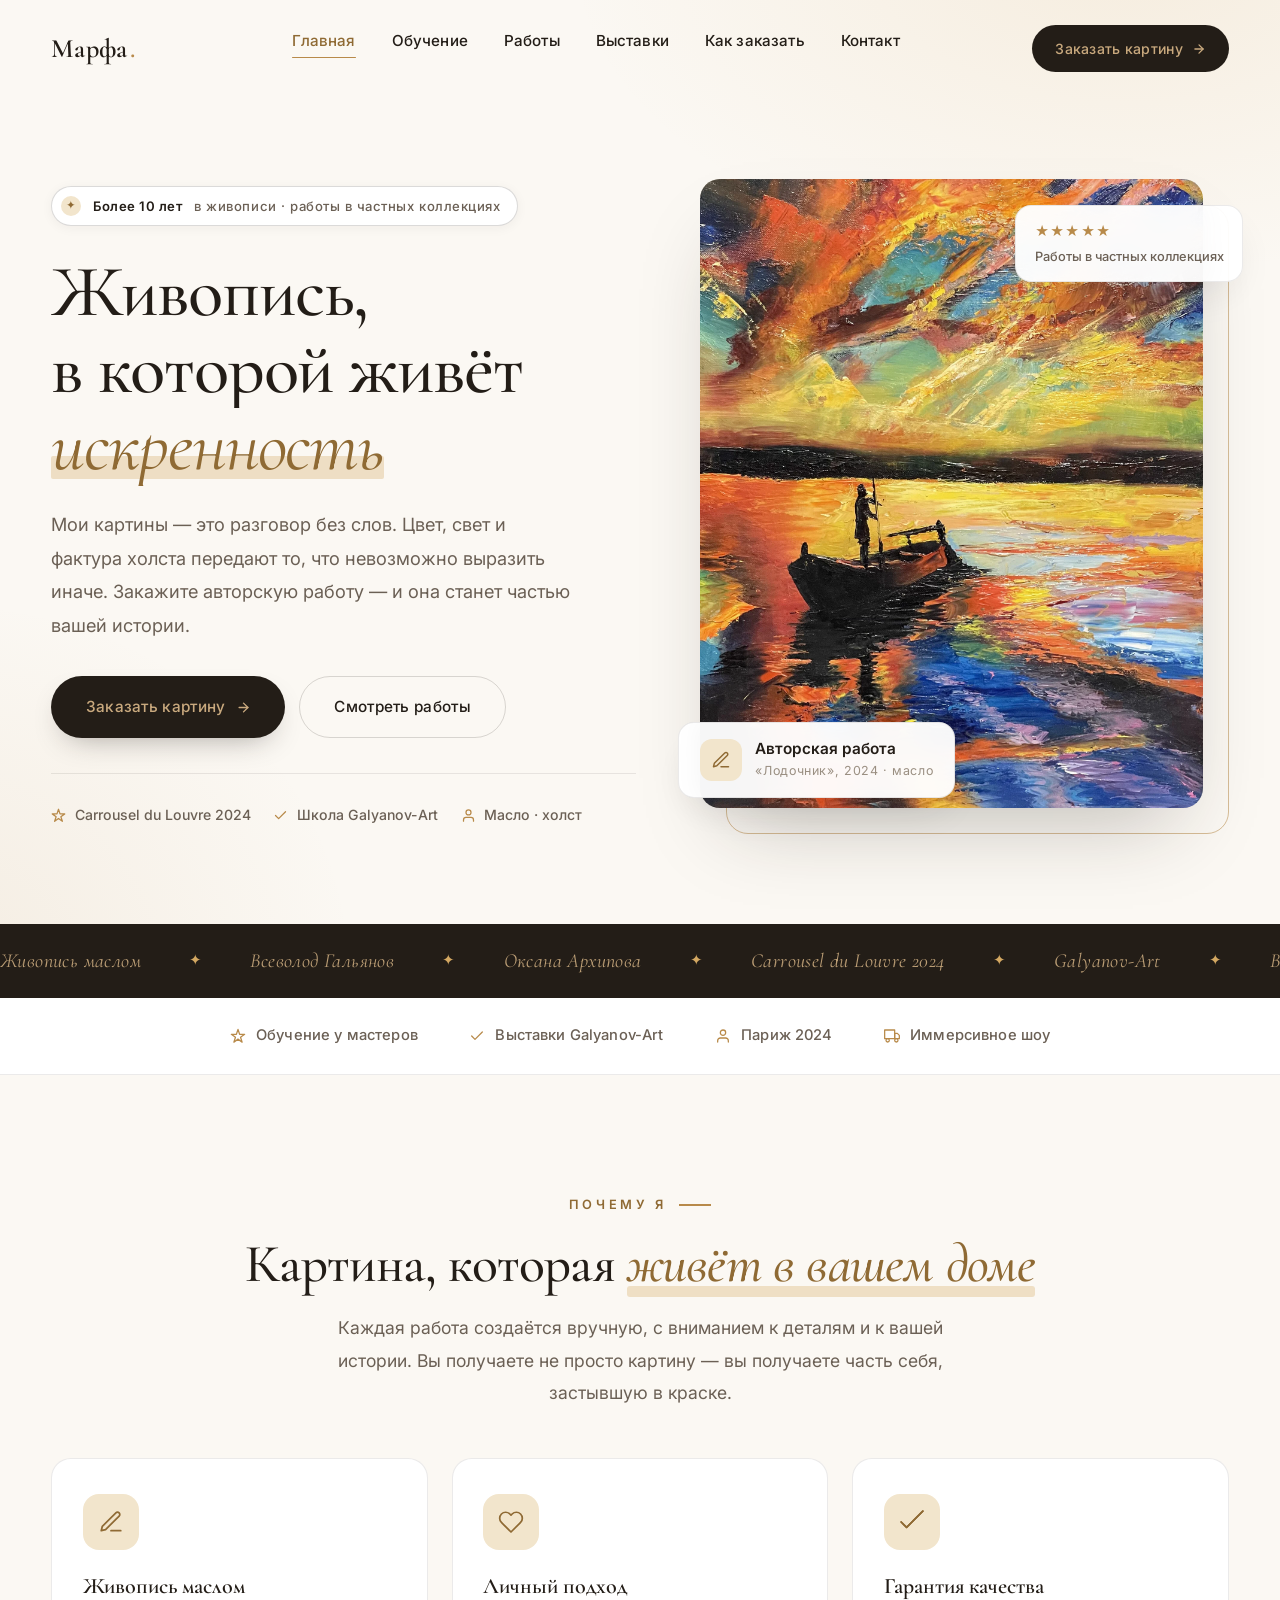
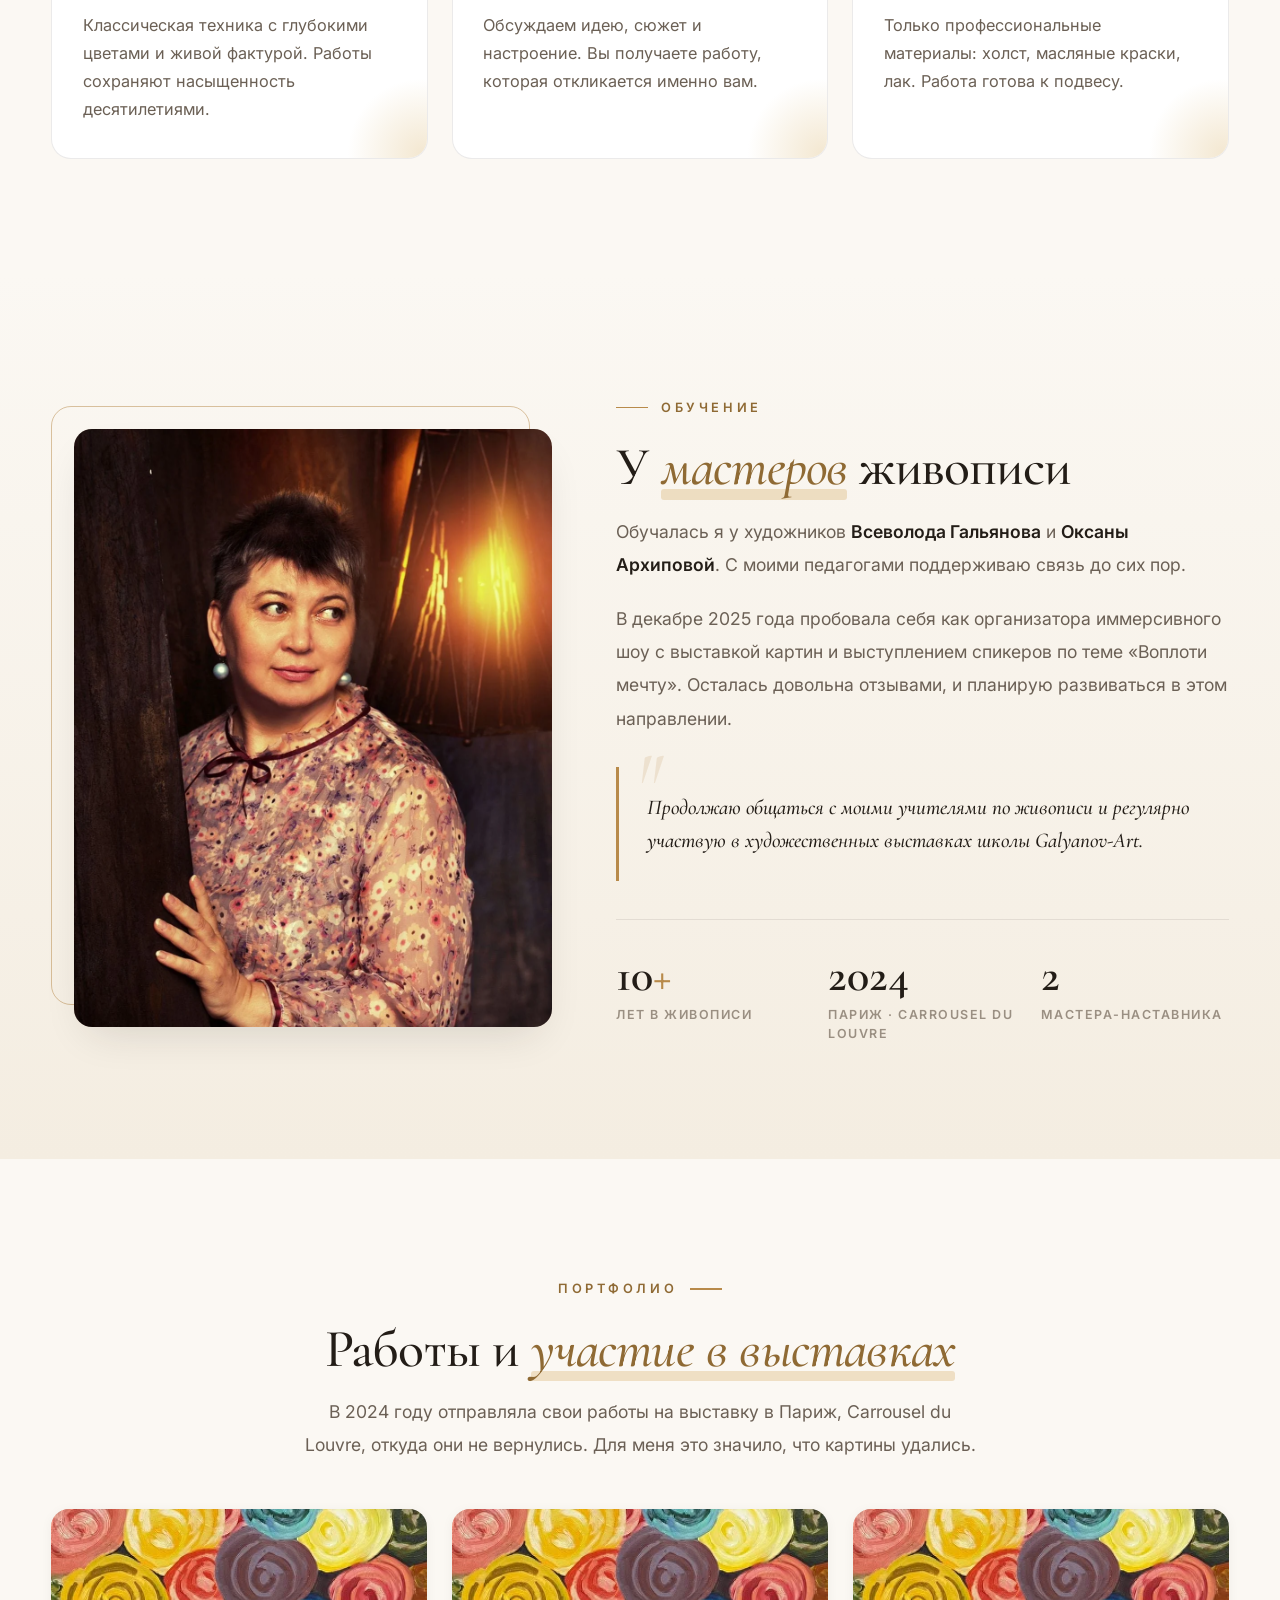
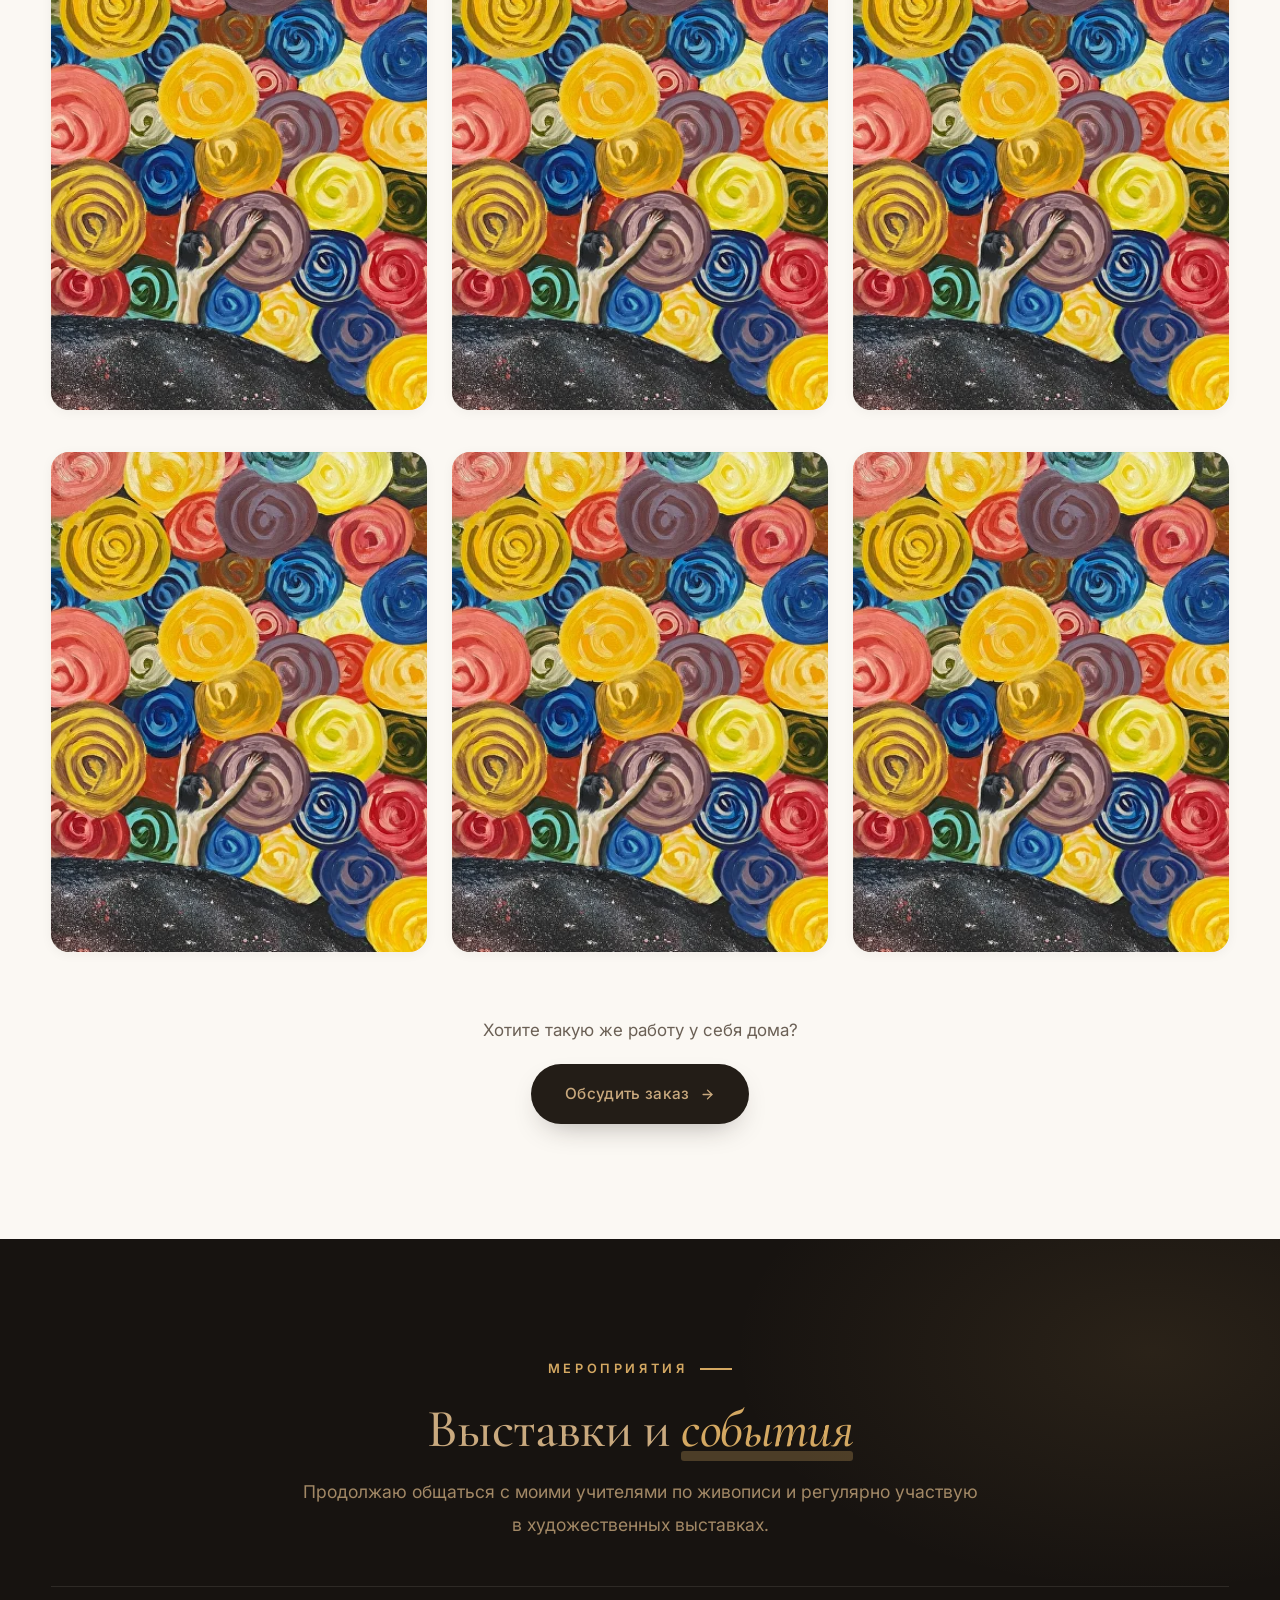
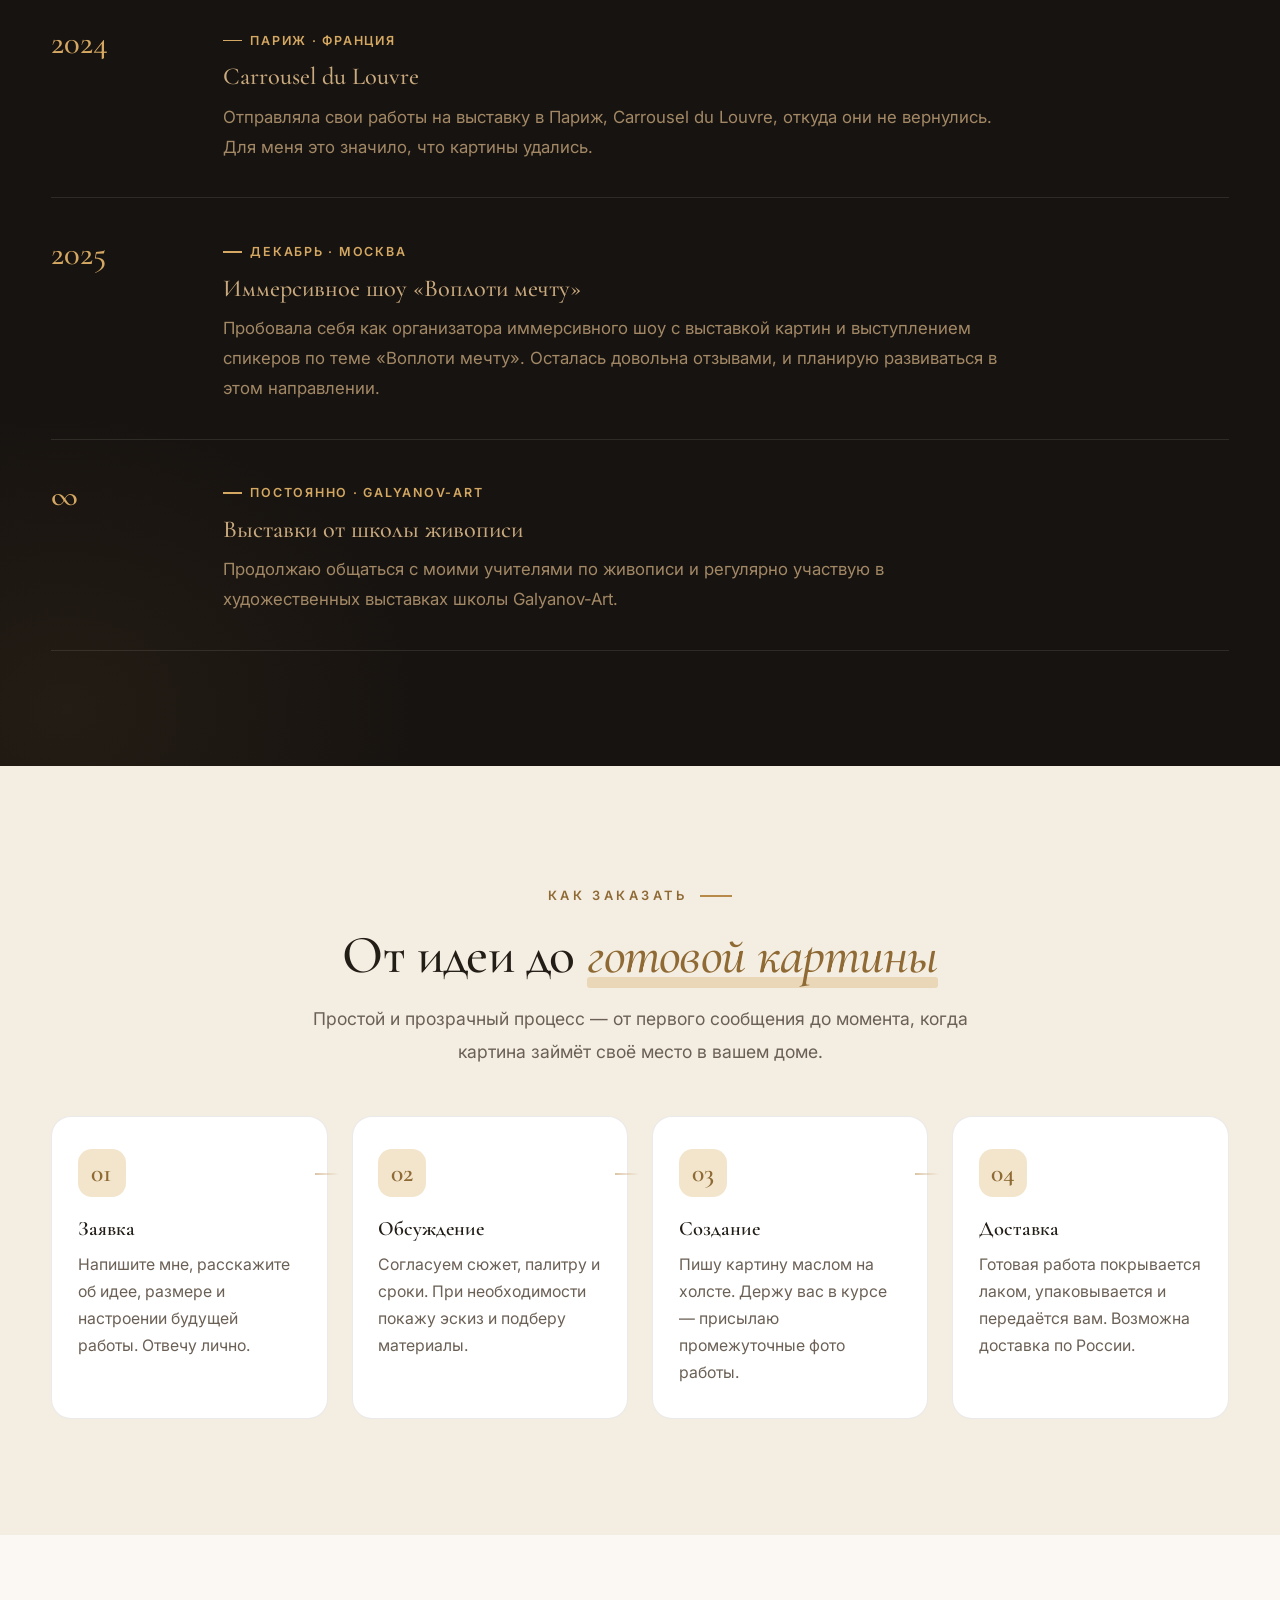
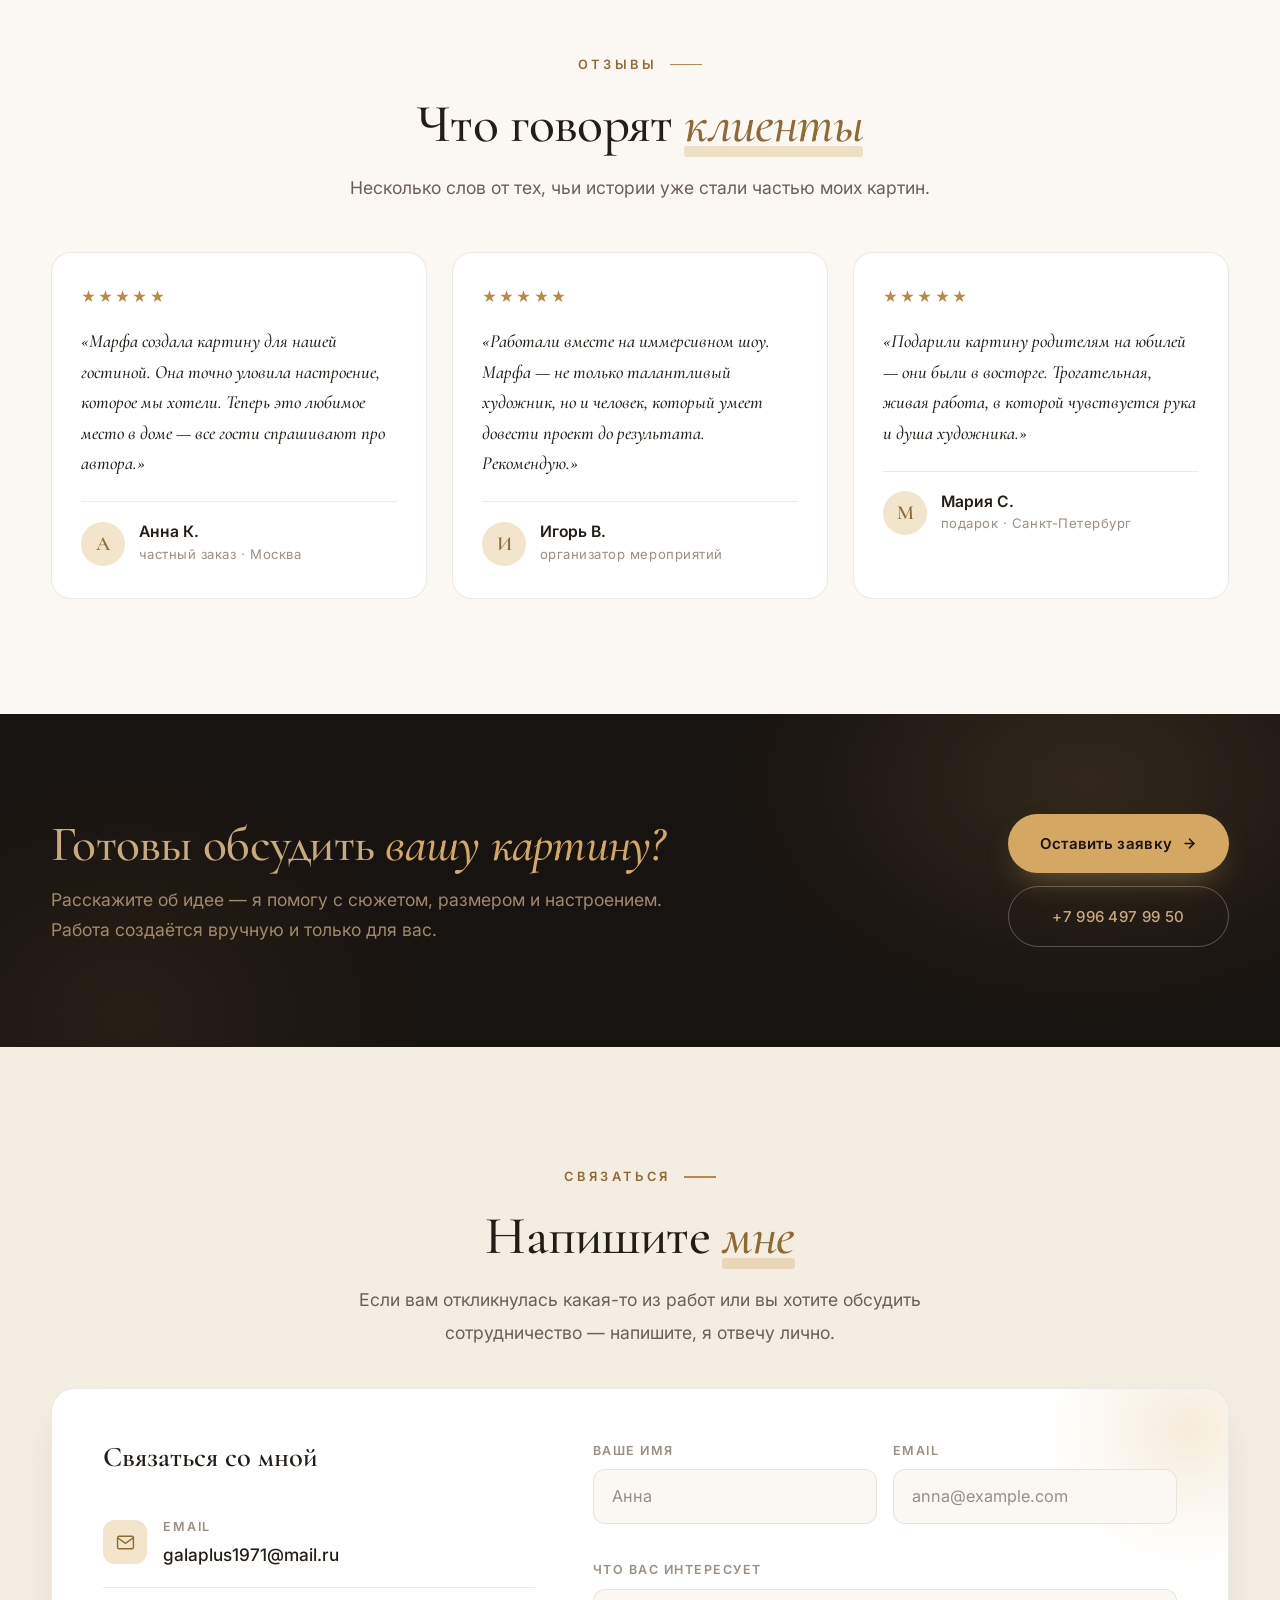
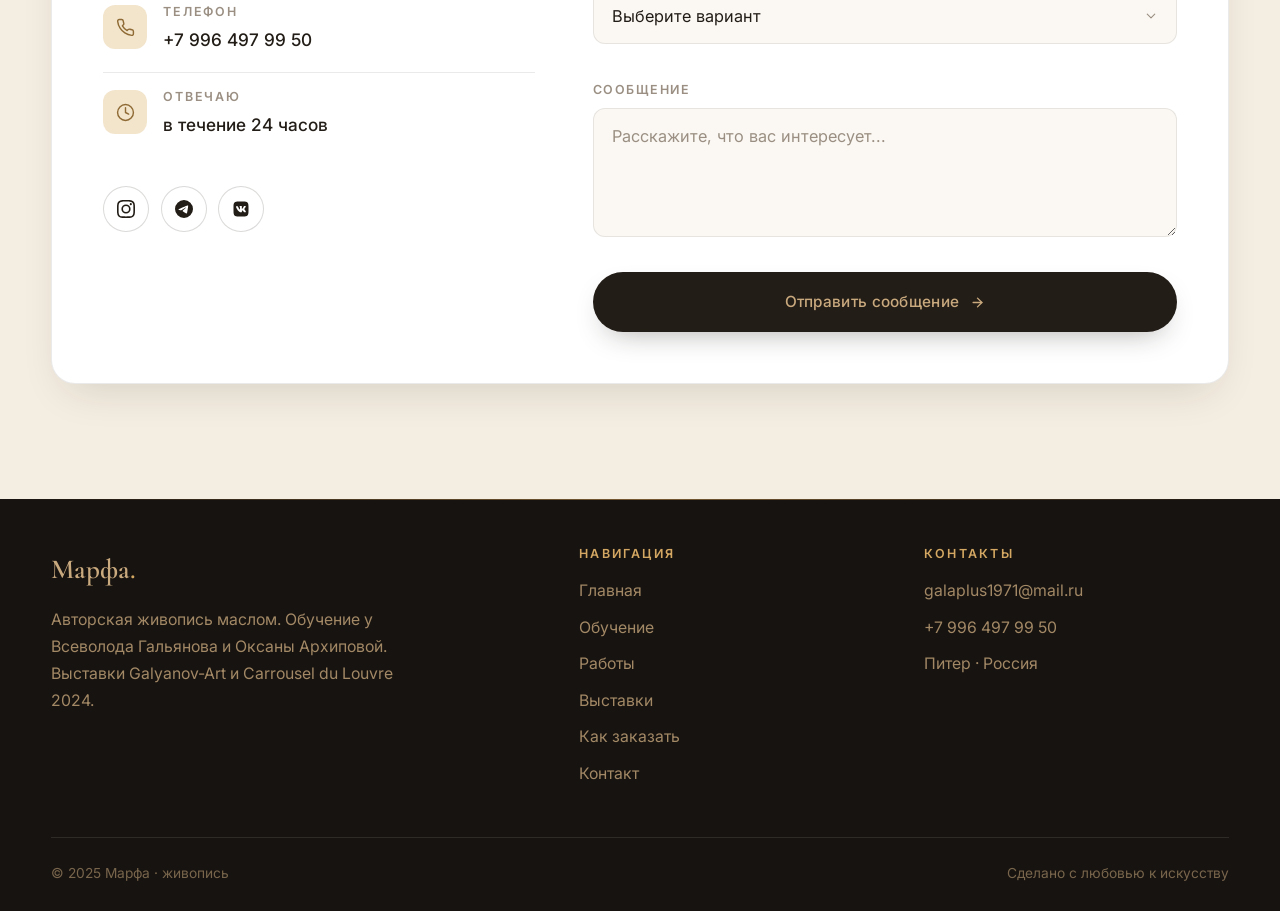
==== commit fe086def: "Увеличения размер текста, замена фона на кофейный, мелки правки" ====
--- a/index.html
+++ b/index.html
@@ -3,8 +3,8 @@
 <head>
   <meta charset="UTF-8">
   <meta name="viewport" content="width=device-width, initial-scale=1.0">
-  <meta name="description" content="Галина Рогожина — художник. Живопись маслом на заказ. Обучение у Всеволода Гальянова и Оксаны Архиповой. Выставки Galyanov-Art, Париж 2024.">
-  <title>Галина Рогожина — художник · Живопись маслом на заказ</title>
+  <meta name="description" content="Марфа — художник. Живопись маслом на заказ. Обучение у Всеволода Гальянова и Оксаны Архиповой. Выставки Galyanov-Art, Париж 2024.">
+  <title>Марфа — художник · Живопись маслом на заказ</title>
 
   <!-- Bootstrap 5 -->
   <link href="https://cdn.jsdelivr.net/npm/bootstrap@5.3.8/dist/css/bootstrap.min.css" rel="stylesheet" integrity="sha384-sRIl4kxILFvY47J16cr9ZwB07vP4J8+LH7qKQnuqkuIAvNWLzeN8tE5YBujZqJLB" crossorigin="anonymous">
@@ -12,1957 +12,7 @@
   <link rel="preconnect" href="https://fonts.googleapis.com">
   <link rel="preconnect" href="https://fonts.gstatic.com" crossorigin>
   <link href="https://fonts.googleapis.com/css2?family=Cormorant+Garamond:ital,wght@0,400;0,500;0,600;0,700;1,400;1,500&family=Inter:wght@300;400;500;600;700&display=swap" rel="stylesheet">
-
-  <style>
-    :root{
-      --bg:#fbf8f3;
-      --bg-2:#f4ede1;
-      --bg-3:#efe6d5;
-      --surface:#ffffff;
-      --dark:#171310;
-      --dark-2:#1e1a16;
-      --dark-3:#2a2520;
-
-      --ink:#231d17;
-      --ink-soft:#6b6055;
-      --ink-mute:#9a8f82;
-      --on-dark:#f6f0e5;
-      --on-dark-soft:rgba(246,240,229,.68);
-      --on-dark-mute:rgba(246,240,229,.42);
-
-      --gold:#b88a4a;
-      --gold-2:#d4a862;
-      --gold-deep:#8f6a34;
-      --gold-soft:#f2e5cc;
-      --gold-glow:rgba(184,138,74,.18);
-
-      --border:rgba(35,29,23,.09);
-      --border-2:rgba(35,29,23,.16);
-
-      --font-display:'Cormorant Garamond', Georgia, serif;
-      --font-body:'Inter', system-ui, sans-serif;
-
-      --ease:cubic-bezier(.22,.61,.36,1);
-      --ease-spring:cubic-bezier(.34,1.4,.64,1);
-
-      --shadow-sm:0 2px 12px rgba(35,29,23,.05);
-      --shadow-md:0 18px 44px -16px rgba(35,29,23,.16);
-      --shadow-lg:0 40px 80px -30px rgba(35,29,23,.28);
-      --shadow-gold:0 22px 48px -18px rgba(143,106,52,.42);
-    }
-
-    *{margin:0;padding:0;box-sizing:border-box;}
-    html{scroll-behavior:smooth;scroll-padding-top:90px;}
-
-    body{
-      font-family:var(--font-body);
-      background:var(--bg);
-      color:var(--ink);
-      overflow-x:hidden;
-      line-height:1.65;
-      -webkit-font-smoothing:antialiased;
-      -moz-osx-font-smoothing:grayscale;
-    }
-
-    ::selection{background:var(--gold-soft);color:var(--ink);}
-    a{color:inherit;}
-    img{max-width:100%;display:block;}
-
-    /* ============================================================
-       LOADER
-       ============================================================ */
-    .loader{
-      position:fixed;inset:0;
-      background:var(--bg);
-      z-index:10000;
-      display:flex;align-items:center;justify-content:center;
-      transition:opacity .8s var(--ease) .25s, visibility .8s var(--ease) .25s;
-    }
-    .loader.hidden{opacity:0;visibility:hidden;}
-    .loader-inner{text-align:center;}
-    .loader-mark{
-      font-family:var(--font-display);
-      font-size:clamp(3rem,8vw,5rem);
-      font-weight:500;
-      letter-spacing:.06em;
-      color:var(--ink);
-      line-height:1;
-      overflow:hidden;
-      display:block;
-    }
-    .loader-mark span{
-      display:inline-block;
-      transform:translateY(105%);
-      animation:markUp .95s var(--ease) forwards;
-    }
-    .loader-mark span:nth-child(1){animation-delay:.05s;}
-    .loader-mark span:nth-child(2){animation-delay:.12s;}
-    .loader-mark span:nth-child(3){animation-delay:.19s;}
-    .loader-mark span:nth-child(4){animation-delay:.26s;}
-    .loader-mark span:nth-child(5){animation-delay:.33s;}
-    .loader-mark span:nth-child(6){animation-delay:.40s;}
-    .loader-mark span:nth-child(7){animation-delay:.47s;color:var(--gold);}
-    @keyframes markUp{to{transform:translateY(0);}}
-    .loader-line{
-      width:180px;height:2px;
-      background:var(--border-2);
-      margin:1.8rem auto 0;
-      border-radius:2px;
-      overflow:hidden;
-    }
-    .loader-line::after{
-      content:'';
-      display:block;
-      width:42%;height:100%;
-      background:var(--gold);
-      animation:loaderRun 1.3s var(--ease) infinite;
-    }
-    @keyframes loaderRun{
-      0%{transform:translateX(-105%);}
-      100%{transform:translateX(330%);}
-    }
-
-    /* ============================================================
-       SCROLL PROGRESS
-       ============================================================ */
-    .scroll-progress{
-      position:fixed;top:0;left:0;
-      height:2px;width:0%;
-      background:linear-gradient(90deg,var(--gold),var(--gold-2));
-      z-index:9999;
-      transition:width .1s linear;
-    }
-
-    /* ============================================================
-       TOP NAVBAR
-       ============================================================ */
-    .topnav{
-      position:fixed;
-      top:0;left:0;right:0;
-      z-index:1040;
-      padding:1.2rem 0;
-      background:transparent;
-      transition:background .4s var(--ease), padding .4s var(--ease), box-shadow .4s var(--ease);
-    }
-    .topnav.scrolled{
-      padding:.65rem 0;
-      background:rgba(251,248,243,.9);
-      -webkit-backdrop-filter:saturate(180%) blur(18px);
-      backdrop-filter:saturate(180%) blur(18px);
-      box-shadow:0 1px 0 rgba(35,29,23,.06), 0 12px 32px -18px rgba(35,29,23,.18);
-    }
-    .topnav-inner{
-      width:min(1240px,92%);
-      margin:0 auto;
-      display:flex;
-      align-items:center;
-      justify-content:space-between;
-      gap:1rem;
-    }
-    .brand{
-      font-family:var(--font-display);
-      font-size:1.55rem;
-      font-weight:600;
-      letter-spacing:.01em;
-      color:var(--ink);
-      text-decoration:none;
-      display:inline-flex;
-      align-items:baseline;
-      gap:.15rem;
-      transition:letter-spacing .4s var(--ease);
-    }
-    .brand:hover{letter-spacing:.04em;}
-    .brand span{color:var(--gold);}
-
-    .nav-links{
-      display:flex;
-      align-items:center;
-      gap:.35rem;
-      list-style:none;
-    }
-    .nav-links a{
-      position:relative;
-      display:inline-block;
-      padding:.55rem .95rem;
-      font-size:.9rem;
-      font-weight:500;
-      color:var(--ink);
-      text-decoration:none;
-      letter-spacing:.01em;
-      transition:color .3s var(--ease);
-    }
-    .nav-links a::after{
-      content:'';
-      position:absolute;
-      left:.95rem;right:.95rem;
-      bottom:.28rem;
-      height:1.5px;
-      background:var(--gold);
-      border-radius:2px;
-      transform:scaleX(0);
-      transform-origin:center;
-      transition:transform .4s var(--ease);
-    }
-    .nav-links a:hover{color:var(--gold-deep);}
-    .nav-links a:hover::after,
-    .nav-links a.active::after{transform:scaleX(1);}
-    .nav-links a.active{color:var(--gold-deep);}
-
-    .nav-cta{
-      display:inline-flex;
-      align-items:center;
-      gap:.55rem;
-      padding:.72rem 1.45rem;
-      background:var(--ink);
-      color:var(--on-dark);
-      border-radius:50px;
-      font-size:.82rem;
-      font-weight:500;
-      letter-spacing:.02em;
-      text-decoration:none;
-      transition:all .45s var(--ease);
-      margin-left:.5rem;
-      position:relative;
-      overflow:hidden;
-      isolation:isolate;
-    }
-    .nav-cta::before{
-      content:'';
-      position:absolute;inset:0;
-      background:var(--gold-deep);
-      transform:translateY(101%);
-      transition:transform .45s var(--ease);
-      z-index:-1;
-      border-radius:inherit;
-    }
-    .nav-cta:hover::before{transform:translateY(0);}
-    .nav-cta:hover{
-      color:#fff;
-      transform:translateY(-2px);
-      box-shadow:var(--shadow-gold);
-    }
-    .nav-cta svg{transition:transform .4s var(--ease);}
-    .nav-cta:hover svg{transform:translateX(3px);}
-
-    /* Burger */
-    .burger{
-      display:none;
-      width:44px;height:44px;
-      border:1px solid var(--border-2);
-      border-radius:12px;
-      background:var(--surface);
-      flex-direction:column;
-      align-items:center;
-      justify-content:center;
-      gap:5px;
-      cursor:pointer;
-      transition:all .35s var(--ease);
-    }
-    .burger:hover{border-color:var(--gold);}
-    .burger span{
-      display:block;
-      width:18px;height:1.6px;
-      background:var(--ink);
-      transition:all .35s var(--ease);
-    }
-    .burger:hover span{background:var(--gold-deep);}
-
-    /* Mobile offcanvas */
-    .mobile-menu{
-      background:var(--surface) !important;
-      color:var(--ink);
-      width:min(360px,88vw) !important;
-      border-left:1px solid var(--border) !important;
-    }
-    .mobile-menu .offcanvas-header{
-      padding:1.4rem 1.6rem;
-      border-bottom:1px solid var(--border);
-    }
-    .mobile-menu .offcanvas-title{
-      font-family:var(--font-display);
-      font-size:1.3rem;
-      font-weight:600;
-    }
-    .mobile-menu .btn-close{opacity:.55;}
-    .mobile-menu .offcanvas-body{padding:1rem 0;}
-    .mnav{
-      display:flex;
-      align-items:baseline;
-      gap:1.1rem;
-      padding:1.15rem 1.7rem;
-      border-bottom:1px solid var(--border);
-      text-decoration:none;
-      color:var(--ink);
-      font-family:var(--font-display);
-      font-size:1.4rem;
-      font-weight:500;
-      transition:all .35s var(--ease);
-    }
-    .mnav .num{
-      font-family:var(--font-body);
-      font-size:.68rem;
-      font-weight:500;
-      letter-spacing:.16em;
-      color:var(--gold);
-    }
-    .mnav:hover{
-      color:var(--gold-deep);
-      padding-left:2.2rem;
-      background:var(--bg-2);
-    }
-    .mobile-menu .offcanvas-footer{
-      padding:1.4rem 1.7rem 2rem;
-      border-top:1px solid var(--border);
-      background:var(--bg-2);
-    }
-    .mobile-menu .offcanvas-footer a{
-      display:block;
-      color:var(--ink-soft);
-      text-decoration:none;
-      font-size:.92rem;
-      margin-bottom:.6rem;
-      transition:color .3s ease;
-    }
-    .mobile-menu .offcanvas-footer a:hover{color:var(--gold-deep);}
-    .mobile-menu .offcanvas-footer .mcta{
-      display:inline-flex;
-      align-items:center;
-      gap:.5rem;
-      padding:.85rem 1.5rem;
-      background:var(--ink);
-      color:var(--on-dark);
-      border-radius:50px;
-      font-size:.82rem;
-      font-weight:500;
-      margin-top:.9rem;
-      transition:background .35s var(--ease);
-    }
-    .mobile-menu .offcanvas-footer .mcta:hover{background:var(--gold-deep);color:#fff;}
-
-    /* ============================================================
-       HERO
-       ============================================================ */
-    .hero{
-      position:relative;
-      padding:clamp(130px,14vw,190px) 0 clamp(60px,7vw,100px);
-      overflow:hidden;
-      background:
-        radial-gradient(900px 520px at 88% -5%, rgba(212,168,98,.14), transparent 62%),
-        radial-gradient(700px 620px at -5% 105%, rgba(184,138,74,.10), transparent 60%),
-        var(--bg);
-    }
-    .hero-inner{
-      width:min(1240px,92%);
-      margin:0 auto;
-      display:grid;
-      grid-template-columns:1.05fr .95fr;
-      gap:clamp(2rem,5vw,4.5rem);
-      align-items:center;
-    }
-
-    .hero-badge{
-      display:inline-flex;
-      align-items:center;
-      gap:.75rem;
-      padding:.5rem 1.05rem .5rem .55rem;
-      background:var(--surface);
-      border:1px solid var(--border-2);
-      border-radius:50px;
-      font-size:.76rem;
-      font-weight:500;
-      color:var(--ink-soft);
-      letter-spacing:.04em;
-      margin-bottom:1.7rem;
-      box-shadow:var(--shadow-sm);
-      opacity:0;
-      animation:fadeUp .9s var(--ease) .15s forwards;
-    }
-    .hero-badge .dot{
-      width:20px;height:20px;
-      border-radius:50%;
-      background:var(--gold-soft);
-      color:var(--gold-deep);
-      display:inline-flex;
-      align-items:center;
-      justify-content:center;
-      font-size:.66rem;
-    }
-    .hero-badge strong{color:var(--ink);font-weight:600;}
-    @keyframes fadeUp{
-      from{opacity:0;transform:translateY(22px);}
-      to{opacity:1;transform:translateY(0);}
-    }
-
-    .hero-title{
-      font-family:var(--font-display);
-      font-weight:500;
-      font-size:clamp(2.5rem,5.4vw,4.4rem);
-      line-height:1.06;
-      letter-spacing:-.015em;
-      color:var(--ink);
-      margin-bottom:1.4rem;
-    }
-    .hero-title .line{display:block;overflow:hidden;}
-    .hero-title .line > span{
-      display:inline-block;
-      transform:translateY(110%);
-      opacity:0;
-      animation:revealLine 1.05s var(--ease) forwards;
-    }
-    .hero-title .line:nth-child(1) > span{animation-delay:.35s;}
-    .hero-title .line:nth-child(2) > span{animation-delay:.48s;}
-    .hero-title .line:nth-child(3) > span{animation-delay:.61s;}
-    @keyframes revealLine{to{transform:translateY(0);opacity:1;}}
-    .hero-title em{
-      font-style:italic;
-      font-weight:400;
-      color:var(--gold-deep);
-      position:relative;
-      display:inline-block;
-    }
-    .hero-title em::after{
-      content:'';
-      position:absolute;
-      left:0;right:0;bottom:.08em;
-      height:.32em;
-      background:rgba(212,168,98,.32);
-      z-index:-1;
-      border-radius:2px;
-      transform:scaleX(0);
-      transform-origin:left;
-      animation:lineGrow 1s var(--ease) 1.2s forwards;
-    }
-    @keyframes lineGrow{to{transform:scaleX(1);}}
-
-    .hero-text{
-      color:var(--ink-soft);
-      max-width:48ch;
-      font-size:1.06rem;
-      line-height:1.85;
-      margin-bottom:2.1rem;
-      opacity:0;
-      animation:fadeUp .9s var(--ease) 1s forwards;
-    }
-
-    .hero-cta{
-      display:flex;
-      flex-wrap:wrap;
-      gap:.85rem;
-      margin-bottom:2.2rem;
-      opacity:0;
-      animation:fadeUp .9s var(--ease) 1.15s forwards;
-    }
-
-    /* Buttons */
-    .btn-gold{
-      position:relative;
-      display:inline-flex;
-      align-items:center;
-      gap:.65rem;
-      padding:1.05rem 2.15rem;
-      background:var(--ink);
-      color:var(--on-dark);
-      border:none;
-      border-radius:50px;
-      font-size:.9rem;
-      font-weight:500;
-      letter-spacing:.02em;
-      text-decoration:none;
-      cursor:pointer;
-      overflow:hidden;
-      isolation:isolate;
-      transition:transform .5s var(--ease), box-shadow .5s var(--ease);
-      box-shadow:0 12px 30px -14px rgba(35,29,23,.42);
-    }
-    .btn-gold::before{
-      content:'';
-      position:absolute;inset:0;
-      background:var(--gold-deep);
-      transform:translateY(101%);
-      transition:transform .5s var(--ease);
-      z-index:-1;
-    }
-    .btn-gold:hover::before{transform:translateY(0);}
-    .btn-gold:hover{
-      color:#fff;
-      transform:translateY(-3px);
-      box-shadow:var(--shadow-gold);
-    }
-    .btn-gold svg{transition:transform .45s var(--ease);}
-    .btn-gold:hover svg{transform:translateX(4px);}
-    .btn-gold .ripple{
-      position:absolute;
-      border-radius:50%;
-      background:rgba(255,255,255,.4);
-      transform:scale(0);
-      animation:ripple .7s var(--ease);
-      pointer-events:none;
-    }
-    @keyframes ripple{to{transform:scale(3);opacity:0;}}
-
-    .btn-ghost{
-      position:relative;
-      display:inline-flex;
-      align-items:center;
-      gap:.65rem;
-      padding:1.05rem 2.15rem;
-      border:1.5px solid var(--border-2);
-      background:transparent;
-      color:var(--ink);
-      border-radius:50px;
-      font-size:.9rem;
-      font-weight:500;
-      letter-spacing:.02em;
-      text-decoration:none;
-      cursor:pointer;
-      overflow:hidden;
-      isolation:isolate;
-      transition:all .45s var(--ease);
-    }
-    .btn-ghost::before{
-      content:'';
-      position:absolute;inset:0;
-      background:var(--gold-soft);
-      transform:scaleX(0);
-      transform-origin:right;
-      transition:transform .5s var(--ease);
-      z-index:-1;
-      border-radius:inherit;
-    }
-    .btn-ghost:hover::before{transform:scaleX(1);transform-origin:left;}
-    .btn-ghost:hover{
-      border-color:var(--gold);
-      color:var(--gold-deep);
-      transform:translateY(-3px);
-    }
-
-    /* Hero social proof */
-    .hero-proof{
-      display:flex;
-      flex-wrap:wrap;
-      align-items:center;
-      gap:1.4rem;
-      padding-top:1.8rem;
-      border-top:1px solid var(--border);
-      opacity:0;
-      animation:fadeUp .9s var(--ease) 1.3s forwards;
-    }
-    .proof-item{
-      display:inline-flex;
-      align-items:center;
-      gap:.55rem;
-      font-size:.82rem;
-      color:var(--ink-soft);
-      font-weight:500;
-    }
-    .proof-item svg{color:var(--gold);flex-shrink:0;}
-
-    /* Hero visual */
-    .hero-visual{
-      position:relative;
-      padding:0 1.6rem 1.6rem 0;
-      opacity:0;
-      animation:visualIn 1.3s var(--ease) .55s forwards;
-    }
-    @keyframes visualIn{
-      from{opacity:0;transform:translateY(38px) scale(.97);}
-      to{opacity:1;transform:translateY(0) scale(1);}
-    }
-    .hero-frame{
-      position:relative;
-      border-radius:20px;
-      overflow:hidden;
-      box-shadow:var(--shadow-lg);
-      background:var(--bg-3);
-    }
-    .hero-frame img{
-      width:100%;
-      aspect-ratio:4/5;
-      object-fit:cover;
-      transition:transform 1.4s var(--ease);
-    }
-    .hero-visual:hover .hero-frame img{transform:scale(1.04);}
-    .hero-visual::before{
-      content:'';
-      position:absolute;
-      right:0;bottom:0;
-      width:calc(100% - 1.6rem);
-      height:calc(100% - 1.6rem);
-      border:1.5px solid var(--gold);
-      border-radius:22px;
-      opacity:.55;
-      pointer-events:none;
-      transition:transform .7s var(--ease), opacity .7s var(--ease);
-    }
-    .hero-visual:hover::before{transform:translate(-10px,-10px);opacity:.85;}
-
-    /* Floating cards on hero image */
-    .hero-float{
-      position:absolute;
-      background:rgba(255,255,255,.96);
-      -webkit-backdrop-filter:blur(12px);
-      backdrop-filter:blur(12px);
-      border-radius:16px;
-      box-shadow:var(--shadow-md);
-      border:1px solid var(--border);
-      z-index:3;
-    }
-    .hero-float-1{
-      left:-22px;
-      bottom:36px;
-      padding:1rem 1.3rem;
-      display:flex;
-      align-items:center;
-      gap:.85rem;
-      animation:floaty 6s ease-in-out infinite;
-    }
-    .hero-float-1 .ic{
-      width:42px;height:42px;
-      border-radius:12px;
-      background:var(--gold-soft);
-      color:var(--gold-deep);
-      display:flex;
-      align-items:center;
-      justify-content:center;
-      flex-shrink:0;
-    }
-    .hero-float-1 .txt{line-height:1.3;}
-    .hero-float-1 .txt strong{
-      display:block;
-      font-size:.9rem;
-      color:var(--ink);
-      font-weight:600;
-    }
-    .hero-float-1 .txt span{
-      font-size:.72rem;
-      color:var(--ink-mute);
-      letter-spacing:.05em;
-    }
-
-    .hero-float-2{
-      top:26px;
-      right:-14px;
-      padding:.85rem 1.15rem;
-      animation:floaty 7s ease-in-out infinite .5s;
-    }
-    .hero-float-2 .stars{
-      color:var(--gold);
-      font-size:.8rem;
-      letter-spacing:.1em;
-      margin-bottom:.2rem;
-    }
-    .hero-float-2 .txt{
-      font-size:.74rem;
-      color:var(--ink-soft);
-      font-weight:500;
-    }
-    @keyframes floaty{
-      0%,100%{transform:translateY(0);}
-      50%{transform:translateY(-10px);}
-    }
-
-    /* ============================================================
-       MARQUEE
-       ============================================================ */
-    .marquee{
-      background:var(--ink);
-      color:var(--on-dark);
-      overflow:hidden;
-      padding:1.25rem 0;
-      position:relative;
-    }
-    .marquee-track{
-      display:flex;
-      gap:3rem;
-      white-space:nowrap;
-      width:max-content;
-      animation:marquee 34s linear infinite;
-      will-change:transform;
-    }
-    .marquee:hover .marquee-track{animation-play-state:paused;}
-    @keyframes marquee{
-      from{transform:translateX(0);}
-      to{transform:translateX(-50%);}
-    }
-    .marquee-item{
-      display:inline-flex;
-      align-items:center;
-      gap:3rem;
-      font-family:var(--font-display);
-      font-style:italic;
-      font-size:1.15rem;
-      font-weight:400;
-      color:rgba(246,240,229,.92);
-      letter-spacing:.02em;
-    }
-    .marquee-item::after{
-      content:'✦';
-      color:var(--gold-2);
-      font-style:normal;
-      font-size:.9rem;
-    }
-
-    /* ============================================================
-       TRUST STRIP
-       ============================================================ */
-    .trust{
-      background:var(--surface);
-      border-bottom:1px solid var(--border);
-    }
-    .trust-inner{
-      width:min(1240px,92%);
-      margin:0 auto;
-      display:flex;
-      flex-wrap:wrap;
-      justify-content:center;
-      gap:1rem 3.2rem;
-      padding:1.6rem 0;
-    }
-    .trust-item{
-      display:inline-flex;
-      align-items:center;
-      gap:.65rem;
-      font-size:.85rem;
-      color:var(--ink-soft);
-      font-weight:500;
-      letter-spacing:.01em;
-      transition:color .35s var(--ease);
-    }
-    .trust-item:hover{color:var(--gold-deep);}
-    .trust-item svg{
-      color:var(--gold);
-      flex-shrink:0;
-      transition:transform .5s var(--ease-spring);
-    }
-    .trust-item:hover svg{transform:rotate(360deg) scale(1.1);}
-
-    /* ============================================================
-       SECTIONS
-       ============================================================ */
-    section{position:relative;padding:clamp(70px,9vw,120px) 0;}
-    .wrap{width:min(1240px,92%);margin:0 auto;position:relative;z-index:2;}
-
-    .sec-head{
-      display:inline-flex;
-      align-items:center;
-      gap:.8rem;
-      font-size:.74rem;
-      letter-spacing:.28em;
-      text-transform:uppercase;
-      color:var(--gold-deep);
-      font-weight:600;
-      margin-bottom:1.1rem;
-    }
-    .sec-head::before{
-      content:'';
-      width:2rem;height:1.5px;
-      background:var(--gold);
-      display:inline-block;
-    }
-    .text-center .sec-head::before{display:none;}
-    .text-center .sec-head::after{
-      content:'';
-      width:2rem;height:1.5px;
-      background:var(--gold);
-      display:inline-block;
-    }
-
-    .sec-title{
-      font-family:var(--font-display);
-      font-weight:500;
-      font-size:clamp(2rem,4.2vw,3.1rem);
-      line-height:1.14;
-      letter-spacing:-.015em;
-      color:var(--ink);
-      margin-bottom:1.1rem;
-    }
-    .sec-title em{
-      font-style:italic;
-      color:var(--gold-deep);
-      position:relative;
-      display:inline-block;
-    }
-    .sec-title em::after{
-      content:'';
-      position:absolute;
-      left:0;right:0;bottom:-.05em;
-      height:.2em;
-      background:rgba(212,168,98,.32);
-      z-index:-1;
-      border-radius:3px;
-      transform:scaleX(0);
-      transform-origin:left;
-      transition:transform .9s var(--ease) .25s;
-    }
-    .reveal.in .sec-title em::after{transform:scaleX(1);}
-
-    .sec-sub{
-      color:var(--ink-soft);
-      font-size:1.02rem;
-      max-width:62ch;
-      line-height:1.85;
-    }
-    .text-center .sec-sub{margin-left:auto;margin-right:auto;}
-
-    /* Reveal */
-    .reveal{
-      opacity:0;
-      transform:translateY(34px);
-      transition:opacity 1s var(--ease), transform 1s var(--ease);
-    }
-    .reveal.in{opacity:1;transform:translateY(0);}
-    .d1{transition-delay:.12s;}
-    .d2{transition-delay:.24s;}
-    .d3{transition-delay:.36s;}
-    .d4{transition-delay:.48s;}
-
-    /* ============================================================
-       VALUE CARDS (Why me)
-       ============================================================ */
-    .values{
-      display:grid;
-      grid-template-columns:repeat(3,1fr);
-      gap:1.5rem;
-      margin-top:3rem;
-    }
-    .value{
-      position:relative;
-      background:var(--surface);
-      border:1px solid var(--border);
-      border-radius:20px;
-      padding:2.2rem 1.9rem;
-      transition:all .55s var(--ease);
-      overflow:hidden;
-    }
-    .value::before{
-      content:'';
-      position:absolute;
-      top:0;left:0;
-      height:3px;width:0;
-      background:linear-gradient(90deg,var(--gold),var(--gold-2));
-      transition:width .65s var(--ease);
-    }
-    .value::after{
-      content:'';
-      position:absolute;
-      bottom:-70px;right:-70px;
-      width:150px;height:150px;
-      border-radius:50%;
-      background:radial-gradient(circle,rgba(242,229,204,.9),rgba(242,229,204,0) 70%);
-      transition:transform .7s var(--ease);
-      pointer-events:none;
-    }
-    .value:hover{
-      transform:translateY(-8px);
-      border-color:rgba(184,138,74,.32);
-      box-shadow:var(--shadow-md);
-    }
-    .value:hover::before{width:100%;}
-    .value:hover::after{transform:scale(1.5);}
-
-    .value-icon{
-      width:56px;height:56px;
-      border-radius:16px;
-      background:var(--gold-soft);
-      color:var(--gold-deep);
-      display:flex;
-      align-items:center;
-      justify-content:center;
-      margin-bottom:1.4rem;
-      transition:all .55s var(--ease-spring);
-      position:relative;
-      z-index:2;
-    }
-    .value:hover .value-icon{
-      background:var(--gold);
-      color:#fff;
-      transform:rotate(-8deg) scale(1.1);
-    }
-    .value h4{
-      font-family:var(--font-display);
-      font-size:1.28rem;
-      font-weight:600;
-      color:var(--ink);
-      margin-bottom:.6rem;
-      position:relative;
-      z-index:2;
-      line-height:1.3;
-    }
-    .value p{
-      color:var(--ink-soft);
-      font-size:.95rem;
-      line-height:1.72;
-      margin:0;
-      position:relative;
-      z-index:2;
-    }
-
-    /* ============================================================
-       ABOUT
-       ============================================================ */
-    .about{
-      background:linear-gradient(180deg,var(--bg) 0%,var(--bg-2) 100%);
-    }
-    .about-grid{
-      display:grid;
-      grid-template-columns:.9fr 1.1fr;
-      gap:clamp(2rem,5vw,4.5rem);
-      align-items:center;
-    }
-    .about-media{
-      position:relative;
-      padding:1.4rem 0 0 1.4rem;
-    }
-    .about-media::before{
-      content:'';
-      position:absolute;
-      top:0;left:0;
-      width:calc(100% - 1.4rem);
-      height:calc(100% - 1.4rem);
-      border:1.5px solid var(--gold);
-      border-radius:20px;
-      opacity:.5;
-      pointer-events:none;
-      transition:transform .7s var(--ease);
-    }
-    .about-media:hover::before{transform:translate(10px,10px);}
-    .about-media .frame{
-      position:relative;
-      border-radius:18px;
-      overflow:hidden;
-      box-shadow:var(--shadow-md);
-      background:var(--bg-3);
-    }
-    .about-media img{
-      width:100%;
-      aspect-ratio:4/5;
-      object-fit:cover;
-      transition:transform 1.4s var(--ease);
-    }
-    .about-media:hover img{transform:scale(1.05);}
-
-    .about-text p{
-      color:var(--ink-soft);
-      font-size:1.02rem;
-      line-height:1.9;
-      margin-bottom:1.25rem;
-    }
-    .about-text p strong{color:var(--ink);font-weight:600;}
-
-    .about-quote{
-      position:relative;
-      margin:2rem 0 0;
-      padding:1.5rem 0 1.5rem 1.7rem;
-      border-left:3px solid var(--gold);
-      font-family:var(--font-display);
-      font-style:italic;
-      font-size:1.22rem;
-      line-height:1.55;
-      color:var(--ink);
-      font-weight:500;
-    }
-    .about-quote::before{
-      content:'"';
-      position:absolute;
-      top:-1.6rem;left:1rem;
-      font-family:var(--font-display);
-      font-size:5rem;
-      line-height:1;
-      color:rgba(184,138,74,.16);
-      pointer-events:none;
-    }
-
-    .stats{
-      display:grid;
-      grid-template-columns:repeat(3,1fr);
-      gap:1.5rem;
-      margin-top:2.4rem;
-      padding-top:2rem;
-      border-top:1px solid var(--border);
-    }
-    .stat-num{
-      font-family:var(--font-display);
-      font-size:clamp(2rem,3.6vw,2.7rem);
-      font-weight:600;
-      line-height:1;
-      color:var(--ink);
-      margin-bottom:.5rem;
-    }
-    .stat-num span{color:var(--gold);}
-    .stat-label{
-      font-size:.72rem;
-      letter-spacing:.12em;
-      text-transform:uppercase;
-      color:var(--ink-mute);
-      font-weight:600;
-      line-height:1.5;
-    }
-
-    /* ============================================================
-       GALLERY
-       ============================================================ */
-    .gallery{
-      background:var(--bg);
-    }
-    .gallery-grid{
-      display:grid;
-      grid-template-columns:repeat(3,1fr);
-      gap:1.6rem;
-      margin-top:3rem;
-    }
-    .gallery-card{
-      position:relative;
-      cursor:pointer;
-      border-radius:18px;
-      overflow:hidden;
-      background:var(--bg-3);
-      box-shadow:var(--shadow-sm);
-      transition:transform .55s var(--ease), box-shadow .55s var(--ease);
-    }
-    .gallery-card:hover{
-      transform:translateY(-8px);
-      box-shadow:var(--shadow-lg);
-    }
-    .gc-media{
-      position:relative;
-      overflow:hidden;
-      aspect-ratio:3/4;
-    }
-    .gc-media img{
-      width:100%;height:100%;
-      object-fit:cover;
-      transition:transform 1.2s var(--ease);
-    }
-    .gallery-card:hover .gc-media img{transform:scale(1.08);}
-
-    .gc-overlay{
-      position:absolute;
-      inset:0;
-      background:linear-gradient(to top,rgba(23,19,16,.9) 0%,rgba(23,19,16,.15) 55%,transparent 100%);
-      opacity:0;
-      transition:opacity .5s ease;
-      display:flex;
-      flex-direction:column;
-      justify-content:flex-end;
-      padding:1.6rem;
-    }
-    .gallery-card:hover .gc-overlay{opacity:1;}
-    .gc-overlay h4{
-      font-family:var(--font-display);
-      color:#fff;
-      font-size:1.28rem;
-      font-weight:600;
-      margin-bottom:.35rem;
-      transform:translateY(18px);
-      transition:transform .5s var(--ease);
-    }
-    .gc-overlay p{
-      color:rgba(255,255,255,.88);
-      font-size:.82rem;
-      margin:0;
-      font-style:italic;
-      transform:translateY(18px);
-      transition:transform .5s var(--ease) .06s;
-    }
-    .gallery-card:hover .gc-overlay h4,
-    .gallery-card:hover .gc-overlay p{transform:translateY(0);}
-
-    .gc-plus{
-      position:absolute;
-      top:1.1rem;right:1.1rem;
-      width:40px;height:40px;
-      border-radius:50%;
-      background:rgba(255,255,255,.95);
-      color:var(--ink);
-      display:flex;
-      align-items:center;
-      justify-content:center;
-      opacity:0;
-      transform:scale(.6) rotate(-90deg);
-      transition:all .45s var(--ease-spring);
-      z-index:3;
-    }
-    .gallery-card:hover .gc-plus{opacity:1;transform:scale(1) rotate(0deg);}
-
-    .gallery-cta{
-      text-align:center;
-      margin-top:3rem;
-    }
-    .gallery-cta p{
-      color:var(--ink-soft);
-      margin-bottom:1.2rem;
-      font-size:1rem;
-    }
-
-    /* ============================================================
-       DARK SECTION — exhibitions
-       ============================================================ */
-    .dark-section{
-      background:var(--dark);
-      color:var(--on-dark);
-      position:relative;
-      overflow:hidden;
-    }
-    .dark-section::before{
-      content:'';
-      position:absolute;
-      inset:0;
-      background:
-        radial-gradient(700px 400px at 90% 10%, rgba(212,168,98,.10), transparent 60%),
-        radial-gradient(600px 500px at 5% 95%, rgba(184,138,74,.08), transparent 60%);
-      pointer-events:none;
-    }
-    .dark-section .sec-title{color:var(--on-dark);}
-    .dark-section .sec-title em{color:var(--gold-2);}
-    .dark-section .sec-title em::after{background:rgba(212,168,98,.28);}
-    .dark-section .sec-sub{color:var(--on-dark-soft);}
-    .dark-section .sec-head{color:var(--gold-2);}
-    .dark-section .sec-head::before,
-    .dark-section .sec-head::after{background:var(--gold-2);}
-
-    .tl{
-      margin-top:2.8rem;
-      display:grid;
-      gap:0;
-      position:relative;
-    }
-    .tl-item{
-      display:grid;
-      grid-template-columns:140px 1fr;
-      gap:2rem;
-      padding:2.2rem 0;
-      border-bottom:1px solid rgba(246,240,229,.1);
-      position:relative;
-      transition:padding-left .5s var(--ease), background .5s var(--ease);
-    }
-    .tl-item:first-child{border-top:1px solid rgba(246,240,229,.1);}
-    .tl-item::before{
-      content:'';
-      position:absolute;
-      left:0;top:0;bottom:0;
-      width:0;
-      background:linear-gradient(90deg,rgba(212,168,98,.08),transparent);
-      transition:width .55s var(--ease);
-      pointer-events:none;
-    }
-    .tl-item:hover::before{width:100%;}
-    .tl-item:hover{padding-left:1.2rem;}
-
-    .tl-year{
-      font-family:var(--font-display);
-      font-size:1.9rem;
-      font-weight:500;
-      color:var(--gold-2);
-      line-height:1;
-      padding-top:.3rem;
-    }
-    .tl-body h4{
-      font-family:var(--font-display);
-      font-size:1.42rem;
-      font-weight:500;
-      color:var(--on-dark);
-      margin-bottom:.55rem;
-      line-height:1.25;
-    }
-    .tl-body p{
-      color:var(--on-dark-soft);
-      font-size:.98rem;
-      line-height:1.8;
-      margin:0;
-      max-width:72ch;
-    }
-    .tl-loc{
-      display:inline-flex;
-      align-items:center;
-      gap:.5rem;
-      font-size:.72rem;
-      letter-spacing:.14em;
-      text-transform:uppercase;
-      color:var(--gold-2);
-      font-weight:600;
-      margin-bottom:.7rem;
-    }
-    .tl-loc::before{
-      content:'';
-      width:1.2rem;height:1.5px;
-      background:var(--gold-2);
-    }
-
-    /* ============================================================
-       PROCESS / STEPS
-       ============================================================ */
-    .process{
-      background:var(--bg-2);
-    }
-    .steps{
-      display:grid;
-      grid-template-columns:repeat(4,1fr);
-      gap:1.5rem;
-      margin-top:3rem;
-    }
-    .step{
-      background:var(--surface);
-      border:1px solid var(--border);
-      border-radius:20px;
-      padding:2rem 1.6rem;
-      position:relative;
-      transition:all .55s var(--ease);
-    }
-    .step:hover{
-      transform:translateY(-6px);
-      border-color:rgba(184,138,74,.32);
-      box-shadow:var(--shadow-md);
-    }
-    .step-num{
-      width:48px;height:48px;
-      border-radius:14px;
-      background:var(--gold-soft);
-      color:var(--gold-deep);
-      display:flex;
-      align-items:center;
-      justify-content:center;
-      font-family:var(--font-display);
-      font-size:1.5rem;
-      font-weight:600;
-      margin-bottom:1.2rem;
-      transition:all .5s var(--ease-spring);
-    }
-    .step:hover .step-num{
-      background:var(--gold);
-      color:#fff;
-      transform:rotate(-8deg) scale(1.08);
-    }
-    .step h5{
-      font-family:var(--font-display);
-      font-size:1.18rem;
-      font-weight:600;
-      color:var(--ink);
-      margin-bottom:.55rem;
-      line-height:1.3;
-    }
-    .step p{
-      color:var(--ink-soft);
-      font-size:.92rem;
-      line-height:1.7;
-      margin:0;
-    }
-    .step::after{
-      content:'';
-      position:absolute;
-      top:calc(2rem + 24px);
-      right:-0.75rem;
-      width:1.5rem;height:1.5px;
-      background:linear-gradient(90deg,var(--gold),transparent);
-      opacity:.5;
-    }
-    .step:last-child::after{display:none;}
-
-    /* ============================================================
-       TESTIMONIALS
-       ============================================================ */
-    .testimonials{
-      background:var(--bg);
-    }
-    .testi-grid{
-      display:grid;
-      grid-template-columns:repeat(3,1fr);
-      gap:1.6rem;
-      margin-top:3rem;
-    }
-    .testi{
-      background:var(--surface);
-      border:1px solid var(--border);
-      border-radius:20px;
-      padding:2rem 1.8rem;
-      position:relative;
-      transition:all .5s var(--ease);
-    }
-    .testi:hover{
-      transform:translateY(-6px);
-      border-color:rgba(184,138,74,.3);
-      box-shadow:var(--shadow-md);
-    }
-    .testi-stars{
-      color:var(--gold);
-      font-size:.85rem;
-      letter-spacing:.15em;
-      margin-bottom:1rem;
-    }
-    .testi-text{
-      font-family:var(--font-display);
-      font-style:italic;
-      font-size:1.08rem;
-      line-height:1.65;
-      color:var(--ink);
-      margin-bottom:1.4rem;
-      font-weight:500;
-    }
-    .testi-author{
-      display:flex;
-      align-items:center;
-      gap:.85rem;
-      padding-top:1.2rem;
-      border-top:1px solid var(--border);
-    }
-    .testi-avatar{
-      width:44px;height:44px;
-      border-radius:50%;
-      background:var(--gold-soft);
-      color:var(--gold-deep);
-      display:flex;
-      align-items:center;
-      justify-content:center;
-      font-family:var(--font-display);
-      font-size:1.15rem;
-      font-weight:600;
-      flex-shrink:0;
-    }
-    .testi-name{
-      font-size:.92rem;
-      font-weight:600;
-      color:var(--ink);
-      line-height:1.3;
-    }
-    .testi-role{
-      font-size:.76rem;
-      color:var(--ink-mute);
-      letter-spacing:.04em;
-    }
-
-    /* ============================================================
-       CTA STRIP (dark, conversion)
-       ============================================================ */
-    .cta-strip{
-      background:var(--dark);
-      color:var(--on-dark);
-      position:relative;
-      overflow:hidden;
-      padding:clamp(60px,8vw,100px) 0;
-    }
-    .cta-strip::before{
-      content:'';
-      position:absolute;
-      inset:0;
-      background:
-        radial-gradient(600px 400px at 85% 20%, rgba(212,168,98,.14), transparent 60%),
-        radial-gradient(500px 400px at 10% 90%, rgba(184,138,74,.10), transparent 60%);
-      pointer-events:none;
-    }
-    .cta-strip-inner{
-      display:grid;
-      grid-template-columns:1.2fr auto;
-      gap:2.5rem;
-      align-items:center;
-      position:relative;
-      z-index:2;
-    }
-    .cta-strip h2{
-      font-family:var(--font-display);
-      font-size:clamp(1.9rem,3.6vw,2.9rem);
-      font-weight:500;
-      line-height:1.15;
-      letter-spacing:-.015em;
-      color:var(--on-dark);
-      margin-bottom:.8rem;
-    }
-    .cta-strip h2 em{
-      font-style:italic;
-      color:var(--gold-2);
-    }
-    .cta-strip p{
-      color:var(--on-dark-soft);
-      font-size:1.02rem;
-      line-height:1.7;
-      margin:0;
-      max-width:56ch;
-    }
-    .cta-strip-actions{
-      display:flex;
-      flex-direction:column;
-      gap:.8rem;
-      min-width:220px;
-    }
-    .btn-light{
-      display:inline-flex;
-      align-items:center;
-      justify-content:center;
-      gap:.6rem;
-      padding:1.05rem 2rem;
-      background:var(--gold-2);
-      color:var(--dark);
-      border:none;
-      border-radius:50px;
-      font-size:.88rem;
-      font-weight:600;
-      letter-spacing:.02em;
-      text-decoration:none;
-      cursor:pointer;
-      transition:all .45s var(--ease);
-      box-shadow:0 14px 32px -14px rgba(212,168,98,.55);
-    }
-    .btn-light:hover{
-      background:#fff;
-      color:var(--dark);
-      transform:translateY(-3px);
-      box-shadow:0 22px 44px -16px rgba(212,168,98,.7);
-    }
-    .btn-light svg{transition:transform .4s var(--ease);}
-    .btn-light:hover svg{transform:translateX(4px);}
-
-    .btn-outline-light{
-      display:inline-flex;
-      align-items:center;
-      justify-content:center;
-      gap:.6rem;
-      padding:1.05rem 2rem;
-      background:transparent;
-      color:var(--on-dark);
-      border:1.5px solid rgba(246,240,229,.28);
-      border-radius:50px;
-      font-size:.88rem;
-      font-weight:500;
-      letter-spacing:.02em;
-      text-decoration:none;
-      transition:all .45s var(--ease);
-    }
-    .btn-outline-light:hover{
-      border-color:var(--gold-2);
-      color:var(--gold-2);
-      transform:translateY(-3px);
-    }
-
-    /* ============================================================
-       CONTACT
-       ============================================================ */
-    .contact{
-      background:var(--bg-2);
-    }
-    .contact-panel{
-      background:var(--surface);
-      border:1px solid var(--border);
-      border-radius:24px;
-      padding:clamp(2rem,4vw,3.4rem);
-      box-shadow:var(--shadow-md);
-      position:relative;
-      overflow:hidden;
-    }
-    .contact-panel::before{
-      content:'';
-      position:absolute;
-      top:-100px;right:-100px;
-      width:280px;height:280px;
-      background:radial-gradient(circle,rgba(242,229,204,.7) 0%,rgba(242,229,204,0) 70%);
-      pointer-events:none;
-    }
-    .contact-grid{
-      display:grid;
-      grid-template-columns:.85fr 1.15fr;
-      gap:clamp(2rem,4.5vw,4rem);
-      position:relative;
-      z-index:2;
-    }
-
-    .contact-title{
-      font-family:var(--font-display);
-      font-size:1.65rem;
-      font-weight:600;
-      margin-bottom:1.8rem;
-      color:var(--ink);
-    }
-    .ci{
-      display:flex;
-      gap:1rem;
-      align-items:flex-start;
-      padding:1.1rem 0;
-      border-bottom:1px solid var(--border);
-      transition:padding-left .4s var(--ease);
-    }
-    .ci:hover{padding-left:.5rem;}
-    .ci-icon{
-      width:44px;height:44px;
-      border-radius:12px;
-      background:var(--gold-soft);
-      color:var(--gold-deep);
-      display:flex;
-      align-items:center;
-      justify-content:center;
-      flex-shrink:0;
-      transition:all .5s var(--ease-spring);
-    }
-    .ci:hover .ci-icon{
-      background:var(--gold);
-      color:#fff;
-      transform:rotate(-8deg) scale(1.08);
-    }
-    .ci h6{
-      font-size:.72rem;
-      letter-spacing:.14em;
-      text-transform:uppercase;
-      color:var(--ink-mute);
-      margin-bottom:.28rem;
-      font-weight:600;
-    }
-    .ci p{
-      color:var(--ink);
-      font-size:1rem;
-      margin:0;
-      font-weight:500;
-      word-break:break-word;
-    }
-
-    .socials{
-      display:flex;
-      gap:.7rem;
-      margin-top:1.8rem;
-    }
-    .soc{
-      width:46px;height:46px;
-      border:1.5px solid var(--border-2);
-      border-radius:50%;
-      display:inline-flex;
-      align-items:center;
-      justify-content:center;
-      color:var(--ink);
-      text-decoration:none;
-      background:var(--surface);
-      transition:all .5s var(--ease-spring);
-    }
-    .soc:hover{
-      background:var(--ink);
-      border-color:var(--ink);
-      color:var(--on-dark);
-      transform:translateY(-6px) rotate(360deg);
-    }
-
-    /* Form */
-    .field{margin-bottom:1.2rem;}
-    .field label{
-      display:block;
-      font-size:.72rem;
-      letter-spacing:.12em;
-      text-transform:uppercase;
-      color:var(--ink-mute);
-      font-weight:600;
-      margin-bottom:.5rem;
-    }
-    .field .form-control,
-    .field .form-select{
-      background:var(--bg);
-      border:1.5px solid var(--border);
-      border-radius:12px;
-      color:var(--ink);
-      padding:.9rem 1.15rem;
-      font-size:.95rem;
-      font-family:var(--font-body);
-      transition:all .4s var(--ease);
-      box-shadow:none;
-    }
-    .field .form-control:focus,
-    .field .form-select:focus{
-      background:var(--surface);
-      border-color:var(--gold);
-      box-shadow:0 0 0 4px rgba(184,138,74,.12);
-      color:var(--ink);
-      transform:translateY(-1px);
-    }
-    .field .form-control::placeholder{color:var(--ink-mute);}
-    .field .form-select{
-      background-image:url("data:image/svg+xml,%3csvg xmlns='http://www.w3.org/2000/svg' viewBox='0 0 16 16'%3e%3cpath fill='none' stroke='%239a8f82' stroke-linecap='round' stroke-linejoin='round' stroke-width='1.8' d='M2 5l6 6 6-6'/%3e%3c/svg%3e");
-      background-repeat:no-repeat;
-      background-position:right 1.1rem center;
-      background-size:14px 10px;
-      -webkit-appearance:none;
-      appearance:none;
-      padding-right:2.6rem;
-    }
-    .field textarea.form-control{resize:vertical;min-height:110px;}
-
-    /* ============================================================
-       FOOTER
-       ============================================================ */
-    .footer{
-      background:var(--dark);
-      color:var(--on-dark);
-      padding:3rem 0 1.6rem;
-      position:relative;
-      overflow:hidden;
-    }
-    .footer::before{
-      content:'';
-      position:absolute;
-      top:0;left:0;right:0;
-      height:1px;
-      background:linear-gradient(90deg,transparent,var(--gold),transparent);
-      opacity:.6;
-    }
-    .footer-grid{
-      display:grid;
-      grid-template-columns:1.6fr 1fr 1fr;
-      gap:2.5rem;
-      padding-bottom:2.5rem;
-      border-bottom:1px solid rgba(246,240,229,.1);
-    }
-    .footer-brand{
-      font-family:var(--font-display);
-      font-size:1.6rem;
-      font-weight:600;
-      color:var(--on-dark);
-      margin-bottom:.8rem;
-    }
-    .footer-brand span{color:var(--gold-2);}
-    .footer-desc{
-      color:var(--on-dark-soft);
-      font-size:.92rem;
-      line-height:1.7;
-      max-width:38ch;
-    }
-    .footer-col h6{
-      font-size:.72rem;
-      letter-spacing:.18em;
-      text-transform:uppercase;
-      color:var(--gold-2);
-      font-weight:600;
-      margin-bottom:1rem;
-    }
-    .footer-col a,
-    .footer-col span{
-      display:block;
-      color:var(--on-dark-soft);
-      text-decoration:none;
-      font-size:.92rem;
-      margin-bottom:.6rem;
-      transition:color .3s ease;
-    }
-    .footer-col a:hover{color:var(--gold-2);}
-    .footer-bottom{
-      padding-top:1.5rem;
-      display:flex;
-      flex-wrap:wrap;
-      justify-content:space-between;
-      gap:.8rem;
-      font-size:.8rem;
-      color:var(--on-dark-mute);
-    }
-
-    /* ============================================================
-       TO TOP
-       ============================================================ */
-    .to-top{
-      position:fixed;
-      right:26px;bottom:26px;
-      width:48px;height:48px;
-      border-radius:50%;
-      border:none;
-      background:var(--ink);
-      color:var(--on-dark);
-      display:flex;
-      align-items:center;
-      justify-content:center;
-      cursor:pointer;
-      opacity:0;
-      visibility:hidden;
-      transform:translateY(18px) scale(.85);
-      transition:all .45s var(--ease);
-      z-index:998;
-      box-shadow:var(--shadow-md);
-    }
-    .to-top.visible{opacity:1;visibility:visible;transform:translateY(0) scale(1);}
-    .to-top:hover{
-      background:var(--gold-deep);
-      transform:translateY(-5px) scale(1.06);
-      box-shadow:var(--shadow-gold);
-    }
-
-    /* ============================================================
-       LIGHTBOX
-       ============================================================ */
-    .art-lightbox .modal-dialog{
-      max-width:1140px;
-      margin:1.6rem auto;
-      transform:translateY(50px) scale(.95);
-      transition:transform .6s var(--ease), opacity .4s ease;
-    }
-    .art-lightbox.show .modal-dialog{transform:translateY(0) scale(1);}
-    .art-lightbox .modal-content{
-      background:transparent;
-      border:none;
-      border-radius:0;
-      box-shadow:none;
-      overflow:visible;
-    }
-    .modal-backdrop.show{
-      opacity:.86;
-      background:#0f0c09;
-      -webkit-backdrop-filter:blur(8px);
-      backdrop-filter:blur(8px);
-    }
-
-    .lb-shell{
-      position:relative;
-      background:var(--surface);
-      border-radius:22px;
-      overflow:hidden;
-      box-shadow:0 60px 120px -40px rgba(0,0,0,.7);
-    }
-    .lb-shell::before{
-      content:'';
-      position:absolute;
-      top:0;left:0;right:0;
-      height:3px;
-      background:linear-gradient(90deg,transparent,var(--gold) 30%,var(--gold-2) 50%,var(--gold) 70%,transparent);
-      z-index:5;
-    }
-    .lb-stage{
-      position:relative;
-      padding:clamp(2rem,4vw,3.2rem) clamp(1.4rem,4vw,3.2rem) clamp(1.4rem,3vw,2rem);
-      background:
-        radial-gradient(circle at 50% 42%, rgba(242,229,204,.6) 0%, rgba(242,229,204,0) 62%),
-        linear-gradient(140deg,#faf6ee 0%,#efe6d5 100%);
-      display:flex;
-      align-items:center;
-      justify-content:center;
-      overflow:hidden;
-    }
-    .lb-orn{
-      position:absolute;
-      width:40px;height:40px;
-      color:var(--gold);
-      opacity:.45;
-      pointer-events:none;
-      z-index:2;
-    }
-    .lb-orn.tl{top:16px;left:16px;}
-    .lb-orn.tr{top:16px;right:16px;transform:scaleX(-1);}
-    .lb-orn.bl{bottom:16px;left:16px;transform:scaleY(-1);}
-    .lb-orn.br{bottom:16px;right:16px;transform:scale(-1,-1);}
-
-    .lb-frame{
-      position:relative;
-      max-width:100%;
-      background:#fff;
-      padding:12px;
-      border-radius:4px;
-      box-shadow:
-        0 30px 60px -20px rgba(35,29,23,.35),
-        0 0 0 1px rgba(184,138,74,.25);
-      animation:lbIn .9s var(--ease) .1s both;
-    }
-    @keyframes lbIn{
-      from{opacity:0;transform:translateY(20px) scale(.97);filter:blur(6px);}
-      to{opacity:1;transform:translateY(0) scale(1);filter:blur(0);}
-    }
-    .lb-frame img{
-      display:block;
-      max-width:100%;
-      max-height:56vh;
-      width:auto;height:auto;
-      object-fit:contain;
-    }
-
-    .lb-caption{
-      padding:1.8rem clamp(1.4rem,4vw,3.2rem) 2rem;
-      border-top:1px solid var(--border);
-      display:flex;
-      align-items:flex-start;
-      justify-content:space-between;
-      gap:2rem;
-      background:var(--surface);
-      position:relative;
-    }
-    .lb-caption::before{
-      content:'';
-      position:absolute;
-      top:-1px;left:clamp(1.4rem,4vw,3.2rem);
-      width:64px;height:1.5px;
-      background:var(--gold);
-    }
-    .lb-info{animation:capIn .8s var(--ease) .32s both;}
-    @keyframes capIn{
-      from{opacity:0;transform:translateY(12px);}
-      to{opacity:1;transform:translateY(0);}
-    }
-    .lb-label{
-      display:block;
-      font-size:.68rem;
-      letter-spacing:.28em;
-      text-transform:uppercase;
-      color:var(--gold-deep);
-      font-weight:600;
-      margin-bottom:.7rem;
-    }
-    .lb-label::before{content:'— ';color:var(--gold);}
-    .lb-title{
-      font-family:var(--font-display);
-      font-size:clamp(1.5rem,2.8vw,2rem);
-      font-weight:600;
-      line-height:1.15;
-      color:var(--ink);
-      margin-bottom:.7rem;
-      letter-spacing:-.01em;
-    }
-    .lb-desc{
-      color:var(--ink-soft);
-      font-size:.96rem;
-      line-height:1.75;
-      margin:0;
-      max-width:56ch;
-    }
-    .lb-meta{
-      display:flex;
-      flex-direction:column;
-      gap:1rem;
-      flex-shrink:0;
-      padding-top:.3rem;
-      animation:capIn .8s var(--ease) .46s both;
-    }
-    .lb-meta-item{
-      font-size:.68rem;
-      letter-spacing:.16em;
-      text-transform:uppercase;
-      color:var(--ink-mute);
-      font-weight:600;
-      white-space:nowrap;
-    }
-    .lb-meta-item strong{
-      display:block;
-      margin-top:.3rem;
-      font-family:var(--font-display);
-      font-size:1.05rem;
-      font-weight:600;
-      letter-spacing:.01em;
-      text-transform:none;
-      color:var(--gold-deep);
-    }
-
-    .lb-close{
-      position:absolute;
-      top:1rem;right:1rem;
-      width:44px;height:44px;
-      border-radius:50%;
-      border:1px solid rgba(184,138,74,.35);
-      background:rgba(255,255,255,.92);
-      -webkit-backdrop-filter:blur(8px);
-      backdrop-filter:blur(8px);
-      color:var(--ink);
-      display:flex;
-      align-items:center;
-      justify-content:center;
-      cursor:pointer;
-      z-index:10;
-      padding:0;
-      transition:all .45s var(--ease-spring);
-    }
-    .lb-close:hover{
-      background:var(--ink);
-      border-color:var(--ink);
-      color:var(--on-dark);
-      transform:rotate(90deg) scale(1.08);
-    }
-    .lb-close:focus-visible{outline:2px solid var(--gold);outline-offset:3px;}
-    .lb-close svg{width:15px;height:15px;}
-
-    .lb-counter{
-      position:absolute;
-      top:1rem;left:1rem;
-      padding:.5rem .95rem;
-      border:1px solid rgba(184,138,74,.3);
-      border-radius:50px;
-      background:rgba(255,255,255,.92);
-      -webkit-backdrop-filter:blur(8px);
-      backdrop-filter:blur(8px);
-      font-family:var(--font-display);
-      font-size:.85rem;
-      font-weight:600;
-      color:var(--gold-deep);
-      letter-spacing:.05em;
-      z-index:10;
-    }
-    .lb-counter span{color:var(--ink-mute);margin:0 .15rem;font-weight:400;}
-
-    /* ============================================================
-       RESPONSIVE
-       ============================================================ */
-    @media (max-width:1199.98px){
-      .values{grid-template-columns:repeat(3,1fr);}
-      .steps{grid-template-columns:repeat(2,1fr);}
-      .step::after{display:none;}
-    }
-
-    @media (max-width:991.98px){
-      .nav-links{display:none;}
-      .nav-cta{display:none;}
-      .burger{display:flex;}
-
-      .hero-inner{grid-template-columns:1fr;}
-      .hero-visual{max-width:520px;margin:0 auto;}
-      .hero-float-1{left:8px;bottom:24px;}
-      .hero-float-2{top:14px;right:8px;}
-
-      .about-grid{grid-template-columns:1fr;}
-      .about-media{max-width:460px;}
-      .gallery-grid{grid-template-columns:repeat(2,1fr);}
-      .values{grid-template-columns:1fr 1fr;}
-      .testi-grid{grid-template-columns:1fr 1fr;}
-      .contact-grid{grid-template-columns:1fr;}
-      .cta-strip-inner{grid-template-columns:1fr;gap:1.6rem;}
-      .cta-strip-actions{flex-direction:row;flex-wrap:wrap;min-width:0;}
-      .footer-grid{grid-template-columns:1fr 1fr;gap:2rem;}
-    }
-
-    @media (max-width:767.98px){
-      .gallery-grid{grid-template-columns:1fr;}
-      .gc-media{aspect-ratio:4/5;}
-      .values{grid-template-columns:1fr;}
-      .testi-grid{grid-template-columns:1fr;}
-      .steps{grid-template-columns:1fr;}
-      .tl-item{grid-template-columns:1fr;gap:.6rem;padding:1.8rem 0;}
-      .tl-year{font-size:1.5rem;padding-top:0;}
-      .stats{grid-template-columns:1fr 1fr;gap:1.2rem;}
-      .lb-frame img{max-height:48vh;}
-      .lb-caption{flex-direction:column;gap:1.1rem;}
-      .lb-meta{flex-direction:row;gap:2rem;}
-      .lb-orn{width:26px;height:26px;}
-      .lb-orn.tl{top:9px;left:9px;}
-      .lb-orn.tr{top:9px;right:9px;}
-      .lb-orn.bl{bottom:9px;left:9px;}
-      .lb-orn.br{bottom:9px;right:9px;}
-      .footer-grid{grid-template-columns:1fr;}
-    }
-
-    @media (max-width:575.98px){
-      section{padding:60px 0;}
-      .hero{padding:110px 0 50px;}
-      .hero-visual{padding:0 1rem 1rem 0;}
-      .hero-float-1{left:-4px;bottom:14px;padding:.75rem 1rem;}
-      .hero-float-1 .ic{width:36px;height:36px;}
-      .hero-float-1 .txt strong{font-size:.82rem;}
-      .hero-float-2{top:8px;right:-4px;padding:.7rem .9rem;}
-      .hero-float-2 .txt{font-size:.68rem;}
-
-      .btn-gold, .btn-ghost{
-        width:100%;
-        justify-content:center;
-        padding:.95rem 1.6rem;
-        font-size:.86rem;
-      }
-      .hero-cta{flex-direction:column;}
-      .hero-proof{gap:1rem;}
-
-      .stats{grid-template-columns:1fr;}
-      .cta-strip-actions{flex-direction:column;}
-      .btn-light, .btn-outline-light{width:100%;}
-
-      .to-top{right:16px;bottom:16px;width:44px;height:44px;}
-    }
-
-    @media (prefers-reduced-motion:reduce){
-      *,*::before,*::after{
-        animation-duration:.01ms !important;
-        animation-iteration-count:1 !important;
-        transition-duration:.01ms !important;
-      }
-    }
-  </style>
+  <link rel="stylesheet" href="resources/styles.css">
 </head>
 <body>
 
@@ -1970,7 +20,7 @@
   <div class="loader" id="loader">
     <div class="loader-inner">
       <span class="loader-mark">
-        <span>Г</span><span>а</span><span>л</span><span>и</span><span>н</span><span>а</span><span>.</span>
+        <span>М</span><span>а</span><span>р</span><span>ф</span><span>а</span><span>&#8203;</span><span>.</span>
       </span>
       <div class="loader-line"></div>
     </div>
@@ -1982,7 +32,7 @@
   <!-- ============================= TOP NAV ============================= -->
   <header class="topnav" id="topnav">
     <div class="topnav-inner">
-      <a href="#home" class="brand">Галина Рогожина<span>.</span></a>
+      <a href="#home" class="brand">Марфа<span>.</span></a>
 
       <nav>
         <ul class="nav-links">
@@ -2076,7 +126,7 @@
 
       <div class="hero-visual" id="heroVisual">
         <div class="hero-frame">
-          <img src="img/517df2f1af083ad80131.jpg.webp" alt="Живопись маслом — авторская работа Галины Рогожиной" loading="eager">
+          <img src="img/517df2f1af083ad80131.jpg.webp" alt="Живопись маслом — авторская работа Марфа" loading="eager">
         </div>
 
         <div class="hero-float hero-float-1">
@@ -2085,7 +135,7 @@
           </div>
           <div class="txt">
             <strong>Авторская работа</strong>
-            <span>«Питер», 2024 · масло</span>
+            <span>«Лодочник», 2024 · масло</span>
           </div>
         </div>
 
@@ -2182,7 +232,7 @@
 
         <div class="about-media reveal">
           <div class="frame">
-            <img src="img/b6f100f5185d6ca37dbd.jpg.webp" alt="Галина Рогожина — художник" loading="lazy">
+            <img src="img/b6f100f5185d6ca37dbd.jpg.webp" alt="Марфа — художник" loading="lazy">
           </div>
         </div>
 
@@ -2434,7 +484,7 @@
       <div class="testi-grid">
         <article class="testi reveal d1">
           <div class="testi-stars">★★★★★</div>
-          <p class="testi-text">«Галина создала картину для нашей гостиной. Она точно уловила настроение, которое мы хотели. Теперь это любимое место в доме — все гости спрашивают про автора.»</p>
+          <p class="testi-text">«Марфа создала картину для нашей гостиной. Она точно уловила настроение, которое мы хотели. Теперь это любимое место в доме — все гости спрашивают про автора.»</p>
           <div class="testi-author">
             <div class="testi-avatar">А</div>
             <div>
@@ -2446,7 +496,7 @@
 
         <article class="testi reveal d2">
           <div class="testi-stars">★★★★★</div>
-          <p class="testi-text">«Работали вместе на иммерсивном шоу. Галина — не только талантливый художник, но и человек, который умеет довести проект до результата. Рекомендую.»</p>
+          <p class="testi-text">«Работали вместе на иммерсивном шоу. Марфа — не только талантливый художник, но и человек, который умеет довести проект до результата. Рекомендую.»</p>
           <div class="testi-author">
             <div class="testi-avatar">И</div>
             <div>
@@ -2600,7 +650,7 @@
     <div class="wrap">
       <div class="footer-grid">
         <div>
-          <div class="footer-brand">Галина Рогожина<span>.</span></div>
+          <div class="footer-brand">Марфа<span>.</span></div>
           <p class="footer-desc">Авторская живопись маслом. Обучение у Всеволода Гальянова и Оксаны Архиповой. Выставки Galyanov-Art и Carrousel du Louvre 2024.</p>
         </div>
 
@@ -2623,7 +673,7 @@
       </div>
 
       <div class="footer-bottom">
-        <span>© 2025 Галина Рогожина · живопись</span>
+        <span>© 2025 Марфа · живопись</span>
         <span>Сделано с любовью к искусству</span>
       </div>
     </div>
--- a/resources/styles.css
+++ b/resources/styles.css
@@ -0,0 +1,2709 @@
+:root {
+    --bg: #fbf8f3;
+    --bg-2: #f4ede1;
+    --bg-3: #efe6d5;
+    --surface: #ffffff;
+    --dark: #171310;
+    --dark-2: #1e1a16;
+    --dark-3: #2a2520;
+
+    --ink: #231d17;
+    --ink-soft: #6b6055;
+    --ink-mute: #9a8f82;
+    --on-dark: #c9a97e;
+    --on-dark-soft: rgba(201, 169, 126, .78);
+    --on-dark-mute: rgba(201, 169, 126, .55);
+
+    --gold: #b88a4a;
+    --gold-2: #d4a862;
+    --gold-deep: #8f6a34;
+    --gold-soft: #f2e5cc;
+    --gold-glow: rgba(184, 138, 74, .18);
+
+    --border: rgba(35, 29, 23, .09);
+    --border-2: rgba(35, 29, 23, .16);
+
+    --font-display: 'Cormorant Garamond', Georgia, serif;
+    --font-body: 'Inter', system-ui, sans-serif;
+
+    --ease: cubic-bezier(.22, .61, .36, 1);
+    --ease-spring: cubic-bezier(.34, 1.4, .64, 1);
+
+    --shadow-sm: 0 2px 12px rgba(35, 29, 23, .05);
+    --shadow-md: 0 18px 44px -16px rgba(35, 29, 23, .16);
+    --shadow-lg: 0 40px 80px -30px rgba(35, 29, 23, .28);
+    --shadow-gold: 0 22px 48px -18px rgba(143, 106, 52, .42);
+}
+
+* {
+    margin: 0;
+    padding: 0;
+    box-sizing: border-box;
+}
+
+html {
+    scroll-behavior: smooth;
+    scroll-padding-top: 90px;
+}
+
+body {
+    font-family: var(--font-body);
+    background: var(--bg);
+    color: var(--ink);
+    overflow-x: hidden;
+    font-size: 1.02rem;
+    line-height: 1.7;
+    -webkit-font-smoothing: antialiased;
+    -moz-osx-font-smoothing: grayscale;
+}
+
+::selection {
+    background: var(--gold-soft);
+    color: var(--ink);
+}
+
+a {
+    color: inherit;
+}
+
+img {
+    max-width: 100%;
+    display: block;
+}
+
+/* ============================================================
+       LOADER
+       ============================================================ */
+.loader {
+    position: fixed;
+    inset: 0;
+    background: var(--bg);
+    z-index: 10000;
+    display: flex;
+    align-items: center;
+    justify-content: center;
+    transition: opacity .8s var(--ease) .25s, visibility .8s var(--ease) .25s;
+}
+
+.loader.hidden {
+    opacity: 0;
+    visibility: hidden;
+}
+
+.loader-inner {
+    text-align: center;
+}
+
+.loader-mark {
+    font-family: var(--font-display);
+    font-size: clamp(3.2rem, 8.4vw, 5.3rem);
+    font-weight: 500;
+    letter-spacing: .06em;
+    color: var(--ink);
+    line-height: 1;
+    overflow: hidden;
+    display: block;
+}
+
+.loader-mark span {
+    display: inline-block;
+    transform: translateY(105%);
+    animation: markUp .95s var(--ease) forwards;
+}
+
+.loader-mark span:nth-child(1) {
+    animation-delay: .05s;
+}
+
+.loader-mark span:nth-child(2) {
+    animation-delay: .12s;
+}
+
+.loader-mark span:nth-child(3) {
+    animation-delay: .19s;
+}
+
+.loader-mark span:nth-child(4) {
+    animation-delay: .26s;
+}
+
+.loader-mark span:nth-child(5) {
+    animation-delay: .33s;
+}
+
+.loader-mark span:nth-child(6) {
+    animation-delay: .40s;
+}
+
+.loader-mark span:nth-child(7) {
+    animation-delay: .47s;
+    color: var(--gold);
+}
+
+@keyframes markUp {
+    to {
+        transform: translateY(0);
+    }
+}
+
+.loader-line {
+    width: 180px;
+    height: 2px;
+    background: var(--border-2);
+    margin: 1.8rem auto 0;
+    border-radius: 2px;
+    overflow: hidden;
+}
+
+.loader-line::after {
+    content: '';
+    display: block;
+    width: 42%;
+    height: 100%;
+    background: var(--gold);
+    animation: loaderRun 1.3s var(--ease) infinite;
+}
+
+@keyframes loaderRun {
+    0% {
+        transform: translateX(-105%);
+    }
+
+    100% {
+        transform: translateX(330%);
+    }
+}
+
+/* ============================================================
+       SCROLL PROGRESS
+       ============================================================ */
+.scroll-progress {
+    position: fixed;
+    top: 0;
+    left: 0;
+    height: 2px;
+    width: 0%;
+    background: linear-gradient(90deg, var(--gold), var(--gold-2));
+    z-index: 9999;
+    transition: width .1s linear;
+}
+
+/* ============================================================
+       TOP NAVBAR
+       ============================================================ */
+.topnav {
+    position: fixed;
+    top: 0;
+    left: 0;
+    right: 0;
+    z-index: 1040;
+    padding: 1.2rem 0;
+    background: transparent;
+    transition: background .4s var(--ease), padding .4s var(--ease), box-shadow .4s var(--ease);
+}
+
+.topnav.scrolled {
+    padding: .65rem 0;
+    background: rgba(251, 248, 243, .9);
+    -webkit-backdrop-filter: saturate(180%) blur(18px);
+    backdrop-filter: saturate(180%) blur(18px);
+    box-shadow: 0 1px 0 rgba(35, 29, 23, .06), 0 12px 32px -18px rgba(35, 29, 23, .18);
+}
+
+.topnav-inner {
+    width: min(1240px, 92%);
+    margin: 0 auto;
+    display: flex;
+    align-items: center;
+    justify-content: space-between;
+    gap: 1rem;
+}
+
+.brand {
+    font-family: var(--font-display);
+    font-size: 1.66rem;
+    font-weight: 600;
+    letter-spacing: .01em;
+    color: var(--ink);
+    text-decoration: none;
+    display: inline-flex;
+    align-items: baseline;
+    gap: .15rem;
+    transition: letter-spacing .4s var(--ease);
+}
+
+.brand:hover {
+    letter-spacing: .04em;
+}
+
+.brand span {
+    color: var(--gold);
+}
+
+.nav-links {
+    display: flex;
+    align-items: center;
+    gap: .35rem;
+    list-style: none;
+}
+
+.nav-links a {
+    position: relative;
+    display: inline-block;
+    padding: .55rem .95rem;
+    font-size: .95rem;
+    font-weight: 500;
+    color: var(--ink);
+    text-decoration: none;
+    letter-spacing: .01em;
+    transition: color .3s var(--ease);
+}
+
+.nav-links a::after {
+    content: '';
+    position: absolute;
+    left: .95rem;
+    right: .95rem;
+    bottom: .28rem;
+    height: 1.5px;
+    background: var(--gold);
+    border-radius: 2px;
+    transform: scaleX(0);
+    transform-origin: center;
+    transition: transform .4s var(--ease);
+}
+
+.nav-links a:hover {
+    color: var(--gold-deep);
+}
+
+.nav-links a:hover::after,
+.nav-links a.active::after {
+    transform: scaleX(1);
+}
+
+.nav-links a.active {
+    color: var(--gold-deep);
+}
+
+.nav-cta {
+    display: inline-flex;
+    align-items: center;
+    gap: .55rem;
+    padding: .72rem 1.45rem;
+    background: var(--ink);
+    color: var(--on-dark);
+    border-radius: 50px;
+    font-size: .88rem;
+    font-weight: 500;
+    letter-spacing: .02em;
+    text-decoration: none;
+    transition: all .45s var(--ease);
+    margin-left: .5rem;
+    position: relative;
+    overflow: hidden;
+    isolation: isolate;
+}
+
+.nav-cta::before {
+    content: '';
+    position: absolute;
+    inset: 0;
+    background: var(--gold-deep);
+    transform: translateY(101%);
+    transition: transform .45s var(--ease);
+    z-index: -1;
+    border-radius: inherit;
+}
+
+.nav-cta:hover::before {
+    transform: translateY(0);
+}
+
+.nav-cta:hover {
+    color: #fff;
+    transform: translateY(-2px);
+    box-shadow: var(--shadow-gold);
+}
+
+.nav-cta svg {
+    transition: transform .4s var(--ease);
+}
+
+.nav-cta:hover svg {
+    transform: translateX(3px);
+}
+
+/* Burger */
+.burger {
+    display: none;
+    width: 44px;
+    height: 44px;
+    border: 1px solid var(--border-2);
+    border-radius: 12px;
+    background: var(--surface);
+    flex-direction: column;
+    align-items: center;
+    justify-content: center;
+    gap: 5px;
+    cursor: pointer;
+    transition: all .35s var(--ease);
+}
+
+.burger:hover {
+    border-color: var(--gold);
+}
+
+.burger span {
+    display: block;
+    width: 18px;
+    height: 1.6px;
+    background: var(--ink);
+    transition: all .35s var(--ease);
+}
+
+.burger:hover span {
+    background: var(--gold-deep);
+}
+
+/* Mobile offcanvas */
+.mobile-menu {
+    background: var(--surface) !important;
+    color: var(--ink);
+    width: min(360px, 88vw) !important;
+    border-left: 1px solid var(--border) !important;
+}
+
+.mobile-menu .offcanvas-header {
+    padding: 1.4rem 1.6rem;
+    border-bottom: 1px solid var(--border);
+}
+
+.mobile-menu .offcanvas-title {
+    font-family: var(--font-display);
+    font-size: 1.4rem;
+    font-weight: 600;
+}
+
+.mobile-menu .btn-close {
+    opacity: .55;
+}
+
+.mobile-menu .offcanvas-body {
+    padding: 1rem 0;
+}
+
+.mnav {
+    display: flex;
+    align-items: baseline;
+    gap: 1.1rem;
+    padding: 1.15rem 1.7rem;
+    border-bottom: 1px solid var(--border);
+    text-decoration: none;
+    color: var(--ink);
+    font-family: var(--font-display);
+    font-size: 1.5rem;
+    font-weight: 500;
+    transition: all .35s var(--ease);
+}
+
+.mnav .num {
+    font-family: var(--font-body);
+    font-size: .74rem;
+    font-weight: 500;
+    letter-spacing: .16em;
+    color: var(--gold);
+}
+
+.mnav:hover {
+    color: var(--gold-deep);
+    padding-left: 2.2rem;
+    background: var(--bg-2);
+}
+
+.mobile-menu .offcanvas-footer {
+    padding: 1.4rem 1.7rem 2rem;
+    border-top: 1px solid var(--border);
+    background: var(--bg-2);
+}
+
+.mobile-menu .offcanvas-footer a {
+    display: block;
+    color: var(--ink-soft);
+    text-decoration: none;
+    font-size: .98rem;
+    margin-bottom: .6rem;
+    transition: color .3s ease;
+}
+
+.mobile-menu .offcanvas-footer a:hover {
+    color: var(--gold-deep);
+}
+
+.mobile-menu .offcanvas-footer .mcta {
+    display: inline-flex;
+    align-items: center;
+    gap: .5rem;
+    padding: .85rem 1.5rem;
+    background: var(--ink);
+    color: var(--on-dark);
+    border-radius: 50px;
+    font-size: .88rem;
+    font-weight: 500;
+    margin-top: .9rem;
+    transition: background .35s var(--ease);
+}
+
+.mobile-menu .offcanvas-footer .mcta:hover {
+    background: var(--gold-deep);
+    color: #fff;
+}
+
+/* ============================================================
+       HERO
+       ============================================================ */
+.hero {
+    position: relative;
+    padding: clamp(130px, 14vw, 190px) 0 clamp(60px, 7vw, 100px);
+    overflow: hidden;
+    background:
+        radial-gradient(900px 520px at 88% -5%, rgba(212, 168, 98, .14), transparent 62%),
+        radial-gradient(700px 620px at -5% 105%, rgba(184, 138, 74, .10), transparent 60%),
+        var(--bg);
+}
+
+.hero-inner {
+    width: min(1240px, 92%);
+    margin: 0 auto;
+    display: grid;
+    grid-template-columns: 1.05fr .95fr;
+    gap: clamp(2rem, 5vw, 4.5rem);
+    align-items: center;
+}
+
+.hero-badge {
+    display: inline-flex;
+    align-items: center;
+    gap: .75rem;
+    padding: .5rem 1.05rem .5rem .55rem;
+    background: var(--surface);
+    border: 1px solid var(--border-2);
+    border-radius: 50px;
+    font-size: .82rem;
+    font-weight: 500;
+    color: var(--ink-soft);
+    letter-spacing: .04em;
+    margin-bottom: 1.7rem;
+    box-shadow: var(--shadow-sm);
+    opacity: 0;
+    animation: fadeUp .9s var(--ease) .15s forwards;
+}
+
+.hero-badge .dot {
+    width: 20px;
+    height: 20px;
+    border-radius: 50%;
+    background: var(--gold-soft);
+    color: var(--gold-deep);
+    display: inline-flex;
+    align-items: center;
+    justify-content: center;
+    font-size: .72rem;
+}
+
+.hero-badge strong {
+    color: var(--ink);
+    font-weight: 600;
+}
+
+@keyframes fadeUp {
+    from {
+        opacity: 0;
+        transform: translateY(22px);
+    }
+
+    to {
+        opacity: 1;
+        transform: translateY(0);
+    }
+}
+
+.hero-title {
+    font-family: var(--font-display);
+    font-weight: 500;
+    font-size: clamp(2.65rem, 5.7vw, 4.7rem);
+    line-height: 1.06;
+    letter-spacing: -.015em;
+    color: var(--ink);
+    margin-bottom: 1.4rem;
+}
+
+.hero-title .line {
+    display: block;
+    overflow: hidden;
+}
+
+.hero-title .line>span {
+    display: inline-block;
+    transform: translateY(110%);
+    opacity: 0;
+    animation: revealLine 1.05s var(--ease) forwards;
+}
+
+.hero-title .line:nth-child(1)>span {
+    animation-delay: .35s;
+}
+
+.hero-title .line:nth-child(2)>span {
+    animation-delay: .48s;
+}
+
+.hero-title .line:nth-child(3)>span {
+    animation-delay: .61s;
+}
+
+@keyframes revealLine {
+    to {
+        transform: translateY(0);
+        opacity: 1;
+    }
+}
+
+.hero-title em {
+    font-style: italic;
+    font-weight: 400;
+    color: var(--gold-deep);
+    position: relative;
+    display: inline-block;
+}
+
+.hero-title em::after {
+    content: '';
+    position: absolute;
+    left: 0;
+    right: 0;
+    bottom: .08em;
+    height: .32em;
+    background: rgba(212, 168, 98, .32);
+    z-index: -1;
+    border-radius: 2px;
+    transform: scaleX(0);
+    transform-origin: left;
+    animation: lineGrow 1s var(--ease) 1.2s forwards;
+}
+
+@keyframes lineGrow {
+    to {
+        transform: scaleX(1);
+    }
+}
+
+.hero-text {
+    color: var(--ink-soft);
+    max-width: 48ch;
+    font-size: 1.14rem;
+    line-height: 1.85;
+    margin-bottom: 2.1rem;
+    opacity: 0;
+    animation: fadeUp .9s var(--ease) 1s forwards;
+}
+
+.hero-cta {
+    display: flex;
+    flex-wrap: wrap;
+    gap: .85rem;
+    margin-bottom: 2.2rem;
+    opacity: 0;
+    animation: fadeUp .9s var(--ease) 1.15s forwards;
+}
+
+/* Buttons */
+.btn-gold {
+    position: relative;
+    display: inline-flex;
+    align-items: center;
+    gap: .65rem;
+    padding: 1.05rem 2.15rem;
+    background: var(--ink);
+    color: var(--on-dark);
+    border: none;
+    border-radius: 50px;
+    font-size: .96rem;
+    font-weight: 500;
+    letter-spacing: .02em;
+    text-decoration: none;
+    cursor: pointer;
+    overflow: hidden;
+    isolation: isolate;
+    transition: transform .5s var(--ease), box-shadow .5s var(--ease);
+    box-shadow: 0 12px 30px -14px rgba(35, 29, 23, .42);
+}
+
+.btn-gold::before {
+    content: '';
+    position: absolute;
+    inset: 0;
+    background: var(--gold-deep);
+    transform: translateY(101%);
+    transition: transform .5s var(--ease);
+    z-index: -1;
+}
+
+.btn-gold:hover::before {
+    transform: translateY(0);
+}
+
+.btn-gold:hover {
+    color: #fff;
+    transform: translateY(-3px);
+    box-shadow: var(--shadow-gold);
+}
+
+.btn-gold svg {
+    transition: transform .45s var(--ease);
+}
+
+.btn-gold:hover svg {
+    transform: translateX(4px);
+}
+
+.btn-gold .ripple {
+    position: absolute;
+    border-radius: 50%;
+    background: rgba(255, 255, 255, .4);
+    transform: scale(0);
+    animation: ripple .7s var(--ease);
+    pointer-events: none;
+}
+
+@keyframes ripple {
+    to {
+        transform: scale(3);
+        opacity: 0;
+    }
+}
+
+.btn-ghost {
+    position: relative;
+    display: inline-flex;
+    align-items: center;
+    gap: .65rem;
+    padding: 1.05rem 2.15rem;
+    border: 1.5px solid var(--border-2);
+    background: transparent;
+    color: var(--ink);
+    border-radius: 50px;
+    font-size: .96rem;
+    font-weight: 500;
+    letter-spacing: .02em;
+    text-decoration: none;
+    cursor: pointer;
+    overflow: hidden;
+    isolation: isolate;
+    transition: all .45s var(--ease);
+}
+
+.btn-ghost::before {
+    content: '';
+    position: absolute;
+    inset: 0;
+    background: var(--gold-soft);
+    transform: scaleX(0);
+    transform-origin: right;
+    transition: transform .5s var(--ease);
+    z-index: -1;
+    border-radius: inherit;
+}
+
+.btn-ghost:hover::before {
+    transform: scaleX(1);
+    transform-origin: left;
+}
+
+.btn-ghost:hover {
+    border-color: var(--gold);
+    color: var(--gold-deep);
+    transform: translateY(-3px);
+}
+
+/* Hero social proof */
+.hero-proof {
+    display: flex;
+    flex-wrap: wrap;
+    align-items: center;
+    gap: 1.4rem;
+    padding-top: 1.8rem;
+    border-top: 1px solid var(--border);
+    opacity: 0;
+    animation: fadeUp .9s var(--ease) 1.3s forwards;
+}
+
+.proof-item {
+    display: inline-flex;
+    align-items: center;
+    gap: .55rem;
+    font-size: .88rem;
+    color: var(--ink-soft);
+    font-weight: 500;
+}
+
+.proof-item svg {
+    color: var(--gold);
+    flex-shrink: 0;
+}
+
+/* Hero visual */
+.hero-visual {
+    position: relative;
+    padding: 0 1.6rem 1.6rem 0;
+    opacity: 0;
+    animation: visualIn 1.3s var(--ease) .55s forwards;
+}
+
+@keyframes visualIn {
+    from {
+        opacity: 0;
+        transform: translateY(38px) scale(.97);
+    }
+
+    to {
+        opacity: 1;
+        transform: translateY(0) scale(1);
+    }
+}
+
+.hero-frame {
+    position: relative;
+    border-radius: 20px;
+    overflow: hidden;
+    box-shadow: var(--shadow-lg);
+    background: var(--bg-3);
+}
+
+.hero-frame img {
+    width: 100%;
+    aspect-ratio: 4/5;
+    object-fit: cover;
+    transition: transform 1.4s var(--ease);
+}
+
+.hero-visual:hover .hero-frame img {
+    transform: scale(1.04);
+}
+
+.hero-visual::before {
+    content: '';
+    position: absolute;
+    right: 0;
+    bottom: 0;
+    width: calc(100% - 1.6rem);
+    height: calc(100% - 1.6rem);
+    border: 1.5px solid var(--gold);
+    border-radius: 22px;
+    opacity: .55;
+    pointer-events: none;
+    transition: transform .7s var(--ease), opacity .7s var(--ease);
+}
+
+.hero-visual:hover::before {
+    transform: translate(-10px, -10px);
+    opacity: .85;
+}
+
+/* Floating cards on hero image */
+.hero-float {
+    position: absolute;
+    background: rgba(255, 255, 255, .96);
+    -webkit-backdrop-filter: blur(12px);
+    backdrop-filter: blur(12px);
+    border-radius: 16px;
+    box-shadow: var(--shadow-md);
+    border: 1px solid var(--border);
+    z-index: 3;
+}
+
+.hero-float-1 {
+    left: -22px;
+    bottom: 36px;
+    padding: 1rem 1.3rem;
+    display: flex;
+    align-items: center;
+    gap: .85rem;
+    animation: floaty 6s ease-in-out infinite;
+}
+
+.hero-float-1 .ic {
+    width: 42px;
+    height: 42px;
+    border-radius: 12px;
+    background: var(--gold-soft);
+    color: var(--gold-deep);
+    display: flex;
+    align-items: center;
+    justify-content: center;
+    flex-shrink: 0;
+}
+
+.hero-float-1 .txt {
+    line-height: 1.3;
+}
+
+.hero-float-1 .txt strong {
+    display: block;
+    font-size: .96rem;
+    color: var(--ink);
+    font-weight: 600;
+}
+
+.hero-float-1 .txt span {
+    font-size: .78rem;
+    color: var(--ink-mute);
+    letter-spacing: .05em;
+}
+
+.hero-float-2 {
+    top: 26px;
+    right: -14px;
+    padding: .85rem 1.15rem;
+    animation: floaty 7s ease-in-out infinite .5s;
+}
+
+.hero-float-2 .stars {
+    color: var(--gold);
+    font-size: .85rem;
+    letter-spacing: .1em;
+    margin-bottom: .2rem;
+}
+
+.hero-float-2 .txt {
+    font-size: .8rem;
+    color: var(--ink-soft);
+    font-weight: 500;
+}
+
+@keyframes floaty {
+
+    0%,
+    100% {
+        transform: translateY(0);
+    }
+
+    50% {
+        transform: translateY(-10px);
+    }
+}
+
+/* ============================================================
+       MARQUEE
+       ============================================================ */
+.marquee {
+    background: var(--ink);
+    color: var(--on-dark);
+    overflow: hidden;
+    padding: 1.25rem 0;
+    position: relative;
+}
+
+.marquee-track {
+    display: flex;
+    gap: 3rem;
+    white-space: nowrap;
+    width: max-content;
+    animation: marquee 34s linear infinite;
+    will-change: transform;
+}
+
+.marquee:hover .marquee-track {
+    animation-play-state: paused;
+}
+
+@keyframes marquee {
+    from {
+        transform: translateX(0);
+    }
+
+    to {
+        transform: translateX(-50%);
+    }
+}
+
+.marquee-item {
+    display: inline-flex;
+    align-items: center;
+    gap: 3rem;
+    font-family: var(--font-display);
+    font-style: italic;
+    font-size: 1.25rem;
+    font-weight: 400;
+    color: rgba(201, 169, 126, .92);
+    letter-spacing: .02em;
+}
+
+.marquee-item::after {
+    content: '✦';
+    color: var(--gold-2);
+    font-style: normal;
+    font-size: .95rem;
+}
+
+/* ============================================================
+       TRUST STRIP
+       ============================================================ */
+.trust {
+    background: var(--surface);
+    border-bottom: 1px solid var(--border);
+}
+
+.trust-inner {
+    width: min(1240px, 92%);
+    margin: 0 auto;
+    display: flex;
+    flex-wrap: wrap;
+    justify-content: center;
+    gap: 1rem 3.2rem;
+    padding: 1.6rem 0;
+}
+
+.trust-item {
+    display: inline-flex;
+    align-items: center;
+    gap: .65rem;
+    font-size: .92rem;
+    color: var(--ink-soft);
+    font-weight: 500;
+    letter-spacing: .01em;
+    transition: color .35s var(--ease);
+}
+
+.trust-item:hover {
+    color: var(--gold-deep);
+}
+
+.trust-item svg {
+    color: var(--gold);
+    flex-shrink: 0;
+    transition: transform .5s var(--ease-spring);
+}
+
+.trust-item:hover svg {
+    transform: rotate(360deg) scale(1.1);
+}
+
+/* ============================================================
+       SECTIONS
+       ============================================================ */
+section {
+    position: relative;
+    padding: clamp(70px, 9vw, 120px) 0;
+}
+
+.wrap {
+    width: min(1240px, 92%);
+    margin: 0 auto;
+    position: relative;
+    z-index: 2;
+}
+
+.sec-head {
+    display: inline-flex;
+    align-items: center;
+    gap: .8rem;
+    font-size: .8rem;
+    letter-spacing: .28em;
+    text-transform: uppercase;
+    color: var(--gold-deep);
+    font-weight: 600;
+    margin-bottom: 1.1rem;
+}
+
+.sec-head::before {
+    content: '';
+    width: 2rem;
+    height: 1.5px;
+    background: var(--gold);
+    display: inline-block;
+}
+
+.text-center .sec-head::before {
+    display: none;
+}
+
+.text-center .sec-head::after {
+    content: '';
+    width: 2rem;
+    height: 1.5px;
+    background: var(--gold);
+    display: inline-block;
+}
+
+.sec-title {
+    font-family: var(--font-display);
+    font-weight: 500;
+    font-size: clamp(2.15rem, 4.5vw, 3.35rem);
+    line-height: 1.14;
+    letter-spacing: -.015em;
+    color: var(--ink);
+    margin-bottom: 1.1rem;
+}
+
+.sec-title em {
+    font-style: italic;
+    color: var(--gold-deep);
+    position: relative;
+    display: inline-block;
+}
+
+.sec-title em::after {
+    content: '';
+    position: absolute;
+    left: 0;
+    right: 0;
+    bottom: -.05em;
+    height: .2em;
+    background: rgba(212, 168, 98, .32);
+    z-index: -1;
+    border-radius: 3px;
+    transform: scaleX(0);
+    transform-origin: left;
+    transition: transform .9s var(--ease) .25s;
+}
+
+.reveal.in .sec-title em::after {
+    transform: scaleX(1);
+}
+
+.sec-sub {
+    color: var(--ink-soft);
+    font-size: 1.1rem;
+    max-width: 62ch;
+    line-height: 1.85;
+}
+
+.text-center .sec-sub {
+    margin-left: auto;
+    margin-right: auto;
+}
+
+/* Reveal */
+.reveal {
+    opacity: 0;
+    transform: translateY(34px);
+    transition: opacity 1s var(--ease), transform 1s var(--ease);
+}
+
+.reveal.in {
+    opacity: 1;
+    transform: translateY(0);
+}
+
+.d1 {
+    transition-delay: .12s;
+}
+
+.d2 {
+    transition-delay: .24s;
+}
+
+.d3 {
+    transition-delay: .36s;
+}
+
+.d4 {
+    transition-delay: .48s;
+}
+
+/* ============================================================
+       VALUE CARDS (Why me)
+       ============================================================ */
+.values {
+    display: grid;
+    grid-template-columns: repeat(3, 1fr);
+    gap: 1.5rem;
+    margin-top: 3rem;
+}
+
+.value {
+    position: relative;
+    background: var(--surface);
+    border: 1px solid var(--border);
+    border-radius: 20px;
+    padding: 2.2rem 1.9rem;
+    transition: all .55s var(--ease);
+    overflow: hidden;
+}
+
+.value::before {
+    content: '';
+    position: absolute;
+    top: 0;
+    left: 0;
+    height: 3px;
+    width: 0;
+    background: linear-gradient(90deg, var(--gold), var(--gold-2));
+    transition: width .65s var(--ease);
+}
+
+.value::after {
+    content: '';
+    position: absolute;
+    bottom: -70px;
+    right: -70px;
+    width: 150px;
+    height: 150px;
+    border-radius: 50%;
+    background: radial-gradient(circle, rgba(242, 229, 204, .9), rgba(242, 229, 204, 0) 70%);
+    transition: transform .7s var(--ease);
+    pointer-events: none;
+}
+
+.value:hover {
+    transform: translateY(-8px);
+    border-color: rgba(184, 138, 74, .32);
+    box-shadow: var(--shadow-md);
+}
+
+.value:hover::before {
+    width: 100%;
+}
+
+.value:hover::after {
+    transform: scale(1.5);
+}
+
+.value-icon {
+    width: 56px;
+    height: 56px;
+    border-radius: 16px;
+    background: var(--gold-soft);
+    color: var(--gold-deep);
+    display: flex;
+    align-items: center;
+    justify-content: center;
+    margin-bottom: 1.4rem;
+    transition: all .55s var(--ease-spring);
+    position: relative;
+    z-index: 2;
+}
+
+.value:hover .value-icon {
+    background: var(--gold);
+    color: #fff;
+    transform: rotate(-8deg) scale(1.1);
+}
+
+.value h4 {
+    font-family: var(--font-display);
+    font-size: 1.38rem;
+    font-weight: 600;
+    color: var(--ink);
+    margin-bottom: .6rem;
+    position: relative;
+    z-index: 2;
+    line-height: 1.3;
+}
+
+.value p {
+    color: var(--ink-soft);
+    font-size: 1.02rem;
+    line-height: 1.72;
+    margin: 0;
+    position: relative;
+    z-index: 2;
+}
+
+/* ============================================================
+       ABOUT
+       ============================================================ */
+.about {
+    background: linear-gradient(180deg, var(--bg) 0%, var(--bg-2) 100%);
+}
+
+.about-grid {
+    display: grid;
+    grid-template-columns: .9fr 1.1fr;
+    gap: clamp(2rem, 5vw, 4.5rem);
+    align-items: center;
+}
+
+.about-media {
+    position: relative;
+    padding: 1.4rem 0 0 1.4rem;
+}
+
+.about-media::before {
+    content: '';
+    position: absolute;
+    top: 0;
+    left: 0;
+    width: calc(100% - 1.4rem);
+    height: calc(100% - 1.4rem);
+    border: 1.5px solid var(--gold);
+    border-radius: 20px;
+    opacity: .5;
+    pointer-events: none;
+    transition: transform .7s var(--ease);
+}
+
+.about-media:hover::before {
+    transform: translate(10px, 10px);
+}
+
+.about-media .frame {
+    position: relative;
+    border-radius: 18px;
+    overflow: hidden;
+    box-shadow: var(--shadow-md);
+    background: var(--bg-3);
+}
+
+.about-media img {
+    width: 100%;
+    aspect-ratio: 4/5;
+    object-fit: cover;
+    transition: transform 1.4s var(--ease);
+}
+
+.about-media:hover img {
+    transform: scale(1.05);
+}
+
+.about-text p {
+    color: var(--ink-soft);
+    font-size: 1.1rem;
+    line-height: 1.9;
+    margin-bottom: 1.25rem;
+}
+
+.about-text p strong {
+    color: var(--ink);
+    font-weight: 600;
+}
+
+.about-quote {
+    position: relative;
+    margin: 2rem 0 0;
+    padding: 1.5rem 0 1.5rem 1.7rem;
+    border-left: 3px solid var(--gold);
+    font-family: var(--font-display);
+    font-style: italic;
+    font-size: 1.32rem;
+    line-height: 1.55;
+    color: var(--ink);
+    font-weight: 500;
+}
+
+.about-quote::before {
+    content: '"';
+    position: absolute;
+    top: -1.6rem;
+    left: 1rem;
+    font-family: var(--font-display);
+    font-size: 5rem;
+    line-height: 1;
+    color: rgba(184, 138, 74, .16);
+    pointer-events: none;
+}
+
+.stats {
+    display: grid;
+    grid-template-columns: repeat(3, 1fr);
+    gap: 1.5rem;
+    margin-top: 2.4rem;
+    padding-top: 2rem;
+    border-top: 1px solid var(--border);
+}
+
+.stat-num {
+    font-family: var(--font-display);
+    font-size: clamp(2.15rem, 3.85vw, 2.9rem);
+    font-weight: 600;
+    line-height: 1;
+    color: var(--ink);
+    margin-bottom: .5rem;
+}
+
+.stat-num span {
+    color: var(--gold);
+}
+
+.stat-label {
+    font-size: .78rem;
+    letter-spacing: .12em;
+    text-transform: uppercase;
+    color: var(--ink-mute);
+    font-weight: 600;
+    line-height: 1.5;
+}
+
+/* ============================================================
+       GALLERY
+       ============================================================ */
+.gallery {
+    background: var(--bg);
+}
+
+.gallery-grid {
+    display: grid;
+    grid-template-columns: repeat(3, 1fr);
+    gap: 1.6rem;
+    margin-top: 3rem;
+}
+
+.gallery-card {
+    position: relative;
+    cursor: pointer;
+    border-radius: 18px;
+    overflow: hidden;
+    background: var(--bg-3);
+    box-shadow: var(--shadow-sm);
+    transition: transform .55s var(--ease), box-shadow .55s var(--ease);
+}
+
+.gallery-card:hover {
+    transform: translateY(-8px);
+    box-shadow: var(--shadow-lg);
+}
+
+.gc-media {
+    position: relative;
+    overflow: hidden;
+    aspect-ratio: 3/4;
+}
+
+.gc-media img {
+    width: 100%;
+    height: 100%;
+    object-fit: cover;
+    transition: transform 1.2s var(--ease);
+}
+
+.gallery-card:hover .gc-media img {
+    transform: scale(1.08);
+}
+
+.gc-overlay {
+    position: absolute;
+    inset: 0;
+    background: linear-gradient(to top, rgba(23, 19, 16, .9) 0%, rgba(23, 19, 16, .15) 55%, transparent 100%);
+    opacity: 0;
+    transition: opacity .5s ease;
+    display: flex;
+    flex-direction: column;
+    justify-content: flex-end;
+    padding: 1.6rem;
+}
+
+.gallery-card:hover .gc-overlay {
+    opacity: 1;
+}
+
+.gc-overlay h4 {
+    font-family: var(--font-display);
+    color: #fff;
+    font-size: 1.38rem;
+    font-weight: 600;
+    margin-bottom: .35rem;
+    transform: translateY(18px);
+    transition: transform .5s var(--ease);
+}
+
+.gc-overlay p {
+    color: rgba(255, 255, 255, .88);
+    font-size: .88rem;
+    margin: 0;
+    font-style: italic;
+    transform: translateY(18px);
+    transition: transform .5s var(--ease) .06s;
+}
+
+.gallery-card:hover .gc-overlay h4,
+.gallery-card:hover .gc-overlay p {
+    transform: translateY(0);
+}
+
+.gc-plus {
+    position: absolute;
+    top: 1.1rem;
+    right: 1.1rem;
+    width: 40px;
+    height: 40px;
+    border-radius: 50%;
+    background: rgba(255, 255, 255, .95);
+    color: var(--ink);
+    display: flex;
+    align-items: center;
+    justify-content: center;
+    opacity: 0;
+    transform: scale(.6) rotate(-90deg);
+    transition: all .45s var(--ease-spring);
+    z-index: 3;
+}
+
+.gallery-card:hover .gc-plus {
+    opacity: 1;
+    transform: scale(1) rotate(0deg);
+}
+
+.gallery-cta {
+    text-align: center;
+    margin-top: 3rem;
+}
+
+.gallery-cta p {
+    color: var(--ink-soft);
+    margin-bottom: 1.2rem;
+    font-size: 1.06rem;
+}
+
+/* ============================================================
+       DARK SECTION — exhibitions
+       ============================================================ */
+.dark-section {
+    background: var(--dark);
+    color: var(--on-dark);
+    position: relative;
+    overflow: hidden;
+}
+
+.dark-section::before {
+    content: '';
+    position: absolute;
+    inset: 0;
+    background:
+        radial-gradient(700px 400px at 90% 10%, rgba(212, 168, 98, .10), transparent 60%),
+        radial-gradient(600px 500px at 5% 95%, rgba(184, 138, 74, .08), transparent 60%);
+    pointer-events: none;
+}
+
+.dark-section .sec-title {
+    color: var(--on-dark);
+}
+
+.dark-section .sec-title em {
+    color: var(--gold-2);
+}
+
+.dark-section .sec-title em::after {
+    background: rgba(212, 168, 98, .28);
+}
+
+.dark-section .sec-sub {
+    color: var(--on-dark-soft);
+}
+
+.dark-section .sec-head {
+    color: var(--gold-2);
+}
+
+.dark-section .sec-head::before,
+.dark-section .sec-head::after {
+    background: var(--gold-2);
+}
+
+.tl {
+    margin-top: 2.8rem;
+    display: grid;
+    gap: 0;
+    position: relative;
+}
+
+.tl-item {
+    display: grid;
+    grid-template-columns: 140px 1fr;
+    gap: 2rem;
+    padding: 2.2rem 0;
+    border-bottom: 1px solid rgba(246, 240, 229, .1);
+    position: relative;
+    transition: padding-left .5s var(--ease), background .5s var(--ease);
+}
+
+.tl-item:first-child {
+    border-top: 1px solid rgba(246, 240, 229, .1);
+}
+
+.tl-item::before {
+    content: '';
+    position: absolute;
+    left: 0;
+    top: 0;
+    bottom: 0;
+    width: 0;
+    background: linear-gradient(90deg, rgba(212, 168, 98, .08), transparent);
+    transition: width .55s var(--ease);
+    pointer-events: none;
+}
+
+.tl-item:hover::before {
+    width: 100%;
+}
+
+.tl-item:hover {
+    padding-left: 1.2rem;
+}
+
+.tl-year {
+    font-family: var(--font-display);
+    font-size: 2.05rem;
+    font-weight: 500;
+    color: var(--gold-2);
+    line-height: 1;
+    padding-top: .3rem;
+}
+
+.tl-body h4 {
+    font-family: var(--font-display);
+    font-size: 1.52rem;
+    font-weight: 500;
+    color: var(--on-dark);
+    margin-bottom: .55rem;
+    line-height: 1.25;
+}
+
+.tl-body p {
+    color: var(--on-dark-soft);
+    font-size: 1.05rem;
+    line-height: 1.8;
+    margin: 0;
+    max-width: 72ch;
+}
+
+.tl-loc {
+    display: inline-flex;
+    align-items: center;
+    gap: .5rem;
+    font-size: .78rem;
+    letter-spacing: .14em;
+    text-transform: uppercase;
+    color: var(--gold-2);
+    font-weight: 600;
+    margin-bottom: .7rem;
+}
+
+.tl-loc::before {
+    content: '';
+    width: 1.2rem;
+    height: 1.5px;
+    background: var(--gold-2);
+}
+
+/* ============================================================
+       PROCESS / STEPS
+       ============================================================ */
+.process {
+    background: var(--bg-2);
+}
+
+.steps {
+    display: grid;
+    grid-template-columns: repeat(4, 1fr);
+    gap: 1.5rem;
+    margin-top: 3rem;
+}
+
+.step {
+    background: var(--surface);
+    border: 1px solid var(--border);
+    border-radius: 20px;
+    padding: 2rem 1.6rem;
+    position: relative;
+    transition: all .55s var(--ease);
+}
+
+.step:hover {
+    transform: translateY(-6px);
+    border-color: rgba(184, 138, 74, .32);
+    box-shadow: var(--shadow-md);
+}
+
+.step-num {
+    width: 48px;
+    height: 48px;
+    border-radius: 14px;
+    background: var(--gold-soft);
+    color: var(--gold-deep);
+    display: flex;
+    align-items: center;
+    justify-content: center;
+    font-family: var(--font-display);
+    font-size: 1.6rem;
+    font-weight: 600;
+    margin-bottom: 1.2rem;
+    transition: all .5s var(--ease-spring);
+}
+
+.step:hover .step-num {
+    background: var(--gold);
+    color: #fff;
+    transform: rotate(-8deg) scale(1.08);
+}
+
+.step h5 {
+    font-family: var(--font-display);
+    font-size: 1.28rem;
+    font-weight: 600;
+    color: var(--ink);
+    margin-bottom: .55rem;
+    line-height: 1.3;
+}
+
+.step p {
+    color: var(--ink-soft);
+    font-size: .99rem;
+    line-height: 1.7;
+    margin: 0;
+}
+
+.step::after {
+    content: '';
+    position: absolute;
+    top: calc(2rem + 24px);
+    right: -0.75rem;
+    width: 1.5rem;
+    height: 1.5px;
+    background: linear-gradient(90deg, var(--gold), transparent);
+    opacity: .5;
+}
+
+.step:last-child::after {
+    display: none;
+}
+
+/* ============================================================
+       TESTIMONIALS
+       ============================================================ */
+.testimonials {
+    background: var(--bg);
+}
+
+.testi-grid {
+    display: grid;
+    grid-template-columns: repeat(3, 1fr);
+    gap: 1.6rem;
+    margin-top: 3rem;
+}
+
+.testi {
+    background: var(--surface);
+    border: 1px solid var(--border);
+    border-radius: 20px;
+    padding: 2rem 1.8rem;
+    position: relative;
+    transition: all .5s var(--ease);
+}
+
+.testi:hover {
+    transform: translateY(-6px);
+    border-color: rgba(184, 138, 74, .3);
+    box-shadow: var(--shadow-md);
+}
+
+.testi-stars {
+    color: var(--gold);
+    font-size: .9rem;
+    letter-spacing: .15em;
+    margin-bottom: 1rem;
+}
+
+.testi-text {
+    font-family: var(--font-display);
+    font-style: italic;
+    font-size: 1.16rem;
+    line-height: 1.65;
+    color: var(--ink);
+    margin-bottom: 1.4rem;
+    font-weight: 500;
+}
+
+.testi-author {
+    display: flex;
+    align-items: center;
+    gap: .85rem;
+    padding-top: 1.2rem;
+    border-top: 1px solid var(--border);
+}
+
+.testi-avatar {
+    width: 44px;
+    height: 44px;
+    border-radius: 50%;
+    background: var(--gold-soft);
+    color: var(--gold-deep);
+    display: flex;
+    align-items: center;
+    justify-content: center;
+    font-family: var(--font-display);
+    font-size: 1.25rem;
+    font-weight: 600;
+    flex-shrink: 0;
+}
+
+.testi-name {
+    font-size: .98rem;
+    font-weight: 600;
+    color: var(--ink);
+    line-height: 1.3;
+}
+
+.testi-role {
+    font-size: .82rem;
+    color: var(--ink-mute);
+    letter-spacing: .04em;
+}
+
+/* ============================================================
+       CTA STRIP (dark, conversion)
+       ============================================================ */
+.cta-strip {
+    background: var(--dark);
+    color: var(--on-dark);
+    position: relative;
+    overflow: hidden;
+    padding: clamp(60px, 8vw, 100px) 0;
+}
+
+.cta-strip::before {
+    content: '';
+    position: absolute;
+    inset: 0;
+    background:
+        radial-gradient(600px 400px at 85% 20%, rgba(212, 168, 98, .14), transparent 60%),
+        radial-gradient(500px 400px at 10% 90%, rgba(184, 138, 74, .10), transparent 60%);
+    pointer-events: none;
+}
+
+.cta-strip-inner {
+    display: grid;
+    grid-template-columns: 1.2fr auto;
+    gap: 2.5rem;
+    align-items: center;
+    position: relative;
+    z-index: 2;
+}
+
+.cta-strip h2 {
+    font-family: var(--font-display);
+    font-size: clamp(2rem, 3.9vw, 3.1rem);
+    font-weight: 500;
+    line-height: 1.15;
+    letter-spacing: -.015em;
+    color: var(--on-dark);
+    margin-bottom: .8rem;
+}
+
+.cta-strip h2 em {
+    font-style: italic;
+    color: var(--gold-2);
+}
+
+.cta-strip p {
+    color: var(--on-dark-soft);
+    font-size: 1.1rem;
+    line-height: 1.7;
+    margin: 0;
+    max-width: 56ch;
+}
+
+.cta-strip-actions {
+    display: flex;
+    flex-direction: column;
+    gap: .8rem;
+    min-width: 220px;
+}
+
+.btn-light {
+    display: inline-flex;
+    align-items: center;
+    justify-content: center;
+    gap: .6rem;
+    padding: 1.05rem 2rem;
+    background: var(--gold-2);
+    color: var(--dark);
+    border: none;
+    border-radius: 50px;
+    font-size: .94rem;
+    font-weight: 600;
+    letter-spacing: .02em;
+    text-decoration: none;
+    cursor: pointer;
+    transition: all .45s var(--ease);
+    box-shadow: 0 14px 32px -14px rgba(212, 168, 98, .55);
+}
+
+.btn-light:hover {
+    background: #fff;
+    color: var(--dark);
+    transform: translateY(-3px);
+    box-shadow: 0 22px 44px -16px rgba(212, 168, 98, .7);
+}
+
+.btn-light svg {
+    transition: transform .4s var(--ease);
+}
+
+.btn-light:hover svg {
+    transform: translateX(4px);
+}
+
+.btn-outline-light {
+    display: inline-flex;
+    align-items: center;
+    justify-content: center;
+    gap: .6rem;
+    padding: 1.05rem 2rem;
+    background: transparent;
+    color: var(--on-dark);
+    border: 1.5px solid rgba(246, 240, 229, .28);
+    border-radius: 50px;
+    font-size: .94rem;
+    font-weight: 500;
+    letter-spacing: .02em;
+    text-decoration: none;
+    transition: all .45s var(--ease);
+}
+
+.btn-outline-light:hover {
+    border-color: var(--gold-2);
+    color: var(--gold-2);
+    transform: translateY(-3px);
+}
+
+/* ============================================================
+       CONTACT
+       ============================================================ */
+.contact {
+    background: var(--bg-2);
+}
+
+.contact-panel {
+    background: var(--surface);
+    border: 1px solid var(--border);
+    border-radius: 24px;
+    padding: clamp(2rem, 4vw, 3.4rem);
+    box-shadow: var(--shadow-md);
+    position: relative;
+    overflow: hidden;
+}
+
+.contact-panel::before {
+    content: '';
+    position: absolute;
+    top: -100px;
+    right: -100px;
+    width: 280px;
+    height: 280px;
+    background: radial-gradient(circle, rgba(242, 229, 204, .7) 0%, rgba(242, 229, 204, 0) 70%);
+    pointer-events: none;
+}
+
+.contact-grid {
+    display: grid;
+    grid-template-columns: .85fr 1.15fr;
+    gap: clamp(2rem, 4.5vw, 4rem);
+    position: relative;
+    z-index: 2;
+}
+
+.contact-title {
+    font-family: var(--font-display);
+    font-size: 1.78rem;
+    font-weight: 600;
+    margin-bottom: 1.8rem;
+    color: var(--ink);
+}
+
+.ci {
+    display: flex;
+    gap: 1rem;
+    align-items: flex-start;
+    padding: 1.1rem 0;
+    border-bottom: 1px solid var(--border);
+    transition: padding-left .4s var(--ease);
+}
+
+.ci:hover {
+    padding-left: .5rem;
+}
+
+.ci-icon {
+    width: 44px;
+    height: 44px;
+    border-radius: 12px;
+    background: var(--gold-soft);
+    color: var(--gold-deep);
+    display: flex;
+    align-items: center;
+    justify-content: center;
+    flex-shrink: 0;
+    transition: all .5s var(--ease-spring);
+}
+
+.ci:hover .ci-icon {
+    background: var(--gold);
+    color: #fff;
+    transform: rotate(-8deg) scale(1.08);
+}
+
+.ci h6 {
+    font-size: .78rem;
+    letter-spacing: .14em;
+    text-transform: uppercase;
+    color: var(--ink-mute);
+    margin-bottom: .28rem;
+    font-weight: 600;
+}
+
+.ci p {
+    color: var(--ink);
+    font-size: 1.08rem;
+    margin: 0;
+    font-weight: 500;
+    word-break: break-word;
+}
+
+.socials {
+    display: flex;
+    gap: .7rem;
+    margin-top: 1.8rem;
+}
+
+.soc {
+    width: 46px;
+    height: 46px;
+    border: 1.5px solid var(--border-2);
+    border-radius: 50%;
+    display: inline-flex;
+    align-items: center;
+    justify-content: center;
+    color: var(--ink);
+    text-decoration: none;
+    background: var(--surface);
+    transition: all .5s var(--ease-spring);
+}
+
+.soc:hover {
+    background: var(--ink);
+    border-color: var(--ink);
+    color: var(--on-dark);
+    transform: translateY(-6px) rotate(360deg);
+}
+
+/* Form */
+.field {
+    margin-bottom: 1.2rem;
+}
+
+.field label {
+    display: block;
+    font-size: .78rem;
+    letter-spacing: .12em;
+    text-transform: uppercase;
+    color: var(--ink-mute);
+    font-weight: 600;
+    margin-bottom: .5rem;
+}
+
+.field .form-control,
+.field .form-select {
+    background: var(--bg);
+    border: 1.5px solid var(--border);
+    border-radius: 12px;
+    color: var(--ink);
+    padding: .9rem 1.15rem;
+    font-size: 1.02rem;
+    font-family: var(--font-body);
+    transition: all .4s var(--ease);
+    box-shadow: none;
+}
+
+.field .form-control:focus,
+.field .form-select:focus {
+    background: var(--surface);
+    border-color: var(--gold);
+    box-shadow: 0 0 0 4px rgba(184, 138, 74, .12);
+    color: var(--ink);
+    transform: translateY(-1px);
+}
+
+.field .form-control::placeholder {
+    color: var(--ink-mute);
+}
+
+.field .form-select {
+    background-image: url("data:image/svg+xml,%3csvg xmlns='http://www.w3.org/2000/svg' viewBox='0 0 16 16'%3e%3cpath fill='none' stroke='%239a8f82' stroke-linecap='round' stroke-linejoin='round' stroke-width='1.8' d='M2 5l6 6 6-6'/%3e%3c/svg%3e");
+    background-repeat: no-repeat;
+    background-position: right 1.1rem center;
+    background-size: 14px 10px;
+    -webkit-appearance: none;
+    appearance: none;
+    padding-right: 2.6rem;
+}
+
+.field textarea.form-control {
+    resize: vertical;
+    min-height: 110px;
+}
+
+/* ============================================================
+       FOOTER
+       ============================================================ */
+.footer {
+    background: var(--dark);
+    color: var(--on-dark);
+    padding: 3rem 0 1.6rem;
+    position: relative;
+    overflow: hidden;
+}
+
+.footer::before {
+    content: '';
+    position: absolute;
+    top: 0;
+    left: 0;
+    right: 0;
+    height: 1px;
+    background: linear-gradient(90deg, transparent, var(--gold), transparent);
+    opacity: .6;
+}
+
+.footer-grid {
+    display: grid;
+    grid-template-columns: 1.6fr 1fr 1fr;
+    gap: 2.5rem;
+    padding-bottom: 2.5rem;
+    border-bottom: 1px solid rgba(246, 240, 229, .1);
+}
+
+.footer-brand {
+    font-family: var(--font-display);
+    font-size: 1.72rem;
+    font-weight: 600;
+    color: var(--on-dark);
+    margin-bottom: .8rem;
+}
+
+.footer-brand span {
+    color: var(--gold-2);
+}
+
+.footer-desc {
+    color: var(--on-dark-soft);
+    font-size: .99rem;
+    line-height: 1.7;
+    max-width: 38ch;
+}
+
+.footer-col h6 {
+    font-size: .78rem;
+    letter-spacing: .18em;
+    text-transform: uppercase;
+    color: var(--gold-2);
+    font-weight: 600;
+    margin-bottom: 1rem;
+}
+
+.footer-col a,
+.footer-col span {
+    display: block;
+    color: var(--on-dark-soft);
+    text-decoration: none;
+    font-size: .99rem;
+    margin-bottom: .6rem;
+    transition: color .3s ease;
+}
+
+.footer-col a:hover {
+    color: var(--gold-2);
+}
+
+.footer-bottom {
+    padding-top: 1.5rem;
+    display: flex;
+    flex-wrap: wrap;
+    justify-content: space-between;
+    gap: .8rem;
+    font-size: .86rem;
+    color: var(--on-dark-mute);
+}
+
+/* ============================================================
+       TO TOP
+       ============================================================ */
+.to-top {
+    position: fixed;
+    right: 26px;
+    bottom: 26px;
+    width: 48px;
+    height: 48px;
+    border-radius: 50%;
+    border: none;
+    background: var(--ink);
+    color: var(--on-dark);
+    display: flex;
+    align-items: center;
+    justify-content: center;
+    cursor: pointer;
+    opacity: 0;
+    visibility: hidden;
+    transform: translateY(18px) scale(.85);
+    transition: all .45s var(--ease);
+    z-index: 998;
+    box-shadow: var(--shadow-md);
+}
+
+.to-top.visible {
+    opacity: 1;
+    visibility: visible;
+    transform: translateY(0) scale(1);
+}
+
+.to-top:hover {
+    background: var(--gold-deep);
+    transform: translateY(-5px) scale(1.06);
+    box-shadow: var(--shadow-gold);
+}
+
+/* ============================================================
+       LIGHTBOX
+       ============================================================ */
+.art-lightbox .modal-dialog {
+    max-width: 1140px;
+    margin: 1.6rem auto;
+    transform: translateY(50px) scale(.95);
+    transition: transform .6s var(--ease), opacity .4s ease;
+}
+
+.art-lightbox.show .modal-dialog {
+    transform: translateY(0) scale(1);
+}
+
+.art-lightbox .modal-content {
+    background: transparent;
+    border: none;
+    border-radius: 0;
+    box-shadow: none;
+    overflow: visible;
+}
+
+.modal-backdrop.show {
+    opacity: .86;
+    background: #0f0c09;
+    -webkit-backdrop-filter: blur(8px);
+    backdrop-filter: blur(8px);
+}
+
+.lb-shell {
+    position: relative;
+    background: var(--surface);
+    border-radius: 22px;
+    overflow: hidden;
+    box-shadow: 0 60px 120px -40px rgba(0, 0, 0, .7);
+}
+
+.lb-shell::before {
+    content: '';
+    position: absolute;
+    top: 0;
+    left: 0;
+    right: 0;
+    height: 3px;
+    background: linear-gradient(90deg, transparent, var(--gold) 30%, var(--gold-2) 50%, var(--gold) 70%, transparent);
+    z-index: 5;
+}
+
+.lb-stage {
+    position: relative;
+    padding: clamp(2rem, 4vw, 3.2rem) clamp(1.4rem, 4vw, 3.2rem) clamp(1.4rem, 3vw, 2rem);
+    background:
+        radial-gradient(circle at 50% 42%, rgba(242, 229, 204, .6) 0%, rgba(242, 229, 204, 0) 62%),
+        linear-gradient(140deg, #faf6ee 0%, #efe6d5 100%);
+    display: flex;
+    align-items: center;
+    justify-content: center;
+    overflow: hidden;
+}
+
+.lb-orn {
+    position: absolute;
+    width: 40px;
+    height: 40px;
+    color: var(--gold);
+    opacity: .45;
+    pointer-events: none;
+    z-index: 2;
+}
+
+.lb-orn.tl {
+    top: 16px;
+    left: 16px;
+}
+
+.lb-orn.tr {
+    top: 16px;
+    right: 16px;
+    transform: scaleX(-1);
+}
+
+.lb-orn.bl {
+    bottom: 16px;
+    left: 16px;
+    transform: scaleY(-1);
+}
+
+.lb-orn.br {
+    bottom: 16px;
+    right: 16px;
+    transform: scale(-1, -1);
+}
+
+.lb-frame {
+    position: relative;
+    max-width: 100%;
+    background: #fff;
+    padding: 12px;
+    border-radius: 4px;
+    box-shadow:
+        0 30px 60px -20px rgba(35, 29, 23, .35),
+        0 0 0 1px rgba(184, 138, 74, .25);
+    animation: lbIn .9s var(--ease) .1s both;
+}
+
+@keyframes lbIn {
+    from {
+        opacity: 0;
+        transform: translateY(20px) scale(.97);
+        filter: blur(6px);
+    }
+
+    to {
+        opacity: 1;
+        transform: translateY(0) scale(1);
+        filter: blur(0);
+    }
+}
+
+.lb-frame img {
+    display: block;
+    max-width: 100%;
+    max-height: 56vh;
+    width: auto;
+    height: auto;
+    object-fit: contain;
+}
+
+.lb-caption {
+    padding: 1.8rem clamp(1.4rem, 4vw, 3.2rem) 2rem;
+    border-top: 1px solid var(--border);
+    display: flex;
+    align-items: flex-start;
+    justify-content: space-between;
+    gap: 2rem;
+    background: var(--surface);
+    position: relative;
+}
+
+.lb-caption::before {
+    content: '';
+    position: absolute;
+    top: -1px;
+    left: clamp(1.4rem, 4vw, 3.2rem);
+    width: 64px;
+    height: 1.5px;
+    background: var(--gold);
+}
+
+.lb-info {
+    animation: capIn .8s var(--ease) .32s both;
+}
+
+@keyframes capIn {
+    from {
+        opacity: 0;
+        transform: translateY(12px);
+    }
+
+    to {
+        opacity: 1;
+        transform: translateY(0);
+    }
+}
+
+.lb-label {
+    display: block;
+    font-size: .74rem;
+    letter-spacing: .28em;
+    text-transform: uppercase;
+    color: var(--gold-deep);
+    font-weight: 600;
+    margin-bottom: .7rem;
+}
+
+.lb-label::before {
+    content: '— ';
+    color: var(--gold);
+}
+
+.lb-title {
+    font-family: var(--font-display);
+    font-size: clamp(1.6rem, 3vw, 2.15rem);
+    font-weight: 600;
+    line-height: 1.15;
+    color: var(--ink);
+    margin-bottom: .7rem;
+    letter-spacing: -.01em;
+}
+
+.lb-desc {
+    color: var(--ink-soft);
+    font-size: 1.03rem;
+    line-height: 1.75;
+    margin: 0;
+    max-width: 56ch;
+}
+
+.lb-meta {
+    display: flex;
+    flex-direction: column;
+    gap: 1rem;
+    flex-shrink: 0;
+    padding-top: .3rem;
+    animation: capIn .8s var(--ease) .46s both;
+}
+
+.lb-meta-item {
+    font-size: .74rem;
+    letter-spacing: .16em;
+    text-transform: uppercase;
+    color: var(--ink-mute);
+    font-weight: 600;
+    white-space: nowrap;
+}
+
+.lb-meta-item strong {
+    display: block;
+    margin-top: .3rem;
+    font-family: var(--font-display);
+    font-size: 1.12rem;
+    font-weight: 600;
+    letter-spacing: .01em;
+    text-transform: none;
+    color: var(--gold-deep);
+}
+
+.lb-close {
+    position: absolute;
+    top: 1rem;
+    right: 1rem;
+    width: 44px;
+    height: 44px;
+    border-radius: 50%;
+    border: 1px solid rgba(184, 138, 74, .35);
+    background: rgba(255, 255, 255, .92);
+    -webkit-backdrop-filter: blur(8px);
+    backdrop-filter: blur(8px);
+    color: var(--ink);
+    display: flex;
+    align-items: center;
+    justify-content: center;
+    cursor: pointer;
+    z-index: 10;
+    padding: 0;
+    transition: all .45s var(--ease-spring);
+}
+
+.lb-close:hover {
+    background: var(--ink);
+    border-color: var(--ink);
+    color: var(--on-dark);
+    transform: rotate(90deg) scale(1.08);
+}
+
+.lb-close:focus-visible {
+    outline: 2px solid var(--gold);
+    outline-offset: 3px;
+}
+
+.lb-close svg {
+    width: 15px;
+    height: 15px;
+}
+
+.lb-counter {
+    position: absolute;
+    top: 1rem;
+    left: 1rem;
+    padding: .5rem .95rem;
+    border: 1px solid rgba(184, 138, 74, .3);
+    border-radius: 50px;
+    background: rgba(255, 255, 255, .92);
+    -webkit-backdrop-filter: blur(8px);
+    backdrop-filter: blur(8px);
+    font-family: var(--font-display);
+    font-size: .92rem;
+    font-weight: 600;
+    color: var(--gold-deep);
+    letter-spacing: .05em;
+    z-index: 10;
+}
+
+.lb-counter span {
+    color: var(--ink-mute);
+    margin: 0 .15rem;
+    font-weight: 400;
+}
+
+/* ============================================================
+       RESPONSIVE
+       ============================================================ */
+@media (max-width:1199.98px) {
+    .values {
+        grid-template-columns: repeat(3, 1fr);
+    }
+
+    .steps {
+        grid-template-columns: repeat(2, 1fr);
+    }
+
+    .step::after {
+        display: none;
+    }
+}
+
+@media (max-width:991.98px) {
+    .nav-links {
+        display: none;
+    }
+
+    .nav-cta {
+        display: none;
+    }
+
+    .burger {
+        display: flex;
+    }
+
+    .hero-inner {
+        grid-template-columns: 1fr;
+    }
+
+    .hero-visual {
+        max-width: 520px;
+        margin: 0 auto;
+    }
+
+    .hero-float-1 {
+        left: 8px;
+        bottom: 24px;
+    }
+
+    .hero-float-2 {
+        top: 14px;
+        right: 8px;
+    }
+
+    .about-grid {
+        grid-template-columns: 1fr;
+    }
+
+    .about-media {
+        max-width: 460px;
+    }
+
+    .gallery-grid {
+        grid-template-columns: repeat(2, 1fr);
+    }
+
+    .values {
+        grid-template-columns: 1fr 1fr;
+    }
+
+    .testi-grid {
+        grid-template-columns: 1fr 1fr;
+    }
+
+    .contact-grid {
+        grid-template-columns: 1fr;
+    }
+
+    .cta-strip-inner {
+        grid-template-columns: 1fr;
+        gap: 1.6rem;
+    }
+
+    .cta-strip-actions {
+        flex-direction: row;
+        flex-wrap: wrap;
+        min-width: 0;
+    }
+
+    .footer-grid {
+        grid-template-columns: 1fr 1fr;
+        gap: 2rem;
+    }
+}
+
+@media (max-width:767.98px) {
+    .gallery-grid {
+        grid-template-columns: 1fr;
+    }
+
+    .gc-media {
+        aspect-ratio: 4/5;
+    }
+
+    .values {
+        grid-template-columns: 1fr;
+    }
+
+    .testi-grid {
+        grid-template-columns: 1fr;
+    }
+
+    .steps {
+        grid-template-columns: 1fr;
+    }
+
+    .tl-item {
+        grid-template-columns: 1fr;
+        gap: .6rem;
+        padding: 1.8rem 0;
+    }
+
+    .tl-year {
+        font-size: 1.6rem;
+        padding-top: 0;
+    }
+
+    .stats {
+        grid-template-columns: 1fr 1fr;
+        gap: 1.2rem;
+    }
+
+    .lb-frame img {
+        max-height: 48vh;
+    }
+
+    .lb-caption {
+        flex-direction: column;
+        gap: 1.1rem;
+    }
+
+    .lb-meta {
+        flex-direction: row;
+        gap: 2rem;
+    }
+
+    .lb-orn {
+        width: 26px;
+        height: 26px;
+    }
+
+    .lb-orn.tl {
+        top: 9px;
+        left: 9px;
+    }
+
+    .lb-orn.tr {
+        top: 9px;
+        right: 9px;
+    }
+
+    .lb-orn.bl {
+        bottom: 9px;
+        left: 9px;
+    }
+
+    .lb-orn.br {
+        bottom: 9px;
+        right: 9px;
+    }
+
+    .footer-grid {
+        grid-template-columns: 1fr;
+    }
+}
+
+@media (max-width:575.98px) {
+    section {
+        padding: 60px 0;
+    }
+
+    .hero {
+        padding: 110px 0 50px;
+    }
+
+    .hero-visual {
+        padding: 0 1rem 1rem 0;
+    }
+
+    .hero-float-1 {
+        left: -4px;
+        bottom: 14px;
+        padding: .75rem 1rem;
+    }
+
+    .hero-float-1 .ic {
+        width: 36px;
+        height: 36px;
+    }
+
+    .hero-float-1 .txt strong {
+        font-size: .88rem;
+    }
+
+    .hero-float-2 {
+        top: 8px;
+        right: -4px;
+        padding: .7rem .9rem;
+    }
+
+    .hero-float-2 .txt {
+        font-size: .73rem;
+    }
+
+    .btn-gold,
+    .btn-ghost {
+        width: 100%;
+        justify-content: center;
+        padding: .95rem 1.6rem;
+        font-size: .92rem;
+    }
+
+    .hero-cta {
+        flex-direction: column;
+    }
+
+    .hero-proof {
+        gap: 1rem;
+    }
+
+    .stats {
+        grid-template-columns: 1fr;
+    }
+
+    .cta-strip-actions {
+        flex-direction: column;
+    }
+
+    .btn-light,
+    .btn-outline-light {
+        width: 100%;
+    }
+
+    .to-top {
+        right: 16px;
+        bottom: 16px;
+        width: 44px;
+        height: 44px;
+    }
+}
+
+@media (prefers-reduced-motion:reduce) {
+
+    *,
+    *::before,
+    *::after {
+        animation-duration: .01ms !important;
+        animation-iteration-count: 1 !important;
+        transition-duration: .01ms !important;
+    }
+}
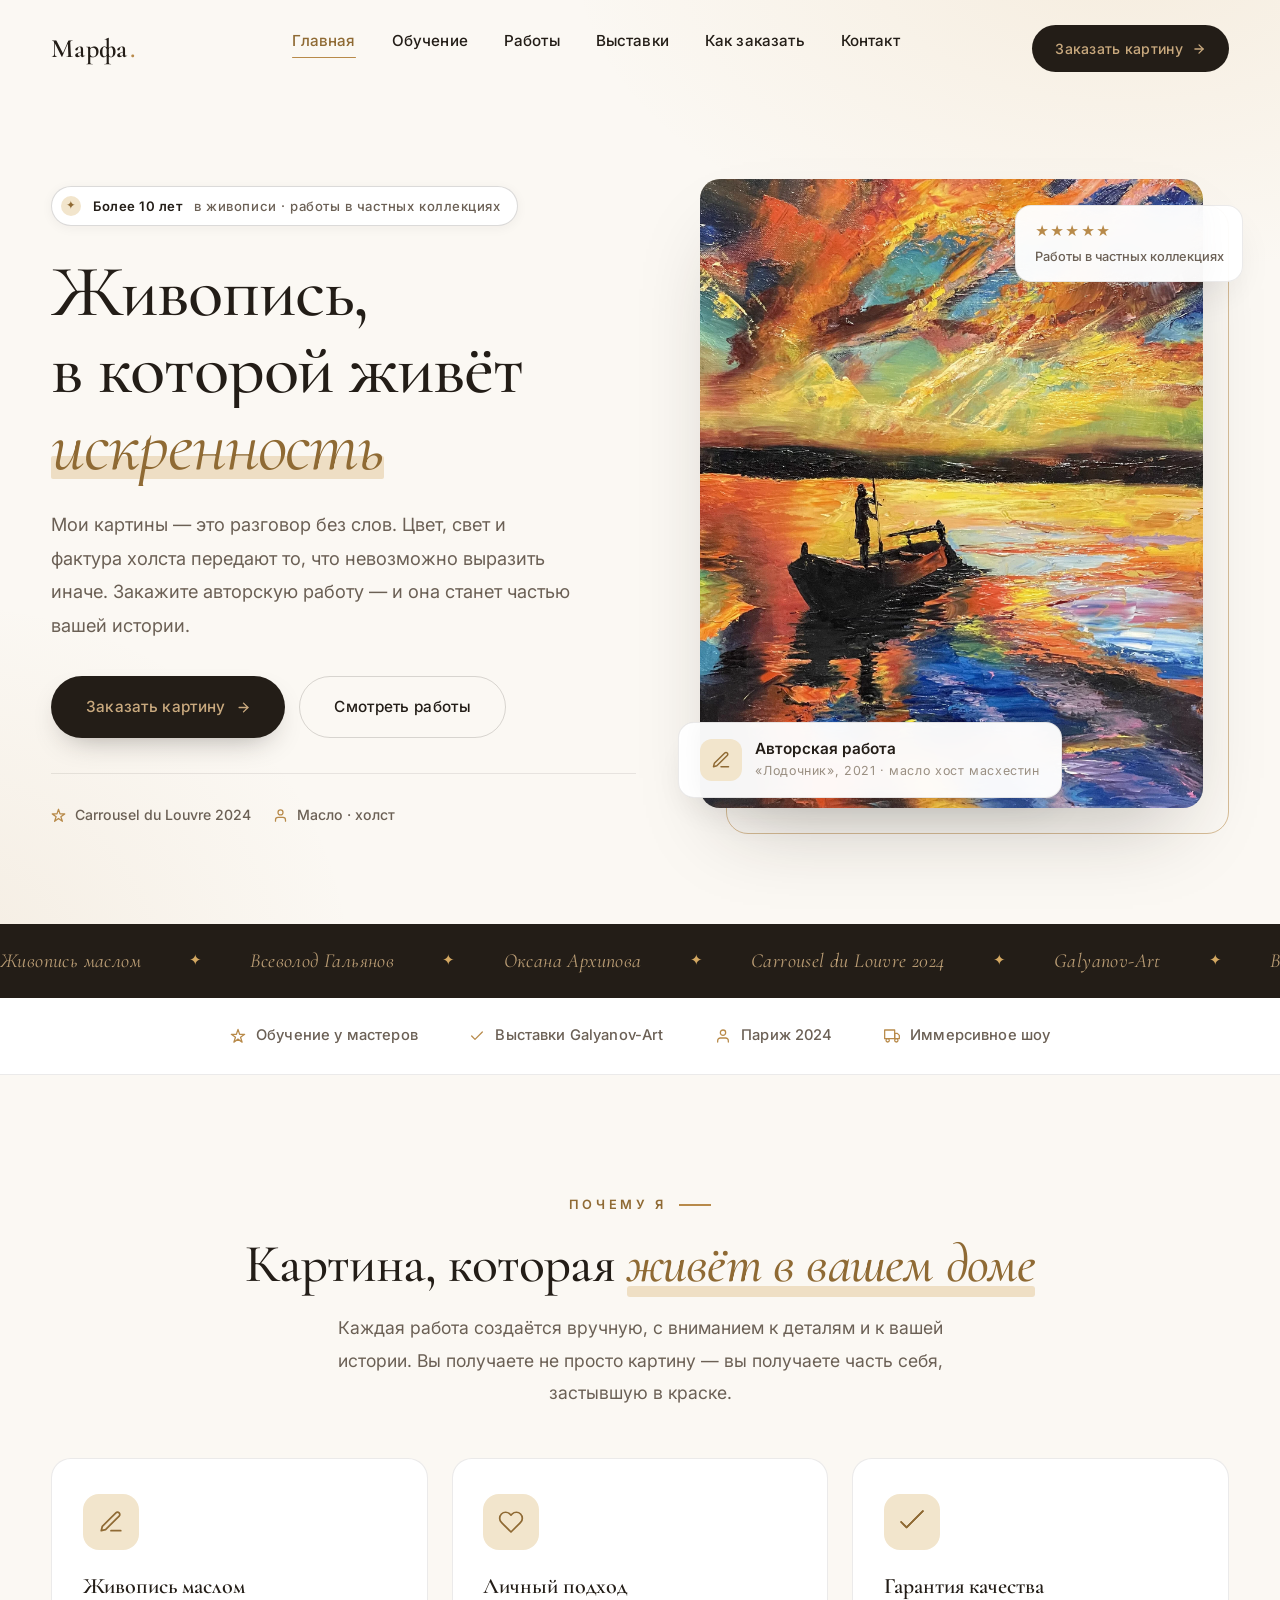
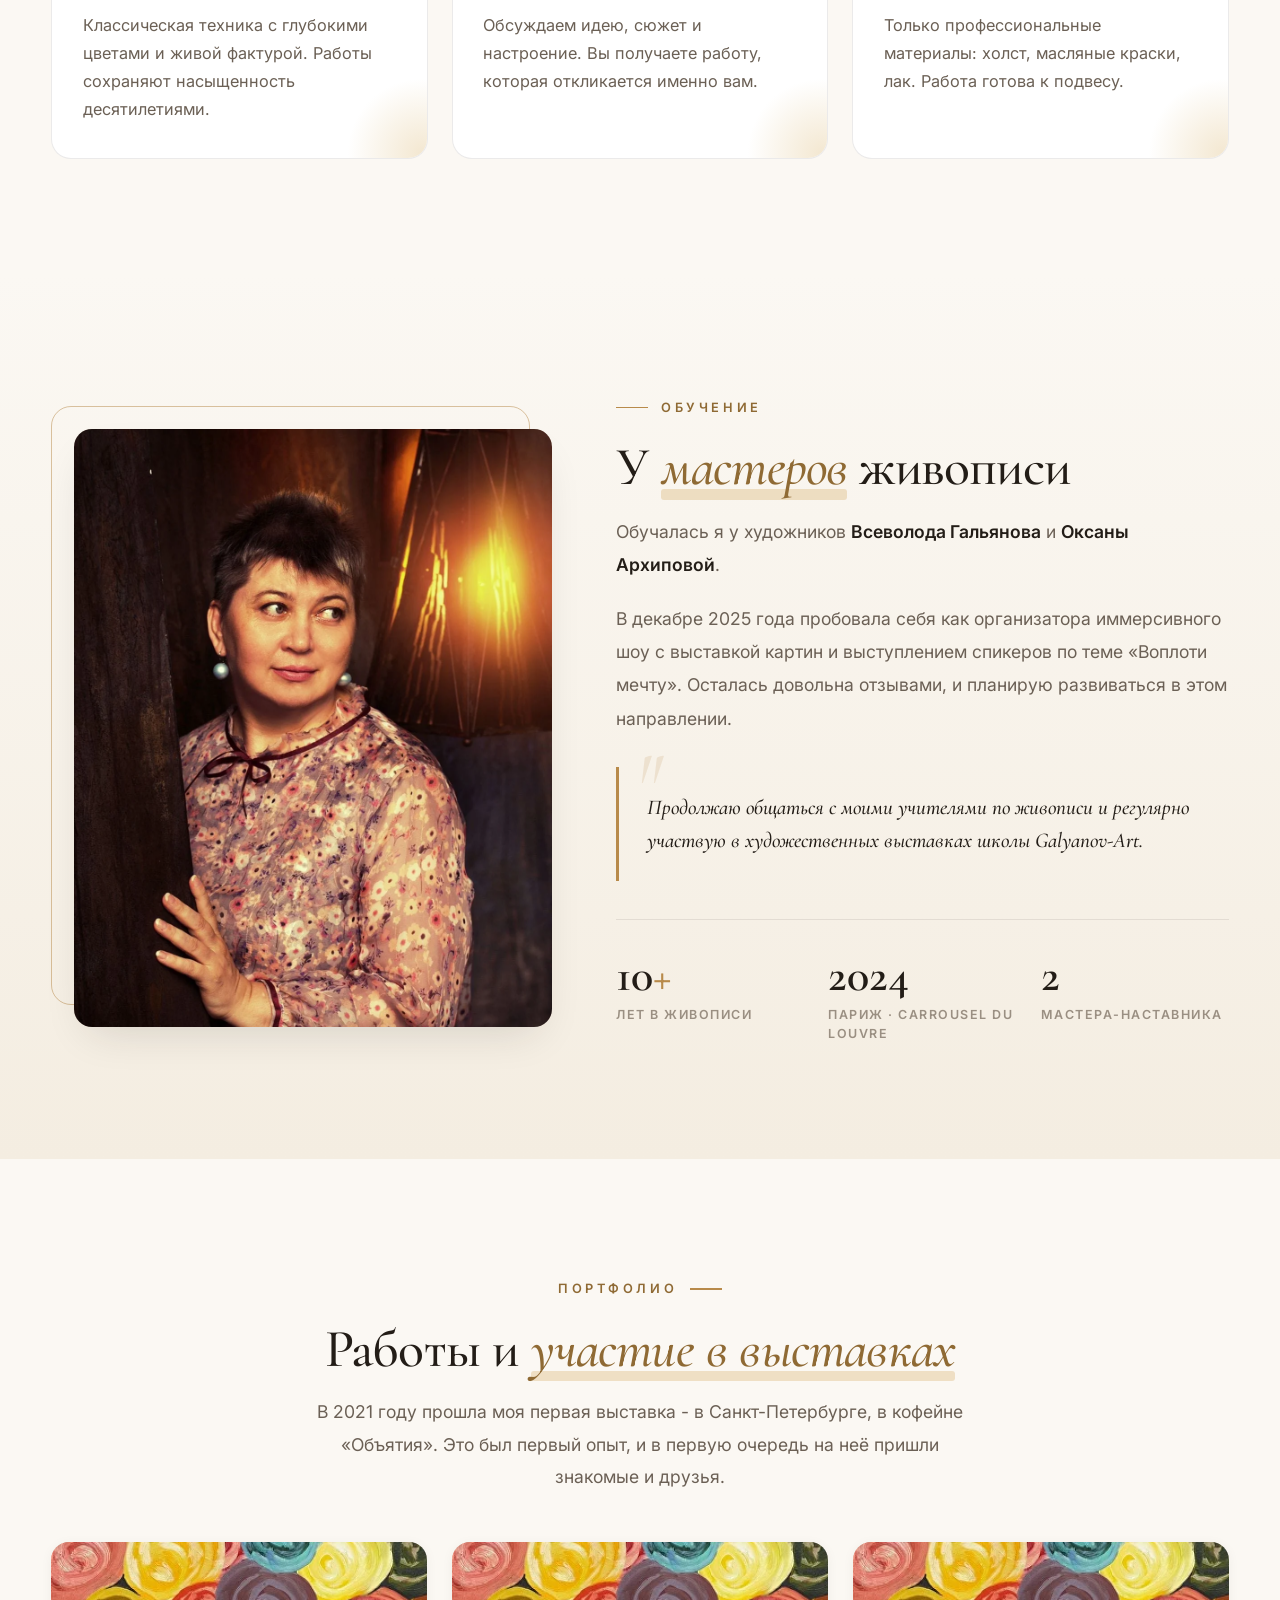
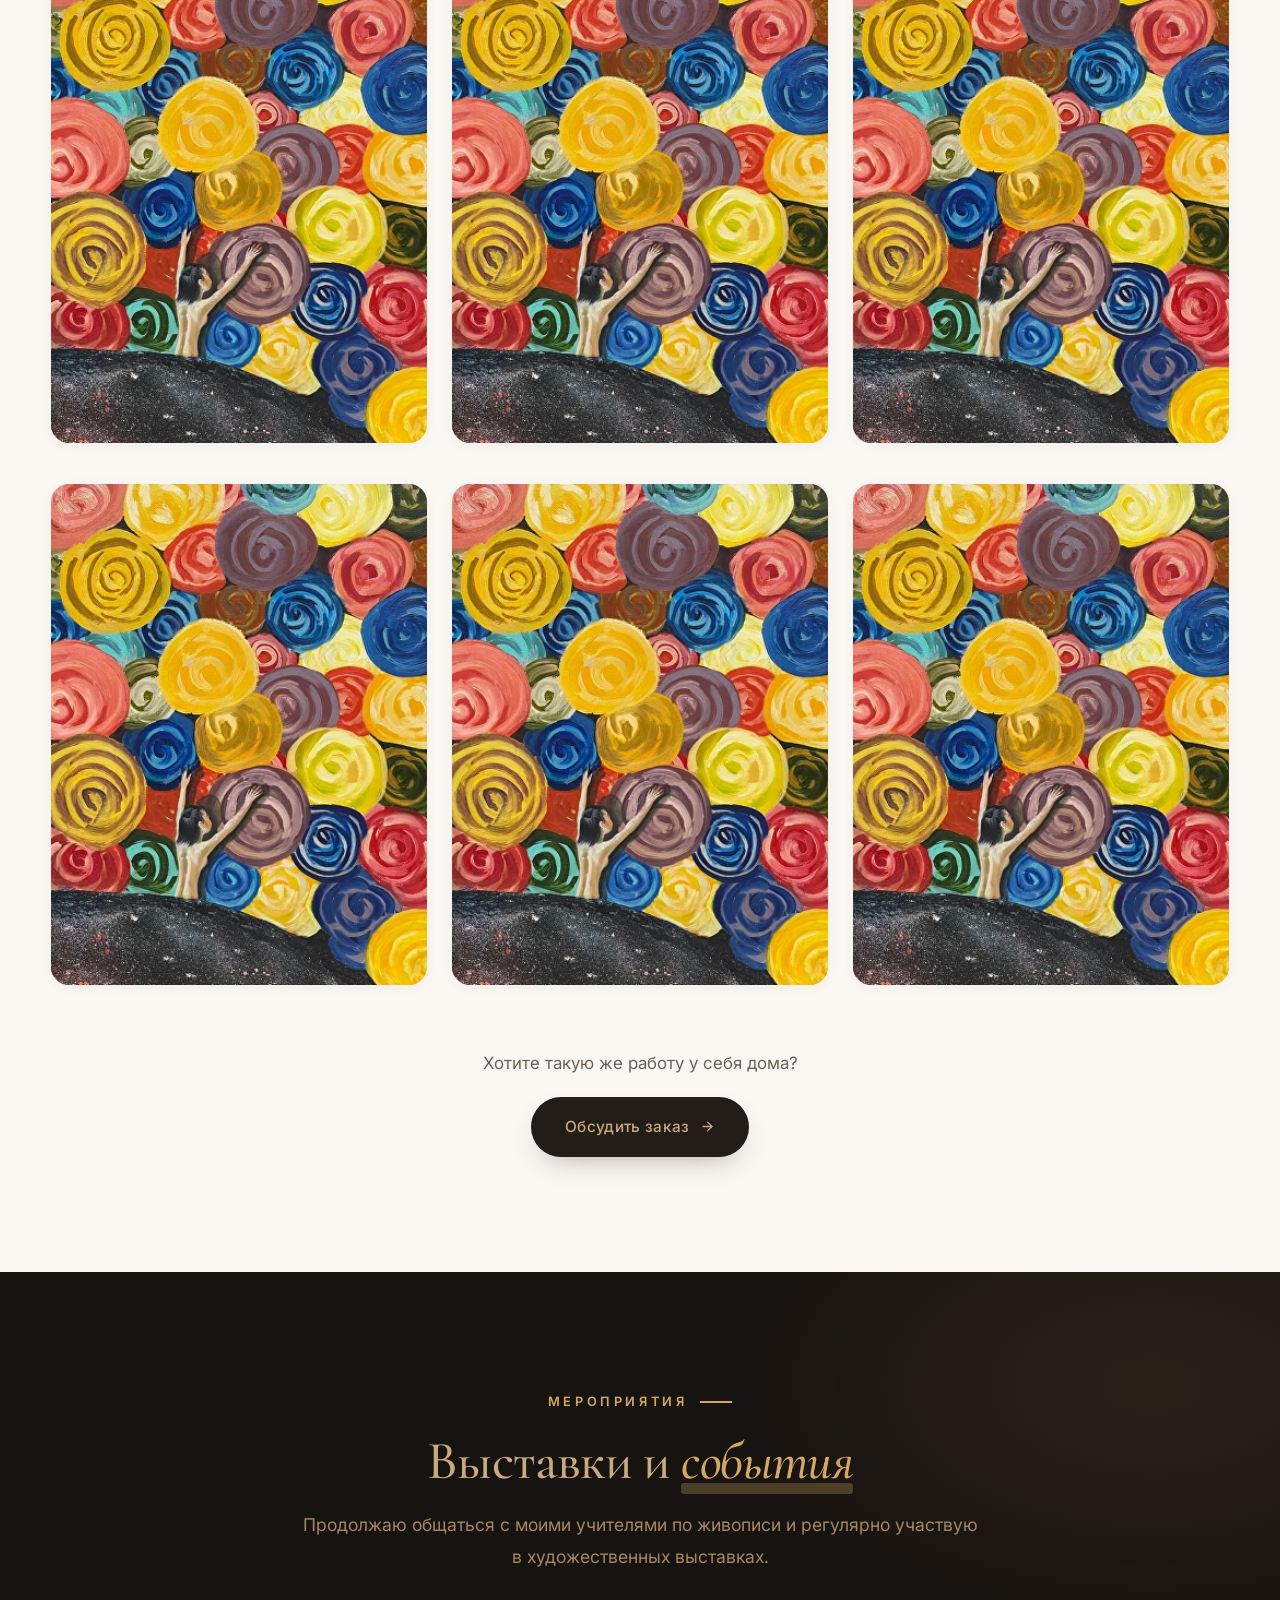
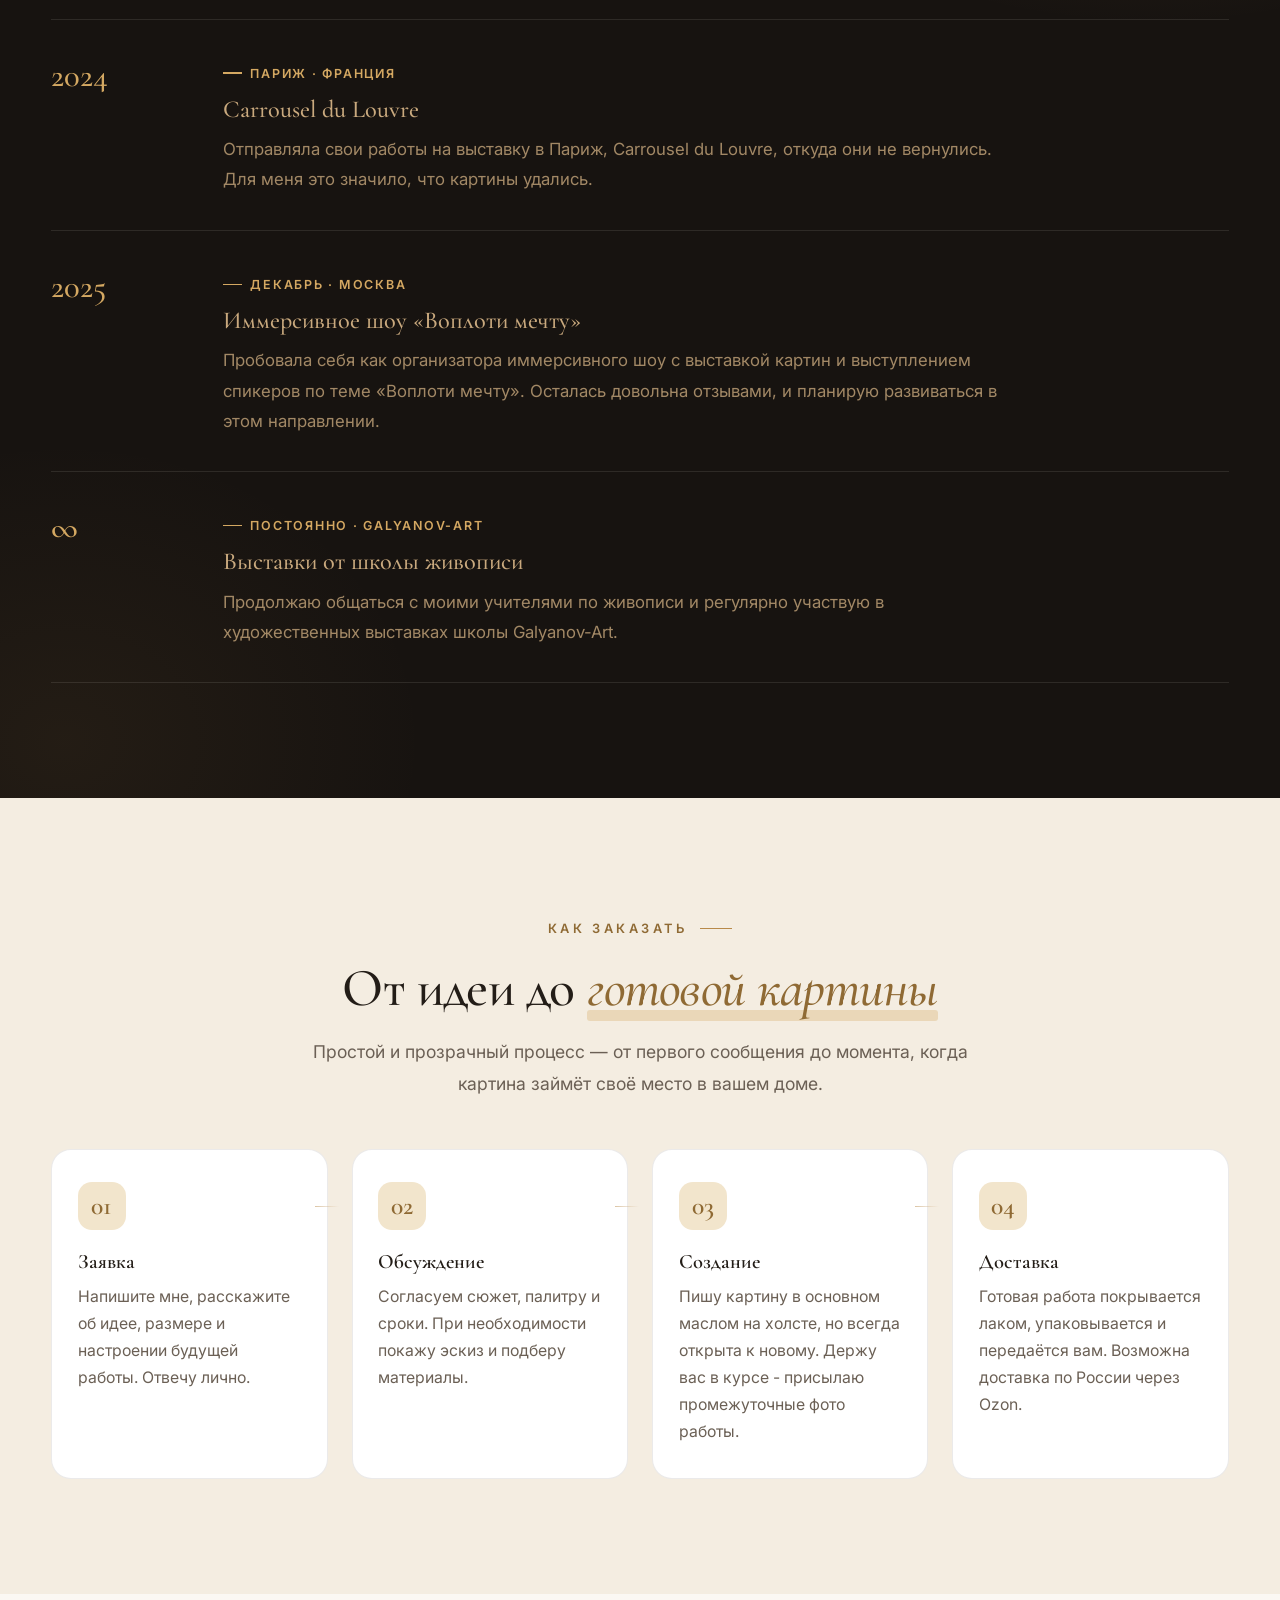
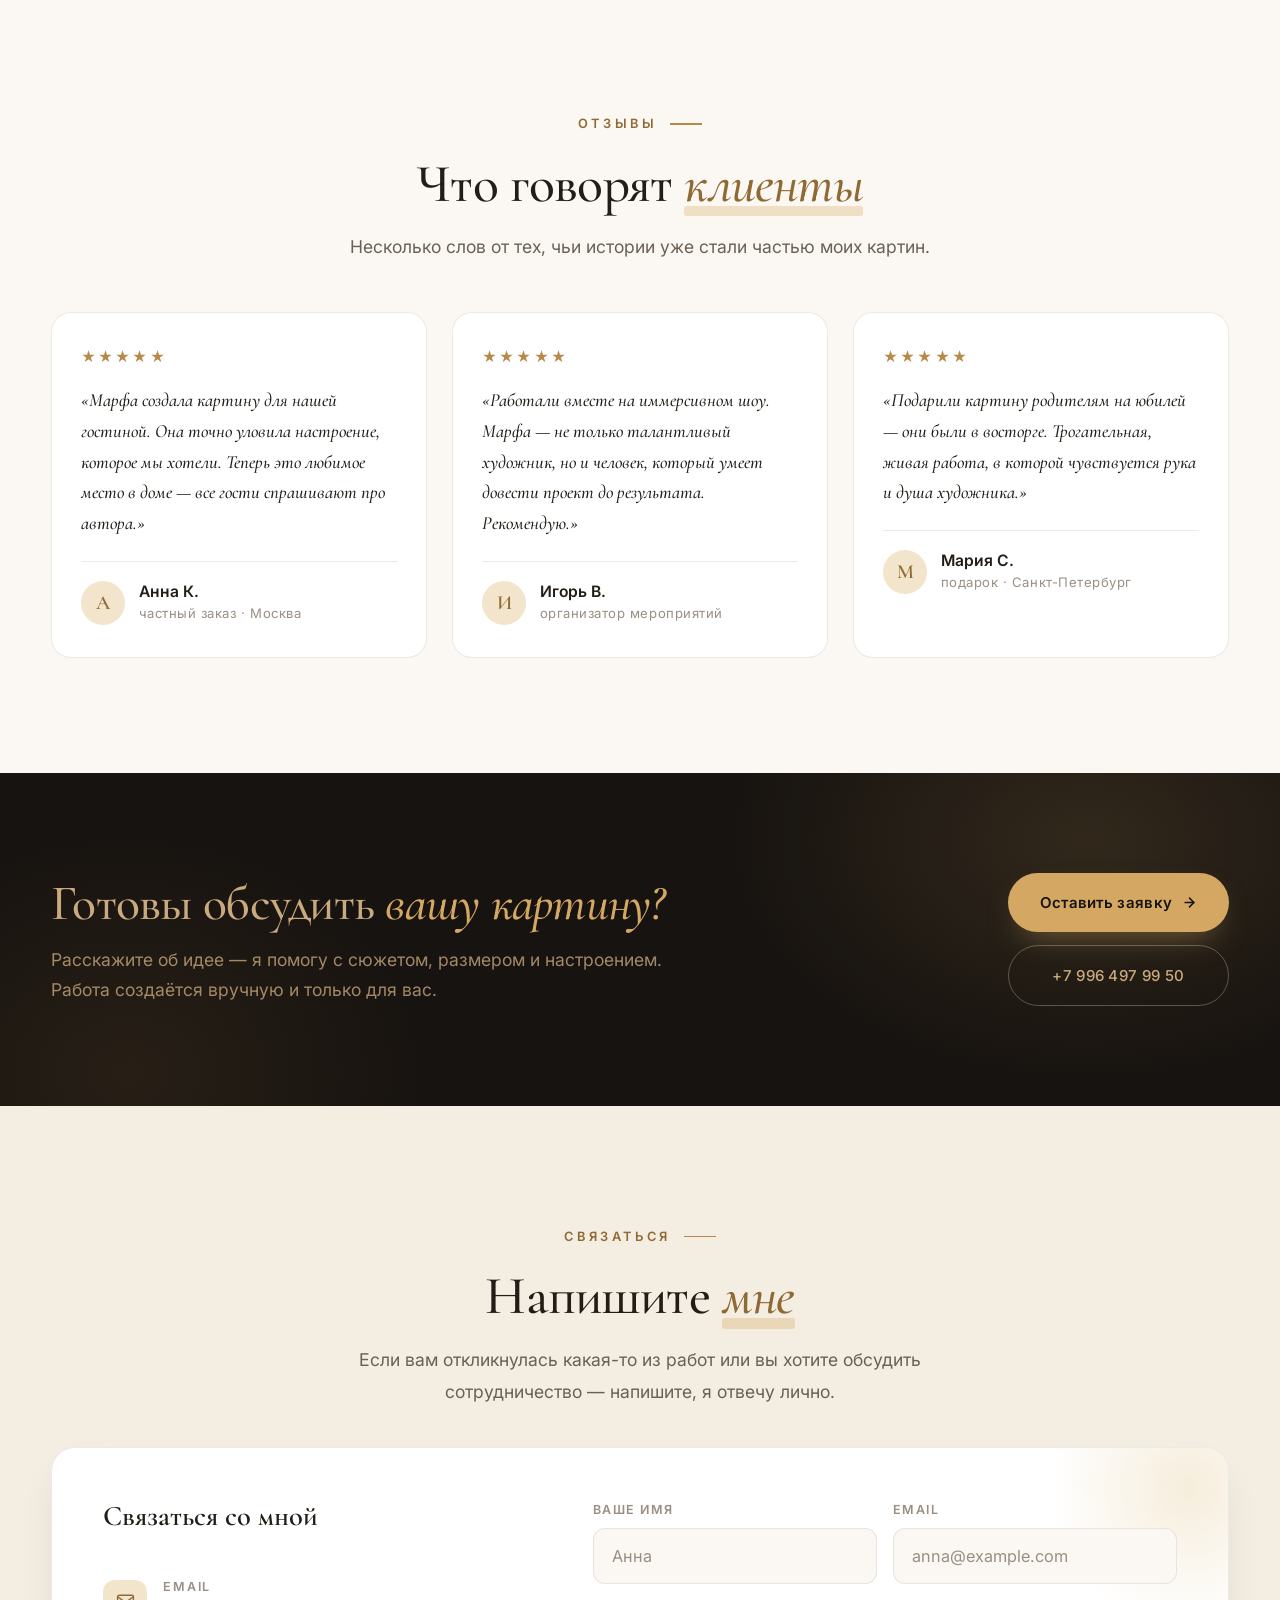
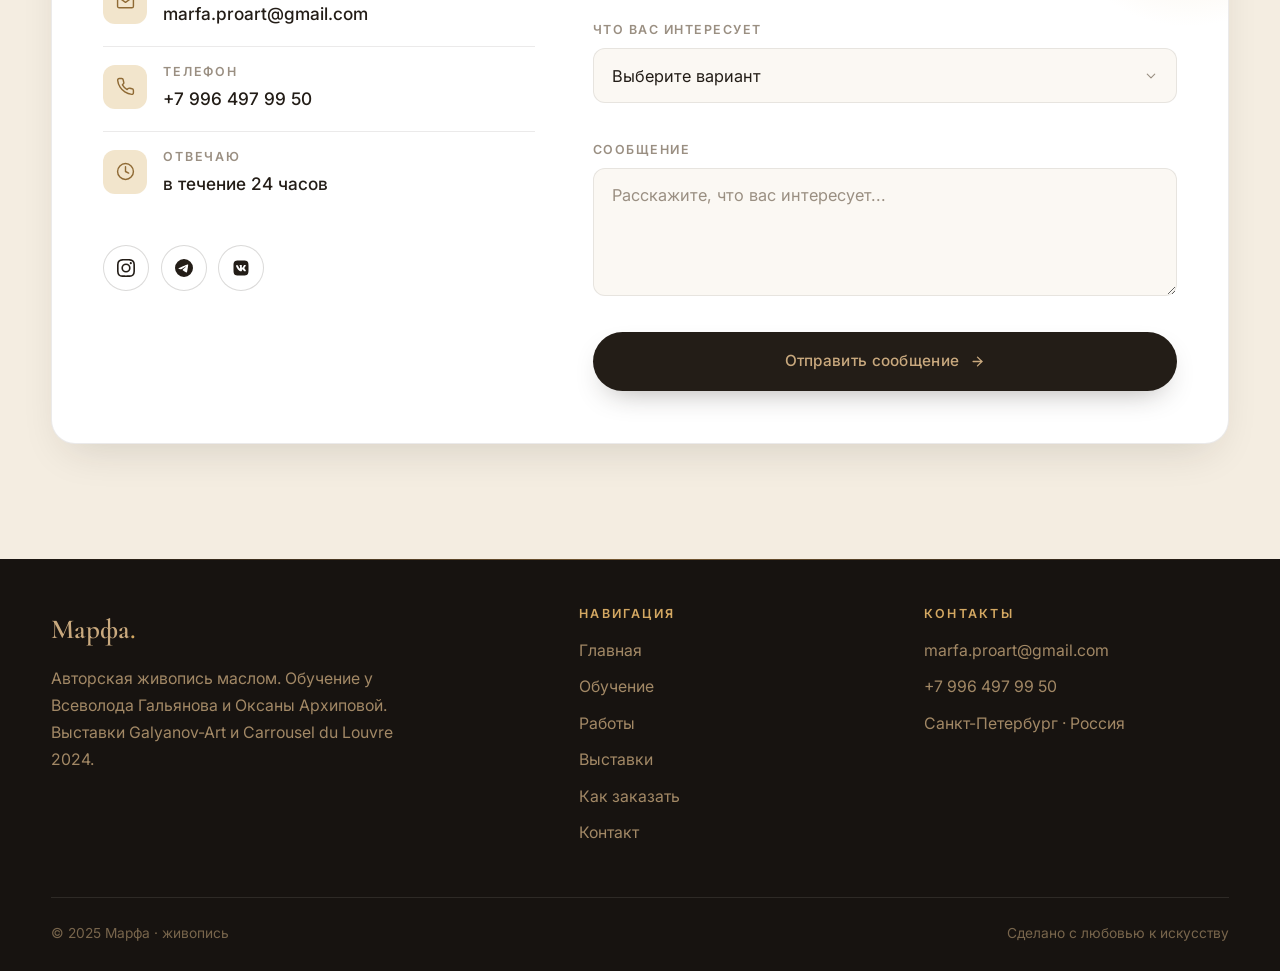
==== commit ecc26965: "Правки по сайту" ====
--- a/index.html
+++ b/index.html
@@ -63,15 +63,15 @@
       <button type="button" class="btn-close" data-bs-dismiss="offcanvas" aria-label="Закрыть"></button>
     </div>
     <div class="offcanvas-body">
-      <a href="#home" class="mnav"><span class="num">01</span> Главная</a>
-      <a href="#about" class="mnav"><span class="num">02</span> Обучение</a>
-      <a href="#gallery" class="mnav"><span class="num">03</span> Работы</a>
-      <a href="#exhibitions" class="mnav"><span class="num">04</span> Выставки</a>
-      <a href="#process" class="mnav"><span class="num">05</span> Как заказать</a>
-      <a href="#contact" class="mnav"><span class="num">06</span> Контакт</a>
+      <a href="#home" class="mnav">Главная</a>
+      <a href="#about" class="mnav">Обучение</a>
+      <a href="#gallery" class="mnav">Работы</a>
+      <a href="#exhibitions" class="mnav">Выставки</a>
+      <a href="#process" class="mnav">Как заказать</a>
+      <a href="#contact" class="mnav">Контакт</a>
     </div>
     <div class="offcanvas-footer">
-      <a href="mailto:galaplus1971@mail.ru">galaplus1971@mail.ru</a>
+      <a href="mailto:marfa.proart@gmail.com">marfa.proart@gmail.com</a>
       <a href="tel:+79964979950">+7 996 497 99 50</a>
       <a href="#contact" class="mcta">
         Заказать картину
@@ -114,10 +114,6 @@
             Carrousel du Louvre 2024
           </span>
           <span class="proof-item">
-            <svg xmlns="http://www.w3.org/2000/svg" width="15" height="15" viewBox="0 0 24 24" fill="none" stroke="currentColor" stroke-width="2" stroke-linecap="round" stroke-linejoin="round"><polyline points="20 6 9 17 4 12"/></svg>
-            Школа Galyanov-Art
-          </span>
-          <span class="proof-item">
             <svg xmlns="http://www.w3.org/2000/svg" width="15" height="15" viewBox="0 0 24 24" fill="none" stroke="currentColor" stroke-width="2" stroke-linecap="round" stroke-linejoin="round"><path d="M20 21v-2a4 4 0 0 0-4-4H8a4 4 0 0 0-4 4v2"/><circle cx="12" cy="7" r="4"/></svg>
             Масло · холст
           </span>
@@ -135,7 +131,7 @@
           </div>
           <div class="txt">
             <strong>Авторская работа</strong>
-            <span>«Лодочник», 2024 · масло</span>
+            <span>«Лодочник», 2021 · масло хост масхестин</span>
           </div>
         </div>
 
@@ -243,7 +239,7 @@
           </div>
 
           <p class="reveal d1">
-            Обучалась я у художников <strong>Всеволода Гальянова</strong> и <strong>Оксаны Архиповой</strong>. С моими педагогами поддерживаю связь до сих пор.
+            Обучалась я у художников <strong>Всеволода Гальянова</strong> и <strong>Оксаны Архиповой</strong>.
           </p>
           <p class="reveal d2">
             В декабре 2025 года пробовала себя как организатора иммерсивного шоу с выставкой картин и выступлением спикеров по теме «Воплоти мечту». Осталась довольна отзывами, и планирую развиваться в этом направлении.
@@ -279,7 +275,7 @@
       <div class="text-center reveal">
         <span class="sec-head">Портфолио</span>
         <h2 class="sec-title mx-auto">Работы и <em>участие в выставках</em></h2>
-        <p class="sec-sub mx-auto">В 2024 году отправляла свои работы на выставку в Париж, Carrousel du Louvre, откуда они не вернулись. Для меня это значило, что картины удались.</p>
+        <p class="sec-sub mx-auto">В 2021 году прошла моя первая выставка - в Санкт-Петербурге, в кофейне «Объятия». Это был первый опыт, и в первую очередь на неё пришли знакомые и друзья.</p>
       </div>
 
       <div class="gallery-grid">
@@ -461,12 +457,12 @@
         <div class="step reveal d3">
           <div class="step-num">03</div>
           <h5>Создание</h5>
-          <p>Пишу картину маслом на холсте. Держу вас в курсе — присылаю промежуточные фото работы.</p>
+          <p>Пишу картину в основном маслом на холсте, но всегда открыта к новому. Держу вас в курсе - присылаю промежуточные фото работы.</p>
         </div>
         <div class="step reveal d4">
           <div class="step-num">04</div>
           <h5>Доставка</h5>
-          <p>Готовая работа покрывается лаком, упаковывается и передаётся вам. Возможна доставка по России.</p>
+          <p>Готовая работа покрывается лаком, упаковывается и передаётся вам. Возможна доставка по России через Ozon.</p>
         </div>
       </div>
     </div>
@@ -561,7 +557,7 @@
               </div>
               <div>
                 <h6>Email</h6>
-                <p>galaplus1971@mail.ru</p>
+                <p>marfa.proart@gmail.com</p>
               </div>
             </div>
 
@@ -666,9 +662,9 @@
 
         <div class="footer-col">
           <h6>Контакты</h6>
-          <a href="mailto:galaplus1971@mail.ru">galaplus1971@mail.ru</a>
+          <a href="mailto:marfa.proart@gmail.com">marfa.proart@gmail.com</a>
           <a href="tel:+79964979950">+7 996 497 99 50</a>
-          <span>Питер · Россия</span>
+          <span>Санкт-Петербург · Россия</span>
         </div>
       </div>
 
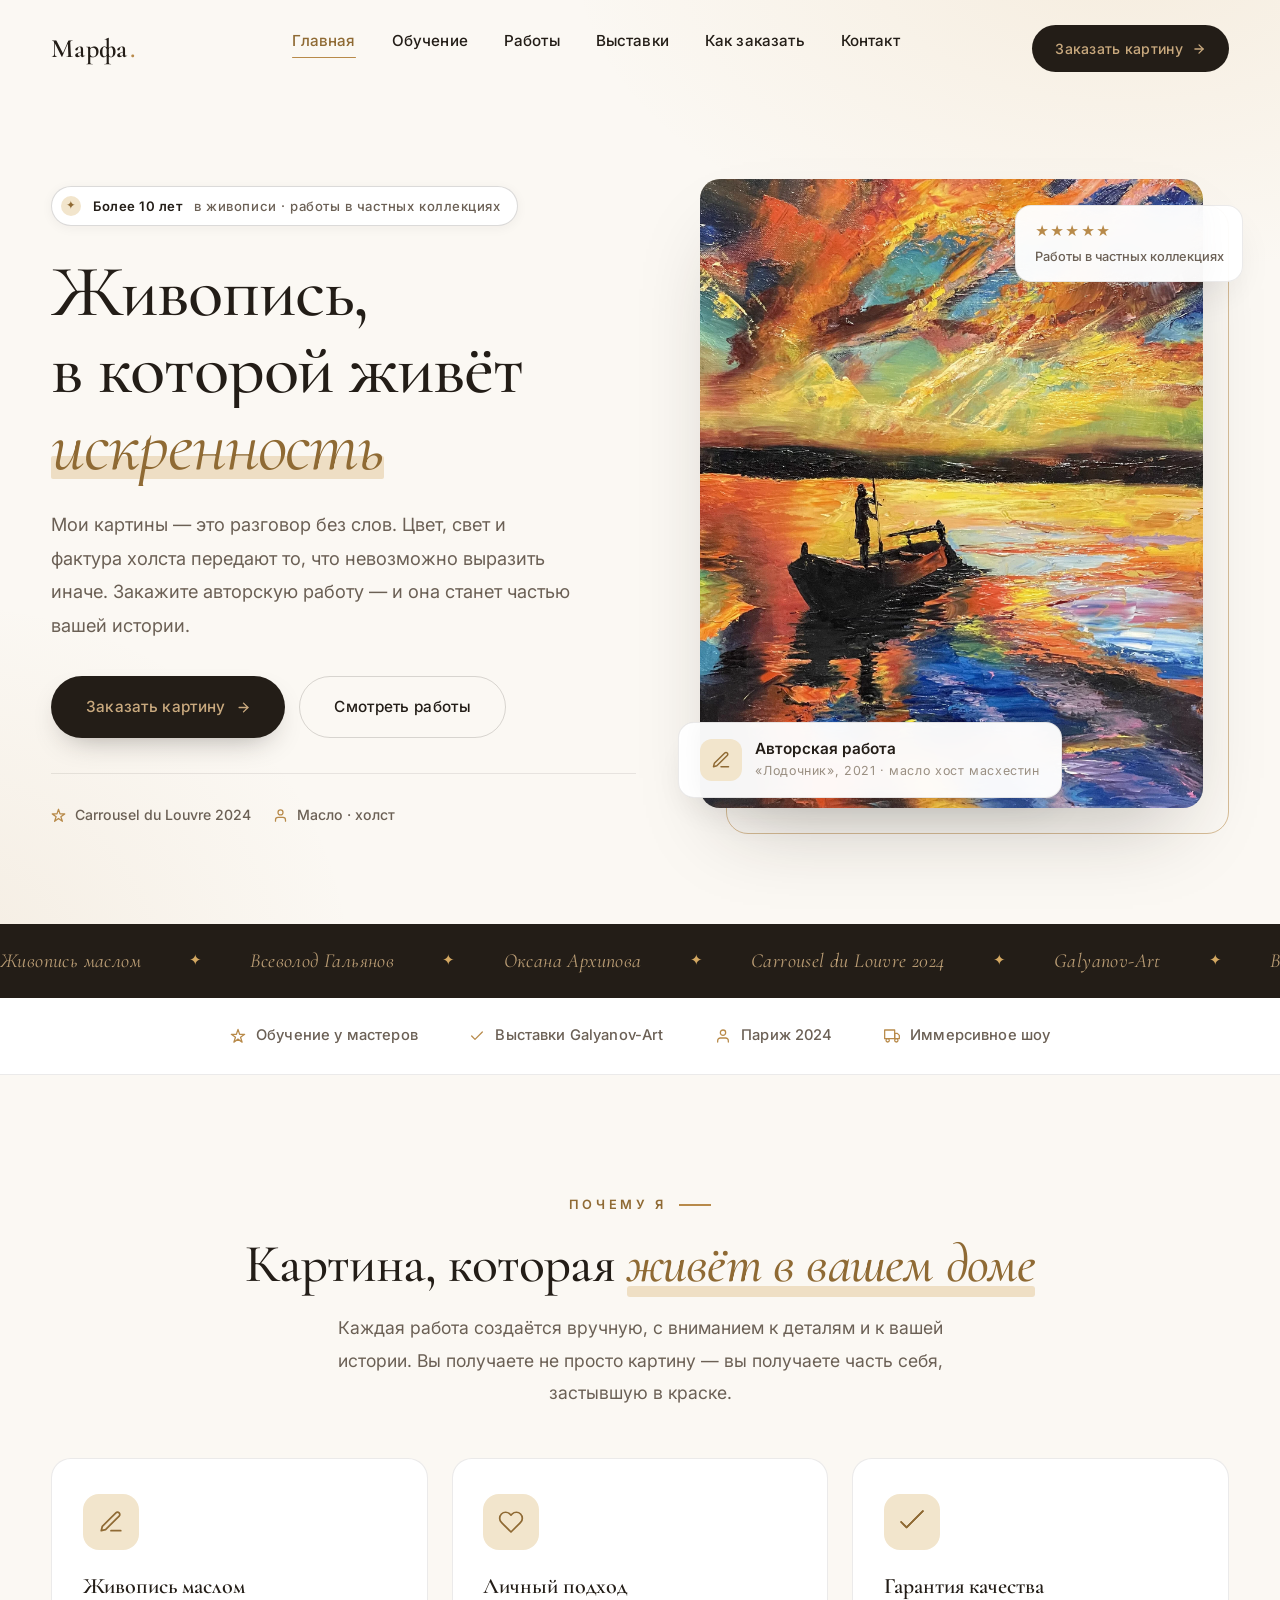
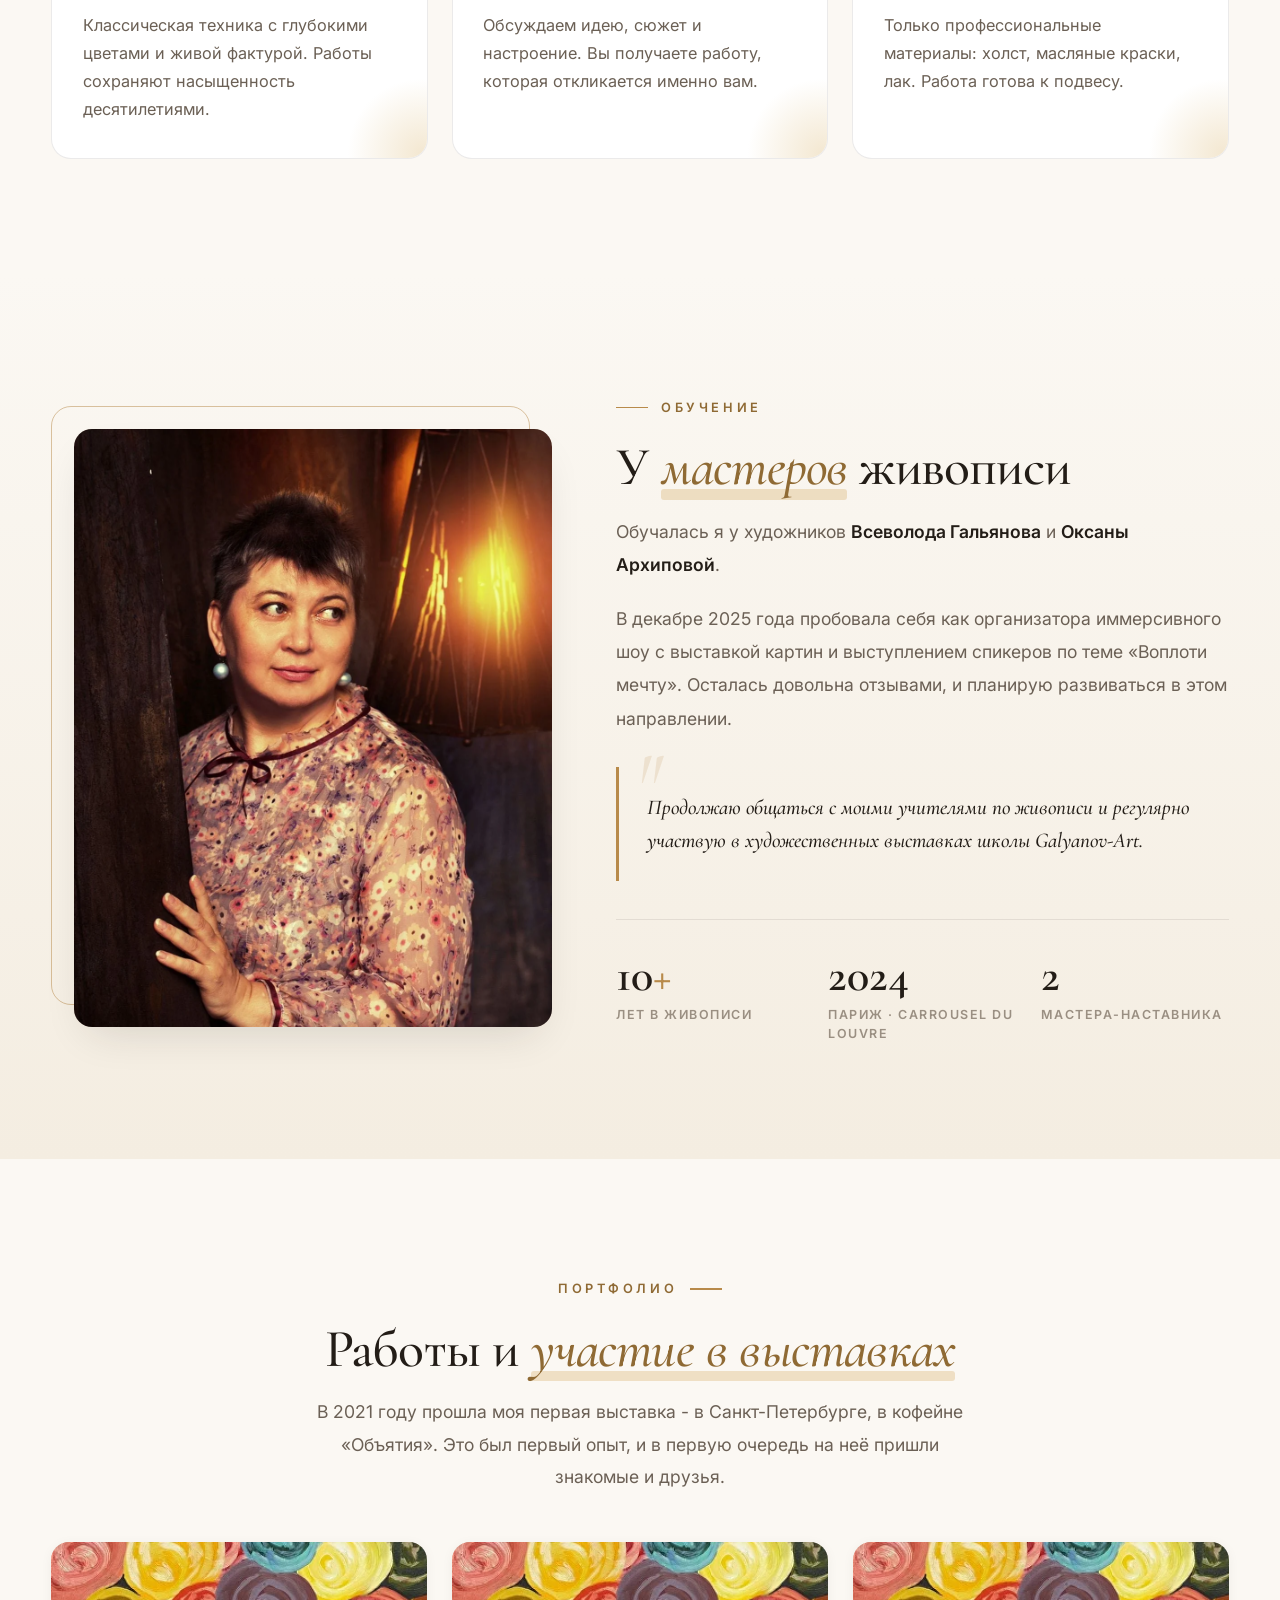
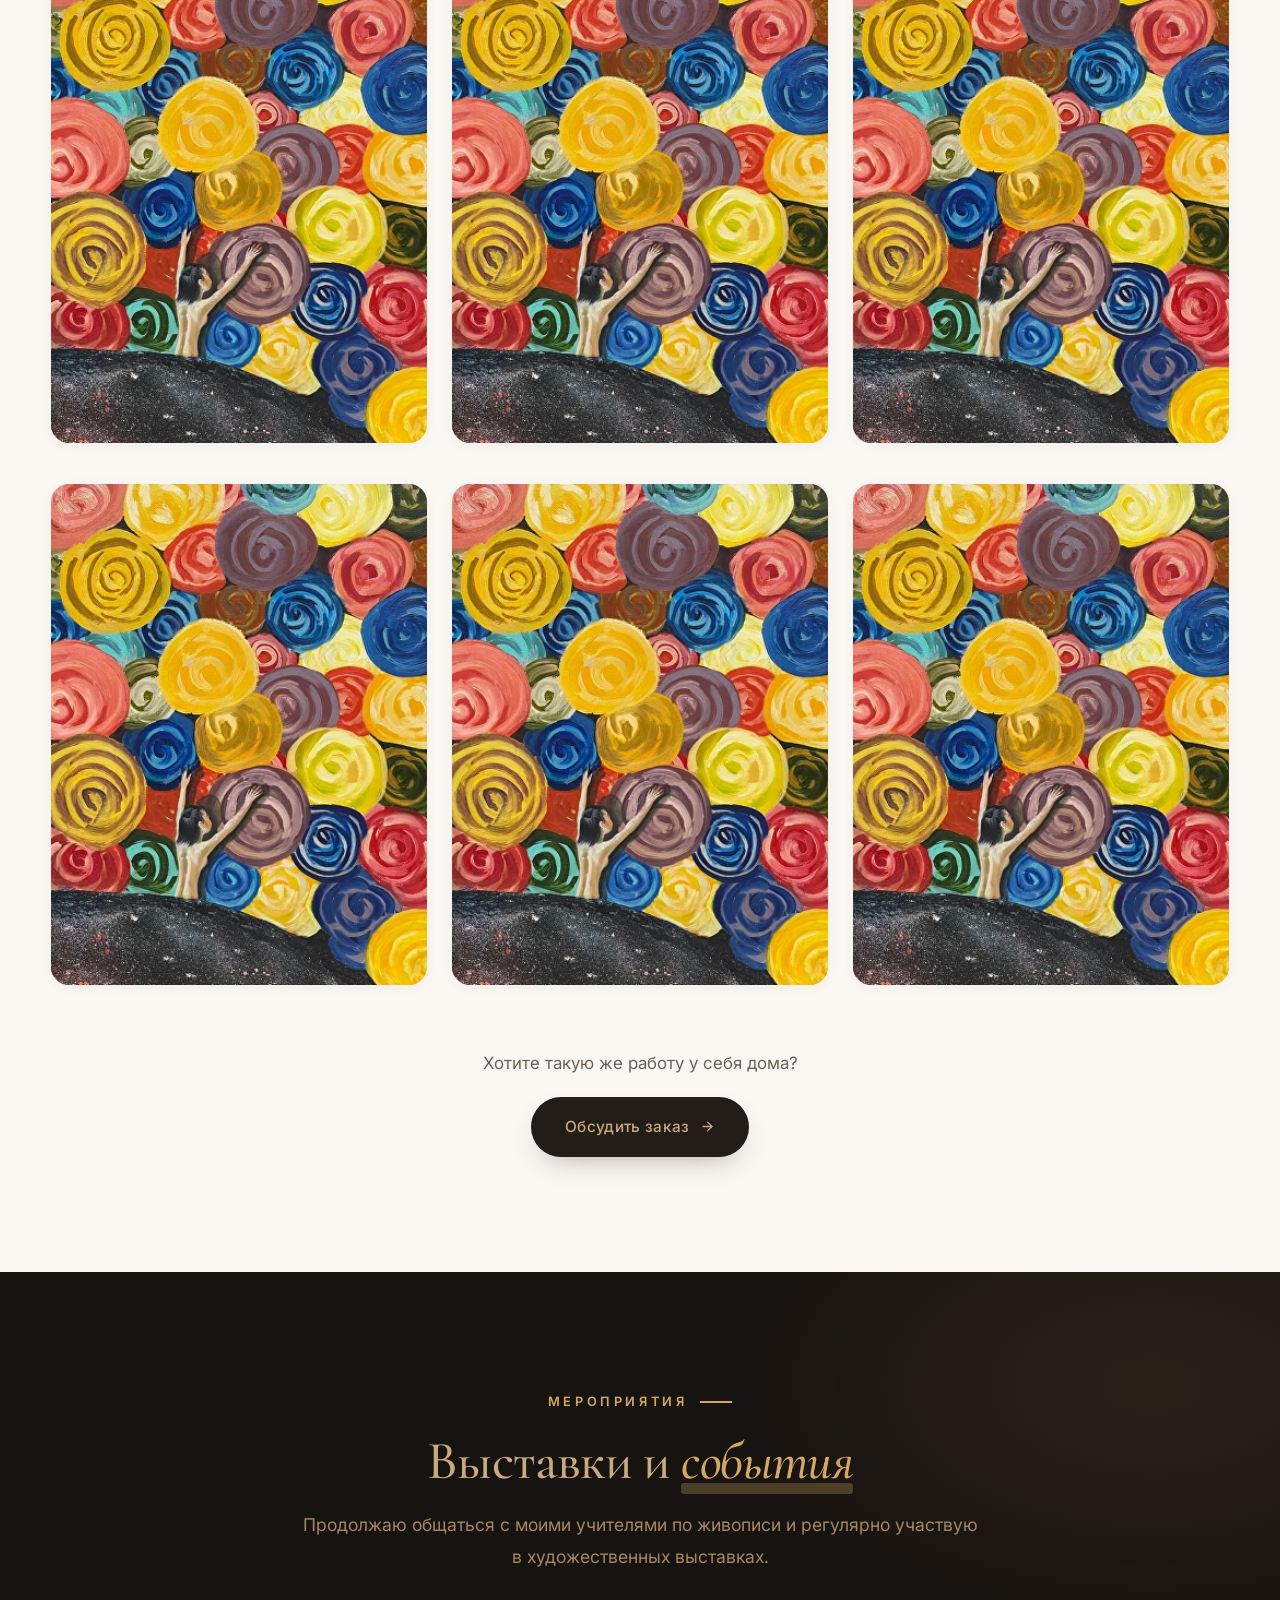
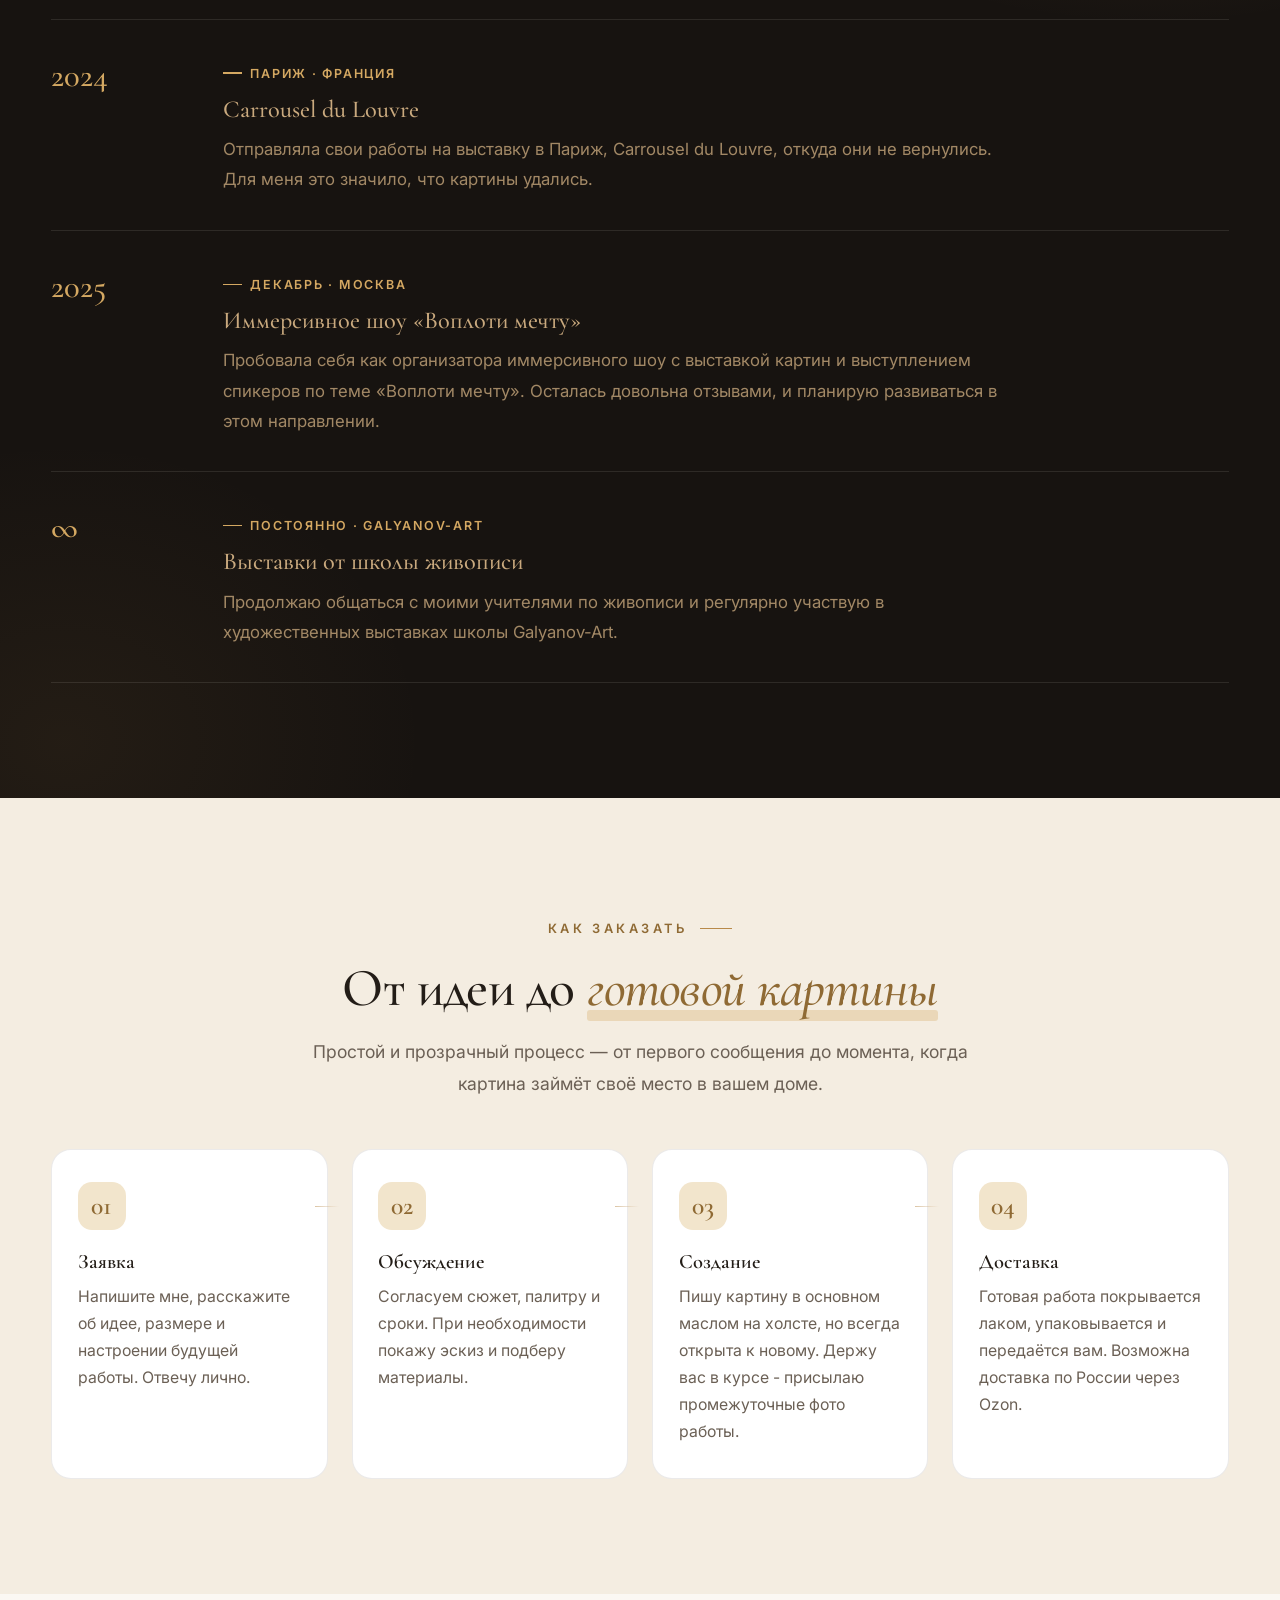
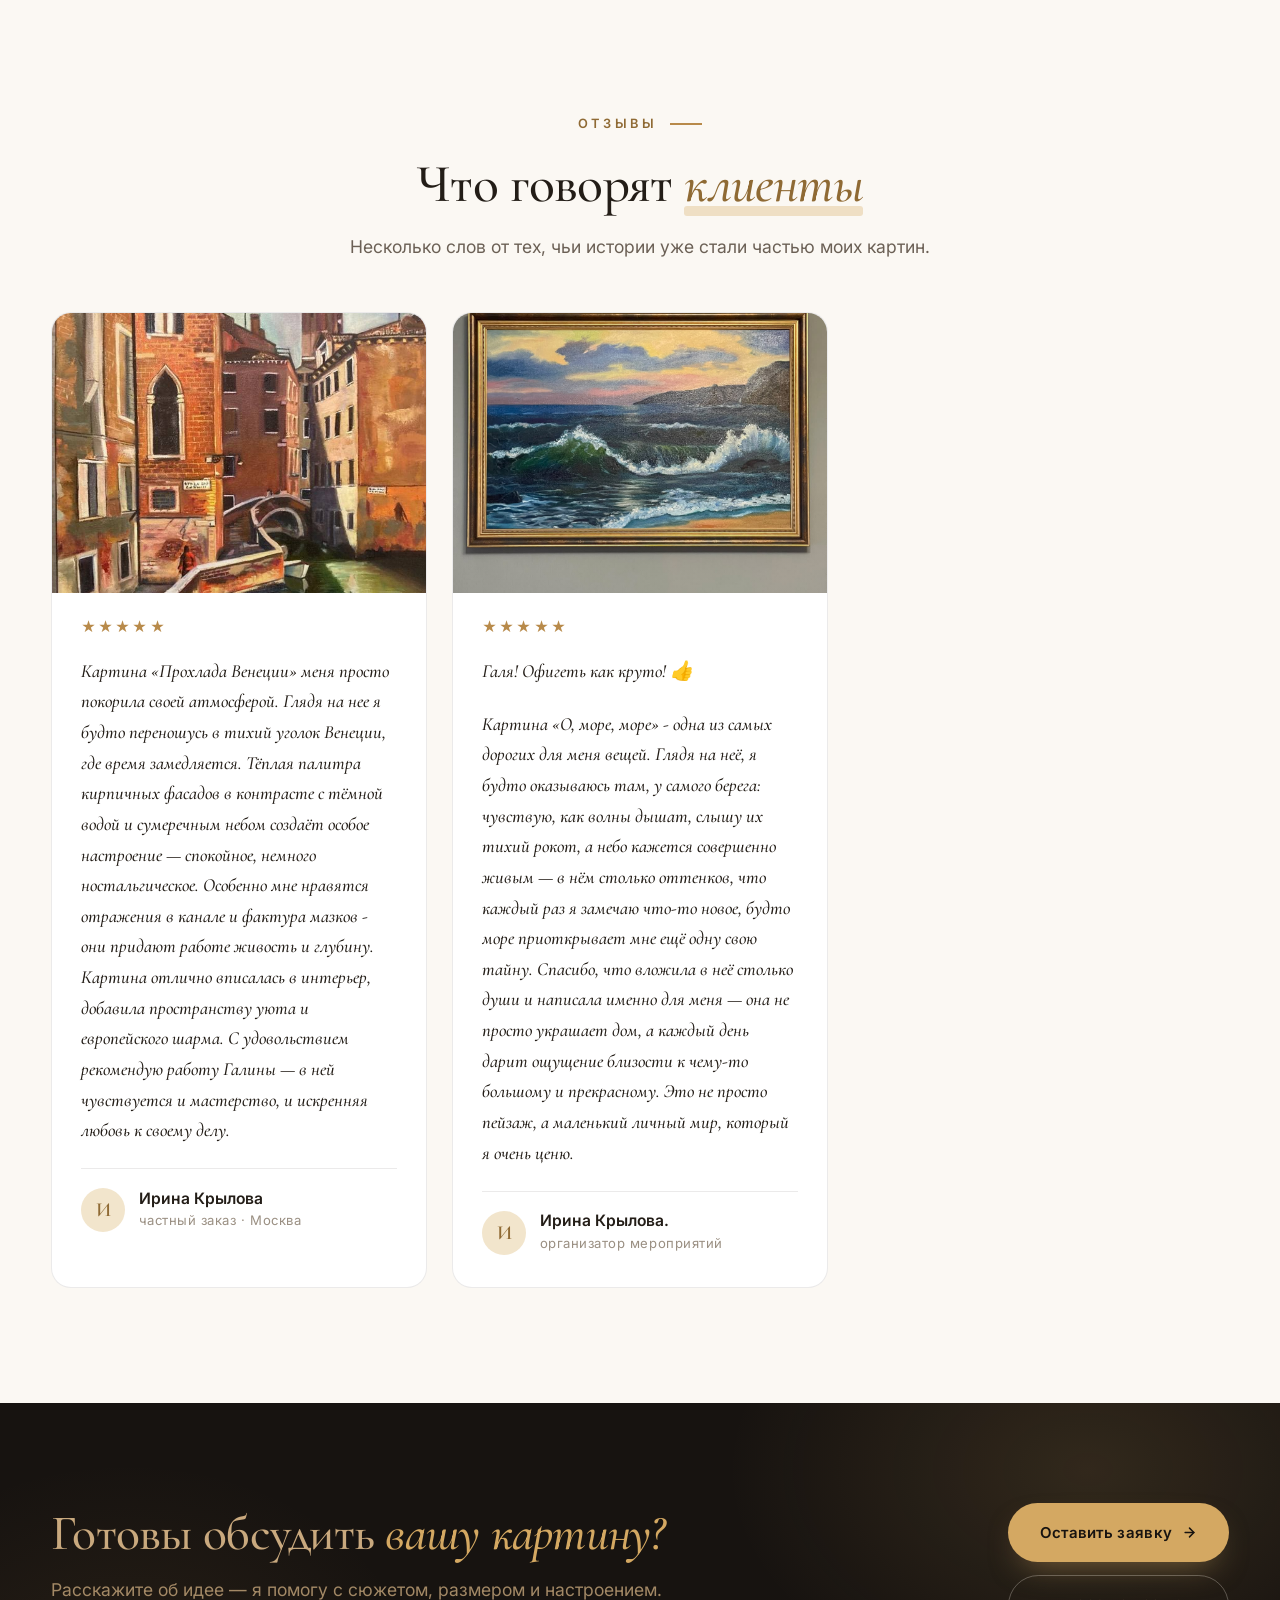
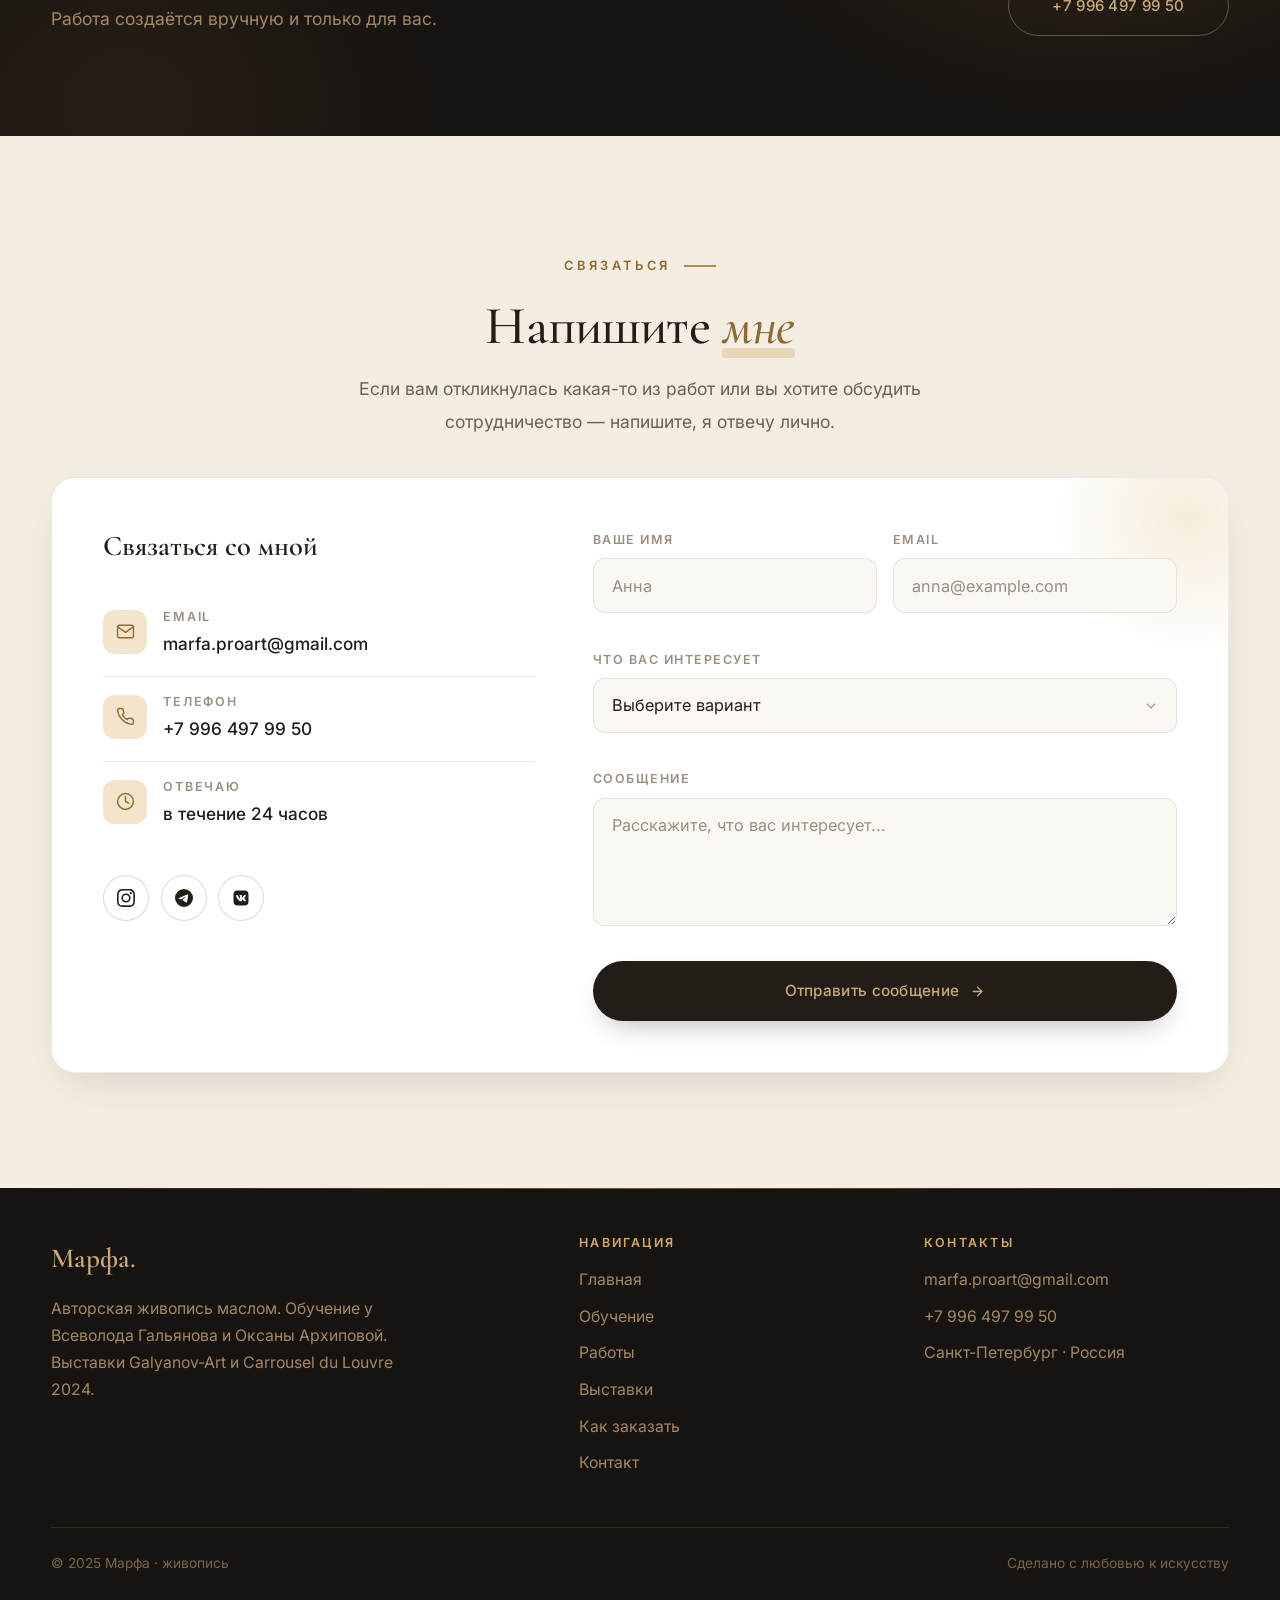
==== commit 78dc9b8a: "Правки по сайту" ====
--- a/index.html
+++ b/index.html
@@ -479,30 +479,42 @@
 
       <div class="testi-grid">
         <article class="testi reveal d1">
+          <div class="testi-media">
+            <img src="img/portfolio/2026-10-28-at-12.18.54.jpeg" alt="Картина «Прохлада Венеции»" loading="lazy">
+          </div>
           <div class="testi-stars">★★★★★</div>
-          <p class="testi-text">«Марфа создала картину для нашей гостиной. Она точно уловила настроение, которое мы хотели. Теперь это любимое место в доме — все гости спрашивают про автора.»</p>
-          <div class="testi-author">
-            <div class="testi-avatar">А</div>
-            <div>
-              <div class="testi-name">Анна К.</div>
-              <div class="testi-role">частный заказ · Москва</div>
-            </div>
-          </div>
-        </article>
-
-        <article class="testi reveal d2">
-          <div class="testi-stars">★★★★★</div>
-          <p class="testi-text">«Работали вместе на иммерсивном шоу. Марфа — не только талантливый художник, но и человек, который умеет довести проект до результата. Рекомендую.»</p>
+          <p class="testi-text">Картина «Прохлада Венеции» меня просто покорила своей атмосферой. Глядя на нее я будто переношусь в тихий уголок Венеции, где время замедляется. Тёплая палитра кирпичных фасадов в контрасте с тёмной водой и сумеречным небом создаёт особое настроение — спокойное, немного ностальгическое. Особенно мне нравятся отражения в канале и фактура мазков - они придают работе живость и глубину. Картина отлично вписалась в интерьер, добавила пространству уюта и европейского шарма. С удовольствием рекомендую работу Галины — в ней чувствуется и мастерство, и искренняя любовь к своему делу.</p>
           <div class="testi-author">
             <div class="testi-avatar">И</div>
             <div>
-              <div class="testi-name">Игорь В.</div>
+              <div class="testi-name">Ирина Крылова</div>
+              <div class="testi-role">частный заказ · Москва</div>
+            </div>
+          </div>
+        </article>
+
+        <article class="testi reveal d2">
+          <div class="testi-media">
+            <img src="img/portfolio/2026-10-28-at-12.21.06.jpeg" alt="Картина «О, море, море»" loading="lazy">
+          </div>
+          <div class="testi-stars">★★★★★</div>
+          <p class="testi-text">Галя! Офигеть как круто! 👍</p>
+          <p class="testi-text">Картина «О, море, море» - одна из самых дорогих для меня вещей.
+          Глядя на неё, я будто оказываюсь там, у самого берега: чувствую, как волны дышат, слышу их тихий рокот, а небо кажется совершенно живым — в нём столько оттенков, что каждый раз я замечаю что-то новое, будто море приоткрывает мне ещё одну свою тайну.
+          Спасибо, что вложила в неё столько души и написала именно для меня — она не просто украшает дом, а каждый день дарит ощущение близости к чему-то большому и прекрасному. Это не просто пейзаж, а маленький личный мир, который я очень ценю.</p>
+          <div class="testi-author">
+            <div class="testi-avatar">И</div>
+            <div>
+              <div class="testi-name">Ирина Крылова.</div>
               <div class="testi-role">организатор мероприятий</div>
             </div>
           </div>
         </article>
 
-        <article class="testi reveal d3">
+        <!-- <article class="testi reveal d3">
+          <div class="testi-media">
+            <img src="img/QLILw7Y5A0NTEF-f1pin.jpg.webp" alt="Картина-подарок на юбилей — заказ Марии С., Санкт-Петербург" loading="lazy">
+          </div>
           <div class="testi-stars">★★★★★</div>
           <p class="testi-text">«Подарили картину родителям на юбилей — они были в восторге. Трогательная, живая работа, в которой чувствуется рука и душа художника.»</p>
           <div class="testi-author">
@@ -512,7 +524,7 @@
               <div class="testi-role">подарок · Санкт-Петербург</div>
             </div>
           </div>
-        </article>
+        </article> -->
       </div>
     </div>
   </section>
--- a/resources/styles.css
+++ b/resources/styles.css
@@ -1671,6 +1671,34 @@
 /* ============================================================
        TESTIMONIALS
        ============================================================ */
+/* Медиа-шапка отзыва */
+.testi{
+  overflow:hidden;              /* чтобы картинка обрезалась по border-radius карточки */
+}
+.testi-media{
+  margin:-2rem -1.8rem 1.4rem;  /* вытягиваем на всю ширину карточки */
+  aspect-ratio:4/3;
+  overflow:hidden;
+  background:var(--bg-3);
+  position:relative;
+}
+.testi-media::after{
+  content:'';
+  position:absolute;
+  inset:0;
+  background:linear-gradient(180deg,transparent 60%,rgba(23,19,16,.08) 100%);
+  pointer-events:none;
+}
+.testi-media img{
+  width:100%;
+  height:100%;
+  object-fit:cover;
+  transition:transform 1s var(--ease);
+}
+.testi:hover .testi-media img{
+  transform:scale(1.06);
+}
+
 .testimonials {
     background: var(--bg);
 }
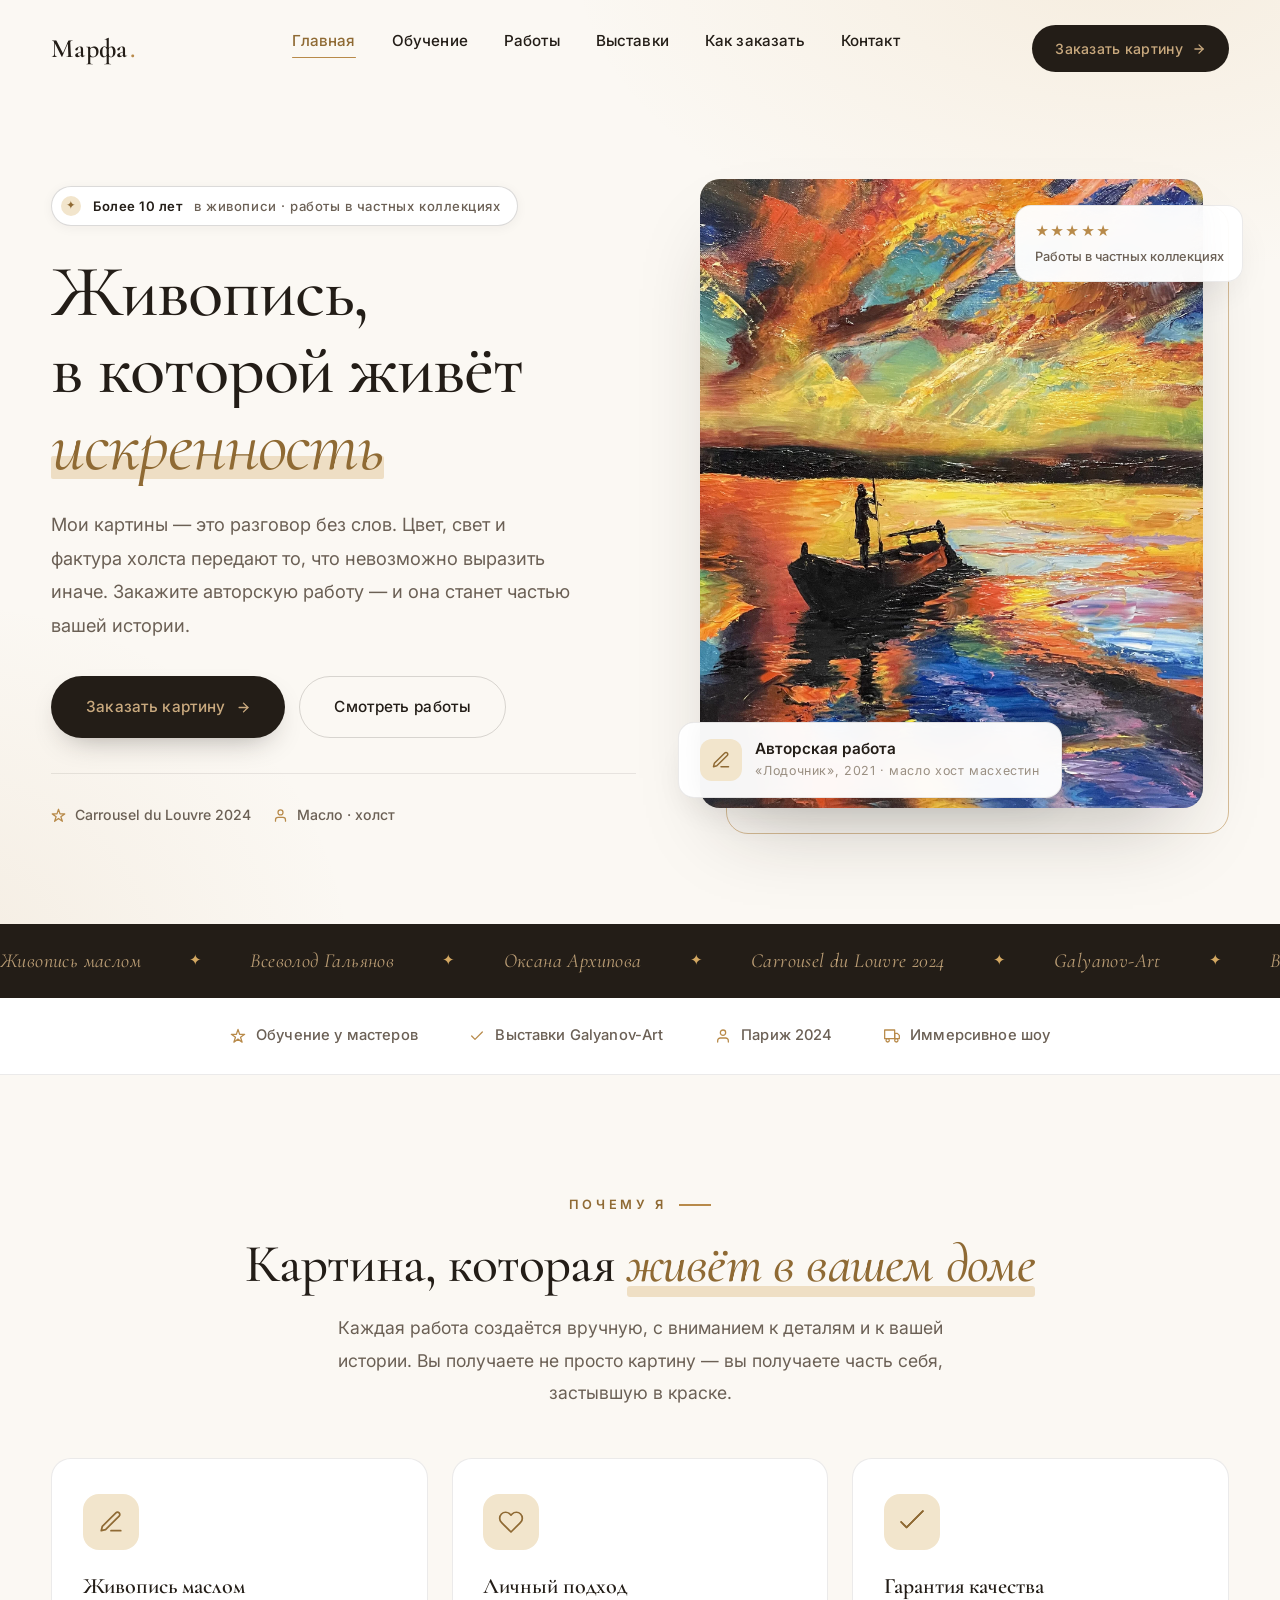
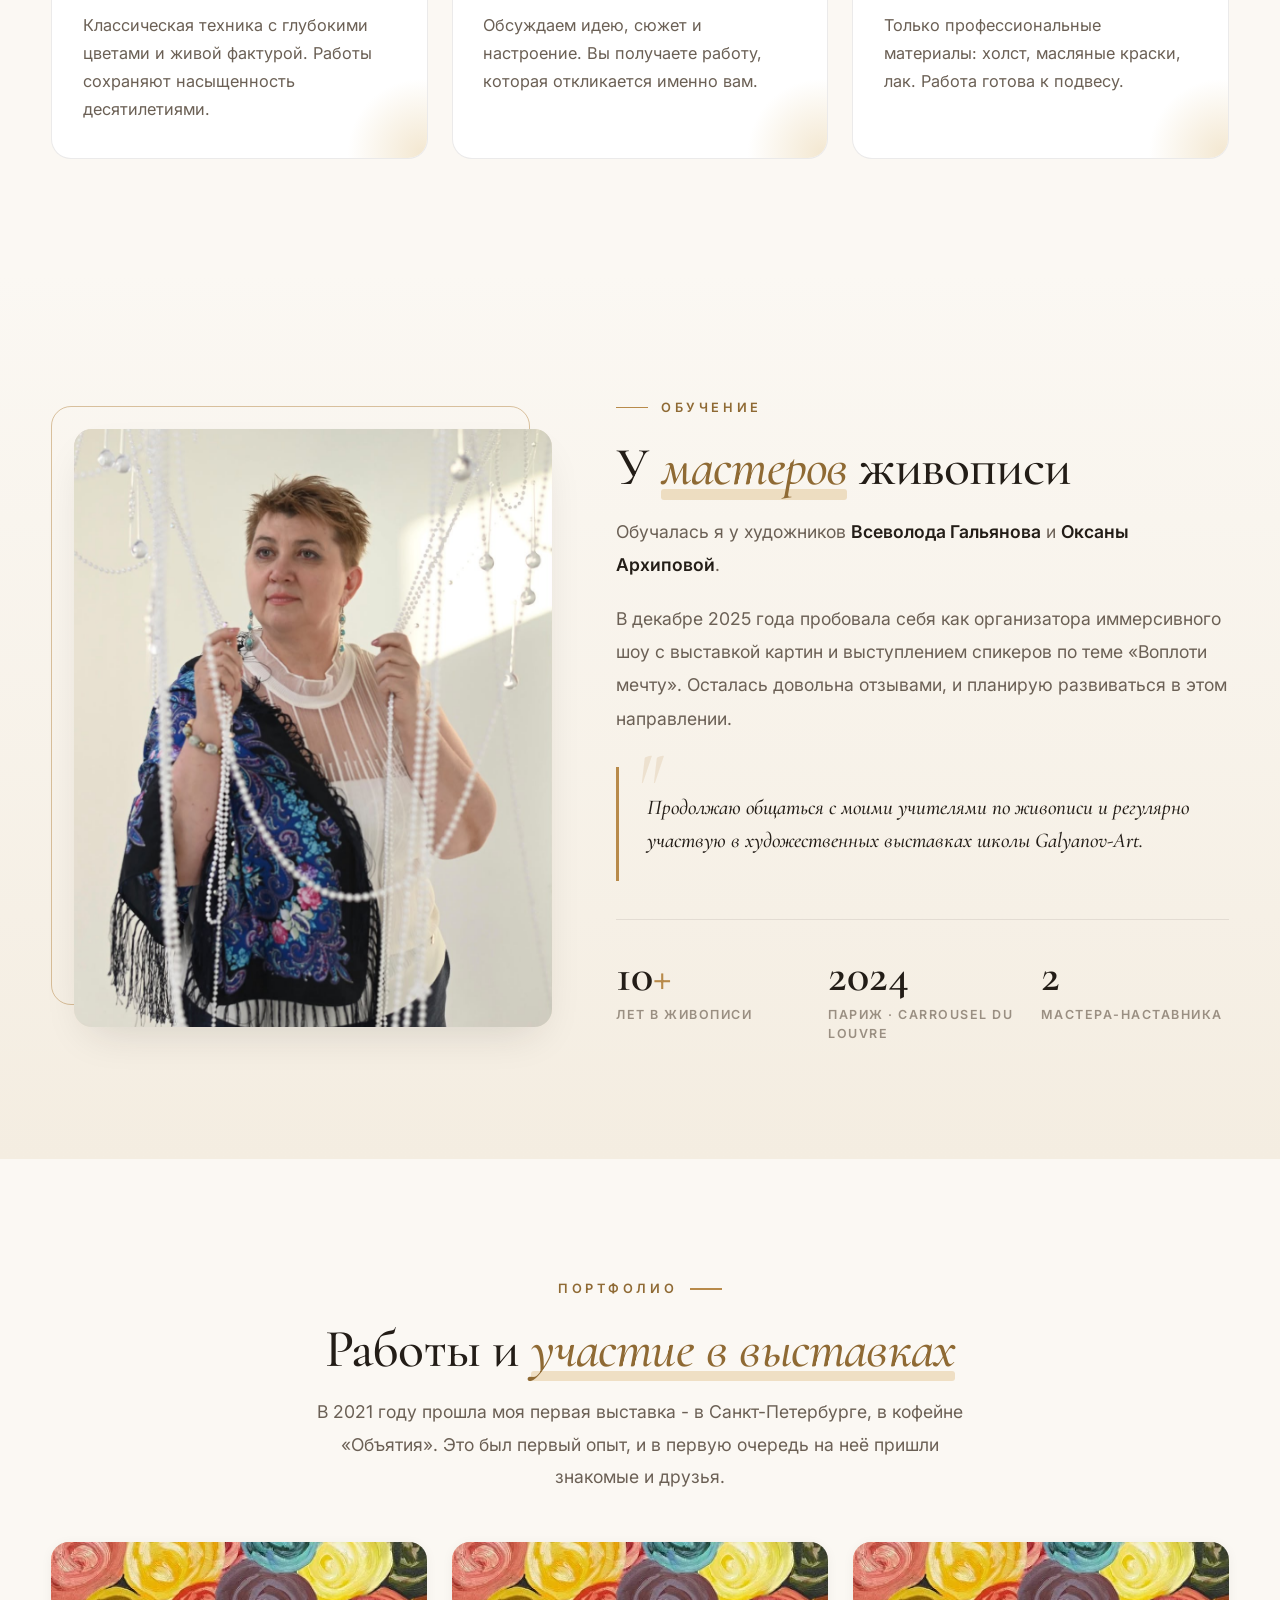
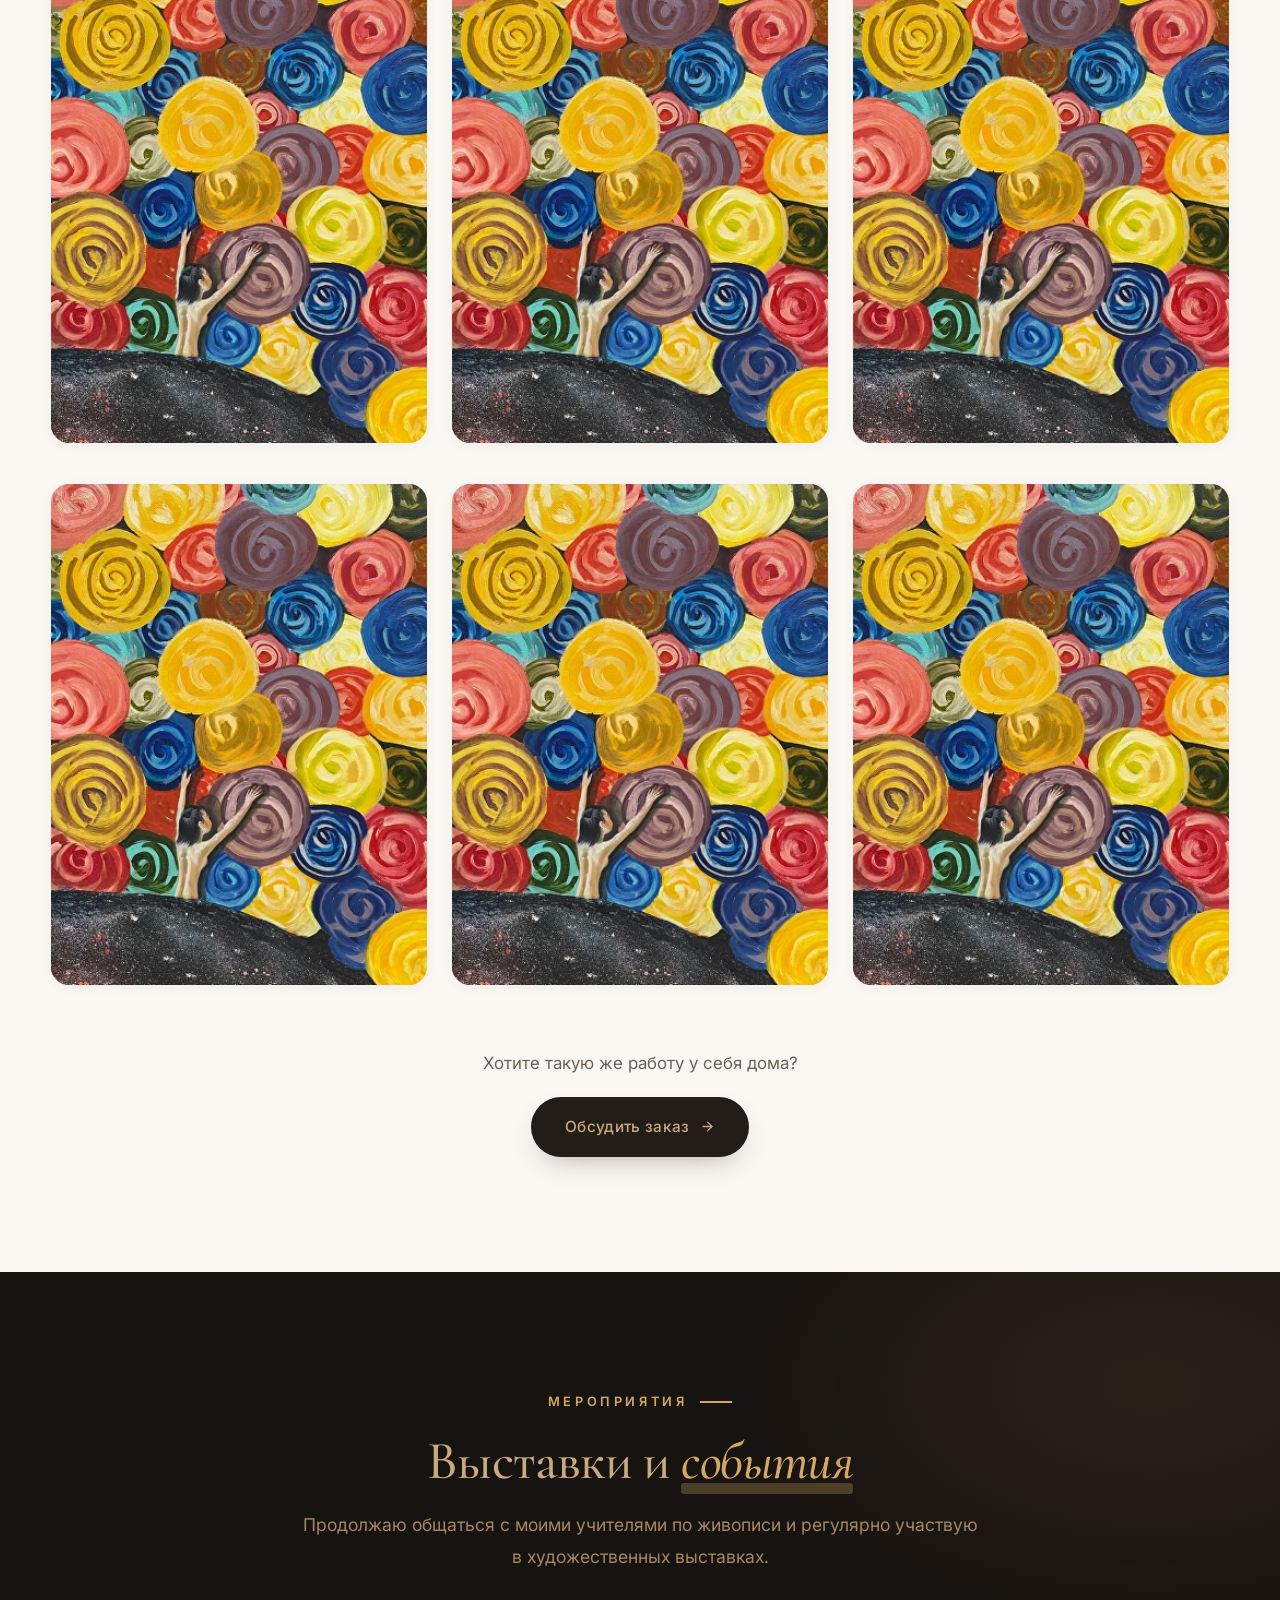
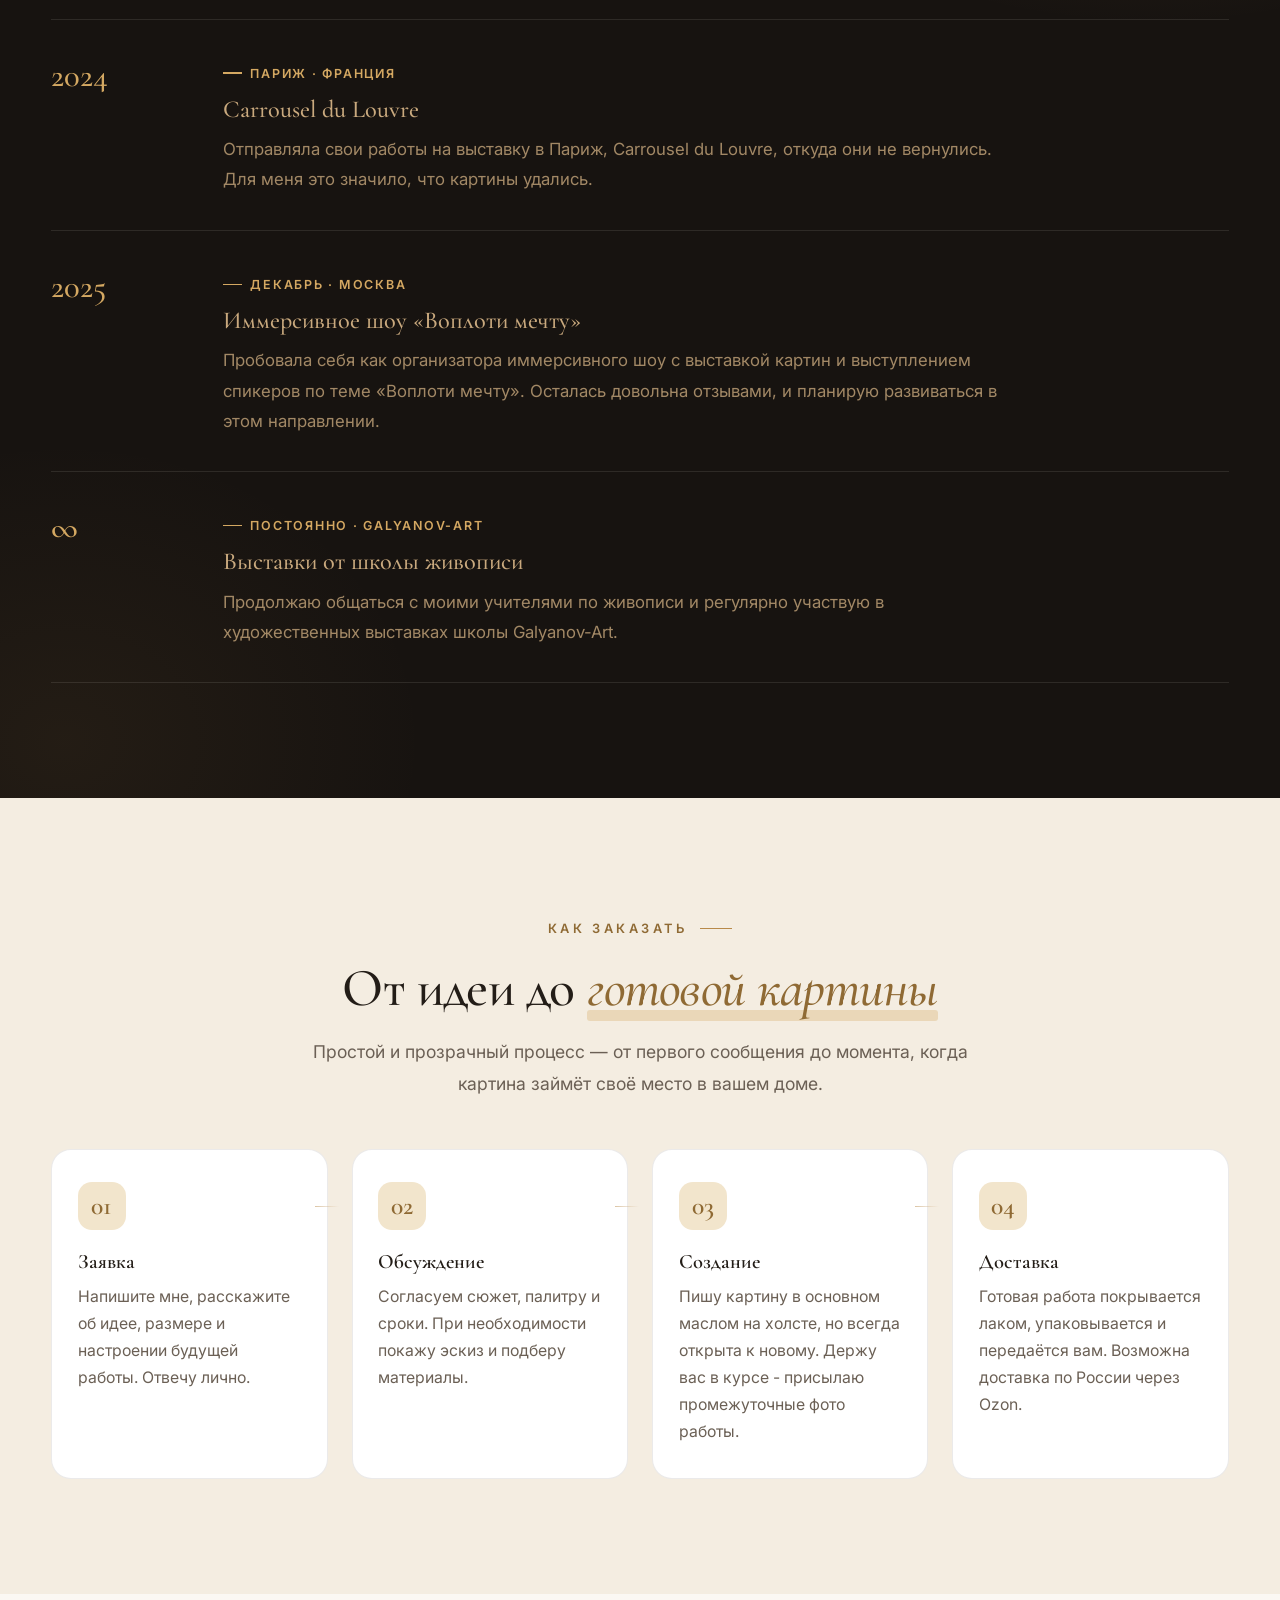
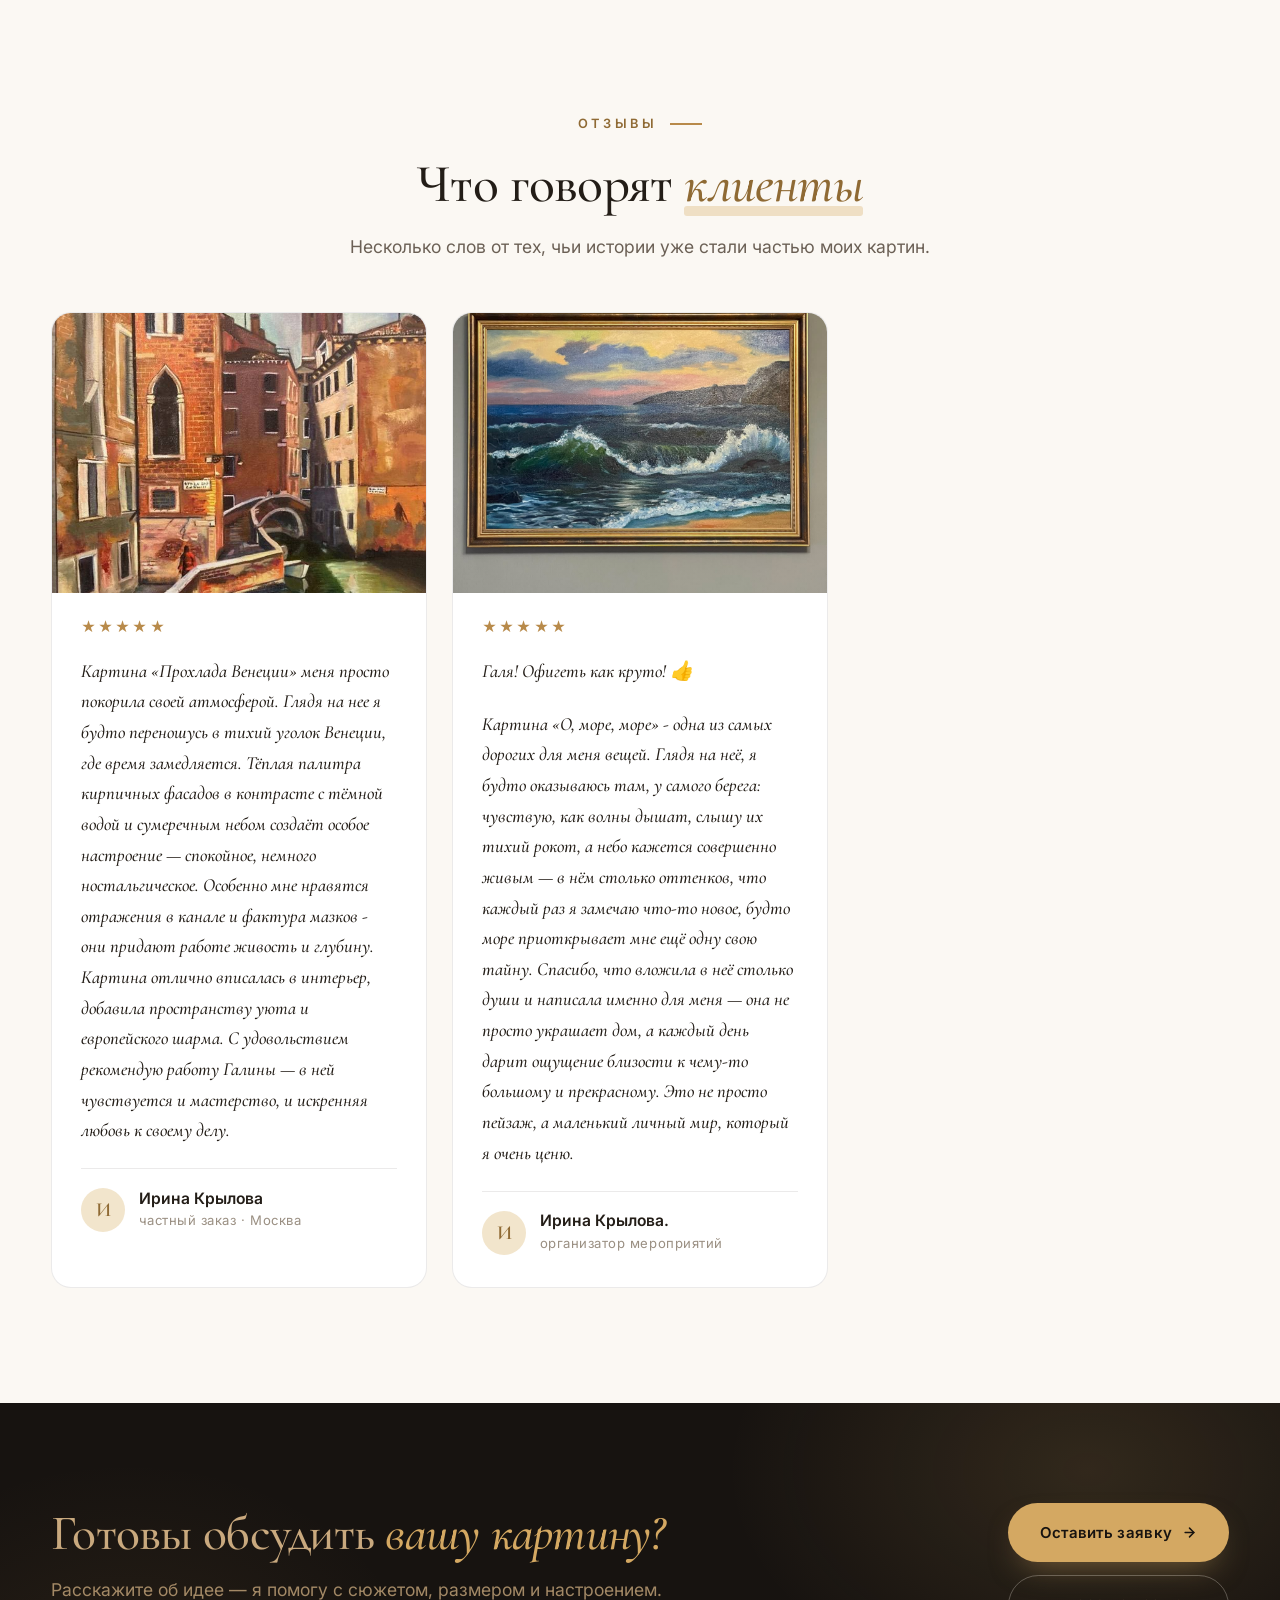
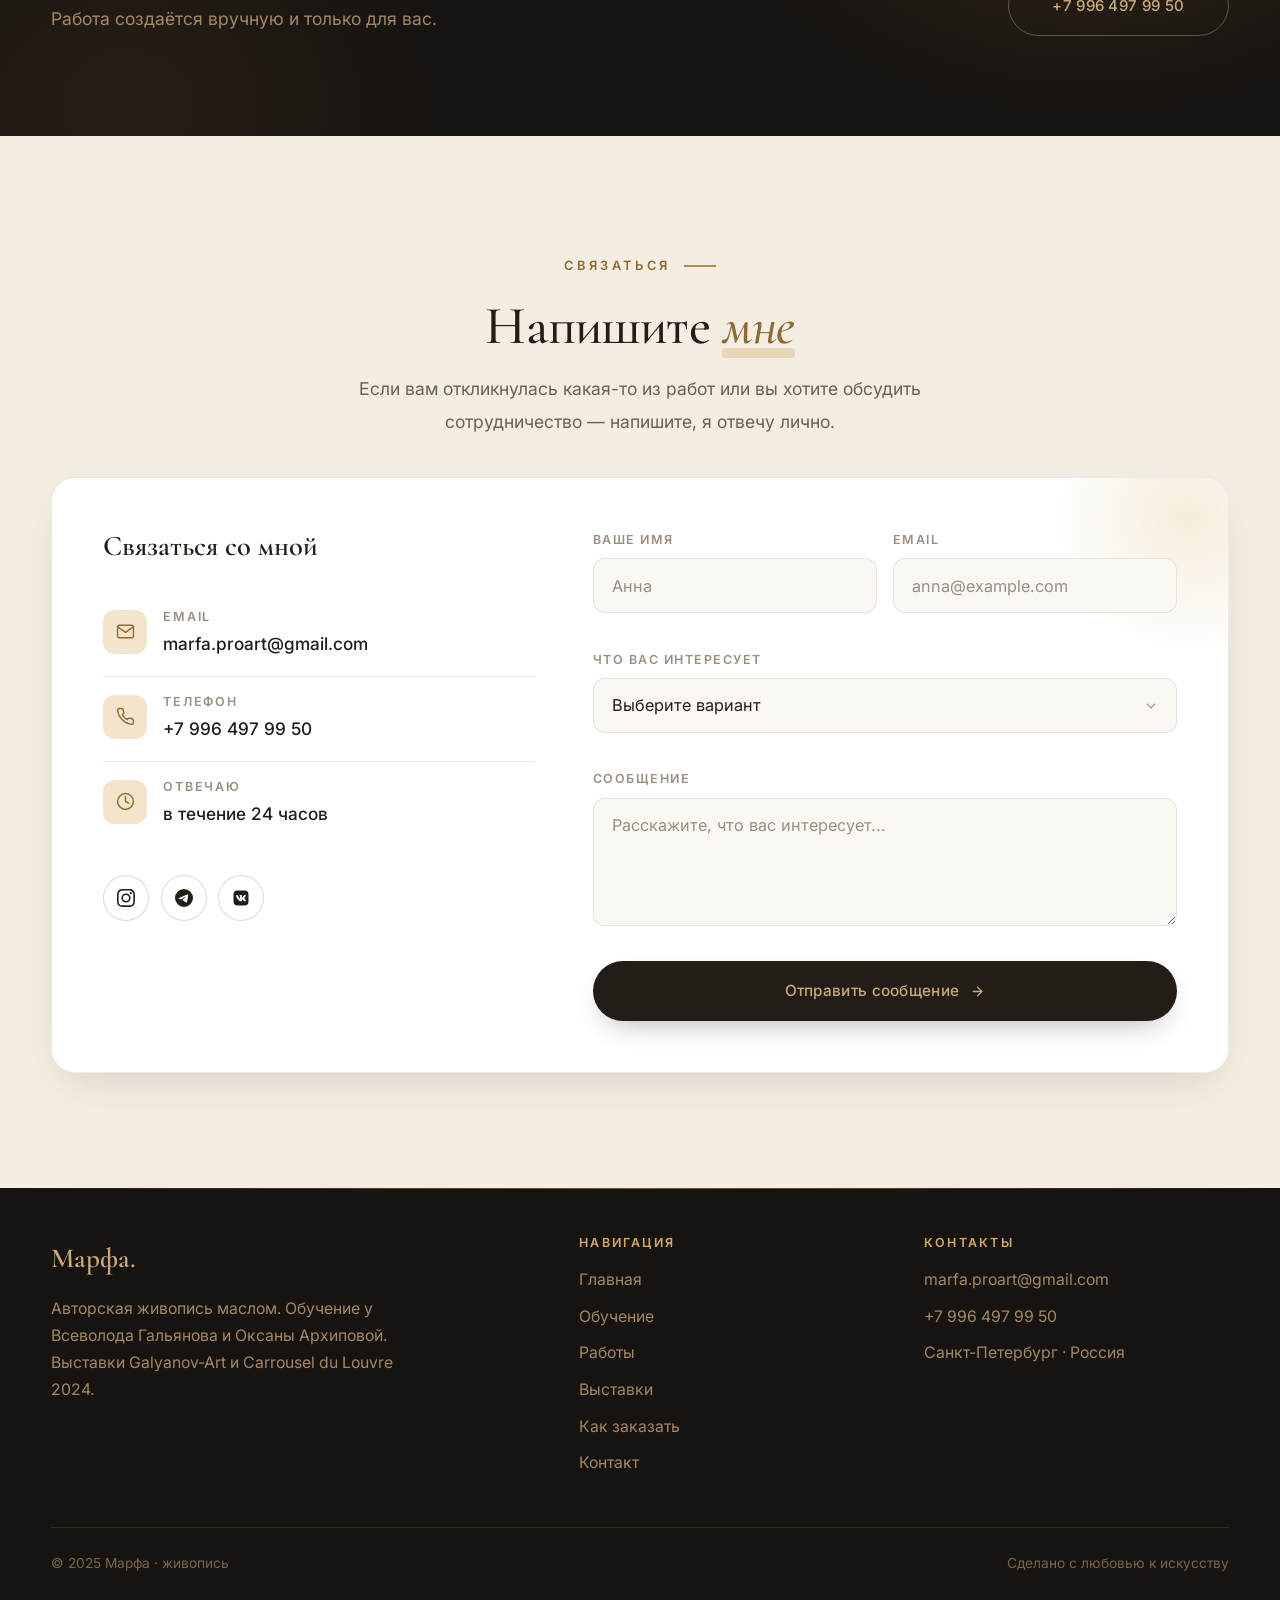
==== commit 6fd66e1d: "Правки по сайту" ====
--- a/index.html
+++ b/index.html
@@ -228,7 +228,7 @@
 
         <div class="about-media reveal">
           <div class="frame">
-            <img src="img/b6f100f5185d6ca37dbd.jpg.webp" alt="Марфа — художник" loading="lazy">
+            <img src="img/2026-10-26-at-12.20.59.jpeg" alt="Марфа — художник" loading="lazy">
           </div>
         </div>
 
